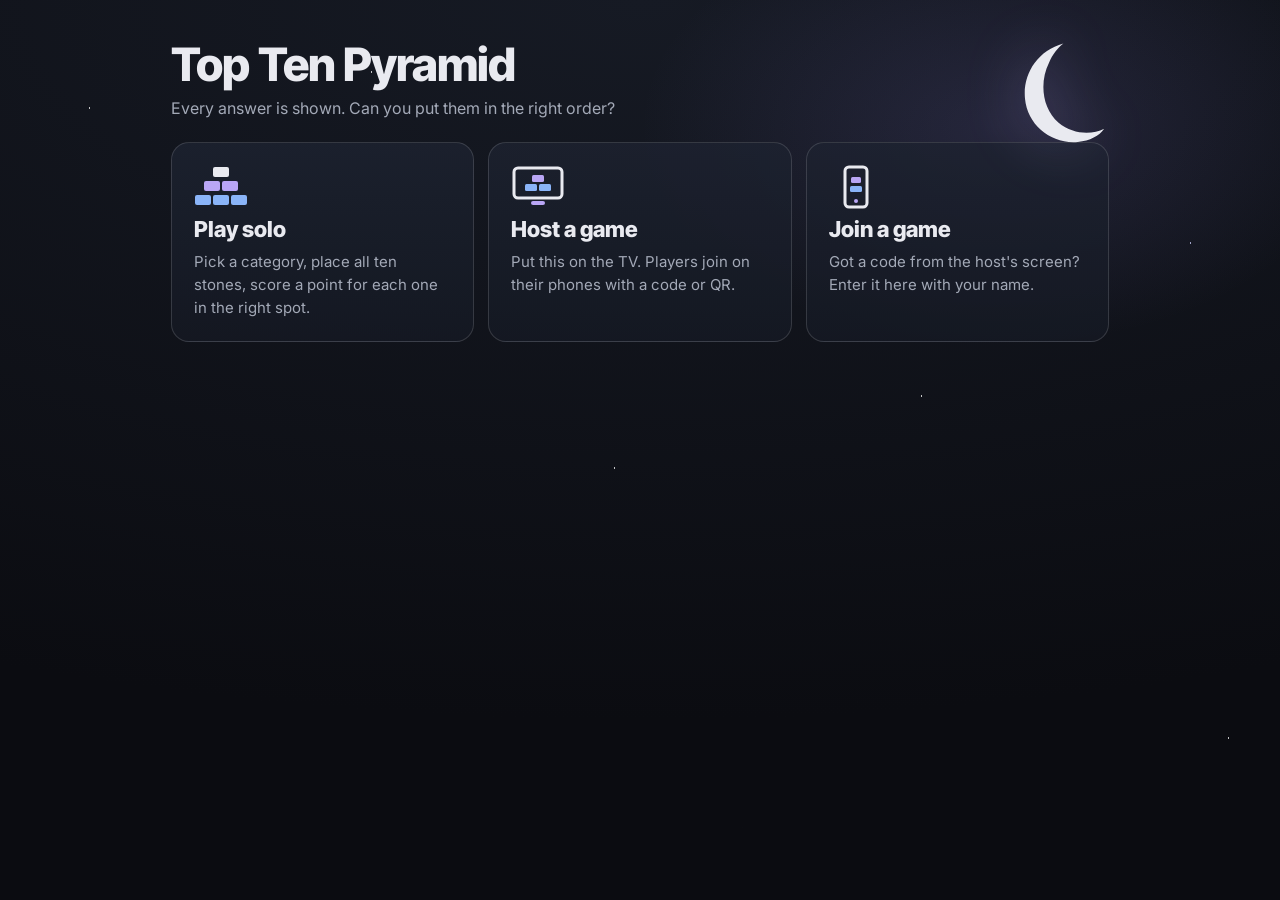
==== index.html @ 9e315e01 "Add Top Ten Pyramid: ranking party game with online game night Solo ranking mode with 60 categories," ====
<!DOCTYPE html>
<html lang="en">
<head>
<meta charset="utf-8">
<meta name="viewport" content="width=device-width, initial-scale=1">
<title>Top Ten Pyramid</title>
<link rel="preconnect" href="https://fonts.googleapis.com">
<link href="https://fonts.googleapis.com/css2?family=Inter+Tight:wght@700;800&family=Inter:wght@400;500;600;700&family=JetBrains+Mono:wght@500;700&display=swap" rel="stylesheet">
<style>
/*
VOICE: a late-night game show: quiet, confident, a little playful.
IDEA: a pyramid of moonstones under a starry midnight sky; every answer is shown, players set each stone in its ranked place.
PICTURE: the pyramid itself, 4-3-2-1 moon-white stones, rank 1 at the apex, with a soft moon glow behind.
COLOUR and TYPE: Midnight palette: near-black navy, moon white, lavender accent, blue/teal/green/peach; Inter Tight + Inter, JetBrains Mono for codes.
LAYOUT: home with three doors (solo, host, join); play screen is title, pyramid, tray, action bar; TV screen adds code, QR and leaderboard.
*/
:root{color-scheme:light dark;
--bg:#161a24;--bg2:#0b0c11;--panel:#151923;--panel2:#1d2230;
--ink:#e9eaf0;--muted:#a3a9b7;
--sand:#e3e5ec;--sandHi:#f5f6f9;--sandLo:#8e95a6;--stoneInk:#12141b;
--acc:#b9a6f5;--accHi:#cdbffa;--blue:#8ab4f8;--teal:#72d0cc;
--empty:rgba(255,255,255,.045);--edge:rgba(255,255,255,.14);
--coral:#f2a97e;--ok:#a6d9a0;--gold:#b9a6f5}
:root[data-theme=light]{color-scheme:light}:root[data-theme=dark]{color-scheme:dark}
*{box-sizing:border-box;min-width:0}
html{background:var(--bg2)}
body::before{content:"";position:fixed;inset:0;pointer-events:none;z-index:0;opacity:.75;background-image:radial-gradient(1.2px 1.2px at 7% 12%,#fff 50%,transparent 51%),radial-gradient(1px 1px at 18% 34%,#fff 50%,transparent 51%),radial-gradient(1.4px 1.4px at 29% 8%,#fff 50%,transparent 51%),radial-gradient(1px 1px at 41% 22%,#cfd3ff 50%,transparent 51%),radial-gradient(1.1px 1.1px at 55% 6%,#fff 50%,transparent 51%),radial-gradient(1px 1px at 63% 31%,#fff 50%,transparent 51%),radial-gradient(1.3px 1.3px at 72% 44%,#fff 50%,transparent 51%),radial-gradient(1px 1px at 86% 9%,#fff 50%,transparent 51%),radial-gradient(1.2px 1.2px at 93% 27%,#cfd3ff 50%,transparent 51%),radial-gradient(1px 1px at 12% 58%,#fff 50%,transparent 51%),radial-gradient(1px 1px at 34% 71%,#fff 50%,transparent 51%),radial-gradient(1.2px 1.2px at 48% 52%,#fff 50%,transparent 51%),radial-gradient(1px 1px at 67% 78%,#fff 50%,transparent 51%),radial-gradient(1px 1px at 81% 63%,#fff 50%,transparent 51%),radial-gradient(1.3px 1.3px at 96% 82%,#fff 50%,transparent 51%),radial-gradient(1px 1px at 4% 90%,#fff 50%,transparent 51%),radial-gradient(1px 1px at 24% 95%,#cfd3ff 50%,transparent 51%),radial-gradient(1px 1px at 58% 92%,#fff 50%,transparent 51%)}
.moon{position:absolute;top:-6px;right:0;width:clamp(70px,10vw,120px);height:auto;filter:drop-shadow(0 0 28px rgba(185,166,245,.35));pointer-events:none}
.top{position:relative}
.wrap{position:relative;z-index:1}
.top:has(#homeBtn:not(.hidden)) .moon{right:170px;width:clamp(56px,7vw,84px)}
@media(max-width:600px){.top:has(#homeBtn:not(.hidden)) .moon{display:none}.moon{width:56px}}
body{margin:0;background:radial-gradient(40% 35% at 78% 14%,rgba(120,110,190,.18),transparent 70%),radial-gradient(130% 80% at 50% 0%,var(--bg) 0%,var(--bg2) 100%) fixed;color:var(--ink);font:16px/1.55 Inter,system-ui,sans-serif;overflow-x:clip;min-height:100vh}
.wrap{max-width:1040px;margin:0 auto;padding:clamp(18px,3.5vw,40px) max(4vw,14px) 48px}
h1,h2,h3{font-family:"Inter Tight",Inter,sans-serif;font-weight:800;letter-spacing:-.02em;margin:0;text-wrap:balance;line-height:1.08}
h1{font-size:clamp(30px,5vw,46px)}
h2{font-size:clamp(22px,3.4vw,32px);color:var(--sandHi)}
h3{font-size:20px}
.top{display:flex;align-items:center;justify-content:space-between;gap:12px;flex-wrap:wrap;margin-bottom:18px}
.sub{color:var(--muted);margin:6px 0 0}
button,select,input{font:inherit;font-size:16px}
button{min-height:46px;padding:0 18px;border-radius:12px;border:0;cursor:pointer;font-weight:700;color:var(--ink)}
button:disabled{opacity:.45;cursor:not-allowed}
button:focus-visible,select:focus-visible,input:focus-visible{outline:3px solid var(--gold);outline-offset:2px}
.go{background:var(--acc);color:#15121f}.go:hover:not(:disabled){background:var(--accHi)}
.ghost{background:transparent;border:1px solid var(--edge)}.ghost:hover:not(:disabled){background:rgba(255,255,255,.08)}
.link{background:none;min-height:40px;padding:0 6px;color:var(--muted);text-decoration:underline}
select,input{min-height:46px;padding:0 14px;border-radius:12px;border:1px solid var(--edge);background:var(--panel);color:var(--ink);max-width:100%}
input::placeholder{color:var(--muted)}
label.f{display:flex;flex-direction:column;gap:5px;font-size:14px;color:var(--muted)}
.hidden{display:none!important}
.row{display:flex;flex-wrap:wrap;gap:10px;align-items:end}

/* home */
.doors{display:grid;grid-template-columns:repeat(3,minmax(0,1fr));gap:14px;margin-top:22px}
.door{background:linear-gradient(180deg,rgba(29,34,48,.85),rgba(21,25,35,.85));border:1px solid var(--edge);border-radius:18px;padding:22px;text-align:left;min-height:190px;display:flex;flex-direction:column;gap:8px;align-items:flex-start;color:var(--ink)}
.door:hover{border-color:var(--acc);box-shadow:0 0 0 1px var(--acc),0 10px 40px -12px rgba(185,166,245,.45)}
.door .ic{width:54px;height:44px}
.door b{font:800 22px/1.1 "Inter Tight",Inter,sans-serif;color:var(--ink)}
.door span{color:var(--muted);font-weight:400;font-size:15px}
.hero{display:flex;justify-content:center;margin:8px 0 0}
@media(max-width:760px){.doors{grid-template-columns:1fr}.door{min-height:0}}

/* picker */
.groups{display:flex;flex-wrap:wrap;gap:8px;margin:0 0 10px}
.groups button{min-height:42px;padding:0 15px;border-radius:99px;background:rgba(255,255,255,.07);border:1px solid var(--edge);font-weight:600}
.groups button[aria-pressed=true]{background:var(--acc);color:#15121f;border-color:var(--acc)}
.pick{display:flex;flex-wrap:wrap;gap:10px;align-items:end;margin-bottom:14px}
.pick select{flex:1 1 260px}

/* board */
.cat{text-align:center;margin:6px 0 2px}
.cat p{margin:4px 0 0;color:var(--muted);font-size:15px}
.pyr{display:flex;flex-direction:column;align-items:center;gap:8px;margin-top:16px;--w:min(180px,calc((100% - 24px)/4))}
.pyr .r{display:flex;gap:8px;justify-content:center;width:100%}
.slot{width:var(--w);min-height:80px;border-radius:7px;padding:16px 6px 7px;display:flex;flex-direction:column;justify-content:center;align-items:center;text-align:center;background:var(--empty);border:1.5px dashed var(--edge);position:relative;color:var(--ink);font-weight:700}
button.slot:disabled,.chip:disabled{opacity:1;cursor:default}
button.slot:hover:not(:disabled){border-color:var(--sand);background:rgba(255,255,255,.12)}
.slot .rk{position:absolute;top:5px;left:8px;font:800 13px/1 "Inter Tight",Inter,sans-serif;opacity:.65}
.slot .nm{font-size:15px;line-height:1.15;overflow-wrap:anywhere}
.slot .st{font-size:12.5px;font-weight:400;opacity:.85;margin-top:2px}
.slot .ans{font-size:12px;font-weight:600;margin-top:3px}
.slot.full{border:0;box-shadow:0 0 22px -6px rgba(200,205,255,.35);background:linear-gradient(180deg,var(--sandHi) 0 4px,var(--sand) 4px 84%,var(--sandLo) 84%);color:var(--stoneInk);box-shadow:0 5px 0 rgba(0,0,0,.25)}
.slot.sel,.chip.sel{outline:3px solid var(--gold);outline-offset:2px}
.slot.right{background:linear-gradient(180deg,#d6f0d2 0 4px,var(--ok) 4px 84%,#6a9e65 84%);color:#10230f}
.slot.wrong{background:linear-gradient(180deg,#f9d5c0 0 4px,var(--coral) 4px 84%,#bf7a52 84%);color:#2e1508}
.slot.wrong .nm{text-decoration:line-through;text-decoration-thickness:2px}
.slot.drop{animation:drop .35s ease-out}
@keyframes drop{0%{transform:translateY(-14px);opacity:.3}100%{transform:none;opacity:1}}
.ground{height:14px;width:min(780px,100%);margin:6px auto 0;border-radius:50%;background:radial-gradient(closest-side,rgba(0,0,0,.35),transparent)}
.tray{display:flex;flex-wrap:wrap;gap:8px;justify-content:center;margin:16px auto 0;max-width:820px;min-height:52px;padding:10px;border-radius:14px;background:rgba(21,25,35,.7);border:1px solid rgba(255,255,255,.05)}
.tray.empty::after{content:"All stones placed. Tap a stone to move it.";color:var(--muted);font-size:14px;align-self:center}
.chip{min-height:46px;padding:6px 14px;border-radius:10px;background:linear-gradient(180deg,var(--sandHi) 0 3px,var(--sand) 3px);color:var(--stoneInk);font-weight:700;box-shadow:0 3px 0 var(--sandLo),0 0 18px -8px rgba(200,205,255,.5)}
.chip:hover{filter:brightness(1.06)}
.hint{text-align:center;color:var(--muted);font-size:14px;margin:10px 0 0;min-height:21px}
.bar{display:flex;flex-wrap:wrap;gap:10px;justify-content:center;margin:16px auto 0}
.banner{margin:16px auto 0;max-width:640px;text-align:center;padding:16px;border-radius:14px;background:rgba(21,25,35,.85);border:1px solid rgba(255,255,255,.06)}
.banner .big{font:800 clamp(28px,5vw,44px)/1 "Inter Tight",Inter,sans-serif;color:var(--gold)}
.banner p{margin:6px 0 0;color:var(--muted)}

/* online */
.notice{max-width:640px;margin:14px auto;padding:14px 16px;border-radius:12px;background:rgba(255,107,74,.14);border:1px solid rgba(255,107,74,.4);font-size:15px}
.lobby{display:grid;grid-template-columns:minmax(0,1.1fr) minmax(0,1fr);gap:22px;align-items:start;margin-top:8px}
.codebox{background:rgba(21,25,35,.82);border:1px solid rgba(255,255,255,.06);border-radius:18px;padding:22px;text-align:center}
.codebox .lbl{color:var(--muted);font-size:15px}
.code{font:700 clamp(54px,9vw,96px)/1 "JetBrains Mono",ui-monospace,monospace;letter-spacing:.06em;color:var(--acc);margin:6px 0 10px}
.qr{display:inline-block;padding:12px;background:#fff;border-radius:14px;line-height:0}
.qr img,.qr canvas{width:min(220px,60vw)!important;height:auto!important}
.url{font-size:13px;color:var(--muted);overflow-wrap:anywhere;margin-top:10px}
.players{display:flex;flex-wrap:wrap;gap:8px;margin:10px 0}
.pl{padding:8px 14px;border-radius:99px;background:rgba(255,255,255,.1);font-weight:600}
.pl.done{background:var(--ok);color:#10230f}
.pl.done::after{content:" ✓"}
.panel{background:rgba(21,25,35,.82);border:1px solid rgba(255,255,255,.06);border-radius:16px;padding:18px}
.panel+.panel{margin-top:14px}
.board-lb{list-style:none;margin:8px 0 0;padding:0;counter-reset:lb}
.board-lb li{display:flex;justify-content:space-between;gap:10px;padding:9px 12px;border-radius:10px;background:rgba(255,255,255,.06);margin-bottom:6px;counter-increment:lb}
.board-lb li::before{content:counter(lb);font-family:"Inter Tight",Inter,sans-serif;font-weight:800;width:1.6em;color:var(--acc)}
.board-lb li .n{flex:1}
.board-lb li .s{font-weight:700;white-space:nowrap}
.board-lb li .s em{font-style:normal;color:var(--ok);font-weight:600;margin-left:6px}
.board-lb li.me{outline:2px solid var(--gold)}
.mini{display:flex;align-items:center;gap:14px;justify-content:center;flex-wrap:wrap;margin-bottom:8px;color:var(--muted)}
.mini b{color:var(--acc);font-family:"JetBrains Mono",ui-monospace,monospace;font-weight:700;font-size:21px;letter-spacing:.04em}
.timer{font-variant-numeric:tabular-nums;font:800 34px/1 "Inter Tight",Inter,sans-serif;color:var(--blue);text-align:center;margin-top:8px}
.timer.low{color:var(--coral)}
.answers{display:grid;grid-template-columns:repeat(auto-fit,minmax(170px,1fr));gap:10px;margin:16px auto 0;max-width:900px}
.answers div{padding:12px 14px;border-radius:10px;background:var(--sand);color:var(--stoneInk);font-weight:700;text-align:center;box-shadow:0 4px 0 var(--sandLo)}
.answers div.bad{background:var(--coral);box-shadow:0 4px 0 #bf7a52;text-decoration:line-through}
.ctrl{display:flex;flex-wrap:wrap;gap:10px;justify-content:center;margin-top:16px;padding-top:14px;border-top:1px solid var(--edge)}
.wait{text-align:center;padding:40px 10px}
.wait .big{font:800 clamp(26px,5vw,40px)/1.1 "Inter Tight",Inter,sans-serif;color:var(--sandHi)}
.wait p{color:var(--muted)}
@media(max-width:760px){.lobby{grid-template-columns:1fr}}
@media(max-width:600px){.slot{min-height:70px;padding:15px 3px 5px}.slot .nm{font-size:13px}.slot .st{display:none}.chip{font-size:15px;padding:6px 11px}.groups button{padding:0 12px;font-size:15px}}

/* avatars */
.avgrid{display:grid;grid-template-columns:repeat(5,minmax(0,1fr));gap:8px;margin-top:6px}
.avgrid button{min-height:0;padding:6px 2px 4px;border-radius:12px;background:rgba(255,255,255,.06);border:2px solid transparent;display:flex;flex-direction:column;align-items:center;gap:2px;font-size:12.5px;font-weight:600;color:var(--muted)}
.avgrid button svg{width:100%;max-width:62px;height:auto}
.avgrid button[aria-pressed=true]{border-color:var(--acc);background:rgba(185,166,245,.16);color:var(--ink)}
.pl{display:inline-flex;align-items:center;gap:6px}
.pl svg,.board-lb svg,.mini svg{width:30px;height:30px;flex:none}
.pl{padding:4px 14px 4px 5px}
.board-lb li{align-items:center}
.board-lb li .n{display:flex;align-items:center;gap:8px}
body.tv .pl svg,body.tv .board-lb svg{width:44px;height:44px}
/* character animations */
.av *{transform-box:fill-box;transform-origin:center}
.av .blink{animation:avBlink 4.2s infinite}
.av .bob{animation:avBob 2.6s ease-in-out infinite}
.av .breathe{animation:avBreathe 3.6s ease-in-out infinite;transform-origin:50% 100%}
.av .sway{animation:avSway 3.4s ease-in-out infinite;transform-origin:50% 100%}
.av .nod{animation:avNod 1.1s ease-in-out infinite}
.av .jitter{animation:avJitter .5s steps(2) infinite}
.av .swing{animation:avSwing 2.4s ease-in-out infinite;transform-origin:50% 100%}
.av .wobble{animation:avWobble 2.2s ease-in-out infinite}
.av .kick{animation:avKick 1.4s cubic-bezier(.3,0,.5,1) infinite}
.av .bounce{animation:avKick 1.1s cubic-bezier(.3,0,.5,1) infinite}
.av .thumb{animation:avThumb 2.6s ease-in-out infinite;transform-origin:50% 100%}
.av .sparkle{animation:avSparkle 2.2s ease-in-out infinite}
.av .zzz{animation:avZzz 3s ease-in-out infinite}
.av .led{animation:avLed 1.2s steps(2) infinite}
.av .ember{animation:avEmber 1.6s ease-in-out infinite}
.av .smoke{animation:avSmoke 3s ease-in infinite}
.av .smoke.s2{animation-delay:1.4s}
.av .bubble{animation:avBubble 3.2s ease-in-out infinite;transform-origin:50% 20%}
.av .pupils{animation:avShifty 2.4s ease-in-out infinite}
.av .sweat{animation:avSweat 1.8s ease-in infinite}
.av .glint{animation:avGlint 2.6s ease-in-out infinite}
.av .chain{animation:avChain 1.1s ease-in-out infinite;transform-origin:50% 0}
.av .swish{animation:avSwish 2.2s ease-in infinite}
@keyframes avBlink{0%,90%,100%{transform:scaleY(1)}94%{transform:scaleY(.12)}}
@keyframes avBob{0%,100%{transform:translateY(0)}50%{transform:translateY(-2.5px)}}
@keyframes avBreathe{0%,100%{transform:scale(1,1)}50%{transform:scale(1.03,.97)}}
@keyframes avSway{0%,100%{transform:rotate(-3deg)}50%{transform:rotate(3deg)}}
@keyframes avNod{0%,100%{transform:translateY(0)}40%{transform:translateY(2.4px)}}
@keyframes avJitter{0%{transform:translateX(-.6px)}100%{transform:translateX(.6px)}}
@keyframes avSwing{0%,100%{transform:rotate(-6deg)}50%{transform:rotate(6deg)}}
@keyframes avWobble{0%,100%{transform:rotate(-5deg)}50%{transform:rotate(5deg) translateY(-2px)}}
@keyframes avKick{0%,100%{transform:translateY(0)}50%{transform:translateY(-14px) rotate(180deg)}}
@keyframes avThumb{0%,70%,100%{transform:rotate(0)}80%{transform:rotate(-12deg)}90%{transform:rotate(6deg)}}
@keyframes avSparkle{0%,100%{opacity:0;transform:scale(.3)}50%{opacity:1;transform:scale(1)}}
@keyframes avZzz{0%{opacity:0;transform:translate(-4px,6px)}30%{opacity:1}100%{opacity:0;transform:translate(4px,-6px)}}
@keyframes avLed{0%{opacity:1}100%{opacity:.2}}
@keyframes avEmber{0%,100%{opacity:.75}50%{opacity:1;filter:brightness(1.3)}}
@keyframes avSmoke{0%{opacity:0;transform:translateY(4px)}25%{opacity:.9}100%{opacity:0;transform:translate(3px,-10px)}}
@keyframes avBubble{0%,15%{transform:scale(.25)}70%{transform:scale(1.15)}78%{transform:scale(1.2);opacity:1}82%,100%{transform:scale(.25);opacity:0}}
@keyframes avShifty{0%,20%{transform:translateX(0)}35%,55%{transform:translateX(2.4px)}70%,90%{transform:translateX(-2.4px)}100%{transform:translateX(0)}}
@keyframes avSweat{0%{opacity:0;transform:translateY(-2px)}20%{opacity:1}100%{opacity:0;transform:translateY(12px)}}
@keyframes avGlint{0%,60%,100%{opacity:0}75%{opacity:1}}
@keyframes avChain{0%,100%{transform:rotate(0)}40%{transform:rotate(3deg) translateY(1.5px)}}
@keyframes avSwish{0%{transform:translateY(-14px);opacity:0}25%{opacity:1}70%{transform:translateY(10px);opacity:1}100%{transform:translateY(16px);opacity:0}}
@media(prefers-reduced-motion:reduce){.av *{animation:none!important}}

/* game-night screens */
.card{display:inline-flex;flex-direction:column;align-items:center;justify-content:center;width:54px;height:76px;border-radius:8px;background:#fff;color:#1d130d;font:800 22px/1 "Inter Tight",Inter,sans-serif;box-shadow:0 3px 0 rgba(0,0,0,.3);margin:3px}
.card i{font-style:normal;font-size:20px;margin-top:4px}
.card.red{color:#d0566b}
.bj{display:flex;align-items:center;justify-content:center;gap:18px;flex-wrap:wrap;margin-top:14px}
.bjp{background:rgba(21,25,35,.85);border-radius:16px;padding:14px 16px;min-width:240px;text-align:center;border:2px solid transparent}
.bjp.win{border-color:var(--acc);background:rgba(185,166,245,.14)}
.bjn{display:flex;align-items:center;justify-content:center;gap:8px;font-size:18px}
.bjn svg{width:44px;height:44px}
.bjc{color:var(--muted);font-size:14px;margin:2px 0 8px}
.bjv{font:800 22px/1 "Inter Tight",Inter,sans-serif;color:var(--sandHi);margin-top:8px}
.bj.ph .bjp{min-width:0;flex:1 1 140px;padding:10px}
.bj.ph .card{width:42px;height:60px;font-size:17px}
.vs{font:800 22px/1 "Inter Tight",Inter,sans-serif;color:var(--acc)}
.big2{font-size:18px;color:var(--ink)}
.opts{display:grid;grid-template-columns:repeat(auto-fit,minmax(200px,1fr));gap:12px;margin:16px auto 0;max-width:1100px}
.opt{background:rgba(21,25,35,.85);border:1px solid rgba(255,255,255,.06);border-radius:16px;padding:16px}
.opt-g{color:var(--acc);font-size:13px;font-weight:700}
.opt-t{font:800 19px/1.15 "Inter Tight",Inter,sans-serif;margin:4px 0 10px;text-wrap:balance}
.opt-bar{height:10px;border-radius:99px;background:rgba(255,255,255,.1);overflow:hidden}
.opt-bar span{display:block;height:100%;background:linear-gradient(90deg,var(--acc),var(--blue));transition:width .4s}
.opt-v{display:flex;align-items:center;flex-wrap:wrap;gap:2px;margin-top:8px;min-height:34px}
.opt-v svg{width:30px;height:30px}
.opt-v b{margin-left:auto;font:800 22px/1 "Inter Tight",Inter,sans-serif;color:var(--sandHi)}
.vopts{display:grid;gap:10px;margin:14px auto 0;max-width:520px}
.vopt{min-height:58px;text-align:left;padding:10px 16px;border-radius:14px;background:rgba(255,255,255,.08);border:2px solid var(--edge);font-size:17px;display:flex;flex-direction:column;gap:2px;color:var(--ink)}
.vopt small{color:var(--acc);font-size:12.5px;font-weight:700}
.vopt[aria-pressed=true]{background:var(--acc);color:#15121f;border-color:var(--acc)}
.vopt[aria-pressed=true] small{color:var(--stoneInk)}
.vopt.mine{opacity:.6;font-weight:600}
.wheelwrap{display:flex;justify-content:center;margin-top:10px}
.wheel{width:min(420px,80vw);height:auto;overflow:visible}
#wheelRot{transform-origin:0 0;transform-box:view-box}
body.tv .wheel{width:min(560px,60vh)}
.intro{text-align:center;padding:36px 16px;border-radius:20px;background:color-mix(in srgb,var(--c) 16%,rgba(21,25,35,.9));box-shadow:0 0 60px -20px var(--c);border:2px solid var(--c);max-width:820px;margin:10px auto}
.intro .lbl{color:var(--ink);opacity:.8;font-weight:700}
.intro h2{font-size:clamp(30px,5vw,56px);margin:8px 0;color:#fff}
.intro p{font-size:18px;max-width:560px;margin:0 auto}
.winner{display:flex;align-items:center;gap:14px;justify-content:center;margin:18px auto 0;max-width:620px;padding:14px 18px;border-radius:16px;background:rgba(185,166,245,.14);border:2px solid var(--acc);font-size:20px}
.winner svg{width:64px;height:64px}
.winner span{font:800 30px/1 "Inter Tight",Inter,sans-serif;color:var(--ok)}
.winner.none{border-color:var(--edge);background:rgba(21,25,35,.85);color:var(--muted)}
.scenes{display:grid;grid-template-columns:repeat(2,minmax(0,1fr));gap:16px;margin-top:14px}
.scenes.ph{grid-template-columns:1fr;gap:10px}
.scene{width:100%;height:auto;display:block}
.bigq{text-align:center;font:800 clamp(24px,4vw,44px)/1.15 "Inter Tight",Inter,sans-serif;margin:16px 0 6px;text-wrap:balance}
.bigq span{color:var(--acc)}
.bigq.sm{font-size:clamp(20px,3vw,30px)}
.fivebox{display:grid;gap:10px;max-width:420px;margin:12px auto 0}
.fivebox input{font-size:20px;min-height:54px}
textarea{width:100%;font:inherit;font-size:17px;padding:12px 14px;border-radius:12px;border:1px solid var(--edge);background:var(--panel);color:var(--ink);resize:vertical}
.entries{list-style:none;padding:0;margin:14px auto 0;max-width:900px;display:grid;gap:10px;counter-reset:en}
.entries li{counter-increment:en;display:flex;gap:12px;align-items:center;padding:14px 16px;border-radius:14px;background:rgba(21,25,35,.85);font-size:20px}
.entries li::before{content:counter(en);font:800 20px/1 "Inter Tight",Inter,sans-serif;color:var(--acc)}
.entries li span{flex:1}
.entries li b{color:var(--ok);white-space:nowrap}
.entries li.win{outline:3px solid var(--gold)}
.emoji{text-align:center;font-size:clamp(64px,12vw,140px);line-height:1.1;margin:10px 0}
.hints{display:flex;flex-wrap:wrap;gap:10px;justify-content:center}
.hints span{padding:8px 14px;border-radius:99px;background:rgba(138,180,248,.16);color:var(--blue);font-weight:700}
.memgrid{display:grid;grid-template-columns:repeat(5,minmax(0,1fr));gap:12px;max-width:760px;margin:14px auto 0}
.memgrid div{aspect-ratio:1;display:grid;place-items:center;font-size:clamp(34px,6vw,70px);background:var(--panel2);border:1px solid rgba(255,255,255,.08);border-radius:16px}
.tags{display:flex;flex-wrap:wrap;gap:6px;justify-content:center;margin:12px 0}
.tags span{padding:6px 12px;border-radius:99px;background:var(--acc);color:var(--stoneInk);font-weight:700}
.who{display:grid;grid-template-columns:minmax(0,220px) minmax(0,1fr);gap:20px;align-items:start;max-width:980px;margin:14px auto 0}
.mystery{aspect-ratio:3/4;border-radius:18px;background:radial-gradient(60% 50% at 50% 40%,rgba(185,166,245,.35),transparent 70%),repeating-linear-gradient(45deg,#1d2230 0 14px,#232838 14px 28px);border:1px solid rgba(255,255,255,.08);display:grid;place-items:center;font:800 96px/1 "Inter Tight",Inter,sans-serif;color:var(--acc);text-align:center;padding:10px}
.mystery b{font-size:26px;line-height:1.15}
.clues{margin:0;padding:0;list-style:none;display:grid;gap:8px}
.clues li{padding:12px 16px;border-radius:12px;background:rgba(21,25,35,.85);color:var(--muted);font-size:18px}
.clues li.on{background:var(--sand);color:var(--stoneInk);font-weight:600}
.clues.ph li{font-size:15px;padding:9px 12px}
@media(max-width:700px){.who{grid-template-columns:1fr}.mystery{aspect-ratio:auto;height:120px}}
.hl{display:flex;gap:16px;align-items:center;justify-content:center;flex-wrap:wrap;margin-top:12px}
.hlc{flex:1 1 220px;max-width:340px;background:var(--sand);color:var(--stoneInk);border-radius:18px;padding:20px;text-align:center;box-shadow:0 5px 0 var(--sandLo)}
.hlc b{display:block;font:800 22px/1.15 "Inter Tight",Inter,sans-serif}
.hlc span{display:block;margin-top:8px;font-size:20px;font-weight:700;color:#6b4fd6}
.hl.ph .hlc{padding:12px;flex-basis:130px}
.hl.ph .hlc b{font-size:16px}
.hl.ph .hlc span{font-size:15px}
.hlbtn{flex:1 1 140px;min-height:64px;font-size:20px;border-radius:14px;background:rgba(255,255,255,.1);border:2px solid var(--edge)}
.hlbtn[aria-pressed=true]{background:var(--acc);color:#15121f}
.pl.outp{opacity:.45;text-decoration:line-through}
.podium{display:flex;justify-content:center;align-items:flex-end;gap:14px;margin-top:16px}
.pod{display:flex;flex-direction:column;align-items:center;gap:4px;width:min(200px,30vw)}
.pod svg{width:80px;height:80px}
.pod b{font-size:18px}
.pod span{color:var(--muted)}
.pod .step{width:100%;display:grid;place-items:center;font:800 34px/1 "Inter Tight",Inter,sans-serif;color:var(--stoneInk);background:linear-gradient(180deg,var(--sandHi) 0 5px,var(--sand) 5px);border-radius:10px 10px 0 0}
.pod.p1 .step{height:150px}.pod.p2 .step{height:110px}.pod.p3 .step{height:80px}
body.tv .bigq{font-size:clamp(36px,4.4vw,64px)}
body.tv .entries li,body.tv .clues li{font-size:24px}
.review{max-width:980px;margin:14px auto 0;background:rgba(21,25,35,.88);border:1px solid rgba(185,166,245,.35);border-radius:18px;padding:18px}
.rvlist{list-style:none;margin:12px 0 0;padding:0;display:grid;gap:8px}
.rvlist li{display:flex;align-items:center;gap:12px;flex-wrap:wrap;padding:10px 12px;border-radius:12px;background:rgba(255,255,255,.04)}
.rvlist .n{display:flex;align-items:center;gap:8px;min-width:130px}
.rvlist .n svg{width:34px;height:34px}
.rvlist q{flex:1;font-size:18px;quotes:"“" "”"}
.rvans{display:flex;flex-wrap:wrap;gap:6px;flex:1}
.rvchip{min-height:40px;padding:0 12px;border-radius:99px;background:rgba(242,169,126,.16);border:1px solid rgba(242,169,126,.5);color:var(--coral);font-weight:600}
.rvchip.ok{background:rgba(166,217,160,.16);border-color:rgba(166,217,160,.6);color:var(--ok)}
.rvn{font:800 22px/1 "Inter Tight",Inter,sans-serif;color:var(--acc);min-width:1.5em;text-align:right}

/* TV mode: bigger everything, controls tucked away */
body.tv .wrap{max-width:1600px}
body.tv{font-size:19px}
body.tv h2{font-size:clamp(30px,3.6vw,52px)}
body.tv .pyr{--w:min(260px,calc((100% - 24px)/4))}
body.tv .slot{min-height:104px}
body.tv .slot .nm{font-size:clamp(16px,1.6vw,24px)}
body.tv .slot .st{font-size:15px}
body.tv .answers div{font-size:clamp(17px,1.5vw,24px);padding:16px}
body.tv .top .homebtn{display:none}
body.tv .timer{font-variant-numeric:tabular-nums;font-size:56px}
@media(prefers-reduced-motion:reduce){.slot.drop{animation:none}}
</style>
</head>
<body>
<div class="wrap">
  <div class="top">
    <div>
      <h1>Top Ten Pyramid</h1>
      <p class="sub" id="tagline">Every answer is shown. Can you put them in the right order?</p>
    </div>
    <svg class="moon" viewBox="0 0 100 100" aria-hidden="true"><path d="M62 8 C40 14 28 34 30 54 C32 76 52 92 74 90 C84 89 92 85 96 79 C86 84 70 84 58 74 C44 62 42 40 50 24 C53 17 57 12 62 8Z" fill="#e9eaf0"/></svg>
    <button class="ghost homebtn hidden" type="button" id="homeBtn" style="position:relative;z-index:1">Back to menu</button>
  </div>

  <!-- HOME -->
  <section id="vHome">
    <div class="doors">
      <button class="door" type="button" data-go="solo">
        <svg class="ic" viewBox="0 0 54 44" aria-hidden="true"><rect x="19" y="2" width="16" height="10" rx="2" fill="#e9eaf0"/><rect x="10" y="16" width="16" height="10" rx="2" fill="#b9a6f5"/><rect x="28" y="16" width="16" height="10" rx="2" fill="#b9a6f5"/><rect x="1" y="30" width="16" height="10" rx="2" fill="#8ab4f8"/><rect x="19" y="30" width="16" height="10" rx="2" fill="#8ab4f8"/><rect x="37" y="30" width="16" height="10" rx="2" fill="#8ab4f8"/></svg>
        <b>Play solo</b><span>Pick a category, place all ten stones, score a point for each one in the right spot.</span>
      </button>
      <button class="door" type="button" data-go="host">
        <svg class="ic" viewBox="0 0 54 44" aria-hidden="true"><rect x="3" y="3" width="48" height="30" rx="4" fill="none" stroke="#e9eaf0" stroke-width="3"/><rect x="20" y="36" width="14" height="4" rx="2" fill="#b9a6f5"/><rect x="21" y="10" width="12" height="7" rx="1.5" fill="#b9a6f5"/><rect x="14" y="19" width="12" height="7" rx="1.5" fill="#8ab4f8"/><rect x="28" y="19" width="12" height="7" rx="1.5" fill="#8ab4f8"/></svg>
        <b>Host a game</b><span>Put this on the TV. Players join on their phones with a code or QR.</span>
      </button>
      <button class="door" type="button" data-go="join">
        <svg class="ic" viewBox="0 0 54 44" aria-hidden="true"><rect x="16" y="2" width="22" height="40" rx="4" fill="none" stroke="#e9eaf0" stroke-width="3"/><rect x="22" y="12" width="10" height="6" rx="1.5" fill="#b9a6f5"/><rect x="21" y="21" width="12" height="6" rx="1.5" fill="#8ab4f8"/><circle cx="27" cy="36" r="2" fill="#b9a6f5"/></svg>
        <b>Join a game</b><span>Got a code from the host's screen? Enter it here with your name.</span>
      </button>
    </div>
  </section>

  <!-- SOLO -->
  <section id="vSolo" class="hidden">
    <nav class="groups" id="sGroups" aria-label="Themes"></nav>
    <div class="pick">
      <select id="sCat" aria-label="Category"></select>
      <button class="ghost" type="button" id="sRandom">Random category</button>
    </div>
    <div id="sBoard"></div>
    <div class="bar">
      <button class="go" type="button" id="sCheck" disabled>Check my pyramid</button>
      <button class="ghost" type="button" id="sClear">Clear</button>
    </div>
    <div class="banner hidden" id="sResult">
      <div class="big" id="sScore"></div>
      <p id="sMsg"></p>
      <div class="bar"><button class="go" type="button" id="sAgain">Play again</button><button class="ghost" type="button" id="sNext">Next category</button></div>
    </div>
  </section>

  <!-- HOST -->
  <section id="vHost" class="hidden">
    <div class="notice hidden" id="hNotice"></div>
    <div id="hLobby" class="lobby">
      <div class="codebox">
        <div class="lbl">Join on your phone with code</div>
        <div class="code" id="hCode">····</div>
        <div class="qr" id="hQr"></div>
        <div class="url" id="hUrl"></div>
      </div>
      <div>
        <div class="panel">
          <h3>Players <span id="hCount" style="color:var(--muted);font-family:Inter;font-size:16px"></span></h3>
          <div class="players" id="hPlayers"></div>
          <p class="sub" id="hNoPlayers">Waiting for players to join…</p>
        </div>
        <div class="panel hidden" id="hLbPanel"><h3 id="hLbTitle">Leaderboard</h3><ol class="board-lb" id="hLb"></ol></div>
        <div class="panel" id="hHow"><h3>How a game works</h3><p class="sub" style="margin:6px 0 0">6 rounds. Before each round everyone votes for a category; a tie goes to a blackjack showdown. Rank the pyramid for a point per correct stone. At half-time the wheel picks a mini-game worth 5 points.</p></div>
      </div>
    </div>
    <div id="hStage" class="hidden">
      <div class="mini">Join with code <b id="hCode2"></b><span id="hRound"></span></div>
      <div class="cat"><h2 id="hTitle"></h2><p id="hNote"></p></div>
      <div class="timer hidden" id="hTimer"></div>
      <div id="hBoard"></div>
      <div class="answers" id="hAnswers"></div>
      <div class="panel" style="margin-top:16px"><h3 id="hStatusH">Players</h3><div class="players" id="hDone"></div><ol class="board-lb hidden" id="hRoundLb"></ol></div>
    </div>
    <div id="hX" class="hidden"></div>
    <div class="ctrl">
      <label class="f" id="hDurWrap" style="flex-direction:row;align-items:center;gap:8px">Ranking timer
        <select id="hDur" aria-label="Ranking timer"><option value="0">No timer</option><option value="45">45 seconds</option><option value="60" selected>60 seconds</option><option value="90">90 seconds</option><option value="120">2 minutes</option></select>
      </label>
      <button class="go" type="button" id="hStart">Start game</button>
      <button class="go hidden" type="button" id="hReveal">Reveal answers</button>
      <button class="go hidden" type="button" id="hNext">Next</button>
      <button class="go hidden" type="button" id="hSpin">Spin the wheel</button>
      <button class="ghost" type="button" id="hTv">TV mode</button>
      <button class="ghost hidden" type="button" id="hEnd">End game</button>
      <button class="ghost" type="button" id="hNew">New game code</button>
    </div>
  </section>

  <!-- JOIN / PLAYER -->
  <section id="vJoin" class="hidden">
    <div class="notice hidden" id="jNotice"></div>
    <form id="jForm" class="panel" style="max-width:460px;margin:10px auto">
      <h3 style="margin-bottom:12px">Join a game</h3>
      <label class="f">Game code<input id="jCode" maxlength="4" autocomplete="off" autocapitalize="characters" spellcheck="false" placeholder="ABCD" style="text-transform:uppercase;letter-spacing:.2em;font-weight:700"></label>
      <div class="f" style="margin-top:12px">Pick your character<div class="avgrid" id="jAv" role="group" aria-label="Pick your character"></div></div>
      <label class="f" style="margin-top:12px">Your nickname<input id="jName" maxlength="16" autocomplete="nickname" placeholder="e.g. Sam"></label>
      <button class="go" type="submit" style="width:100%;margin-top:14px">Join</button>
      <p class="hint" id="jErr"></p>
    </form>
    <div id="jPlay" class="hidden">
      <div class="mini"><span id="jMeAv"></span><span id="jWho"></span><span>Code <b id="jCodeShow"></b></span><span id="jTotal"></span></div>
      <div id="jWait" class="wait"><div class="big" id="jWaitBig">You're in!</div><p id="jWaitMsg">Watch the TV. The game starts when the host is ready.</p><ol class="board-lb" id="jLb" style="max-width:460px;margin:0 auto;text-align:left"></ol></div>
      <div id="jRound" class="hidden">
        <div class="timer hidden" id="jTimer"></div>
        <div id="jBoard"></div>
        <div class="bar"><button class="go" type="button" id="jLock" disabled>Lock in</button><button class="ghost" type="button" id="jClear">Clear</button></div>
        <div class="banner hidden" id="jResult"><div class="big" id="jScore"></div><p id="jMsg"></p></div>
      </div>
      <div id="jX" class="hidden"></div>
    </div>
  </section>
</div>

<script>
/* QR encoder: qrcode-terminal vendor build of Kazuhiko Arase's QRCode for JavaScript (MIT / Apache-2.0) */
const QRLIB=(()=>{const defs={'QR8bitByte':function(module,exports,require){
var QRMode = require('./QRMode');

function QR8bitByte(data) {
	this.mode = QRMode.MODE_8BIT_BYTE;
	this.data = data;
}

QR8bitByte.prototype = {

	getLength : function() {
		return this.data.length;
	},
	
	write : function(buffer) {
		for (var i = 0; i < this.data.length; i++) {
			// not JIS ...
			buffer.put(this.data.charCodeAt(i), 8);
		}
	}
};

module.exports = QR8bitByte;

},
'QRBitBuffer':function(module,exports,require){
function QRBitBuffer() {
	this.buffer = [];
	this.length = 0;
}

QRBitBuffer.prototype = {

	get : function(index) {
		var bufIndex = Math.floor(index / 8);
		return ( (this.buffer[bufIndex] >>> (7 - index % 8) ) & 1) == 1;
	},
	
	put : function(num, length) {
		for (var i = 0; i < length; i++) {
			this.putBit( ( (num >>> (length - i - 1) ) & 1) == 1);
		}
	},
	
	getLengthInBits : function() {
		return this.length;
	},
	
	putBit : function(bit) {
	
		var bufIndex = Math.floor(this.length / 8);
		if (this.buffer.length <= bufIndex) {
			this.buffer.push(0);
		}
	
		if (bit) {
			this.buffer[bufIndex] |= (0x80 >>> (this.length % 8) );
		}
	
		this.length++;
	}
};

module.exports = QRBitBuffer;

},
'QRErrorCorrectLevel':function(module,exports,require){
module.exports = {
	L : 1,
	M : 0,
	Q : 3,
	H : 2
};


},
'QRMaskPattern':function(module,exports,require){
module.exports = {
	PATTERN000 : 0,
	PATTERN001 : 1,
	PATTERN010 : 2,
	PATTERN011 : 3,
	PATTERN100 : 4,
	PATTERN101 : 5,
	PATTERN110 : 6,
	PATTERN111 : 7
};

},
'QRMath':function(module,exports,require){
var QRMath = {

	glog : function(n) {
	
		if (n < 1) {
			throw new Error("glog(" + n + ")");
		}
		
		return QRMath.LOG_TABLE[n];
	},
	
	gexp : function(n) {
	
		while (n < 0) {
			n += 255;
		}
	
		while (n >= 256) {
			n -= 255;
		}
	
		return QRMath.EXP_TABLE[n];
	},
	
	EXP_TABLE : new Array(256),
	
	LOG_TABLE : new Array(256)

};
	
for (var i = 0; i < 8; i++) {
	QRMath.EXP_TABLE[i] = 1 << i;
}
for (var i = 8; i < 256; i++) {
	QRMath.EXP_TABLE[i] = QRMath.EXP_TABLE[i - 4]
		^ QRMath.EXP_TABLE[i - 5]
		^ QRMath.EXP_TABLE[i - 6]
		^ QRMath.EXP_TABLE[i - 8];
}
for (var i = 0; i < 255; i++) {
	QRMath.LOG_TABLE[QRMath.EXP_TABLE[i] ] = i;
}

module.exports = QRMath;

},
'QRMode':function(module,exports,require){
module.exports = {
    MODE_NUMBER :       1 << 0,
    MODE_ALPHA_NUM :    1 << 1,
    MODE_8BIT_BYTE :    1 << 2,
    MODE_KANJI :        1 << 3
};

},
'QRPolynomial':function(module,exports,require){
var QRMath = require('./QRMath');

function QRPolynomial(num, shift) {
	if (num.length === undefined) {
		throw new Error(num.length + "/" + shift);
	}

	var offset = 0;

	while (offset < num.length && num[offset] === 0) {
		offset++;
	}

	this.num = new Array(num.length - offset + shift);
	for (var i = 0; i < num.length - offset; i++) {
		this.num[i] = num[i + offset];
	}
}

QRPolynomial.prototype = {

	get : function(index) {
		return this.num[index];
	},
	
	getLength : function() {
		return this.num.length;
	},
	
	multiply : function(e) {
	
		var num = new Array(this.getLength() + e.getLength() - 1);
	
		for (var i = 0; i < this.getLength(); i++) {
			for (var j = 0; j < e.getLength(); j++) {
				num[i + j] ^= QRMath.gexp(QRMath.glog(this.get(i) ) + QRMath.glog(e.get(j) ) );
			}
		}
	
		return new QRPolynomial(num, 0);
	},
	
	mod : function(e) {
	
		if (this.getLength() - e.getLength() < 0) {
			return this;
		}
	
		var ratio = QRMath.glog(this.get(0) ) - QRMath.glog(e.get(0) );
	
		var num = new Array(this.getLength() );
		
		for (var i = 0; i < this.getLength(); i++) {
			num[i] = this.get(i);
		}
		
		for (var x = 0; x < e.getLength(); x++) {
			num[x] ^= QRMath.gexp(QRMath.glog(e.get(x) ) + ratio);
		}
	
		// recursive call
		return new QRPolynomial(num, 0).mod(e);
	}
};

module.exports = QRPolynomial;

},
'QRRSBlock':function(module,exports,require){
var QRErrorCorrectLevel = require('./QRErrorCorrectLevel');

function QRRSBlock(totalCount, dataCount) {
	this.totalCount = totalCount;
	this.dataCount  = dataCount;
}

QRRSBlock.RS_BLOCK_TABLE = [

	// L
	// M
	// Q
	// H

	// 1
	[1, 26, 19],
	[1, 26, 16],
	[1, 26, 13],
	[1, 26, 9],
	
	// 2
	[1, 44, 34],
	[1, 44, 28],
	[1, 44, 22],
	[1, 44, 16],

	// 3
	[1, 70, 55],
	[1, 70, 44],
	[2, 35, 17],
	[2, 35, 13],

	// 4		
	[1, 100, 80],
	[2, 50, 32],
	[2, 50, 24],
	[4, 25, 9],
	
	// 5
	[1, 134, 108],
	[2, 67, 43],
	[2, 33, 15, 2, 34, 16],
	[2, 33, 11, 2, 34, 12],
	
	// 6
	[2, 86, 68],
	[4, 43, 27],
	[4, 43, 19],
	[4, 43, 15],
	
	// 7		
	[2, 98, 78],
	[4, 49, 31],
	[2, 32, 14, 4, 33, 15],
	[4, 39, 13, 1, 40, 14],
	
	// 8
	[2, 121, 97],
	[2, 60, 38, 2, 61, 39],
	[4, 40, 18, 2, 41, 19],
	[4, 40, 14, 2, 41, 15],
	
	// 9
	[2, 146, 116],
	[3, 58, 36, 2, 59, 37],
	[4, 36, 16, 4, 37, 17],
	[4, 36, 12, 4, 37, 13],
	
	// 10		
	[2, 86, 68, 2, 87, 69],
	[4, 69, 43, 1, 70, 44],
	[6, 43, 19, 2, 44, 20],
	[6, 43, 15, 2, 44, 16],

	// 11
	[4, 101, 81],
	[1, 80, 50, 4, 81, 51],
	[4, 50, 22, 4, 51, 23],
	[3, 36, 12, 8, 37, 13],

	// 12
	[2, 116, 92, 2, 117, 93],
	[6, 58, 36, 2, 59, 37],
	[4, 46, 20, 6, 47, 21],
	[7, 42, 14, 4, 43, 15],

	// 13
	[4, 133, 107],
	[8, 59, 37, 1, 60, 38],
	[8, 44, 20, 4, 45, 21],
	[12, 33, 11, 4, 34, 12],

	// 14
	[3, 145, 115, 1, 146, 116],
	[4, 64, 40, 5, 65, 41],
	[11, 36, 16, 5, 37, 17],
	[11, 36, 12, 5, 37, 13],

	// 15
	[5, 109, 87, 1, 110, 88],
	[5, 65, 41, 5, 66, 42],
	[5, 54, 24, 7, 55, 25],
	[11, 36, 12],

	// 16
	[5, 122, 98, 1, 123, 99],
	[7, 73, 45, 3, 74, 46],
	[15, 43, 19, 2, 44, 20],
	[3, 45, 15, 13, 46, 16],

	// 17
	[1, 135, 107, 5, 136, 108],
	[10, 74, 46, 1, 75, 47],
	[1, 50, 22, 15, 51, 23],
	[2, 42, 14, 17, 43, 15],

	// 18
	[5, 150, 120, 1, 151, 121],
	[9, 69, 43, 4, 70, 44],
	[17, 50, 22, 1, 51, 23],
	[2, 42, 14, 19, 43, 15],

	// 19
	[3, 141, 113, 4, 142, 114],
	[3, 70, 44, 11, 71, 45],
	[17, 47, 21, 4, 48, 22],
	[9, 39, 13, 16, 40, 14],

	// 20
	[3, 135, 107, 5, 136, 108],
	[3, 67, 41, 13, 68, 42],
	[15, 54, 24, 5, 55, 25],
	[15, 43, 15, 10, 44, 16],

	// 21
	[4, 144, 116, 4, 145, 117],
	[17, 68, 42],
	[17, 50, 22, 6, 51, 23],
	[19, 46, 16, 6, 47, 17],

	// 22
	[2, 139, 111, 7, 140, 112],
	[17, 74, 46],
	[7, 54, 24, 16, 55, 25],
	[34, 37, 13],

	// 23
	[4, 151, 121, 5, 152, 122],
	[4, 75, 47, 14, 76, 48],
	[11, 54, 24, 14, 55, 25],
	[16, 45, 15, 14, 46, 16],

	// 24
	[6, 147, 117, 4, 148, 118],
	[6, 73, 45, 14, 74, 46],
	[11, 54, 24, 16, 55, 25],
	[30, 46, 16, 2, 47, 17],

	// 25
	[8, 132, 106, 4, 133, 107],
	[8, 75, 47, 13, 76, 48],
	[7, 54, 24, 22, 55, 25],
	[22, 45, 15, 13, 46, 16],

	// 26
	[10, 142, 114, 2, 143, 115],
	[19, 74, 46, 4, 75, 47],
	[28, 50, 22, 6, 51, 23],
	[33, 46, 16, 4, 47, 17],

	// 27
	[8, 152, 122, 4, 153, 123],
	[22, 73, 45, 3, 74, 46],
	[8, 53, 23, 26, 54, 24],
	[12, 45, 15, 28, 46, 16],

	// 28
	[3, 147, 117, 10, 148, 118],
	[3, 73, 45, 23, 74, 46],
	[4, 54, 24, 31, 55, 25],
	[11, 45, 15, 31, 46, 16],

	// 29
	[7, 146, 116, 7, 147, 117],
	[21, 73, 45, 7, 74, 46],
	[1, 53, 23, 37, 54, 24],
	[19, 45, 15, 26, 46, 16],

	// 30
	[5, 145, 115, 10, 146, 116],
	[19, 75, 47, 10, 76, 48],
	[15, 54, 24, 25, 55, 25],
	[23, 45, 15, 25, 46, 16],

	// 31
	[13, 145, 115, 3, 146, 116],
	[2, 74, 46, 29, 75, 47],
	[42, 54, 24, 1, 55, 25],
	[23, 45, 15, 28, 46, 16],

	// 32
	[17, 145, 115],
	[10, 74, 46, 23, 75, 47],
	[10, 54, 24, 35, 55, 25],
	[19, 45, 15, 35, 46, 16],

	// 33
	[17, 145, 115, 1, 146, 116],
	[14, 74, 46, 21, 75, 47],
	[29, 54, 24, 19, 55, 25],
	[11, 45, 15, 46, 46, 16],

	// 34
	[13, 145, 115, 6, 146, 116],
	[14, 74, 46, 23, 75, 47],
	[44, 54, 24, 7, 55, 25],
	[59, 46, 16, 1, 47, 17],

	// 35
	[12, 151, 121, 7, 152, 122],
	[12, 75, 47, 26, 76, 48],
	[39, 54, 24, 14, 55, 25],
	[22, 45, 15, 41, 46, 16],

	// 36
	[6, 151, 121, 14, 152, 122],
	[6, 75, 47, 34, 76, 48],
	[46, 54, 24, 10, 55, 25],
	[2, 45, 15, 64, 46, 16],

	// 37
	[17, 152, 122, 4, 153, 123],
	[29, 74, 46, 14, 75, 47],
	[49, 54, 24, 10, 55, 25],
	[24, 45, 15, 46, 46, 16],

	// 38
	[4, 152, 122, 18, 153, 123],
	[13, 74, 46, 32, 75, 47],
	[48, 54, 24, 14, 55, 25],
	[42, 45, 15, 32, 46, 16],

	// 39
	[20, 147, 117, 4, 148, 118],
	[40, 75, 47, 7, 76, 48],
	[43, 54, 24, 22, 55, 25],
	[10, 45, 15, 67, 46, 16],

	// 40
	[19, 148, 118, 6, 149, 119],
	[18, 75, 47, 31, 76, 48],
	[34, 54, 24, 34, 55, 25],
	[20, 45, 15, 61, 46, 16]
];

QRRSBlock.getRSBlocks = function(typeNumber, errorCorrectLevel) {
	
	var rsBlock = QRRSBlock.getRsBlockTable(typeNumber, errorCorrectLevel);
	
	if (rsBlock === undefined) {
		throw new Error("bad rs block @ typeNumber:" + typeNumber + "/errorCorrectLevel:" + errorCorrectLevel);
	}

	var length = rsBlock.length / 3;
	
	var list = [];
	
	for (var i = 0; i < length; i++) {

		var count = rsBlock[i * 3 + 0];
		var totalCount = rsBlock[i * 3 + 1];
		var dataCount  = rsBlock[i * 3 + 2];

		for (var j = 0; j < count; j++) {
			list.push(new QRRSBlock(totalCount, dataCount) );	
		}
	}
	
	return list;
};

QRRSBlock.getRsBlockTable = function(typeNumber, errorCorrectLevel) {

	switch(errorCorrectLevel) {
	case QRErrorCorrectLevel.L :
		return QRRSBlock.RS_BLOCK_TABLE[(typeNumber - 1) * 4 + 0];
	case QRErrorCorrectLevel.M :
		return QRRSBlock.RS_BLOCK_TABLE[(typeNumber - 1) * 4 + 1];
	case QRErrorCorrectLevel.Q :
		return QRRSBlock.RS_BLOCK_TABLE[(typeNumber - 1) * 4 + 2];
	case QRErrorCorrectLevel.H :
		return QRRSBlock.RS_BLOCK_TABLE[(typeNumber - 1) * 4 + 3];
	default :
		return undefined;
	}
};

module.exports = QRRSBlock;

},
'QRUtil':function(module,exports,require){
var QRMode = require('./QRMode');
var QRPolynomial = require('./QRPolynomial');
var QRMath = require('./QRMath');
var QRMaskPattern = require('./QRMaskPattern');

var QRUtil = {

    PATTERN_POSITION_TABLE : [
        [],
        [6, 18],
        [6, 22],
        [6, 26],
        [6, 30],
        [6, 34],
        [6, 22, 38],
        [6, 24, 42],
        [6, 26, 46],
        [6, 28, 50],
        [6, 30, 54],        
        [6, 32, 58],
        [6, 34, 62],
        [6, 26, 46, 66],
        [6, 26, 48, 70],
        [6, 26, 50, 74],
        [6, 30, 54, 78],
        [6, 30, 56, 82],
        [6, 30, 58, 86],
        [6, 34, 62, 90],
        [6, 28, 50, 72, 94],
        [6, 26, 50, 74, 98],
        [6, 30, 54, 78, 102],
        [6, 28, 54, 80, 106],
        [6, 32, 58, 84, 110],
        [6, 30, 58, 86, 114],
        [6, 34, 62, 90, 118],
        [6, 26, 50, 74, 98, 122],
        [6, 30, 54, 78, 102, 126],
        [6, 26, 52, 78, 104, 130],
        [6, 30, 56, 82, 108, 134],
        [6, 34, 60, 86, 112, 138],
        [6, 30, 58, 86, 114, 142],
        [6, 34, 62, 90, 118, 146],
        [6, 30, 54, 78, 102, 126, 150],
        [6, 24, 50, 76, 102, 128, 154],
        [6, 28, 54, 80, 106, 132, 158],
        [6, 32, 58, 84, 110, 136, 162],
        [6, 26, 54, 82, 110, 138, 166],
        [6, 30, 58, 86, 114, 142, 170]
    ],

    G15 : (1 << 10) | (1 << 8) | (1 << 5) | (1 << 4) | (1 << 2) | (1 << 1) | (1 << 0),
    G18 : (1 << 12) | (1 << 11) | (1 << 10) | (1 << 9) | (1 << 8) | (1 << 5) | (1 << 2) | (1 << 0),
    G15_MASK : (1 << 14) | (1 << 12) | (1 << 10)    | (1 << 4) | (1 << 1),

    getBCHTypeInfo : function(data) {
        var d = data << 10;
        while (QRUtil.getBCHDigit(d) - QRUtil.getBCHDigit(QRUtil.G15) >= 0) {
            d ^= (QRUtil.G15 << (QRUtil.getBCHDigit(d) - QRUtil.getBCHDigit(QRUtil.G15) ) );    
        }
        return ( (data << 10) | d) ^ QRUtil.G15_MASK;
    },

    getBCHTypeNumber : function(data) {
        var d = data << 12;
        while (QRUtil.getBCHDigit(d) - QRUtil.getBCHDigit(QRUtil.G18) >= 0) {
            d ^= (QRUtil.G18 << (QRUtil.getBCHDigit(d) - QRUtil.getBCHDigit(QRUtil.G18) ) );    
        }
        return (data << 12) | d;
    },

    getBCHDigit : function(data) {

        var digit = 0;

        while (data !== 0) {
            digit++;
            data >>>= 1;
        }

        return digit;
    },

    getPatternPosition : function(typeNumber) {
        return QRUtil.PATTERN_POSITION_TABLE[typeNumber - 1];
    },

    getMask : function(maskPattern, i, j) {
        
        switch (maskPattern) {
            
        case QRMaskPattern.PATTERN000 : return (i + j) % 2 === 0;
        case QRMaskPattern.PATTERN001 : return i % 2 === 0;
        case QRMaskPattern.PATTERN010 : return j % 3 === 0;
        case QRMaskPattern.PATTERN011 : return (i + j) % 3 === 0;
        case QRMaskPattern.PATTERN100 : return (Math.floor(i / 2) + Math.floor(j / 3) ) % 2 === 0;
        case QRMaskPattern.PATTERN101 : return (i * j) % 2 + (i * j) % 3 === 0;
        case QRMaskPattern.PATTERN110 : return ( (i * j) % 2 + (i * j) % 3) % 2 === 0;
        case QRMaskPattern.PATTERN111 : return ( (i * j) % 3 + (i + j) % 2) % 2 === 0;

        default :
            throw new Error("bad maskPattern:" + maskPattern);
        }
    },

    getErrorCorrectPolynomial : function(errorCorrectLength) {

        var a = new QRPolynomial([1], 0);

        for (var i = 0; i < errorCorrectLength; i++) {
            a = a.multiply(new QRPolynomial([1, QRMath.gexp(i)], 0) );
        }

        return a;
    },

    getLengthInBits : function(mode, type) {

        if (1 <= type && type < 10) {

            // 1 - 9

            switch(mode) {
            case QRMode.MODE_NUMBER     : return 10;
            case QRMode.MODE_ALPHA_NUM  : return 9;
            case QRMode.MODE_8BIT_BYTE  : return 8;
            case QRMode.MODE_KANJI      : return 8;
            default :
                throw new Error("mode:" + mode);
            }

        } else if (type < 27) {

            // 10 - 26

            switch(mode) {
            case QRMode.MODE_NUMBER     : return 12;
            case QRMode.MODE_ALPHA_NUM  : return 11;
            case QRMode.MODE_8BIT_BYTE  : return 16;
            case QRMode.MODE_KANJI      : return 10;
            default :
                throw new Error("mode:" + mode);
            }

        } else if (type < 41) {

            // 27 - 40

            switch(mode) {
            case QRMode.MODE_NUMBER     : return 14;
            case QRMode.MODE_ALPHA_NUM  : return 13;
            case QRMode.MODE_8BIT_BYTE  : return 16;
            case QRMode.MODE_KANJI      : return 12;
            default :
                throw new Error("mode:" + mode);
            }

        } else {
            throw new Error("type:" + type);
        }
    },

    getLostPoint : function(qrCode) {
        
        var moduleCount = qrCode.getModuleCount();
        var lostPoint = 0;
        var row = 0; 
        var col = 0;

        
        // LEVEL1
        
        for (row = 0; row < moduleCount; row++) {

            for (col = 0; col < moduleCount; col++) {

                var sameCount = 0;
                var dark = qrCode.isDark(row, col);

                for (var r = -1; r <= 1; r++) {

                    if (row + r < 0 || moduleCount <= row + r) {
                        continue;
                    }

                    for (var c = -1; c <= 1; c++) {

                        if (col + c < 0 || moduleCount <= col + c) {
                            continue;
                        }

                        if (r === 0 && c === 0) {
                            continue;
                        }

                        if (dark === qrCode.isDark(row + r, col + c) ) {
                            sameCount++;
                        }
                    }
                }

                if (sameCount > 5) {
                    lostPoint += (3 + sameCount - 5);
                }
            }
        }

        // LEVEL2

        for (row = 0; row < moduleCount - 1; row++) {
            for (col = 0; col < moduleCount - 1; col++) {
                var count = 0;
                if (qrCode.isDark(row,     col    ) ) count++;
                if (qrCode.isDark(row + 1, col    ) ) count++;
                if (qrCode.isDark(row,     col + 1) ) count++;
                if (qrCode.isDark(row + 1, col + 1) ) count++;
                if (count === 0 || count === 4) {
                    lostPoint += 3;
                }
            }
        }

        // LEVEL3

        for (row = 0; row < moduleCount; row++) {
            for (col = 0; col < moduleCount - 6; col++) {
                if (qrCode.isDark(row, col) && 
                        !qrCode.isDark(row, col + 1) && 
                         qrCode.isDark(row, col + 2) && 
                         qrCode.isDark(row, col + 3) && 
                         qrCode.isDark(row, col + 4) && 
                        !qrCode.isDark(row, col + 5) && 
                         qrCode.isDark(row, col + 6) ) {
                    lostPoint += 40;
                }
            }
        }

        for (col = 0; col < moduleCount; col++) {
            for (row = 0; row < moduleCount - 6; row++) {
                if (qrCode.isDark(row, col) &&
                        !qrCode.isDark(row + 1, col) &&
                         qrCode.isDark(row + 2, col) &&
                         qrCode.isDark(row + 3, col) &&
                         qrCode.isDark(row + 4, col) &&
                        !qrCode.isDark(row + 5, col) &&
                         qrCode.isDark(row + 6, col) ) {
                    lostPoint += 40;
                }
            }
        }

        // LEVEL4
        
        var darkCount = 0;

        for (col = 0; col < moduleCount; col++) {
            for (row = 0; row < moduleCount; row++) {
                if (qrCode.isDark(row, col) ) {
                    darkCount++;
                }
            }
        }
        
        var ratio = Math.abs(100 * darkCount / moduleCount / moduleCount - 50) / 5;
        lostPoint += ratio * 10;

        return lostPoint;       
    }

};

module.exports = QRUtil;

},
'index':function(module,exports,require){
//---------------------------------------------------------------------
// QRCode for JavaScript
//
// Copyright (c) 2009 Kazuhiko Arase
//
// URL: http://www.d-project.com/
//
// Licensed under the MIT license:
//   http://www.opensource.org/licenses/mit-license.php
//
// The word "QR Code" is registered trademark of 
// DENSO WAVE INCORPORATED
//   http://www.denso-wave.com/qrcode/faqpatent-e.html
//
//---------------------------------------------------------------------
// Modified to work in node for this project (and some refactoring)
//---------------------------------------------------------------------

var QR8bitByte = require('./QR8bitByte');
var QRUtil = require('./QRUtil');
var QRPolynomial = require('./QRPolynomial');
var QRRSBlock = require('./QRRSBlock');
var QRBitBuffer = require('./QRBitBuffer');

function QRCode(typeNumber, errorCorrectLevel) {
	this.typeNumber = typeNumber;
	this.errorCorrectLevel = errorCorrectLevel;
	this.modules = null;
	this.moduleCount = 0;
	this.dataCache = null;
	this.dataList = [];
}

QRCode.prototype = {
	
	addData : function(data) {
		var newData = new QR8bitByte(data);
		this.dataList.push(newData);
		this.dataCache = null;
	},
	
	isDark : function(row, col) {
		if (row < 0 || this.moduleCount <= row || col < 0 || this.moduleCount <= col) {
			throw new Error(row + "," + col);
		}
		return this.modules[row][col];
	},

	getModuleCount : function() {
		return this.moduleCount;
	},
	
	make : function() {
		// Calculate automatically typeNumber if provided is < 1
		if (this.typeNumber < 1 ){
			var typeNumber = 1;
			for (typeNumber = 1; typeNumber < 40; typeNumber++) {
				var rsBlocks = QRRSBlock.getRSBlocks(typeNumber, this.errorCorrectLevel);

				var buffer = new QRBitBuffer();
				var totalDataCount = 0;
				for (var i = 0; i < rsBlocks.length; i++) {
					totalDataCount += rsBlocks[i].dataCount;
				}

				for (var x = 0; x < this.dataList.length; x++) {
					var data = this.dataList[x];
					buffer.put(data.mode, 4);
					buffer.put(data.getLength(), QRUtil.getLengthInBits(data.mode, typeNumber) );
					data.write(buffer);
				}
				if (buffer.getLengthInBits() <= totalDataCount * 8)
					break;
			}
			this.typeNumber = typeNumber;
		}
		this.makeImpl(false, this.getBestMaskPattern() );
	},
	
	makeImpl : function(test, maskPattern) {
		
		this.moduleCount = this.typeNumber * 4 + 17;
		this.modules = new Array(this.moduleCount);
		
		for (var row = 0; row < this.moduleCount; row++) {
			
			this.modules[row] = new Array(this.moduleCount);
			
			for (var col = 0; col < this.moduleCount; col++) {
				this.modules[row][col] = null;//(col + row) % 3;
			}
		}
	
		this.setupPositionProbePattern(0, 0);
		this.setupPositionProbePattern(this.moduleCount - 7, 0);
		this.setupPositionProbePattern(0, this.moduleCount - 7);
		this.setupPositionAdjustPattern();
		this.setupTimingPattern();
		this.setupTypeInfo(test, maskPattern);
		
		if (this.typeNumber >= 7) {
			this.setupTypeNumber(test);
		}
	
		if (this.dataCache === null) {
			this.dataCache = QRCode.createData(this.typeNumber, this.errorCorrectLevel, this.dataList);
		}
	
		this.mapData(this.dataCache, maskPattern);
	},

	setupPositionProbePattern : function(row, col)  {
		
		for (var r = -1; r <= 7; r++) {
			
			if (row + r <= -1 || this.moduleCount <= row + r) continue;
			
			for (var c = -1; c <= 7; c++) {
				
				if (col + c <= -1 || this.moduleCount <= col + c) continue;
				
				if ( (0 <= r && r <= 6 && (c === 0 || c === 6) ) || 
                     (0 <= c && c <= 6 && (r === 0 || r === 6) ) || 
                     (2 <= r && r <= 4 && 2 <= c && c <= 4) ) {
					this.modules[row + r][col + c] = true;
				} else {
					this.modules[row + r][col + c] = false;
				}
			}		
		}		
	},
	
	getBestMaskPattern : function() {
	
		var minLostPoint = 0;
		var pattern = 0;
	
		for (var i = 0; i < 8; i++) {
			
			this.makeImpl(true, i);
	
			var lostPoint = QRUtil.getLostPoint(this);
	
			if (i === 0 || minLostPoint >  lostPoint) {
				minLostPoint = lostPoint;
				pattern = i;
			}
		}
	
		return pattern;
	},
	
	createMovieClip : function(target_mc, instance_name, depth) {
	
		var qr_mc = target_mc.createEmptyMovieClip(instance_name, depth);
		var cs = 1;
	
		this.make();

		for (var row = 0; row < this.modules.length; row++) {
			
			var y = row * cs;
			
			for (var col = 0; col < this.modules[row].length; col++) {
	
				var x = col * cs;
				var dark = this.modules[row][col];
			
				if (dark) {
					qr_mc.beginFill(0, 100);
					qr_mc.moveTo(x, y);
					qr_mc.lineTo(x + cs, y);
					qr_mc.lineTo(x + cs, y + cs);
					qr_mc.lineTo(x, y + cs);
					qr_mc.endFill();
				}
			}
		}
		
		return qr_mc;
	},

	setupTimingPattern : function() {
		
		for (var r = 8; r < this.moduleCount - 8; r++) {
			if (this.modules[r][6] !== null) {
				continue;
			}
			this.modules[r][6] = (r % 2 === 0);
		}
	
		for (var c = 8; c < this.moduleCount - 8; c++) {
			if (this.modules[6][c] !== null) {
				continue;
			}
			this.modules[6][c] = (c % 2 === 0);
		}
	},
	
	setupPositionAdjustPattern : function() {
	
		var pos = QRUtil.getPatternPosition(this.typeNumber);
		
		for (var i = 0; i < pos.length; i++) {
		
			for (var j = 0; j < pos.length; j++) {
			
				var row = pos[i];
				var col = pos[j];
				
				if (this.modules[row][col] !== null) {
					continue;
				}
				
				for (var r = -2; r <= 2; r++) {
				
					for (var c = -2; c <= 2; c++) {
					
						if (Math.abs(r) === 2 || 
                            Math.abs(c) === 2 ||
                            (r === 0 && c === 0) ) {
							this.modules[row + r][col + c] = true;
						} else {
							this.modules[row + r][col + c] = false;
						}
					}
				}
			}
		}
	},
	
	setupTypeNumber : function(test) {
	
		var bits = QRUtil.getBCHTypeNumber(this.typeNumber);
        var mod;
	
		for (var i = 0; i < 18; i++) {
			mod = (!test && ( (bits >> i) & 1) === 1);
			this.modules[Math.floor(i / 3)][i % 3 + this.moduleCount - 8 - 3] = mod;
		}
	
		for (var x = 0; x < 18; x++) {
			mod = (!test && ( (bits >> x) & 1) === 1);
			this.modules[x % 3 + this.moduleCount - 8 - 3][Math.floor(x / 3)] = mod;
		}
	},
	
	setupTypeInfo : function(test, maskPattern) {
	
		var data = (this.errorCorrectLevel << 3) | maskPattern;
		var bits = QRUtil.getBCHTypeInfo(data);
        var mod;
	
		// vertical		
		for (var v = 0; v < 15; v++) {
	
			mod = (!test && ( (bits >> v) & 1) === 1);
	
			if (v < 6) {
				this.modules[v][8] = mod;
			} else if (v < 8) {
				this.modules[v + 1][8] = mod;
			} else {
				this.modules[this.moduleCount - 15 + v][8] = mod;
			}
		}
	
		// horizontal
		for (var h = 0; h < 15; h++) {
	
			mod = (!test && ( (bits >> h) & 1) === 1);
			
			if (h < 8) {
				this.modules[8][this.moduleCount - h - 1] = mod;
			} else if (h < 9) {
				this.modules[8][15 - h - 1 + 1] = mod;
			} else {
				this.modules[8][15 - h - 1] = mod;
			}
		}
	
		// fixed module
		this.modules[this.moduleCount - 8][8] = (!test);
	
	},
	
	mapData : function(data, maskPattern) {
		
		var inc = -1;
		var row = this.moduleCount - 1;
		var bitIndex = 7;
		var byteIndex = 0;
		
		for (var col = this.moduleCount - 1; col > 0; col -= 2) {
	
			if (col === 6) col--;
	
			while (true) {
	
				for (var c = 0; c < 2; c++) {
					
					if (this.modules[row][col - c] === null) {
						
						var dark = false;
	
						if (byteIndex < data.length) {
							dark = ( ( (data[byteIndex] >>> bitIndex) & 1) === 1);
						}
	
						var mask = QRUtil.getMask(maskPattern, row, col - c);
	
						if (mask) {
							dark = !dark;
						}
						
						this.modules[row][col - c] = dark;
						bitIndex--;
	
						if (bitIndex === -1) {
							byteIndex++;
							bitIndex = 7;
						}
					}
				}
								
				row += inc;
	
				if (row < 0 || this.moduleCount <= row) {
					row -= inc;
					inc = -inc;
					break;
				}
			}
		}
		
	}

};

QRCode.PAD0 = 0xEC;
QRCode.PAD1 = 0x11;

QRCode.createData = function(typeNumber, errorCorrectLevel, dataList) {
	
	var rsBlocks = QRRSBlock.getRSBlocks(typeNumber, errorCorrectLevel);
	
	var buffer = new QRBitBuffer();
	
	for (var i = 0; i < dataList.length; i++) {
		var data = dataList[i];
		buffer.put(data.mode, 4);
		buffer.put(data.getLength(), QRUtil.getLengthInBits(data.mode, typeNumber) );
		data.write(buffer);
	}

	// calc num max data.
	var totalDataCount = 0;
	for (var x = 0; x < rsBlocks.length; x++) {
		totalDataCount += rsBlocks[x].dataCount;
	}

	if (buffer.getLengthInBits() > totalDataCount * 8) {
		throw new Error("code length overflow. (" + 
            buffer.getLengthInBits() + 
            ">" +  
            totalDataCount * 8 + 
            ")");
	}

	// end code
	if (buffer.getLengthInBits() + 4 <= totalDataCount * 8) {
		buffer.put(0, 4);
	}

	// padding
	while (buffer.getLengthInBits() % 8 !== 0) {
		buffer.putBit(false);
	}

	// padding
	while (true) {
		
		if (buffer.getLengthInBits() >= totalDataCount * 8) {
			break;
		}
		buffer.put(QRCode.PAD0, 8);
		
		if (buffer.getLengthInBits() >= totalDataCount * 8) {
			break;
		}
		buffer.put(QRCode.PAD1, 8);
	}

	return QRCode.createBytes(buffer, rsBlocks);
};

QRCode.createBytes = function(buffer, rsBlocks) {

	var offset = 0;
	
	var maxDcCount = 0;
	var maxEcCount = 0;
	
	var dcdata = new Array(rsBlocks.length);
	var ecdata = new Array(rsBlocks.length);
	
	for (var r = 0; r < rsBlocks.length; r++) {

		var dcCount = rsBlocks[r].dataCount;
		var ecCount = rsBlocks[r].totalCount - dcCount;

		maxDcCount = Math.max(maxDcCount, dcCount);
		maxEcCount = Math.max(maxEcCount, ecCount);
		
		dcdata[r] = new Array(dcCount);
		
		for (var i = 0; i < dcdata[r].length; i++) {
			dcdata[r][i] = 0xff & buffer.buffer[i + offset];
		}
		offset += dcCount;
		
		var rsPoly = QRUtil.getErrorCorrectPolynomial(ecCount);
		var rawPoly = new QRPolynomial(dcdata[r], rsPoly.getLength() - 1);

		var modPoly = rawPoly.mod(rsPoly);
		ecdata[r] = new Array(rsPoly.getLength() - 1);
		for (var x = 0; x < ecdata[r].length; x++) {
            var modIndex = x + modPoly.getLength() - ecdata[r].length;
			ecdata[r][x] = (modIndex >= 0)? modPoly.get(modIndex) : 0;
		}

	}
	
	var totalCodeCount = 0;
	for (var y = 0; y < rsBlocks.length; y++) {
		totalCodeCount += rsBlocks[y].totalCount;
	}

	var data = new Array(totalCodeCount);
	var index = 0;

	for (var z = 0; z < maxDcCount; z++) {
		for (var s = 0; s < rsBlocks.length; s++) {
			if (z < dcdata[s].length) {
				data[index++] = dcdata[s][z];
			}
		}
	}

	for (var xx = 0; xx < maxEcCount; xx++) {
		for (var t = 0; t < rsBlocks.length; t++) {
			if (xx < ecdata[t].length) {
				data[index++] = ecdata[t][xx];
			}
		}
	}

	return data;

};

module.exports = QRCode;

}};const cache={};function req(p){const n=p.replace('./','').replace(/\.js$/,'')||'index';const k=n===''?'index':n;if(cache[k])return cache[k].exports;const m={exports:{}};cache[k]=m;defs[k](m,m.exports,req);return m.exports}return {QRCode:req('./index'),ECL:req('./QRErrorCorrectLevel')}})();

</script>
<script>
{
// Each item: [display name, stat, ...aliases]
// Category flags: people (surname alone counts), ties (equal stats share a rank), exact (no typo matching)
const GROUPS = [
{id:'geo', name:'Geography', cats:[
  {id:'area', t:'Largest countries by area', n:'Total area, including inland water.', items:[
    ['Russia','17.1m km²','russian federation'],['Canada','10.0m km²'],
    ['United States','9.8m km²','usa','us','america','united states of america'],['China','9.6m km²','prc'],
    ['Brazil','8.5m km²'],['Australia','7.7m km²'],['India','3.3m km²'],['Argentina','2.8m km²'],
    ['Kazakhstan','2.7m km²'],['Algeria','2.4m km²']]},
  {id:'pop', t:'Most populous countries', n:'UN estimates for 2026.', items:[
    ['India','1.48bn'],['China','1.41bn','prc'],['United States','349m','usa','us','america'],
    ['Indonesia','288m'],['Pakistan','259m'],['Nigeria','242m'],['Brazil','214m'],
    ['Bangladesh','178m'],['Russia','143m','russian federation'],['Ethiopia','139m']]},
  {id:'mtn', t:'Tallest mountains on Earth', n:'Height above sea level.', items:[
    ['Everest','8,849 m','mount everest','qomolangma','sagarmatha'],['K2','8,611 m','godwin austen','mount godwin austen'],
    ['Kangchenjunga','8,586 m','kanchenjunga'],['Lhotse','8,516 m'],['Makalu','8,485 m'],['Cho Oyu','8,188 m'],
    ['Dhaulagiri','8,167 m','dhaulagiri i'],['Manaslu','8,163 m'],['Nanga Parbat','8,126 m'],['Annapurna','8,091 m','annapurna i']]},
  {id:'river', t:'Longest rivers in the world', n:'Common reference lengths; Nile vs Amazon is still debated.', items:[
    ['Nile','6,650 km'],['Amazon','6,400 km'],['Yangtze','6,300 km','chang jiang'],
    ['Mississippi–Missouri','6,275 km','mississippi','missouri'],['Yenisei','5,539 km','yenisey'],
    ['Yellow River','5,464 km','yellow','huang he','huanghe'],['Ob–Irtysh','5,410 km','ob','irtysh'],
    ['Paraná','4,880 km','parana'],['Congo','4,700 km','zaire'],['Amur','4,444 km','heilong','heilongjiang']]},
  {id:'states', t:'Largest US states by area', n:'Total area, including water.', items:[
    ['Alaska','1.72m km²'],['Texas','696k km²'],['California','424k km²'],['Montana','381k km²'],
    ['New Mexico','315k km²'],['Arizona','295k km²'],['Nevada','286k km²'],['Colorado','270k km²'],
    ['Oregon','255k km²'],['Wyoming','253k km²']]},
  {id:'africa', t:'Largest countries in Africa', n:'Total area.', items:[
    ['Algeria','2.38m km²'],['DR Congo','2.34m km²','democratic republic of the congo','drc','congo','dr congo','zaire','democratic republic of congo'],
    ['Sudan','1.86m km²'],['Libya','1.76m km²'],['Chad','1.28m km²'],['Niger','1.27m km²'],
    ['Angola','1.25m km²'],['Mali','1.24m km²'],['South Africa','1.22m km²'],['Ethiopia','1.10m km²']]},
  {id:'islands', t:'Largest islands in the world', n:'Australia counts as a continent, not an island.', items:[
    ['Greenland','2.13m km²'],['New Guinea','786k km²','papua','papua new guinea'],['Borneo','743k km²'],
    ['Madagascar','587k km²'],['Baffin Island','507k km²','baffin'],['Sumatra','473k km²','sumatera'],
    ['Honshu','227k km²'],['Victoria Island','217k km²','victoria'],['Great Britain','209k km²','britain'],
    ['Ellesmere Island','196k km²','ellesmere']]},
  {id:'lakes', t:'Largest lakes by area', n:'Surface area; Michigan and Huron counted separately.', items:[
    ['Caspian Sea','371k km²','caspian'],['Lake Superior','82.1k km²'],['Lake Victoria','59.9k km²'],
    ['Lake Huron','59.6k km²'],['Lake Michigan','58.0k km²'],['Lake Tanganyika','32.6k km²'],
    ['Lake Baikal','31.5k km²'],['Great Bear Lake','31.0k km²','great bear'],['Lake Malawi','29.5k km²','lake nyasa','nyasa'],
    ['Great Slave Lake','27.0k km²','great slave']]},
  {id:'eu', t:'Largest EU countries by area', n:'France means metropolitan France only.', items:[
    ['France','552k km²'],['Spain','506k km²'],['Sweden','450k km²'],['Germany','358k km²'],
    ['Finland','338k km²'],['Poland','313k km²'],['Italy','302k km²'],['Romania','238k km²'],
    ['Greece','132k km²'],['Bulgaria','111k km²']]},
  {id:'samerica', t:'Largest countries in South America', n:'Total area.', items:[
    ['Brazil','8.52m km²'],['Argentina','2.78m km²'],['Peru','1.29m km²'],['Colombia','1.14m km²'],
    ['Bolivia','1.10m km²'],['Venezuela','916k km²'],['Chile','756k km²'],['Paraguay','407k km²'],
    ['Ecuador','284k km²'],['Guyana','215k km²']]}
]},
{id:'sport', name:'Sport', cats:[
  {id:'pl', t:'Premier League all-time top scorers', n:'Most Premier League goals, as of the 2026–27 season.', people:true, items:[
    ['Alan Shearer','260 goals'],['Harry Kane','213 goals'],['Wayne Rooney','208 goals'],
    ['Mohamed Salah','192 goals','mo salah'],['Andy Cole','187 goals','andrew cole'],['Sergio Agüero','184 goals','kun aguero'],
    ['Frank Lampard','177 goals'],['Thierry Henry','175 goals'],['Robbie Fowler','163 goals'],['Jermain Defoe','162 goals']]},
  {id:'plapps', t:'Most Premier League appearances', n:'Milner retired in 2026 as the record holder.', people:true, items:[
    ['James Milner','658 apps'],['Gareth Barry','653 apps'],['Ryan Giggs','632 apps'],['Frank Lampard','609 apps'],
    ['David James','572 apps'],['Gary Speed','535 apps'],['Emile Heskey','516 apps'],['Mark Schwarzer','514 apps'],
    ['Jamie Carragher','508 apps'],['Phil Neville','505 apps']]},
  {id:'plast', t:'Premier League all-time assists', n:'Most Premier League assists, as of the 2026–27 season.', people:true, ties:true, items:[
    ['Ryan Giggs','162'],['Kevin De Bruyne','119','de bruyne','kdb'],['Cesc Fàbregas','111','fabregas'],
    ['Wayne Rooney','103'],['Frank Lampard','102'],['Dennis Bergkamp','94'],['Mohamed Salah','94','mo salah'],
    ['David Silva','93'],['Steven Gerrard','92'],['James Milner','90']]},
  {id:'wc', t:'Men\'s World Cup all-time top scorers', n:'After the 2026 World Cup. Tied players share a rank.', people:true, ties:true, items:[
    ['Kylian Mbappé','22 goals','mbappe'],['Lionel Messi','21 goals'],['Miroslav Klose','16 goals'],
    ['Ronaldo','15 goals','ronaldo nazario','r9','ronaldo brazil'],['Gerd Müller','14 goals','muller','gerd muller'],
    ['Harry Kane','14 goals'],['Just Fontaine','13 goals'],['Pelé','12 goals','pele'],
    ['Sándor Kocsis','11 goals','kocsis','sandor kocsis'],['Jürgen Klinsmann','11 goals','klinsmann','jurgen klinsmann']]},
  {id:'engcaps', t:'Most-capped England men\'s players', n:'Kane broke Shilton\'s record in November 2026.', people:true, ties:true, items:[
    ['Harry Kane','126+ caps'],['Peter Shilton','125 caps'],['Wayne Rooney','120 caps'],['David Beckham','115 caps'],
    ['Steven Gerrard','114 caps'],['Bobby Moore','108 caps'],['Ashley Cole','107 caps','cole'],
    ['Bobby Charlton','106 caps','charlton'],['Frank Lampard','106 caps'],['Billy Wright','105 caps']]},
  {id:'enggoals', t:'England men\'s all-time top scorers', n:'Kane is still adding to his total.', people:true, ties:true, items:[
    ['Harry Kane','91+ goals'],['Wayne Rooney','53 goals'],['Bobby Charlton','49 goals'],['Gary Lineker','48 goals'],
    ['Jimmy Greaves','44 goals'],['Michael Owen','40 goals'],['Tom Finney','30 goals'],['Nat Lofthouse','30 goals'],
    ['Alan Shearer','30 goals'],['Vivian Woodward','29 goals']]},
  {id:'bdor', t:'Ballon d\'Or winners 2000–2009, in order', n:'Ten different winners in ten years.', people:true, items:[
    ['Luís Figo','2000','figo','luis figo'],['Michael Owen','2001'],['Ronaldo (Brazil)','2002','ronaldo','ronaldo nazario','r9'],
    ['Pavel Nedvěd','2003','nedved'],['Andriy Shevchenko','2004','shevchenko','andrei shevchenko'],
    ['Ronaldinho','2005'],['Fabio Cannavaro','2006','cannavaro'],['Kaká','2007','kaka'],
    ['Cristiano Ronaldo','2008','ronaldo','cr7'],['Lionel Messi','2009']]},
  {id:'wchosts', t:'First ten men\'s World Cup hosts, in order', n:'From 1930 onwards.', items:[
    ['Uruguay','1930'],['Italy','1934'],['France','1938'],['Brazil','1950'],['Switzerland','1954'],
    ['Sweden','1958'],['Chile','1962'],['England','1966'],['Mexico','1970'],['West Germany','1974','germany']]},
  {id:'nba', t:'NBA all-time leading scorers', n:'Regular-season points; + means still playing.', people:true, items:[
    ['LeBron James','43.6k+ pts','lebron'],['Kareem Abdul-Jabbar','38,387 pts','kareem','abdul jabbar','jabbar'],
    ['Karl Malone','36,928 pts'],['Kobe Bryant','33,643 pts','kobe'],['Kevin Durant','32.9k+ pts','kd'],
    ['Michael Jordan','32,292 pts','mj'],['Dirk Nowitzki','31,560 pts','dirk'],['Wilt Chamberlain','31,419 pts','wilt'],
    ['James Harden','29.6k+ pts'],['Shaquille O\'Neal','28,596 pts','shaq','oneal','o neal','shaquille oneal']]},
  {id:'paris', t:'Paris 2024 Olympics medal table', n:'Official order: golds first, then silvers.', items:[
    ['United States','40 gold','usa','us','america','team usa'],['China','40 gold'],['Japan','20 gold'],
    ['Australia','18 gold'],['France','16 gold'],['Netherlands','15 gold','holland'],
    ['Great Britain','14 gold','gb','team gb','uk','united kingdom','britain'],['South Korea','13 gold','korea'],
    ['Italy','12 gold'],['Germany','12 gold']]}
]},
{id:'music', name:'Music', cats:[
  {id:'spart', t:'Spotify\'s most-streamed artists ever', n:'Spotify\'s own all-time list, April 2026.', items:[
    ['Taylor Swift','','taylor','swift'],['Bad Bunny',''],['Drake',''],['The Weeknd','','weeknd'],
    ['Ariana Grande','','ariana'],['Ed Sheeran','','sheeran'],['Justin Bieber','','bieber'],
    ['Billie Eilish','','billie','eilish'],['Eminem','','slim shady'],['Kanye West','','kanye','ye']]},
  {id:'spsongs', t:'Spotify\'s most-streamed songs ever', n:'Spotify\'s own all-time list, April 2026.', items:[
    ['Blinding Lights','The Weeknd'],['Shape of You','Ed Sheeran'],['Sweater Weather','The Neighbourhood'],
    ['Starboy','The Weeknd ft. Daft Punk'],['As It Was','Harry Styles'],['Someone You Loved','Lewis Capaldi'],
    ['Sunflower','Post Malone & Swae Lee'],['One Dance','Drake ft. Wizkid & Kyla'],['Perfect','Ed Sheeran'],
    ['Stay','The Kid LAROI & Justin Bieber']]},
  {id:'taylor', t:'Taylor Swift\'s first ten albums, in order', n:'Studio albums, original releases.', items:[
    ['Taylor Swift','2006','debut','self titled'],['Fearless','2008'],['Speak Now','2010'],['Red','2012'],
    ['1989','2014'],['Reputation','2017'],['Lover','2019'],['Folklore','2020'],['Evermore','2020'],['Midnights','2022']]},
  {id:'em', t:'Eminem\'s first ten albums, in order', n:'Solo studio albums.', items:[
    ['Infinite','1996'],['The Slim Shady LP','1999','slim shady lp','slim shady'],
    ['The Marshall Mathers LP','2000','marshall mathers lp','marshall mathers','mmlp'],['The Eminem Show','2002','eminem show'],
    ['Encore','2004'],['Relapse','2009'],['Recovery','2010'],
    ['The Marshall Mathers LP 2','2013','marshall mathers lp 2','mmlp2','mmlp 2','marshall mathers 2'],
    ['Revival','2017'],['Kamikaze','2018']]},
  {id:'kanye', t:'Kanye West\'s first ten albums, in order', n:'Solo studio albums (no collaborations).', items:[
    ['The College Dropout','2004','college dropout'],['Late Registration','2005'],['Graduation','2007'],
    ['808s & Heartbreak','2008','808s','808s and heartbreak','808 and heartbreak'],
    ['My Beautiful Dark Twisted Fantasy','2010','mbdtf','dark twisted fantasy'],['Yeezus','2013'],
    ['The Life of Pablo','2016','life of pablo','tlop'],['Ye','2018'],['Jesus Is King','2019'],['Donda','2021']]},
  {id:'jayz', t:'Jay-Z\'s first ten albums, in order', n:'Solo studio albums.', items:[
    ['Reasonable Doubt','1996'],['In My Lifetime, Vol. 1','1997','in my lifetime','vol 1','volume 1','in my lifetime vol 1'],
    ['Vol. 2… Hard Knock Life','1998','vol 2','volume 2','hard knock life'],
    ['Vol. 3… Life and Times of S. Carter','1999','vol 3','volume 3','life and times of s carter'],
    ['The Dynasty: Roc La Familia','2000','dynasty','roc la familia'],['The Blueprint','2001','blueprint'],
    ['The Blueprint 2','2002','blueprint 2','the gift and the curse'],['The Black Album','2003','black album'],
    ['Kingdom Come','2006'],['American Gangster','2007']]},
  {id:'nas', t:'Nas\'s first ten albums, in order', n:'Studio albums.', items:[
    ['Illmatic','1994'],['It Was Written','1996'],['I Am…','1999','i am'],['Nastradamus','1999'],
    ['Stillmatic','2001'],['God\'s Son','2002'],['Street\'s Disciple','2004'],['Hip Hop Is Dead','2006'],
    ['Untitled','2008'],['Life Is Good','2012']]},
  {id:'coldplay', t:'Coldplay\'s ten albums, in order', n:'Studio albums.', items:[
    ['Parachutes','2000'],['A Rush of Blood to the Head','2002','rush of blood to the head','rush of blood'],
    ['X&Y','2005','xy','x and y','x y'],['Viva la Vida','2008','viva la vida or death and all his friends'],
    ['Mylo Xyloto','2011'],['Ghost Stories','2014'],['A Head Full of Dreams','2015','head full of dreams'],
    ['Everyday Life','2019'],['Music of the Spheres','2021'],['Moon Music','2024']]},
  {id:'madonna', t:'Madonna\'s first ten albums, in order', n:'Studio albums.', items:[
    ['Madonna','1983','debut','self titled'],['Like a Virgin','1984'],['True Blue','1986'],['Like a Prayer','1989'],
    ['Erotica','1992'],['Bedtime Stories','1994'],['Ray of Light','1998'],['Music','2000'],['American Life','2003'],
    ['Confessions on a Dance Floor','2005','confessions']]},
  {id:'beatles', t:'The Beatles\' first ten albums, in order', n:'UK studio albums (Magical Mystery Tour was an EP in the UK).', items:[
    ['Please Please Me','1963'],['With the Beatles','1963'],['A Hard Day\'s Night','1964','hard days night'],
    ['Beatles for Sale','1964'],['Help!','1965'],['Rubber Soul','1965'],['Revolver','1966'],
    ['Sgt. Pepper\'s Lonely Hearts Club Band','1967','sgt pepper','sgt peppers','sergeant pepper','sergeant peppers'],
    ['The White Album','1968','white album','the beatles'],['Yellow Submarine','1969']]}
]},
{id:'history', name:'History', cats:[
  {id:'potus1', t:'The first ten US presidents, in order', n:'Year each took office.', people:true, items:[
    ['George Washington','1789'],['John Adams','1797'],['Thomas Jefferson','1801'],['James Madison','1809'],
    ['James Monroe','1817'],['John Quincy Adams','1825','jqa','quincy adams'],['Andrew Jackson','1829'],
    ['Martin Van Buren','1837','van buren'],['William Henry Harrison','1841','harrison','william harrison'],['John Tyler','1841']]},
  {id:'potus2', t:'US presidents from Truman to Clinton', n:'In order, year each took office.', people:true, items:[
    ['Harry Truman','1945'],['Dwight Eisenhower','1953','ike'],['John F. Kennedy','1961','jfk','john kennedy'],
    ['Lyndon B. Johnson','1963','lbj','lyndon johnson'],['Richard Nixon','1969'],['Gerald Ford','1974'],
    ['Jimmy Carter','1977'],['Ronald Reagan','1981'],['George H. W. Bush','1989','george bush','bush senior','george hw bush'],
    ['Bill Clinton','1993']]},
  {id:'ukpm1', t:'UK prime ministers from Churchill (1940)', n:'In order of first taking office.', people:true, items:[
    ['Winston Churchill','1940'],['Clement Attlee','1945'],['Anthony Eden','1955'],['Harold Macmillan','1957'],
    ['Alec Douglas-Home','1963','douglas home','home'],['Harold Wilson','1964'],['Edward Heath','1970','ted heath'],
    ['James Callaghan','1976','jim callaghan'],['Margaret Thatcher','1979'],['John Major','1990']]},
  {id:'ukpm2', t:'The last ten UK prime ministers', n:'Earliest first, up to Andy Burnham (July 2026).', people:true, items:[
    ['John Major','1990'],['Tony Blair','1997'],['Gordon Brown','2007'],['David Cameron','2010'],
    ['Theresa May','2016'],['Boris Johnson','2019'],['Liz Truss','2022'],['Rishi Sunak','2022'],
    ['Keir Starmer','2024'],['Andy Burnham','2026']]},
  {id:'mon', t:'The last ten British monarchs', n:'Earliest first. Use numbers: George 3 or George III.', exact:true, items:[
    ['George III','1760','george 3','george the third','george third'],['George IV','1820','george 4','george the fourth','george fourth'],
    ['William IV','1830','william 4','william the fourth','william'],['Victoria','1837','queen victoria'],
    ['Edward VII','1901','edward 7','edward the seventh'],['George V','1910','george 5','george the fifth','george fifth'],
    ['Edward VIII','1936','edward 8','edward the eighth'],['George VI','1936','george 6','george the sixth','george sixth'],
    ['Elizabeth II','1952','elizabeth 2','elizabeth the second','queen elizabeth','elizabeth'],
    ['Charles III','2022','charles 3','charles the third','king charles','charles']]},
  {id:'moon', t:'The ten first people to walk on the Moon', n:'In order of their landings.', people:true, items:[
    ['Neil Armstrong','Apollo 11'],['Buzz Aldrin','Apollo 11'],['Pete Conrad','Apollo 12','charles conrad'],
    ['Alan Bean','Apollo 12'],['Alan Shepard','Apollo 14'],['Edgar Mitchell','Apollo 14'],
    ['David Scott','Apollo 15','dave scott'],['James Irwin','Apollo 15','jim irwin'],['John Young','Apollo 16'],
    ['Charlie Duke','Apollo 16','charles duke']]},
  {id:'space', t:'The first ten people in space', n:'In order, 1961–63.', people:true, items:[
    ['Yuri Gagarin','Vostok 1'],['Alan Shepard','Freedom 7'],['Gus Grissom','Liberty Bell 7','virgil grissom'],
    ['Gherman Titov','Vostok 2'],['John Glenn','Friendship 7'],['Scott Carpenter','Aurora 7'],
    ['Andriyan Nikolayev','Vostok 3','nikolaev'],['Pavel Popovich','Vostok 4'],['Wally Schirra','Sigma 7','walter schirra'],
    ['Gordon Cooper','Faith 7']]},
  {id:'states13', t:'The first ten US states', n:'In order of ratifying the Constitution.', items:[
    ['Delaware','Dec 1787'],['Pennsylvania','Dec 1787'],['New Jersey','Dec 1787'],['Georgia','Jan 1788'],
    ['Connecticut','Jan 1788'],['Massachusetts','Feb 1788'],['Maryland','Apr 1788'],['South Carolina','May 1788'],
    ['New Hampshire','Jun 1788'],['Virginia','Jun 1788']]},
  {id:'rome', t:'The first ten Roman emperors', n:'In order, with the year each took power.', people:true, items:[
    ['Augustus','27 BC','octavian'],['Tiberius','AD 14'],['Caligula','AD 37','gaius'],['Claudius','AD 41'],
    ['Nero','AD 54'],['Galba','AD 68'],['Otho','AD 69'],['Vitellius','AD 69'],['Vespasian','AD 69'],['Titus','AD 79']]},
  {id:'olyhosts', t:'First ten countries to host the Summer Olympics', n:'In order of first hosting.', items:[
    ['Greece','1896'],['France','1900'],['United States','1904','usa','us','america'],
    ['United Kingdom','1908','uk','great britain','britain','england'],['Sweden','1912'],['Belgium','1920'],
    ['Netherlands','1928','holland'],['Germany','1936'],['Finland','1952'],['Australia','1956']]}
]},
{id:'impossible', name:'Impossible', cats:[
  {id:'moons', t:'Biggest moons in the Solar System', n:'By diameter.', items:[
    ['Ganymede','5,268 km'],['Titan','5,150 km'],['Callisto','4,821 km'],['Io','3,643 km'],
    ['The Moon','3,475 km','moon','luna','earths moon','our moon'],['Europa','3,122 km'],['Triton','2,707 km'],
    ['Titania','1,578 km'],['Rhea','1,527 km'],['Oberon','1,523 km']]},
  {id:'universe', t:'Most abundant elements in the universe', n:'By mass. Chemical symbols work too.', items:[
    ['Hydrogen','~74%','h'],['Helium','~24%','he'],['Oxygen','~1%','o'],['Carbon','0.5%','c'],['Neon','0.13%','ne'],
    ['Iron','0.11%','fe'],['Nitrogen','0.10%','n'],['Silicon','0.07%','si'],['Magnesium','0.06%','mg'],['Sulfur','0.05%','s','sulphur']]},
  {id:'crust', t:'Most abundant elements in Earth\'s crust', n:'By mass. Chemical symbols work too.', items:[
    ['Oxygen','46.1%','o'],['Silicon','28.2%','si'],['Aluminium','8.2%','al','aluminum'],['Iron','5.6%','fe'],
    ['Calcium','4.2%','ca'],['Sodium','2.4%','na'],['Magnesium','2.3%','mg'],['Potassium','2.1%','k'],
    ['Titanium','0.57%','ti'],['Hydrogen','0.14%','h']]},
  {id:'el1120', t:'Elements 11 to 20 of the periodic table', n:'In order of atomic number. Symbols work too.', items:[
    ['Sodium','No. 11','na'],['Magnesium','No. 12','mg'],['Aluminium','No. 13','al','aluminum'],['Silicon','No. 14','si'],
    ['Phosphorus','No. 15','p'],['Sulfur','No. 16','s','sulphur'],['Chlorine','No. 17','cl'],['Argon','No. 18','ar'],
    ['Potassium','No. 19','k'],['Calcium','No. 20','ca']]},
  {id:'small', t:'Smallest countries in the world', n:'By area, smallest first.', items:[
    ['Vatican City','0.44 km²','vatican','holy see'],['Monaco','2.0 km²'],['Nauru','21 km²'],['Tuvalu','26 km²'],
    ['San Marino','61 km²'],['Liechtenstein','160 km²'],['Marshall Islands','181 km²','marshall'],
    ['Saint Kitts and Nevis','261 km²','st kitts','st kitts and nevis','saint kitts'],['Maldives','298 km²'],['Malta','316 km²']]},
  {id:'dense', t:'Densest chemical elements', n:'Measured densities; superheavy synthetic elements excluded.', items:[
    ['Osmium','22.59 g/cm³','os'],['Iridium','22.56 g/cm³','ir'],['Platinum','21.45 g/cm³','pt'],['Rhenium','21.02 g/cm³','re'],
    ['Neptunium','20.45 g/cm³','np'],['Plutonium','19.82 g/cm³','pu'],['Gold','19.30 g/cm³','au'],['Tungsten','19.25 g/cm³','w','wolfram'],
    ['Uranium','19.1 g/cm³','u'],['Tantalum','16.69 g/cm³','ta']]},
  {id:'stars', t:'Brightest stars in the night sky', n:'Apparent magnitude (lower is brighter); the Sun excluded.', items:[
    ['Sirius','−1.46','dog star'],['Canopus','−0.74'],['Alpha Centauri','−0.27','rigil kentaurus','rigil kent'],
    ['Arcturus','−0.05'],['Vega','0.03'],['Capella','0.08'],['Rigel','0.13'],['Procyon','0.34'],
    ['Achernar','0.46'],['Betelgeuse','~0.5','betelgeuze']]},
  {id:'solar', t:'Largest objects in the Solar System', n:'By diameter.', items:[
    ['The Sun','1.39m km','sun'],['Jupiter','139,820 km'],['Saturn','116,460 km'],['Uranus','50,724 km'],
    ['Neptune','49,244 km'],['Earth','12,742 km'],['Venus','12,104 km'],['Mars','6,779 km'],
    ['Ganymede','5,268 km'],['Titan','5,150 km']]},
  {id:'reigns', t:'Longest-reigning English & British monarchs', n:'Since 1066. Use numbers: Henry 8 or Henry VIII.', exact:true, items:[
    ['Elizabeth II','70 yrs','elizabeth 2','elizabeth the second','queen elizabeth'],['Victoria','63 yrs','queen victoria'],
    ['George III','59 yrs','george 3','george the third'],['Henry III','56 yrs','henry 3','henry the third'],
    ['Edward III','50 yrs','edward 3','edward the third'],['Elizabeth I','44 yrs','elizabeth 1','elizabeth the first'],
    ['Henry VI','~39 yrs','henry 6','henry the sixth'],['Henry VIII','37 yrs','henry 8','henry the eighth'],
    ['Edward I','34 yrs 7 mo','edward 1','edward the first','longshanks'],['Henry II','34 yrs 6 mo','henry 2','henry the second']]},
  {id:'greek', t:'The first ten letters of the Greek alphabet', n:'In order.', items:[
    ['Alpha','Α α'],['Beta','Β β'],['Gamma','Γ γ'],['Delta','Δ δ'],['Epsilon','Ε ε'],['Zeta','Ζ ζ'],
    ['Eta','Η η'],['Theta','Θ θ'],['Iota','Ι ι'],['Kappa','Κ κ']]}
]},
{id:'pop', name:'Film, TV & pop culture', cats:[
  {id:'mcu', t:'The first ten Marvel Cinematic Universe films', n:'In release order, 2008–14.', items:[
    ['Iron Man','2008'],['The Incredible Hulk','2008','incredible hulk','hulk'],['Iron Man 2','2010'],['Thor','2011'],
    ['Captain America: The First Avenger','2011','captain america','first avenger','the first avenger'],
    ['The Avengers','2012','avengers','avengers assemble'],['Iron Man 3','2013'],
    ['Thor: The Dark World','2013','dark world','thor 2','thor the dark world'],
    ['Captain America: The Winter Soldier','2014','winter soldier','captain america 2','the winter soldier'],
    ['Guardians of the Galaxy','2014','guardians']]},
  {id:'bond', t:'The first ten James Bond films', n:'Official Eon films, in release order.', items:[
    ['Dr. No','1962','doctor no'],['From Russia with Love','1963'],['Goldfinger','1964'],['Thunderball','1965'],
    ['You Only Live Twice','1967'],['On Her Majesty\'s Secret Service','1969','ohmss'],['Diamonds Are Forever','1971'],
    ['Live and Let Die','1973'],['The Man with the Golden Gun','1974','man with the golden gun','golden gun'],
    ['The Spy Who Loved Me','1977','spy who loved me']]},
  {id:'doctor', t:'The first ten Doctor Who actors', n:'The Doctors, in order.', people:true, items:[
    ['William Hartnell','1st Doctor'],['Patrick Troughton','2nd Doctor'],['Jon Pertwee','3rd Doctor'],
    ['Tom Baker','4th Doctor'],['Peter Davison','5th Doctor'],['Colin Baker','6th Doctor'],
    ['Sylvester McCoy','7th Doctor'],['Paul McGann','8th Doctor'],['Christopher Eccleston','9th Doctor'],
    ['David Tennant','10th Doctor']]},
  {id:'pixar', t:'The first ten Pixar films', n:'In release order.', items:[
    ['Toy Story','1995'],['A Bug\'s Life','1998','bugs life'],['Toy Story 2','1999'],['Monsters, Inc.','2001','monsters inc'],
    ['Finding Nemo','2003'],['The Incredibles','2004','incredibles'],['Cars','2006'],['Ratatouille','2007'],
    ['WALL-E','2008','walle'],['Up','2009']]},
  {id:'starwars', t:'The first ten Star Wars films', n:'Live-action cinema releases, in order.', items:[
    ['A New Hope','1977','star wars','new hope','episode iv','episode 4'],['The Empire Strikes Back','1980','empire strikes back','empire'],
    ['Return of the Jedi','1983'],['The Phantom Menace','1999','phantom menace'],['Attack of the Clones','2002'],
    ['Revenge of the Sith','2005'],['The Force Awakens','2015','force awakens'],['Rogue One','2016'],
    ['The Last Jedi','2017','last jedi'],['Solo','2018','solo a star wars story']]},
  {id:'disney', t:'The first ten Disney animated classics', n:'Walt Disney Animation, in release order. A tough one.', items:[
    ['Snow White and the Seven Dwarfs','1937','snow white'],['Pinocchio','1940'],['Fantasia','1940'],['Dumbo','1941'],
    ['Bambi','1942'],['Saludos Amigos','1942'],['The Three Caballeros','1944','three caballeros'],
    ['Make Mine Music','1946'],['Fun and Fancy Free','1947'],['Melody Time','1948']]},
  {id:'celeb', t:'The first ten I\'m a Celebrity winners', n:'In order, 2002–10.', people:true, items:[
    ['Tony Blackburn','2002'],['Phil Tufnell','2003'],['Kerry Katona','2004','kerry mcfadden'],['Joe Pasquale','2004'],
    ['Carol Thatcher','2005'],['Matt Willis','2006'],['Christopher Biggins','2007','biggins'],['Joe Swash','2008'],
    ['Gino D\'Acampo','2009','dacampo','gino'],['Stacey Solomon','2010']]},
  {id:'strictly', t:'The first ten Strictly Come Dancing winners', n:'Series 1–10 (with their professional partners).', people:true, items:[
    ['Natasha Kaplinsky','Series 1'],['Jill Halfpenny','Series 2'],['Darren Gough','Series 3'],['Mark Ramprakash','Series 4'],
    ['Alesha Dixon','Series 5'],['Tom Chambers','Series 6'],['Chris Hollins','Series 7'],['Kara Tointon','Series 8'],
    ['Harry Judd','Series 9'],['Louis Smith','Series 10']]},
  {id:'xfactor', t:'The first ten X Factor (UK) winners', n:'In order, 2004–13.', people:true, items:[
    ['Steve Brookstein','2004'],['Shayne Ward','2005'],['Leona Lewis','2006'],['Leon Jackson','2007'],
    ['Alexandra Burke','2008'],['Joe McElderry','2009'],['Matt Cardle','2010'],['Little Mix','2011'],
    ['James Arthur','2012'],['Sam Bailey','2013']]},
  {id:'pokemon', t:'The first ten Pokémon in the Pokédex', n:'National Pokédex #001–#010.', items:[
    ['Bulbasaur','#001'],['Ivysaur','#002'],['Venusaur','#003'],['Charmander','#004'],['Charmeleon','#005'],
    ['Charizard','#006'],['Squirtle','#007'],['Wartortle','#008'],['Blastoise','#009'],['Caterpie','#010']]}
]}
];

/* Ten original cartoon characters: warm outlines, flat fills with darker shading, friendly faces, small looping animations (CSS in the page). */
const AVATARS = [
  {id:'footballer', name:'Footballer'},
  {id:'politician', name:'Politician'},
  {id:'couch',      name:'Couch Potato'},
  {id:'spliff',     name:'Spliff'},
  {id:'gum',        name:'Gum'},
  {id:'bag',        name:'The Bag'},
  {id:'padel',      name:'Padel'},
  {id:'rapper',     name:'Rapper'},
  {id:'hoop',       name:'Hoop'},
  {id:'rugby',      name:'Rugby Ball'}
];
function shade(hex, f){
  const n=parseInt(hex.slice(1),16); let r=n>>16,g=n>>8&255,b=n&255;
  const m=v=>Math.max(0,Math.min(255,Math.round(f<1?v*f:v+(255-v)*(f-1))));
  return '#'+[m(r),m(g),m(b)].map(v=>v.toString(16).padStart(2,'0')).join('');
}
function avatarSVG(id, size){
  const L='#6b3a1f', K='#24160e';
  const st=`stroke="${L}" stroke-width="1.6" stroke-linejoin="round" stroke-linecap="round"`;
  const d=(Math.abs([...id].reduce((a,c)=>a*31+c.charCodeAt(0),7))%17)/10; // per-character animation offset
  // ---- friendly face kit ----
  const eye=(cx,cy,s=1)=>`<g class="blink" style="animation-delay:${d}s"><ellipse cx="${cx}" cy="${cy}" rx="${4.3*s}" ry="${5.4*s}" fill="${K}"/><circle cx="${cx+1.3*s}" cy="${cy-1.9*s}" r="${1.7*s}" fill="#fff"/><circle cx="${cx-1.4*s}" cy="${cy+1.9*s}" r="${.8*s}" fill="#fff" opacity=".8"/></g>`;
  const happy=(cx,cy,s=1)=>`<path d="M${cx-4.5*s} ${cy+1.5*s} q${4.5*s} -${6*s} ${9*s} 0" fill="none" stroke="${K}" stroke-width="${2.6*s}" stroke-linecap="round"/>`;
  const wink=(cx,cy,s=1)=>`<path d="M${cx-4.5*s} ${cy} q${4.5*s} ${3.5*s} ${9*s} 0" fill="none" stroke="${K}" stroke-width="${2.6*s}" stroke-linecap="round"/>`;
  const lidded=(cx,cy,s,lid,white='#f4f6f7',iris=K)=>`<g><ellipse cx="${cx}" cy="${cy}" rx="${5.6*s}" ry="${5*s}" fill="${white}" stroke="${K}" stroke-width="1.6"/><circle cx="${cx+.6}" cy="${cy+1.4*s}" r="${2.6*s}" fill="${iris}"/><circle cx="${cx+1.3}" cy="${cy+.6*s}" r="${.8*s}" fill="#fff"/><path d="M${cx-6.2*s} ${cy+.4*s} A${6.2*s} ${5.6*s} 0 0 1 ${cx+6.2*s} ${cy+.4*s} Z" fill="${lid}" stroke="${K}" stroke-width="1.6"/></g>`;
  const smile=(cx,cy,w=12)=>`<path d="M${cx-w/2} ${cy} q${w/2} ${w*.42} ${w} 0" fill="none" stroke="${K}" stroke-width="2.4" stroke-linecap="round"/>`;
  const smirk=(cx,cy,w=12)=>`<path d="M${cx-w/2} ${cy+1} q${w*.55} ${w*.3} ${w} -${w*.25}" fill="none" stroke="${K}" stroke-width="2.4" stroke-linecap="round"/><path d="M${cx+w/2-1} ${cy-w*.25-1} l2.5 -1" stroke="${K}" stroke-width="2" stroke-linecap="round"/>`;
  const openD=(cx,cy,w=12)=>`<path d="M${cx-w/2} ${cy} h${w} q0 ${w*.6} -${w/2} ${w*.6} q-${w/2} 0 -${w/2} -${w*.6}Z" fill="#7a2620" stroke="${K}" stroke-width="1.6" stroke-linejoin="round"/><path d="M${cx-w*.28} ${cy+w*.45} q${w*.28} -${w*.28} ${w*.56} 0 q-${w*.1} ${w*.15} -${w*.28} ${w*.15} q-${w*.18} 0 -${w*.28} -${w*.15}Z" fill="#f08b8b"/>`;
  const tongue=(cx,cy,w=12)=>`<path d="M${cx-w/2} ${cy} q${w/2} ${w*.35} ${w} 0" fill="none" stroke="${K}" stroke-width="2.4" stroke-linecap="round"/><path d="M${cx+w*.05} ${cy+w*.16} q0 ${w*.5} ${w*.3} ${w*.5} q${w*.3} 0 ${w*.28} -${w*.55}" fill="#f08b8b" stroke="${K}" stroke-width="1.4"/>`;
  const brow=(x,y,tilt=0,w=9)=>`<path d="M${x-w/2} ${y+tilt} q${w/2} -3.5 ${w} ${-tilt}" fill="none" stroke="${K}" stroke-width="2.6" stroke-linecap="round"/>`;
  const blush=(x1,x2,y)=>`<ellipse cx="${x1}" cy="${y}" rx="4.2" ry="2.4" fill="#ff8f80" opacity=".55"/><ellipse cx="${x2}" cy="${y}" rx="4.2" ry="2.4" fill="#ff8f80" opacity=".55"/>`;
  const shadow=`<ellipse cx="50" cy="96" rx="30" ry="3.5" fill="#000" opacity=".22"/>`;
  const head=(skin)=>{const sD=shade(skin,.86);return `<ellipse cx="23" cy="55" rx="6" ry="8" fill="${skin}" ${st}/><ellipse cx="77" cy="55" rx="6" ry="8" fill="${skin}" ${st}/><path d="M25 48 C25 30 36 22 50 22 C64 22 75 30 75 48 C75 67 64 79 50 79 C36 79 25 67 25 48Z" fill="${skin}" ${st}/><path d="M64 31 C71 39 73 50 71 60 C69 69 64 74 58 77 C65 68 68 58 67 48 C66 41 65 36 64 31Z" fill="${sD}" opacity=".5"/><path d="M49 57 q-2.5 3.5 0 5 q2 .8 3.5 0" fill="none" stroke="${shade(skin,.68)}" stroke-width="1.5" stroke-linecap="round"/>`;};
  let g='';
  switch(id){
    case 'footballer': {
      const s='#e8b48c';
      g = shadow + `<g class="bob"><path d="M22 100 C24 86 36 80 50 80 C64 80 76 86 78 100Z" fill="#e2453a" ${st}/><path d="M41 81 L50 91 L59 81" fill="#fff" ${st}/><path d="M32 85 v15 M68 85 v15" stroke="#fff" stroke-width="3"/><text x="50" y="99" text-anchor="middle" font-family="Inter Tight,Inter,sans-serif" font-weight="800" font-size="8" fill="#fff">10</text>`
        + head(s)
        + `<path d="M26 44 C22 26 36 15 54 15 C70 16 80 27 76 44 C71 35 63 31 53 32 C45 33 41 29 39 24 C35 31 31 38 26 44Z" fill="#3a2316" ${st}/><path d="M52 15 C58 8 68 8 72 12 C66 12 62 14 60 18Z" fill="#3a2316" ${st}/><path d="M39 24 C44 30 50 30 58 27" fill="none" stroke="#21140c" stroke-width="1.6"/>`
        + brow(40,42,-1) + brow(60,41,1) + eye(40,51) + wink(60,52) + smirk(50,66,13) + blush(36,65,61) + `</g>`
        + `<g class="kick"><circle cx="85" cy="74" r="9" fill="#fff" ${st}/><path d="M85 68 l4.4 3.2 -1.7 5 h-5.4 l-1.7 -5Z" fill="${K}"/></g>`;
      break; }
    case 'politician': {
      const s='#f1c6a3';
      g = shadow + `<g class="bob"><path d="M18 100 C20 86 34 80 50 80 C66 80 80 86 82 100Z" fill="#2c3e66" ${st}/><path d="M42 80 L50 89 L58 80Z" fill="#fff" ${st}/><path d="M48 85 h4 l2.4 15 h-8.8Z" fill="#c8302b" ${st}/><path d="M42 80 L37 100 M58 80 L63 100" stroke="#1d2a47" stroke-width="2"/>`
        + head(s)
        + `<path d="M26 45 C22 27 35 17 50 17 C67 17 79 27 75 45 C74 37 70 31 64 29 C54 31 40 31 34 27 C30 31 27 37 26 45Z" fill="#b5babe" ${st}/><path d="M34 27 C44 31 54 31 64 29" fill="none" stroke="#8a9095" stroke-width="1.6"/><path d="M40 21 L37 30" stroke="#8a9095" stroke-width="1.6"/>`
        + brow(40,40,-2,10) + brow(60,43,0,9) + eye(40,51) + eye(60,51)
        + `<path d="M40 64 q10 7 20 0 q-2 6 -10 6 q-8 0 -10 -6Z" fill="#fff" stroke="${K}" stroke-width="1.6" stroke-linejoin="round"/><path d="M45 65.6 v3.6 M50 66.2 v3.8 M55 65.6 v3.6" stroke="#cfd5d9" stroke-width="1"/>`
        + `<circle cx="30" cy="89" r="5.5" fill="#2f7ad1" ${st}/><circle cx="30" cy="89" r="2.4" fill="#fff"/></g>`
        + `<g class="thumb"><rect x="72" y="80" width="13" height="12" rx="4" fill="${s}" ${st}/><rect x="75" y="70" width="5.5" height="13" rx="2.75" fill="${s}" ${st}/><path d="M68 92 h20 v8 h-20Z" fill="#2c3e66" ${st}/></g>`
        + `<path class="sparkle" d="M84 44 l1.5 4 4 1.5 -4 1.5 -1.5 4 -1.5 -4 -4 -1.5 4 -1.5Z" fill="#fff"/>`;
      break; }
    case 'couch': {
      g = shadow + `<rect x="6" y="58" width="88" height="30" rx="8" fill="#c8453b" ${st}/><rect x="4" y="50" width="16" height="40" rx="7" fill="#d9574c" ${st}/><rect x="80" y="50" width="16" height="40" rx="7" fill="#d9574c" ${st}/><rect x="12" y="88" width="6" height="7" fill="#6b3a1f"/><rect x="82" y="88" width="6" height="7" fill="#6b3a1f"/>`
        + `<g class="breathe"><path d="M24 66 C18 44 30 24 52 24 C72 24 82 40 78 60 C76 76 62 82 48 82 C34 82 26 76 24 66Z" fill="#c99659" ${st}/><path d="M66 32 C76 42 78 56 72 70 C68 76 62 79 56 80 C66 70 70 56 66 32Z" fill="#a8783f" opacity=".6"/>`
        + `<g fill="#9a6a34"><circle cx="34" cy="38" r="1.8"/><circle cx="64" cy="36" r="1.5"/><circle cx="30" cy="62" r="1.6"/><circle cx="68" cy="66" r="1.8"/></g>`
        + `<path d="M36 50 q5 3 10 0 M55 50 q5 3 10 0" fill="none" stroke="${K}" stroke-width="2.6" stroke-linecap="round"/>` + smile(51,60,12) + blush(37,65,58) + `</g>`
        + `<path d="M28 66 q-4 6 -6 10" fill="none" stroke="${L}" stroke-width="2.4" stroke-linecap="round"/><rect x="14" y="70" width="12" height="15" rx="2" fill="#f2b632" ${st}/><path d="M16 70 l2 -4 3 3 2 -4 2 4" fill="#f7d36b" ${st}/>`
        + `<path d="M72 68 l10 -8" stroke="${L}" stroke-width="2.4" stroke-linecap="round"/><rect x="79" y="53" width="7" height="14" rx="2" transform="rotate(-35 82 60)" fill="#333" ${st}/><circle class="led" cx="82.5" cy="57" r="1.3" fill="#ff5d5d"/>`
        + `<g class="zzz"><text x="70" y="22" font-family="Inter Tight,Inter,sans-serif" font-weight="800" font-size="9" fill="#cfe3e0">z</text><text x="78" y="13" font-family="Inter Tight,Inter,sans-serif" font-weight="800" font-size="12" fill="#cfe3e0">Z</text></g>`;
      break; }
    case 'spliff': {
      g = shadow + `<g class="sway"><path d="M26 36 L74 36 L62 90 L38 90Z" fill="#f6f1e6" ${st}/><path d="M66 42 L58 88" stroke="#ddd5c4" stroke-width="2.4"/><path d="M39.5 80 L60.5 80 L59 90 L41 90Z" fill="#d9b98a" ${st}/><path d="M42 83.5 h16 M42 87 h16" stroke="#b9945f" stroke-width="1.3"/>`
        + `<path d="M26 36 Q50 28 74 36 L73 41 Q50 34 27 41Z" fill="#555" ${st}/><g class="ember"><path d="M33 34 q6 -4 11 -1 q6 -3 11 0 q6 -3 11 1" fill="none" stroke="#ff7a2e" stroke-width="3"/><circle cx="44" cy="31" r="2.2" fill="#ffcf4d"/><circle cx="58" cy="31.5" r="1.8" fill="#ffcf4d"/></g>`
        + lidded(41,55,1.2,'#ece5d6','#ff6f66','#8f1d17') + lidded(59,55,1.2,'#ece5d6','#ff6f66','#8f1d17')
        + `<path d="M36.5 57 l3 -1 M41 59 l1.5 2 M57.5 59 l-1 2 M62 56.5 l3 1" stroke="#b8241c" stroke-width="1.2" stroke-linecap="round"/>`
        + smirk(50,67,12) + blush(35,65,64) + `</g>`
        + `<g class="smoke"><path d="M48 26 C40 18 56 14 48 7" fill="none" stroke="#d6e4e2" stroke-width="3" stroke-linecap="round"/></g><g class="smoke s2"><path d="M60 24 C67 19 62 12 69 9" fill="none" stroke="#d6e4e2" stroke-width="2.4" stroke-linecap="round"/></g>`;
      break; }
    case 'gum': {
      g = shadow + `<g class="bob"><rect x="34" y="12" width="9" height="22" rx="1.5" fill="#d6dde2" ${st}/><rect x="45" y="8" width="9" height="26" rx="1.5" fill="#e9eef1" ${st}/><rect x="56" y="14" width="9" height="20" rx="1.5" fill="#d6dde2" ${st}/>`
        + `<rect x="24" y="26" width="52" height="66" rx="7" fill="#4fc79a" ${st}/><rect x="24" y="26" width="52" height="12" rx="7" fill="#3aa880" ${st}/><path d="M24 80 h52" stroke="#3aa880" stroke-width="10"/><text x="50" y="88" text-anchor="middle" font-family="Inter Tight,Inter,sans-serif" font-weight="800" font-size="9" fill="#e9fff6">MINT</text><path d="M68 44 C72 52 72 62 68 72" stroke="#86e0be" stroke-width="2.4" fill="none" stroke-linecap="round"/>`
        + brow(39,44,1) + brow(61,44,-1) + happy(39,52) + happy(61,52) + blush(33,67,60)
        + `<circle cx="50" cy="65" r="2.6" fill="#7a2620"/></g>`
        + `<g class="bubble"><circle cx="50" cy="67" r="9" fill="#ff9ac2" ${st}/><path d="M45 63 q3 -3 6 -2" fill="none" stroke="#fff" stroke-width="1.6" stroke-linecap="round"/></g>`;
      break; }
    case 'bag': {
      g = shadow + `<g class="jitter"><path d="M24 22 H76 V84 Q76 92 68 92 H32 Q24 92 24 84Z" fill="#e3f1f6" fill-opacity=".55" ${st}/><path d="M24 22 H76 V30 H24Z" fill="#fff" ${st}/><path d="M24 26 H76" stroke="#d9453c" stroke-width="2"/><path d="M24 29 H76" stroke="#2f7ad1" stroke-width="1.6"/>`
        + `<path d="M28 88 C30 70 40 64 50 64 C62 64 70 70 72 88 Q70 90 66 90 H34 Q30 90 28 88Z" fill="#fbfbfb" stroke="#cfd8dc" stroke-width="1.4"/><path d="M38 74 q4 -3 8 0 M54 76 q4 -3 8 0" stroke="#e1e7ea" stroke-width="1.4" fill="none"/>`
        + `<path d="M66 36 C70 44 70 54 68 60" stroke="#fff" stroke-width="3" fill="none" stroke-linecap="round" opacity=".9"/>`
        + brow(41,38,2) + brow(59,38,-2)
        + `<ellipse cx="41" cy="46" rx="5.6" ry="5" fill="#f4f6f7" stroke="${K}" stroke-width="1.6"/><ellipse cx="59" cy="46" rx="5.6" ry="5" fill="#f4f6f7" stroke="${K}" stroke-width="1.6"/><g class="pupils"><circle cx="41" cy="46.5" r="2.6" fill="${K}"/><circle cx="59" cy="46.5" r="2.6" fill="${K}"/></g>`
        + `<path d="M43 57 q2 -2 4 0 t4 0 t4 0" fill="none" stroke="${K}" stroke-width="2" stroke-linecap="round"/></g>`
        + `<path class="sweat" d="M31 36 q-5 7 -1.6 10.4 q3.4 2 4.4 -2.6 q0 -3.6 -2.8 -7.8Z" fill="#7fd0ff" ${st}/>`;
      break; }
    case 'padel': {
      g = shadow + `<g class="swing"><rect x="44" y="76" width="12" height="20" rx="4" fill="#2b2b33" ${st}/><path d="M44 82 h12 M44 88 h12" stroke="#4a4a55" stroke-width="1.6"/><path d="M40 70 L46 78 H54 L60 70Z" fill="#2f7ad1" ${st}/>`
        + `<ellipse cx="50" cy="42" rx="30" ry="34" fill="#2f7ad1" ${st}/><ellipse cx="50" cy="42" rx="25" ry="29" fill="#4a93e6"/><path d="M28 30 C30 20 38 12 48 10" fill="none" stroke="#9cc8f5" stroke-width="2.6" stroke-linecap="round"/>`
        + `<g fill="#2565ad">${[[38,22],[50,19],[62,22],[31,33],[69,33],[31,48],[69,48],[36,60],[64,60],[44,67],[56,67]].map(([x,y])=>`<circle cx="${x}" cy="${y}" r="2"/>`).join('')}</g>`
        + brow(40,35,2) + brow(60,35,-2) + eye(40,43) + eye(60,43) + openD(50,51,12) + blush(34,66,50) + `</g>`
        + `<g class="bounce"><circle cx="84" cy="80" r="8" fill="#d8f04a" ${st}/><path d="M78 76 q6 4 0 9 M90 76 q-6 4 0 9" fill="none" stroke="#fff" stroke-width="1.6"/></g>`;
      break; }
    case 'rapper': {
      const s='#9b6544';
      g = shadow + `<g class="nod"><path d="M22 100 C24 86 36 80 50 80 C64 80 76 86 78 100Z" fill="#1f1f26" ${st}/>`
        + head(s)
        + `<path d="M23 43 C22 25 34 15 50 15 C66 15 78 25 77 43Z" fill="#e2453a" ${st}/><rect x="21" y="37" width="58" height="10" rx="4" fill="#c8302b" ${st}/><path d="M28 39.5 v5 M34 39.5 v5 M40 39.5 v5 M46 39.5 v5 M52 39.5 v5 M58 39.5 v5 M64 39.5 v5 M70 39.5 v5" stroke="#a82621" stroke-width="1.4"/><circle cx="50" cy="14" r="4" fill="#e2453a" ${st}/>`
        + `<path d="M27 52 H73" stroke="${K}" stroke-width="2.4"/><path d="M29 49 h18 v6 q0 6 -9 6 q-9 0 -9 -6Z" fill="#111" ${st}/><path d="M53 49 h18 v6 q0 6 -9 6 q-9 0 -9 -6Z" fill="#111" ${st}/>`
        + `<g class="glint"><path d="M33 51 l5 -1.5 M57 51 l5 -1.5" stroke="#9fdcff" stroke-width="2" stroke-linecap="round"/></g>`
        + smirk(50,67,12) + `</g>`
        + `<g class="chain"><path d="M34 82 Q50 100 66 82" fill="none" stroke="#f2b632" stroke-width="3.4"/><path d="M34 82 Q50 100 66 82" fill="none" stroke="#c98a12" stroke-width="1" stroke-dasharray="2 2"/><circle cx="50" cy="92" r="6" fill="#f2b632" ${st}/><text x="50" y="95" text-anchor="middle" font-family="Inter Tight,Inter,sans-serif" font-weight="800" font-size="7" fill="#7a5208">$</text></g>`
        + `<path class="sparkle" d="M60 88 l1.2 3 3 1.2 -3 1.2 -1.2 3 -1.2 -3 -3 -1.2 3 -1.2Z" fill="#fff"/>`;
      break; }
    case 'hoop': {
      g = shadow + `<rect x="46" y="74" width="8" height="22" fill="#8e9ba5" ${st}/>`
        + `<g class="bob"><rect x="14" y="12" width="72" height="50" rx="5" fill="#f4f6f7" ${st}/><rect x="36" y="36" width="28" height="18" fill="none" stroke="#e2453a" stroke-width="2.6"/>`
        + brow(38,22,1) + brow(62,22,-1) + eye(38,30) + eye(62,30) + openD(50,40,10) + blush(30,70,38) + `</g>`
        + `<g class="swish"><circle cx="50" cy="58" r="8" fill="#f07a1e" ${st}/><path d="M42 58 h16 M50 50 v16" fill="none" stroke="${L}" stroke-width="1.1"/></g>`
        + `<ellipse cx="50" cy="60" rx="16" ry="4" fill="none" stroke="#f07a1e" stroke-width="3.4"/><path d="M35 61 L40 78 L46 62 L50 79 L54 62 L60 78 L65 61 M38 70 h24 M40 76 h20" fill="none" stroke="#fff" stroke-width="1.4"/>`;
      break; }
    case 'rugby': {
      g = shadow + `<g class="wobble"><g transform="rotate(-18 50 52)"><ellipse cx="50" cy="52" rx="36" ry="25" fill="#a0612d" ${st}/><path d="M26 34 C34 30 44 30 50 30 C40 40 38 64 50 74 C40 74 32 72 26 68" fill="#b9753d" opacity=".55"/><path d="M22 46 C24 41 26 39 28 37 M78 58 C76 63 74 65 72 67" stroke="#fff" stroke-width="5" fill="none" stroke-linecap="round"/><path d="M38 28 h24" stroke="#fff" stroke-width="2.6" stroke-linecap="round"/><path d="M42 24 v8 M48 24 v8 M54 24 v8 M60 24 v8" stroke="#fff" stroke-width="2" stroke-linecap="round"/></g>`
        + brow(38,49,1) + brow(57,48,-1) + eye(38,57) + wink(57,58) + tongue(47,66,12) + blush(31,64,64) + `</g>`;
      break; }
  }
  const px = size ? ` width="${size}" height="${size}"` : '';
  return `<svg viewBox="0 0 100 100"${px} aria-hidden="true" class="av av-${id}">${g}</svg>`;
}

const ART_URL = 'https://claude.ai/artifact/VBgkotb1UX47rB9Yz9ZrPe';
const CATS = GROUPS.flatMap(g=>g.cats.map(c=>Object.assign(c,{group:g.id})));
const byId = id => CATS.find(c=>c.id===id);
const $ = id => document.getElementById(id);
const esc = s => String(s).replace(/[&<>"]/g,c=>({'&':'&amp;','<':'&lt;','>':'&gt;','"':'&quot;'}[c]));
const store = (k,v) => { try { if (v===undefined) return localStorage.getItem(k); localStorage.setItem(k,v) } catch(e) { return null } };
const shuffle = a => { a=a.slice(); for(let i=a.length-1;i>0;i--){const j=Math.floor(Math.random()*(i+1));[a[i],a[j]]=[a[j],a[i]]} return a };
const cleanName = s => String(s||'').replace(/[\u0000-\u001f\u007f-\u009f​-‏‪-‮⁠-⁯]/g,'').trim().slice(0,16);

const avOk = id => AVATARS.some(a=>a.id===id) ? id : AVATARS[0].id;
let myAv = avOk(store('pyr-av') || AVATARS[Math.floor(Math.random()*AVATARS.length)].id);
function drawAvPicker(){
  $('jAv').innerHTML = AVATARS.map(a=>`<button type="button" data-av="${a.id}" aria-pressed="${a.id===myAv}" aria-label="${esc(a.name)}">${avatarSVG(a.id)}</button>`).join('');
}
$('jAv').addEventListener('click',e=>{const b=e.target.closest('[data-av]'); if(!b) return; myAv=avOk(b.dataset.av); store('pyr-av',myAv); drawAvPicker();});
const chip = (name, av, cls='') => `<span class="pl ${cls}">${avatarSVG(avOk(av))}${esc(name)}</span>`;
const lbRow = (s, extra='', cls='') => `<li class="${cls}"><span class="n">${avatarSVG(avOk(s[3]))}${esc(cleanName(s[0]))}</span><span class="s">${+s[1]||0}${extra}</span></li>`;

function ranksOf(c){
  return c.items.map((it,i)=>{
    if (!c.ties) return String(i+1);
    const first=c.items.findIndex(o=>o[1]===it[1]);
    return (c.items.filter(o=>o[1]===it[1]).length>1?'=':'')+(first+1);
  });
}
// a stone is right if it sits in a slot with the same rank (so tied answers can swap)
function scoreOf(c, placed){
  const r=ranksOf(c); let n=0;
  for (let s=0;s<10;s++){ const it=placed[s]; if (it>=0 && r[it]===r[s]) n++; }
  return n;
}

/* ---------- board: shared by solo, player and TV ---------- */
// play: {cat, order, placed[slot]=item|-1, sel:item|null, locked, revealed}
function newPlay(cat, order){ return {cat, order: order||shuffle([...Array(10).keys()]), placed:Array(10).fill(-1), sel:null, locked:false, revealed:false, last:-1}; }

function boardHTML(p, opts={}){
  const c=p.cat, r=ranksOf(c), rows=[[0],[1,2],[3,4,5],[6,7,8,9]];
  const showAll=opts.showAnswers; // TV reveal: correct answers in place
  const pyr = rows.map(row=>'<div class="r">'+row.map(s=>{
    let it = showAll ? s : p.placed[s];
    let cls='slot', inner=`<span class="rk">${r[s]}</span>`;
    if (it>=0){
      cls+=' full';
      if (p.revealed && !showAll){ cls += r[it]===r[s] ? ' right' : ' wrong'; }
      if (s===p.last) cls+=' drop';
      inner += `<div class="nm">${esc(c.items[it][0])}</div>`;
      if (showAll || (p.revealed && r[it]===r[s])) { if (c.items[it][1]) inner += `<div class="st">${esc(c.items[it][1])}</div>`; }
      if (p.revealed && !showAll && r[it]!==r[s]) inner += `<div class="ans">Answer: ${esc(c.items[s][0])}</div>`;
    } else if (p.revealed){
      cls+=' wrong'; inner += `<div class="ans">Answer: ${esc(c.items[s][0])}</div>`;
    }
    if (p.sel!==null && p.placed[s]===p.sel) cls+=' sel';
    const tag = opts.static ? 'div' : 'button';
    const dis = (p.locked||p.revealed) && !opts.static ? ' disabled' : '';
    return `<${tag} class="${cls}" ${opts.static?'':`type="button" data-slot="${s}"`}${dis} aria-label="Rank ${r[s]}${it>=0?': '+esc(c.items[it][0]):', empty'}">${inner}</${tag}>`;
  }).join('')+'</div>').join('');
  let tray='';
  if (!opts.static){
    const left=p.order.filter(i=>!p.placed.includes(i));
    tray = `<div class="tray${left.length?'':' empty'}" data-tray="1">${left.map(i=>`<button type="button" class="chip${p.sel===i?' sel':''}" data-item="${i}"${p.locked||p.revealed?' disabled':''}>${esc(c.items[i][0])}</button>`).join('')}</div>`;
  }
  const hint = opts.static ? '' : `<p class="hint">${p.revealed?'':p.locked?'Locked in. Waiting for the reveal…':p.sel!==null?'Now tap a spot on the pyramid (or the tray to take it back).':'Tap a stone, then tap where it goes. Number 1 is the peak.'}</p>`;
  return `<div class="cat"><h2>${esc(c.t)}</h2><p>${esc(c.n)}</p></div><div class="pyr">${pyr}</div><div class="ground"></div>${tray}${hint}`;
}

function boardClick(p, e, onChange){
  if (p.locked || p.revealed) return;
  const slotEl=e.target.closest('[data-slot]'), chipEl=e.target.closest('[data-item]'), trayEl=e.target.closest('[data-tray]');
  p.last=-1;
  if (chipEl){ const it=+chipEl.dataset.item; p.sel = p.sel===it ? null : it; }
  else if (slotEl){
    const s=+slotEl.dataset.slot, cur=p.placed[s];
    if (p.sel!==null){
      const from=p.placed.indexOf(p.sel);
      if (from>=0) p.placed[from]=cur; // swap if moving between slots
      p.placed[s]=p.sel; p.sel=null; p.last=s;
    } else if (cur>=0) p.sel=cur;
  } else if (trayEl && p.sel!==null){
    const from=p.placed.indexOf(p.sel); if (from>=0) p.placed[from]=-1; p.sel=null;
  } else return;
  onChange();
}

/* ---------- category picker (solo + host) ---------- */
function picker(groupsEl, selEl, getId, setId){
  const draw=()=>{
    const cur=byId(getId()); const g=GROUPS.find(x=>x.id===cur.group);
    groupsEl.innerHTML=GROUPS.map(x=>`<button type="button" data-g="${x.id}" aria-pressed="${x.id===g.id}">${esc(x.name)}</button>`).join('');
    selEl.innerHTML=g.cats.map(c=>`<option value="${c.id}">${esc(c.t)}</option>`).join('');
    selEl.value=cur.id;
  };
  groupsEl.addEventListener('click',e=>{const b=e.target.closest('[data-g]');if(!b)return;const g=GROUPS.find(x=>x.id===b.dataset.g);if(g){setId(g.cats[0].id);draw()}});
  selEl.addEventListener('change',()=>{setId(selEl.value);draw()});
  return draw;
}
const randomCat = (not) => { let c; do{c=CATS[Math.floor(Math.random()*CATS.length)]}while(c.id===not); return c.id; };

/* ---------- views ---------- */
let view='home';
function show(v){
  view=v;
  for (const [k,id] of [['home','vHome'],['solo','vSolo'],['host','vHost'],['join','vJoin']]) $(id).classList.toggle('hidden',k!==v);
  $('homeBtn').classList.toggle('hidden',v==='home');
  $('tagline').textContent = v==='host' ? 'Host screen: put this on the TV.' : v==='join' ? 'Game night on your phone.' : 'Every answer is shown. Can you put them in the right order?';
}
document.querySelectorAll('[data-go]').forEach(b=>b.addEventListener('click',()=>{
  const g=b.dataset.go; if(g==='solo') startSolo(store('pyr-cat')||'pl'); if(g==='host') startHost(); if(g==='join') openJoin('');
}));
$('homeBtn').addEventListener('click',()=>{ leaveOnline(); document.body.classList.remove('tv'); try{ if(document.fullscreenElement) document.exitFullscreen() }catch(e){} show('home'); try{history.replaceState(null,'',location.pathname+location.search)}catch(e){} });

/* ---------- SOLO ---------- */
let solo=null, soloCat='pl';
const drawSoloPicker = picker($('sGroups'), $('sCat'), ()=>soloCat, id=>{ startSolo(id) });
function startSolo(id){
  soloCat = byId(id) ? id : 'pl'; store('pyr-cat',soloCat);
  solo=newPlay(byId(soloCat)); show('solo'); drawSoloPicker(); renderSolo();
  $('sResult').classList.add('hidden');
}
function renderSolo(){
  $('sBoard').innerHTML=boardHTML(solo);
  const full=!solo.placed.includes(-1);
  $('sCheck').disabled=!full||solo.revealed; $('sClear').disabled=solo.revealed;
}
$('sBoard').addEventListener('click',e=>boardClick(solo,e,renderSolo));
$('sClear').addEventListener('click',()=>{ solo.placed.fill(-1); solo.sel=null; renderSolo(); });
$('sCheck').addEventListener('click',()=>{
  solo.revealed=true; solo.sel=null; solo.last=-1; renderSolo();
  const n=scoreOf(solo.cat,solo.placed);
  const best=+store('pyr-best-'+solo.cat.id)||0; if(n>best) store('pyr-best-'+solo.cat.id,n);
  $('sScore').textContent=`${n} / 10`;
  $('sMsg').textContent=(n===10?'Perfect pyramid!':n>=7?'Brilliant ranking.':n>=4?'Solid effort.':'The stars weren\'t aligned this time.')+(n>best&&best?' New personal best!':best&&n<=best?` Your best here: ${best}/10.`:'');
  $('sResult').classList.remove('hidden');
});
$('sAgain').addEventListener('click',()=>startSolo(soloCat));
$('sNext').addEventListener('click',()=>{ const g=GROUPS.find(x=>x.id===byId(soloCat).group); const i=g.cats.findIndex(c=>c.id===soloCat); startSolo(g.cats[(i+1)%g.cats.length].id); });
$('sRandom').addEventListener('click',()=>startSolo(randomCat(soloCat)));

/* ---------- half-time mini-game content ---------- */
const MG_LIST = [
  {id:'spot',   name:'Spot the Difference', color:'#b9a6f5', rule:'Two pictures on the TV. Tap the 3 changes on your phone. First to find all 3 wins.'},
  {id:'five',   name:'5-Second Challenge',  color:'#e6d27a', rule:'Name 3 things in 5 seconds. Most correct wins; fastest breaks a tie.'},
  {id:'finish', name:'Finish the Sentence', color:'#72d0cc', rule:'Finish the sentence anonymously, then vote for the funniest. Most votes wins.'},
  {id:'song',   name:'Guess the Song',      color:'#8ab4f8', rule:'Emoji clues for a song title. Type the song and the artist. First correct wins.'},
  {id:'memory', name:'The Memory Test',     color:'#a6d9a0', rule:'15 objects on the TV for 10 seconds. Then type as many as you remember.'},
  {id:'who',    name:'Who Am I?',           color:'#f2a97e', rule:'Clues appear one by one, hardest first. First correct guess wins.'},
  {id:'hl',     name:'Higher or Lower',     color:'#f28fb1', rule:'Is the next number higher or lower? One wrong answer and you\'re out. Last one standing wins.'}
];

const L_COUNTRIES = ['Afghanistan','Albania','Algeria','Andorra','Angola','Antigua and Barbuda|antigua','Argentina','Armenia','Australia','Austria','Azerbaijan','Bahamas','Bahrain','Bangladesh','Barbados','Belarus','Belgium','Belize','Benin','Bhutan','Bolivia','Bosnia and Herzegovina|bosnia','Botswana','Brazil','Brunei','Bulgaria','Burkina Faso','Burundi','Cambodia','Cameroon','Canada','Cape Verde|cabo verde','Central African Republic|car','Chad','Chile','China','Colombia','Comoros','Congo|republic of the congo','DR Congo|drc|democratic republic of the congo','Costa Rica','Croatia','Cuba','Cyprus','Czechia|czech republic','Denmark','Djibouti','Dominica','Dominican Republic','East Timor|timor leste','Ecuador','Egypt','El Salvador','Equatorial Guinea','Eritrea','Estonia','Eswatini|swaziland','Ethiopia','Fiji','Finland','France','Gabon','Gambia','Georgia','Germany','Ghana','Greece','Grenada','Guatemala','Guinea','Guinea-Bissau','Guyana','Haiti','Honduras','Hungary','Iceland','India','Indonesia','Iran','Iraq','Ireland|republic of ireland|eire','Israel','Italy','Ivory Coast|cote divoire','Jamaica','Japan','Jordan','Kazakhstan','Kenya','Kiribati','Kosovo','Kuwait','Kyrgyzstan','Laos','Latvia','Lebanon','Lesotho','Liberia','Libya','Liechtenstein','Lithuania','Luxembourg','Madagascar','Malawi','Malaysia','Maldives','Mali','Malta','Marshall Islands','Mauritania','Mauritius','Mexico','Micronesia','Moldova','Monaco','Mongolia','Montenegro','Morocco','Mozambique','Myanmar|burma','Namibia','Nauru','Nepal','Netherlands|holland','New Zealand','Nicaragua','Niger','Nigeria','North Korea','North Macedonia|macedonia','Norway','Oman','Pakistan','Palau','Palestine','Panama','Papua New Guinea','Paraguay','Peru','Philippines','Poland','Portugal','Qatar','Romania','Russia','Rwanda','Saint Kitts and Nevis|st kitts','Saint Lucia|st lucia','Saint Vincent and the Grenadines|st vincent','Samoa','San Marino','Sao Tome and Principe','Saudi Arabia','Senegal','Serbia','Seychelles','Sierra Leone','Singapore','Slovakia','Slovenia','Solomon Islands','Somalia','South Africa','South Korea|korea','South Sudan','Spain','Sri Lanka','Sudan','Suriname','Sweden','Switzerland','Syria','Taiwan','Tajikistan','Tanzania','Thailand','Togo','Tonga','Trinidad and Tobago|trinidad','Tunisia','Turkey|turkiye','Turkmenistan','Tuvalu','Uganda','Ukraine','United Arab Emirates|uae','United Kingdom|uk|great britain|britain','United States|usa|us|america','Uruguay','Uzbekistan','Vanuatu','Vatican City|vatican','Venezuela','Vietnam','Yemen','Zambia','Zimbabwe','England','Scotland','Wales','Northern Ireland'];
const L_STATES = ['Alabama','Alaska','Arizona','Arkansas','California','Colorado','Connecticut','Delaware','Florida','Georgia','Hawaii','Idaho','Illinois','Indiana','Iowa','Kansas','Kentucky','Louisiana','Maine','Maryland','Massachusetts','Michigan','Minnesota','Mississippi','Missouri','Montana','Nebraska','Nevada','New Hampshire','New Jersey','New Mexico','New York','North Carolina','North Dakota','Ohio','Oklahoma','Oregon','Pennsylvania','Rhode Island','South Carolina','South Dakota','Tennessee','Texas','Utah','Vermont','Virginia','Washington','West Virginia','Wisconsin','Wyoming'];
const L_FRUITS = ['Apple','Apricot','Avocado','Banana','Blackberry','Blackcurrant','Blueberry','Cantaloupe','Cherry','Clementine','Coconut','Cranberry','Date','Dragon fruit|dragonfruit','Durian','Fig','Gooseberry','Grape','Grapefruit','Guava','Honeydew','Jackfruit','Kiwi|kiwi fruit','Kumquat','Lemon','Lime','Lychee','Mandarin','Mango','Melon','Nectarine','Olive','Orange','Papaya','Passion fruit','Peach','Pear','Persimmon','Pineapple','Plum','Pomegranate','Quince','Raspberry','Redcurrant','Satsuma','Star fruit','Strawberry','Tangerine','Tomato','Watermelon'];
const L_ANIMALS = ['Aardvark','Alligator','Alpaca','Ant','Anteater','Antelope','Armadillo','Badger','Bat','Bear','Beaver','Bee','Beetle','Bison','Buffalo','Butterfly','Camel','Cat','Caterpillar','Cheetah','Chicken','Chimpanzee','Chipmunk','Cobra','Cow','Crab','Crocodile','Crow','Deer','Dog','Dolphin','Donkey','Dove','Duck','Eagle','Eel','Elephant','Elk','Emu','Falcon','Ferret','Flamingo','Fly','Fox','Frog','Gazelle','Gecko','Gerbil','Giraffe','Goat','Goldfish','Goose','Gorilla','Grasshopper','Guinea pig','Hamster','Hare','Hawk','Hedgehog','Heron','Hippo|hippopotamus','Horse','Hyena','Iguana','Jaguar','Jellyfish','Kangaroo','Koala','Komodo dragon','Ladybird|ladybug','Lemur','Leopard','Lion','Lizard','Llama','Lobster','Lynx','Meerkat','Mole','Monkey','Moose','Mosquito','Mouse','Octopus','Orangutan','Ostrich','Otter','Owl','Ox','Panda','Panther','Parrot','Peacock','Pelican','Penguin','Pig','Pigeon','Platypus','Polar bear','Porcupine','Puma','Rabbit','Raccoon','Rat','Raven','Reindeer','Rhino|rhinoceros','Robin','Salmon','Scorpion','Seal','Shark','Sheep','Shrimp|prawn','Skunk','Sloth','Slug','Snail','Snake','Sparrow','Spider','Squid','Squirrel','Starfish','Stingray','Swan','Tiger','Toad','Tortoise','Toucan','Turkey','Turtle','Vulture','Walrus','Wasp','Weasel','Whale','Wolf','Wombat','Woodpecker','Worm','Yak','Zebra'];
const L_COLOURS = ['Red','Orange','Yellow','Green','Blue','Purple','Pink','Brown','Black','White','Grey|gray','Silver','Gold','Beige','Turquoise','Teal','Navy','Maroon','Burgundy','Lilac','Lavender','Violet','Indigo','Magenta','Cyan','Crimson','Scarlet','Olive','Lime','Mint','Peach','Coral','Cream','Ivory','Khaki','Mustard','Amber','Bronze','Charcoal','Aqua','Tan','Plum','Ruby','Emerald','Sapphire'];
const L_CHOC = ['Mars','Snickers','Twix','Bounty','Milky Way','Galaxy','Dairy Milk|cadbury dairy milk','Wispa','Twirl','Flake','Crunchie','Double Decker','Boost','Picnic','Fudge','Curly Wurly','Toblerone','KitKat|kit kat','Yorkie','Aero','Lion','Toffee Crisp','Drifter','Turkish Delight|frys turkish delight','Caramac','Topic','Star Bar','Freddo','Time Out','Maltesers','Ripple','Caramel|cadbury caramel','Marathon','Milkybar','Hersheys|hershey','Reeses|reeses cups','Butterfinger','Baby Ruth','Three Musketeers|3 musketeers','Kinder Bueno|bueno','Daim|dime','Munchies','Rolo','Buttons','Lindt','Ferrero Rocher','Fruit and Nut','Whole Nut','Chomp','Oreo bar','Milka','Ritter Sport','Tony\'s Chocolonely|tonys','Penguin','Club','Breakaway','Blue Riband','Fry\'s Chocolate Cream|chocolate cream','Revels','Minstrels','Smarties','Galaxy Caramel'];
const L_CARS = ['Alfa Romeo','Aston Martin','Audi','Bentley','BMW','Bugatti','Buick','BYD','Cadillac','Chevrolet|chevy','Chrysler','Citroen','Cupra','Dacia','Dodge','Ferrari','Fiat','Ford','Genesis','GMC','Honda','Hyundai','Infiniti','Jaguar','Jeep','Kia','Lada','Lamborghini','Land Rover|range rover','Lexus','Lincoln','Lotus','Maserati','Mazda','McLaren','Mercedes|mercedes benz','MG','Mini','Mitsubishi','Nissan','Opel','Pagani','Peugeot','Polestar','Porsche','Renault','Rolls-Royce|rolls royce','Saab','Seat','Skoda','Smart','Subaru','Suzuki','Tesla','Toyota','Vauxhall','Volkswagen|vw','Volvo','Rivian','Koenigsegg'];
const L_SPORTS = ['Football|soccer','Rugby','Cricket','Tennis','Golf','Basketball','Baseball','Hockey|ice hockey|field hockey','Boxing','Swimming','Athletics','Cycling','Rowing','Sailing','Snooker','Darts','Badminton','Squash','Padel','Table tennis|ping pong','Volleyball','Netball','Handball','Gymnastics','Judo','Karate','Taekwondo','Fencing','Archery','Wrestling','Skiing','Snowboarding','Surfing','Skateboarding','Climbing|rock climbing','Triathlon','Marathon','Polo','Water polo','Lacrosse','Bowling','Curling','Bobsleigh','Diving','Equestrian|horse riding','Horse racing','Formula 1|f1|motor racing','American football|nfl','Softball','Weightlifting','Canoeing','Kayaking','MMA','Rounders','Hurling','Gaelic football','Pickleball','Kabaddi','Ultimate frisbee|frisbee','Sumo'];
const L_CLUBS = ['Arsenal','Aston Villa|villa','Barnsley','Birmingham City|birmingham','Blackburn Rovers|blackburn','Blackpool','Bolton Wanderers|bolton','Bournemouth|afc bournemouth','Bradford City|bradford','Brentford','Brighton|brighton and hove albion','Burnley','Cardiff City|cardiff','Charlton Athletic|charlton','Chelsea','Coventry City|coventry','Crystal Palace|palace','Derby County|derby','Everton','Fulham','Huddersfield Town|huddersfield','Hull City|hull','Ipswich Town|ipswich','Leeds United|leeds','Leicester City|leicester','Liverpool','Luton Town|luton','Manchester City|man city','Manchester United|man utd|man united','Middlesbrough|boro','Newcastle United|newcastle','Norwich City|norwich','Nottingham Forest|forest','Oldham Athletic|oldham','Portsmouth','Queens Park Rangers|qpr','Reading','Sheffield United','Sheffield Wednesday','Southampton','Stoke City|stoke','Sunderland','Swansea City|swansea','Swindon Town|swindon','Tottenham Hotspur|tottenham|spurs','Watford','West Bromwich Albion|west brom','West Ham United|west ham','Wigan Athletic|wigan','Wimbledon','Wolverhampton Wanderers|wolves'];
const L_VEG = ['Artichoke','Asparagus','Aubergine|eggplant','Beetroot|beet','Broccoli','Brussels sprout|sprouts','Butternut squash|squash','Cabbage','Carrot','Cauliflower','Celery','Courgette|zucchini','Cucumber','Garlic','Green bean|green beans','Kale','Leek','Lettuce','Mushroom','Okra','Onion','Parsnip','Pea|peas','Pepper|bell pepper','Potato','Pumpkin','Radish','Spinach','Spring onion','Swede','Sweet potato','Sweetcorn|corn','Turnip','Watercress','Yam','Chilli|chili','Shallot','Fennel','Pak choi|bok choy','Rocket|arugula'];
const FIVE_PROMPTS = [
  {p:'3 countries', l:L_COUNTRIES}, {p:'3 US states', l:L_STATES}, {p:'3 fruits', l:L_FRUITS},
  {p:'3 animals', l:L_ANIMALS}, {p:'3 colours', l:L_COLOURS}, {p:'3 chocolate bars', l:L_CHOC},
  {p:'3 car brands', l:L_CARS}, {p:'3 sports', l:L_SPORTS}, {p:'3 Premier League clubs (ever)', l:L_CLUBS},
  {p:'3 vegetables', l:L_VEG}
];
const FINISH_PROMPTS = [
  'The worst thing to hear your pilot say is…','My secret talent is…','Nobody warns you that being an adult is mostly…',
  'The real reason the dinosaurs died out was…','I would never date someone who…','The worst possible name for a pub is…',
  'My autobiography would be called…','The government is secretly hiding…','You know it\'s a bad party when…',
  'The worst thing to find in your coat pocket is…','The first thing I\'d buy with a million quid is…','Never trust anyone who…',
  'The new Olympic sport should be…','If my dog could talk, the first thing it would say is…','The worst superpower to have would be…',
  'A rejected crisp flavour:','The real reason I was late today:','The worst thing to shout at a funeral is…'
];
// Guess the Song: emoji clues for the TITLE plus spoken hints, never lyrics
const SONGS = [
  {e:'☂️', t:['umbrella'], a:['rihanna'], y:'2007 · Pop/R&B', i:'R', w:1},
  {e:'🎆', t:['firework'], a:['katy perry'], y:'2010 · Pop', i:'K. P.', w:1},
  {e:'🔷 + 🫵', t:['shape of you'], a:['ed sheeran','sheeran'], y:'2017 · Pop', i:'E. S.', w:3},
  {e:'📞🔥💎', t:['hotline bling'], a:['drake'], y:'2015 · Hip hop', i:'D', w:2},
  {e:'🥇⛏️', t:['gold digger'], a:['kanye west','kanye','ye'], y:'2005 · Hip hop', i:'K. W.', w:2},
  {e:'🏙️🗽 + 🧠', t:['empire state of mind'], a:['jay z','jayz','jay-z','jay z and alicia keys','alicia keys'], y:'2009 · Hip hop', i:'J-Z', w:4},
  {e:'🙈💡', t:['blinding lights'], a:['the weeknd','weeknd'], y:'2019 · Synth-pop', i:'T. W.', w:2},
  {e:'🎳 + 🌊', t:['rolling in the deep'], a:['adele'], y:'2010 · Soul/pop', i:'A', w:4},
  {e:'🟨', t:['yellow'], a:['coldplay'], y:'2000 · Rock', i:'C', w:1},
  {e:'🧟🎬😱', t:['thriller'], a:['michael jackson','mj'], y:'1982 · Pop', i:'M. J.', w:1},
  {e:'😈👨', t:['bad guy'], a:['billie eilish','billie'], y:'2019 · Pop', i:'B. E.', w:2},
  {e:'👋😃❗', t:['hey ya','hey ya!'], a:['outkast'], y:'2003 · Hip hop/funk', i:'O', w:2},
  {e:'🤔🧱', t:['wonderwall'], a:['oasis'], y:'1995 · Britpop', i:'O', w:1},
  {e:'1️⃣👩👩👩', t:['single ladies','single ladies put a ring on it'], a:['beyonce'], y:'2008 · R&B', i:'B', w:2},
  {e:'🫨📴', t:['shake it off'], a:['taylor swift','taylor'], y:'2014 · Pop', i:'T. S.', w:3},
  {e:'⬆️🏙️🕺', t:['uptown funk'], a:['mark ronson','bruno mars','mark ronson and bruno mars'], y:'2014 · Funk-pop', i:'M. R. ft. B. M.', w:2},
  {e:'🍬 + 👩 (Caroline)', t:['sweet caroline'], a:['neil diamond'], y:'1969 · Pop', i:'N. D.', w:2},
  {e:'🤪❤️', t:['crazy in love'], a:['beyonce'], y:'2003 · R&B', i:'B', w:3},
  {e:'🎩☀️ + ⬅️', t:['mr brightside','mister brightside'], a:['the killers','killers'], y:'2003 · Indie rock', i:'T. K.', w:2},
  {e:'💪💪💪', t:['stronger'], a:['kanye west','kanye','ye'], y:'2007 · Hip hop', i:'K. W.', w:1},
  {e:'🚫🛑🙅 + 🫵', t:['dont stop me now','don\'t stop me now'], a:['queen'], y:'1979 · Rock', i:'Q', w:4},
  {e:'🔥🏠⬇️', t:['bring the house down','burn the house down'], a:['ajr'], y:'2018 · Pop', i:'AJR', w:4, skip:true},
  {e:'🌧️☔ + 💜', t:['purple rain'], a:['prince'], y:'1984 · Rock/funk', i:'P', w:2},
  {e:'🏃🔫 hmm', skip:true},
  {e:'👀🐯', t:['eye of the tiger'], a:['survivor'], y:'1982 · Rock', i:'S', w:4},
  {e:'🌍🧑‍🤝‍🧑 ❌ 🚧', skip:true},
  {e:'🍑🥀', skip:true},
  {e:'🧊🧊👶', t:['ice ice baby'], a:['vanilla ice'], y:'1990 · Hip hop', i:'V. I.', w:3},
  {e:'💃👑', t:['dancing queen'], a:['abba'], y:'1976 · Pop', i:'A', w:2}
].filter(s=>!s.skip);
const MEMORY_ITEMS = [
  ['🍎','apple'],['🍌','banana'],['🚗','car'],['⚽','football|ball|soccer ball'],['🎸','guitar'],['🔑','key'],['☂️','umbrella'],
  ['🕶️','sunglasses|glasses|shades'],['🎩','hat|top hat'],['🐶','dog|puppy'],['🐱','cat|kitten'],['🐸','frog'],['🦆','duck'],
  ['🍕','pizza'],['🍔','burger|hamburger'],['🍩','doughnut|donut'],['🎂','cake|birthday cake'],['⏰','clock|alarm clock|alarm'],
  ['📱','phone|mobile|smartphone'],['💡','lightbulb|light bulb|bulb'],['🚲','bike|bicycle'],['✈️','plane|aeroplane|airplane'],
  ['🚀','rocket'],['🌵','cactus'],['🌻','sunflower|flower'],['🔥','fire|flame'],['⭐','star'],['🌙','moon'],['🎈','balloon'],
  ['🎁','present|gift'],['📚','books|book'],['✂️','scissors'],['🔨','hammer'],['🧲','magnet'],['🪑','chair'],['🧀','cheese'],
  ['🥕','carrot'],['🍇','grapes|grape'],['🐝','bee'],['🦋','butterfly'],['🐙','octopus'],['🦈','shark'],['🐘','elephant'],
  ['🦒','giraffe'],['👑','crown'],['💎','diamond|gem'],['🎲','dice|die'],['🧦','socks|sock'],['👟','trainer|trainers|shoe|sneaker'],['🍦','ice cream|icecream']
];
// Who Am I: five clues, hardest first
const WHO = [
  {n:'Usain Bolt', a:['usain bolt','bolt'], c:['I was born in Jamaica in 1986.','I won gold at three different Olympic Games.','My celebration points to the sky.','I hold the 100m world record: 9.58 seconds.','My surname is another word for a flash of lightning.']},
  {n:'Taylor Swift', a:['taylor swift','taylor','swift'], c:['I was born in Pennsylvania in 1989.','I started out as a country singer in Nashville.','One of my albums is named after the year I was born.','My Eras Tour is the highest-grossing tour ever.','My fans call themselves Swifties.']},
  {n:'Albert Einstein', a:['albert einstein','einstein'], c:['I was born in Germany in 1879.','I once worked in a patent office in Switzerland.','I won the 1921 Nobel Prize in Physics.','I came up with the theory of relativity.','E = mc² is my most famous equation.']},
  {n:'Queen Elizabeth II', a:['queen elizabeth','elizabeth ii','queen elizabeth ii','the queen','elizabeth','queen elizabeth 2'], c:['I was born in London in 1926.','I trained as a mechanic in the Second World War.','I was very fond of corgis.','I reigned for 70 years.','My son became King Charles III.']},
  {n:'William Shakespeare', a:['william shakespeare','shakespeare'], c:['I was born in Stratford-upon-Avon.','I married a woman called Anne Hathaway.','My plays were staged at the Globe Theatre.','I wrote Hamlet and Macbeth.','I wrote Romeo and Juliet.']},
  {n:'Lionel Messi', a:['lionel messi','messi','leo messi'], c:['I was born in Rosario in 1987.','I moved to Barcelona when I was 13.','I won the World Cup in 2022.','I have won a record eight Ballon d\'Or awards.','I captained Argentina and wear the number 10.']},
  {n:'Homer Simpson', a:['homer simpson','homer'], c:['I work at a nuclear power plant.','I live in a town called Springfield.','My favourite beer is Duff.','I\'m famous for saying "D\'oh!"','My son is Bart and my wife is Marge.']},
  {n:'Harry Potter', a:['harry potter','harry'], c:['I grew up in a cupboard under the stairs.','I play Seeker for my house team.','I have a lightning-bolt scar.','My best friends are Ron and Hermione.','I\'m known as the Boy Who Lived.']},
  {n:'Mario', a:['mario','super mario','mario mario'], c:['I first appeared in an arcade game in 1981.','I\'m a plumber by trade.','My brother is Luigi.','I wear a red cap with an M on it.','I keep rescuing Princess Peach.']},
  {n:'David Beckham', a:['david beckham','beckham','becks'], c:['I was born in Leytonstone in 1975.','I scored from the halfway line against Wimbledon in 1996.','I married a former Spice Girl.','I played for Man Utd, Real Madrid, LA Galaxy, Milan and PSG.','I wore the number 7 for England.']},
  {n:'Beyoncé', a:['beyonce','queen bey'], c:['I was born in Houston, Texas, in 1981.','I first found fame in Destiny\'s Child.','I\'m married to Jay-Z.','I\'ve won more Grammys than anyone in history.','My fans are called the BeyHive.']},
  {n:'Shrek', a:['shrek'], c:['I live alone in a swamp.','My best friend is a talking donkey.','I married Princess Fiona.','I say ogres are like onions.','I\'m a big green ogre.']},
  {n:'Gordon Ramsay', a:['gordon ramsay','ramsay'], c:['I was born in Johnstone, Scotland, in 1966.','I played youth football for Rangers.','My restaurants have earned many Michelin stars.','I host Hell\'s Kitchen.','I\'m a famously sweary TV chef.']},
  {n:'Michael Jackson', a:['michael jackson','mj','jackson'], c:['I was born in Gary, Indiana, in 1958.','I started out singing with my brothers.','I released the best-selling album of all time.','I made the moonwalk famous.','I\'m known as the King of Pop.']}
];

/* ---------- ONLINE: shared helpers ---------- */
let roomNS=null, roomTried=false, live=null;
async function getRoom(){
  if (roomNS || roomTried) return roomNS;
  roomTried=true;
  try { roomNS = window.claude && window.claude.use ? await window.claude.use('room') : null; } catch(e){ roomNS=null; }
  return roomNS;
}
const OFFLINE_MSG = 'Online play only works when this page is open on claude.ai, signed in, by people it has been shared with. Solo play works anywhere.';
const CODE_CHARS='ABCDEFGHJKMNPQRSTUVWXYZ';
const newCode = () => Array.from({length:4},()=>CODE_CHARS[Math.floor(Math.random()*CODE_CHARS.length)]).join('');
const roomName = code => 'pyr-'+code.toLowerCase();
const joinUrl = code => ART_URL+'#join-'+code.toLowerCase();
const TOTAL_ROUNDS=6, HALF_AFTER=3, MG_POINTS=5;
const now = () => Date.now();
const rint = n => Math.floor(Math.random()*n);
const pickR = a => a[rint(a.length)];
function mulberry(a){ return ()=>{ a|=0; a=a+0x6D2B79F5|0; let t=Math.imul(a^a>>>15,1|a); t=t+Math.imul(t^t>>>7,61|t)^t; return ((t^t>>>14)>>>0)/4294967296; }; }
function seededShuffle(arr, rnd){ const a=arr.slice(); for(let i=a.length-1;i>0;i--){const j=Math.floor(rnd()*(i+1));[a[i],a[j]]=[a[j],a[i]]} return a; }
const normA = s => String(s||'').normalize('NFD').replace(/[̀-ͯ]/g,'').toLowerCase().replace(/&/g,' and ').replace(/[’'`.!?,]/g,'').replace(/[–—\-]/g,' ').replace(/[^a-z0-9 ]/g,' ').replace(/\s+/g,' ').trim().replace(/^(the|a|an) /,'');
function lev(a,b){const m=a.length,n=b.length;if(!m)return n;if(!n)return m;let p=[...Array(n+1).keys()];for(let i=1;i<=m;i++){const c=[i];for(let j=1;j<=n;j++)c[j]=Math.min(p[j]+1,c[j-1]+1,p[j-1]+(a[i-1]===b[j-1]?0:1));p=c}return p[n]}
// does `ans` match one of `keys` (already normalised)? small typos allowed on longer words
function fuzzyHit(ans, keys){
  const q=normA(ans); if(!q) return false;
  for (const k of keys){ if (k===q) return true; if (k.length>=5 && q.length>=4 && lev(q,k)<=(k.length>=9?2:1)) return true; }
  return false;
}
// list entries are 'Name|alias|alias'; returns entry index or -1
function listHit(list, ans){
  const q=normA(ans); if(!q) return -1;
  for (let i=0;i<list.length;i++){ if (fuzzyHit(q, list[i].split('|').map(normA))) return i; }
  return -1;
}
const cleanText = (s,n=80) => String(s||'').replace(/[\u0000-\u001f\u007f-\u009f​-‏‪-‮⁠-⁯]/g,' ').replace(/\s+/g,' ').trim().slice(0,n);
const fmtLeft = ms => Math.max(0,Math.ceil(ms/1000));

/* ----- spot the difference scenes (same seed draws the same pictures everywhere) ----- */
const SPOT_COLS=['#9b84f0','#5f95ee','#3fb7b2','#7cc474','#ee9462','#e9709b'];
const SPOT_SHAPES=['circle','square','tri','star','heart','diamond'];
function spotScene(seed){
  const rnd=mulberry(seed), cells=[];
  const empty=new Set(seededShuffle([...Array(15).keys()],rnd).slice(0,3));
  for(let i=0;i<15;i++) cells.push(empty.has(i)?null:{s:SPOT_SHAPES[Math.floor(rnd()*6)],c:SPOT_COLS[Math.floor(rnd()*6)],r:Math.floor(rnd()*4)*15});
  const filled=[...Array(15).keys()].filter(i=>cells[i]);
  const diffs=seededShuffle(filled,rnd).slice(0,3);
  const changed=cells.map(c=>c&&{...c});
  diffs.forEach((i,k)=>{
    const c=changed[i];
    if(k===0){ c.c=SPOT_COLS[(SPOT_COLS.indexOf(c.c)+1+Math.floor(rnd()*4))%6]; }
    else if(k===1){ c.s=SPOT_SHAPES[(SPOT_SHAPES.indexOf(c.s)+1+Math.floor(rnd()*4))%6]; }
    else changed[i]=null;
  });
  return {base:cells, changed, diffs};
}
function shapeSVG(o,x,y){
  if(!o) return '';
  const S='stroke="#232836" stroke-width="2" stroke-linejoin="round"';
  const t=`transform="translate(${x} ${y}) rotate(${o.r})"`;
  const p={circle:`<circle r="15" fill="${o.c}" ${S}/>`,square:`<rect x="-13" y="-13" width="26" height="26" rx="3" fill="${o.c}" ${S}/>`,tri:`<path d="M0 -16 L15 12 L-15 12Z" fill="${o.c}" ${S}/>`,
    star:`<path d="M0 -17 L5 -6 L16 -5 L8 3 L10 15 L0 9 L-10 15 L-8 3 L-16 -5 L-5 -6Z" fill="${o.c}" ${S}/>`,heart:`<path d="M0 14 C-18 2 -16 -14 -6 -14 C-2 -14 0 -10 0 -8 C0 -10 2 -14 6 -14 C16 -14 18 2 0 14Z" fill="${o.c}" ${S}/>`,
    diamond:`<path d="M0 -17 L13 0 L0 17 L-13 0Z" fill="${o.c}" ${S}/>`}[o.s];
  return `<g ${t}>${p}</g>`;
}
function sceneSVG(cells, opts={}){
  let g=`<rect x="1" y="1" width="248" height="148" rx="10" fill="#e9eaf0" stroke="#2a3040" stroke-width="2"/>`;
  cells.forEach((o,i)=>{ const x=25+(i%5)*50, y=25+Math.floor(i/5)*50; g+=shapeSVG(o,x,y);
    if(opts.found && opts.found.includes(i)) g+=`<circle cx="${x}" cy="${y}" r="21" fill="none" stroke="#2f8f57" stroke-width="3.5"/>`;
    if(opts.tap) g+=`<rect data-cell="${i}" x="${x-25}" y="${y-25}" width="50" height="50" fill="transparent" style="cursor:pointer"/>`; });
  return `<svg viewBox="0 0 250 150" class="scene" role="img" aria-label="${opts.label||'Picture'}">${g}</svg>`;
}
/* ----- blackjack ----- */
const RANKS=['A','2','3','4','5','6','7','8','9','10','J','Q','K'], SUITS=['♠','♥','♦','♣'];
const freshDeck = () => shuffle(RANKS.flatMap(r=>SUITS.map(s=>r+s)));
function bjVal(h){ let v=0,a=0; for(const c of h){ const r=c.slice(0,-1); if(r==='A'){a++;v+=11} else v+= (['J','Q','K'].includes(r)?10:+r); } while(v>21&&a){v-=10;a--} return v; }
const cardHTML = c => { const red=/[♥♦]/.test(c); return `<span class="card${red?' red':''}">${esc(c.slice(0,-1))}<i>${c.slice(-1)}</i></span>`; };
/* ----- higher or lower: numbers from the category data ----- */
function statNum(s){
  const m=String(s).replace(/,/g,'').match(/(-?\d+(?:\.\d+)?)(bn|m|k)?/i); if(!m) return null;
  let v=parseFloat(m[1]); const u=(m[2]||'').toLowerCase();
  if(u==='bn')v*=1e9; else if(u==='m')v*=1e6; else if(u==='k')v*=1e3;
  return v;
}
const HL_CATS=['area','pop','mtn','river','states','africa','islands','lakes','eu','samerica','small','moons','pl','plapps','nba','solar'];
function hlChain(rnd, not){
  const ids=HL_CATS.filter(x=>x!==not); const c=byId(ids[Math.floor(rnd()*ids.length)]);
  let order=seededShuffle([...Array(10).keys()],rnd);
  const out=[order[0]];
  for(const i of order.slice(1)){ if(statNum(c.items[i][1])!==statNum(c.items[out[out.length-1]][1])) out.push(i); }
  return {c:c.id, ch:out};
}
const hlVal = (cid,i) => statNum(byId(cid).items[i][1]);
const HL_Q = {area:'area',pop:'population',mtn:'height',river:'length',states:'area',africa:'area',islands:'area',lakes:'area',eu:'area',samerica:'area',small:'area',moons:'diameter',pl:'Premier League goals',plapps:'Premier League appearances',nba:'NBA points',solar:'diameter'};

function leaveOnline(){
  if (hostTimer) { clearInterval(hostTimer); hostTimer=null; }
  if (playTick) { clearInterval(playTick); playTick=null; }
  if (live){ try{ live.leave() }catch(e){} live=null; }
  G=null; me=null;
}

/* =================== HOST =================== */
let G=null, hostTimer=null, qrFor='';
let FORCE_MG=null; // test hook
window.__pyrForceGame = g => { FORCE_MG=g; };
// test helpers for the host screen only: jump to half-time, read the current mini-game's answers
window.__pyrTest = {
  half: () => { if (G) { G.round=HALF_AFTER; goHalf(); } },
  review: () => G && G.L.mg ? JSON.parse(JSON.stringify({rev:G.L.mg.rev||null, rv:G.L.mg.rv||null})) : null,
  state: () => G ? JSON.parse(JSON.stringify({phase:G.phase, round:G.round, scores:G.scores, vote:G.vote, tb:G.tb, mg:G.mg})) : null,
  cheat: () => { if(!G||!G.mg) return null; const m=G.mg;
    if (m.g==='spot') return spotScene(m.seed).diffs;
    if (m.g==='five') return FIVE_PROMPTS[m.q].l.slice(0,3).map(x=>x.split('|')[0]);
    if (m.g==='song') return [SONGS[m.q].t[0], SONGS[m.q].a[0]];
    if (m.g==='memory') return memItems(m.seed).map(i=>MEMORY_ITEMS[i][1].split('|')[0]);
    if (m.g==='who') return WHO[m.q].a[0];
    if (m.g==='hl' && m.ch) return hlVal(m.c,m.ch[m.s+1])>hlVal(m.c,m.ch[m.s])?'h':'l';
    return null; }
};

function newGame(code){ return {code, phase:'lobby', round:0, cat:null, order:[], dur:60, scores:[], used:[], vote:null, tb:null, mg:null, mgId:0, dl:0, seq:0, players:[], L:{}}; }
async function startHost(forceNew){
  leaveOnline(); show('host');
  $('hNotice').classList.add('hidden');
  let saved=null; try{ saved=JSON.parse(store('pyr-host')||'null') }catch(e){}
  G = (!forceNew && saved && now()-saved.at<6*3600e3 && saved.s && saved.s.code) ? Object.assign(newGame(saved.s.code), {scores:saved.s.scores||[], round:saved.s.round||0, used:saved.s.used||[], phase: saved.s.round? 'lobby':'lobby', resumed:!!saved.s.round}) : newGame(newCode());
  renderHost();
  hostTimer=setInterval(()=>{ if(G){ hostStep(); renderHostDynamic(); } },250);
  const R = await getRoom();
  if (!R){ $('hNotice').textContent=OFFLINE_MSG; $('hNotice').classList.remove('hidden'); return; }
  try { live = await R.join(roomName(G.code)); }
  catch(e){ $('hNotice').textContent='Could not open the game room ('+(e&&e.code||'error')+'). Try New game code.'; $('hNotice').classList.remove('hidden'); return; }
  live.onPeers(ch=>{ if(!G) return;
    const map=new Map();
    for (const p of ch.peers){ const pr=p.presence;
      if (p.sameTab || !pr || pr.role!=='player' || pr.code!==G.code || typeof pr.name!=='string') continue;
      const name=cleanName(pr.name)||'Player', key=name.toLowerCase();
      const prev=map.get(key); if (!prev || p.updatedAt>prev.at) map.set(key,{name,key,av:avOk(pr.av),p:pr,at:p.updatedAt});
    }
    G.players=[...map.values()];
    hostStep(); renderHost();
  });
  pub();
}
function pub(){
  if (!G) return;
  G.seq++;
  const P={role:'host',code:G.code,phase:G.phase,round:G.round,total:TOTAL_ROUNDS,cat:G.cat,order:G.order,dur:G.dur,scores:G.scores.slice(0,30),
    tl:G.dl?Math.max(0,G.dl-now()):0, seq:G.seq,
    vote:G.phase==='vote'?G.vote:null, tb:G.phase==='tb'?G.tb:null, mg:(G.phase==='mg')?G.mg:null};
  store('pyr-host',JSON.stringify({at:now(),s:{code:G.code,scores:G.scores,round:G.round,used:G.used}}));
  if (live) live.presence(P).catch(()=>{});
  renderHost();
}
const findP = name => G.players.find(p=>p.key===String(name).toLowerCase());
function scoreRow(name){
  const key=name.toLowerCase(); let row=G.scores.find(s=>s[0].toLowerCase()===key);
  if(!row){ const p=findP(name); row=[name,0,0,p?p.av:AVATARS[0].id]; G.scores.push(row); }
  return row;
}
const mgOf = p => (p.p.mg && p.p.mg.id===G.mg.id) ? p.p.mg : null;

/* ----- phase changes ----- */
function goVote(){
  G.round++;
  const pool=shuffle(CATS.filter(c=>!G.used.includes(c.id))), opts=[], groups=new Set();
  for(const c of pool){ if(opts.length<4 && !groups.has(c.group)){ opts.push(c.id); groups.add(c.group); } }
  for(const c of pool){ if(opts.length<4 && !opts.includes(c.id)) opts.push(c.id); }
  G.vote={o:opts}; G.phase='vote'; G.dl=now()+25000; pub();
}
function votesNow(){
  const v={}; G.vote.o.forEach(c=>v[c]=[]);
  for(const p of G.players){ const x=p.p.vote; if(x && x.r===G.round && v[x.c]) v[x.c].push(p.name); }
  return v;
}
function resolveVote(){
  const v=votesNow(), max=Math.max(...G.vote.o.map(c=>v[c].length));
  if (max===0) return startRound(pickR(G.vote.o));
  const tied=G.vote.o.filter(c=>v[c].length===max);
  if (tied.length===1) return startRound(tied[0]);
  const [a,b]=shuffle(tied).slice(0,2), pa=pickR(v[a]), pb=pickR(v[b]);
  G.L.deck=freshDeck();
  G.tb={c:[a,b], p:[pa,pb], av:[findP(pa)?.av||AVATARS[0].id, findP(pb)?.av||AVATARS[0].id], h:[[],[]], s:['play','play'], w:-1, m:'', hand:1};
  dealTB();
  G.phase='tb'; pub();
}
function dealTB(){
  if (G.L.deck.length<12) G.L.deck=freshDeck();
  G.tb.h=[[G.L.deck.pop(),G.L.deck.pop()],[G.L.deck.pop(),G.L.deck.pop()]];
  G.tb.s=G.tb.h.map(h=>bjVal(h)===21?'stand':'play'); G.tb.w=-1;
  G.L.seen=G.tb.p.map(n=>{ const p=findP(n); return p&&p.p.bj&&p.p.bj.r===G.round ? p.p.bj.n : 0; });
  G.dl=now()+40000;
}
function startRound(cid){
  G.cat=cid; G.used.push(cid); G.order=shuffle([...Array(10).keys()]);
  G.phase='play'; G.dl=G.dur?now()+G.dur*1000:0; G.L.autoRev=0; pub();
}
function hostReveal(){
  if (!G || G.phase!=='play') return;
  const c=byId(G.cat), seen=new Set();
  for (const p of G.players){
    if (seen.has(p.key)) continue; seen.add(p.key);
    const pr=p.p;
    const placed=(pr.round===G.round && Array.isArray(pr.ans) && pr.ans.length===10) ? pr.ans.map(x=>Number.isInteger(x)&&x>=0&&x<10?x:-1) : Array(10).fill(-1);
    const n=scoreOf(c,placed), row=scoreRow(p.name);
    row[1]+=n; row[2]=n; row[3]=p.av;
  }
  for (const row of G.scores) if(!seen.has(row[0].toLowerCase())) row[2]=0;
  G.phase='reveal'; G.dl=0; pub();
}
function goHalf(){ G.phase='half'; G.mg=null; G.dl=now()+12000; pub(); }
function spinWheel(){
  if (!G || G.phase!=='half') return;
  const g = FORCE_MG && MG_LIST.some(m=>m.id===FORCE_MG) ? FORCE_MG : pickR(MG_LIST).id;
  G.mgId++; G.mg={id:G.mgId, g, st:'spin', turns:5+rint(3)}; G.phase='mg'; G.L.mgAt=now()+5600; G.dl=0; pub();
}
function goFinal(){ G.phase='final'; G.dl=0; pub(); }
function hostNext(){
  if (!G) return;
  if (G.phase==='lobby') { G.scores=[]; G.round=0; G.used=[]; return goVote(); }
  if (G.phase==='reveal') return G.round===HALF_AFTER ? goHalf() : G.round>=TOTAL_ROUNDS ? goFinal() : goVote();
  if (G.phase==='mg' && G.mg && G.mg.st==='done') return goVote();
}
function mgWin(name){
  if (!G.mg || G.mg.win || G.mg.st==='done') return;
  G.mg.win=name; G.mg.wav=findP(name)?.av||scoreRow(name)[3];
  scoreRow(name)[1]+=MG_POINTS;
  G.mg.st='done'; G.dl=0; pub();
}
function mgNoWinner(){ G.mg.win=''; G.mg.st='done'; G.dl=0; pub(); }
// a wrong guess that might still be right (typo, nickname, partial name): the host decides
function nearMiss(g, keys){
  const q=normA(g); if (q.length<3) return false;
  return keys.some(k=>{ if (lev(q,k)<=Math.max(3,Math.floor(k.length*.4))) return true;
    if (k.includes(q) || q.includes(k)) return true;
    const kw=k.split(' ').filter(w=>w.length>3); return kw.some(w=>q.split(' ').includes(w)); });
}
function finishRace(name, t){
  const L=G.L.mg, seen=new Set();
  const cand=L.log.filter(e=>e.near && e.t<t && e.name!==name).filter(e=>{ const k=e.name.toLowerCase(); if(seen.has(k)) return false; seen.add(k); return true; }).slice(0,8);
  if (!cand.length) return name ? mgWin(name) : mgNoWinner();
  L.rv={win:name, cand}; G.mg.st='review'; G.dl=0; pub();
}
// host taps in the review panel
function reviewToggle(pi, ii){ const r=G.L.mg&&G.L.mg.rev; if(!r||!r[pi]||!r[pi].items[ii]) return; r[pi].items[ii].ok=!r[pi].items[ii].ok; renderHost(); }
function reviewConfirm(){
  const m=G.mg, L=G.L.mg; if (!m || m.st!=='review') return;
  if (L.rv){ return L.rv.win ? mgWin(L.rv.win) : mgNoWinner(); }
  const res=L.rev.map(r=>({name:r.name,t:r.t,n:r.items.filter(i=>i.ok).length,items:r.items})).sort((a,b)=>b.n-a.n||a.t-b.t);
  m.res=res.slice(0,12).map(r=>[r.name,r.n]);
  if (m.g==='five' && res[0]) m.wa=res[0].items.slice(0,3).map(i=>[i.txt,i.ok]);
  return res[0]&&res[0].n>0 ? mgWin(res[0].name) : mgNoWinner();
}
function reviewAccept(i){ const L=G.L.mg; if(!L||!L.rv||!L.rv.cand[i]) return; mgWin(L.rv.cand[i].name); }
$('hX').addEventListener('click',e=>{
  if (!G || !G.mg || G.mg.st!=='review') return;
  const tg=e.target.closest('[data-rv]'); if (tg){ const [a,b]=tg.dataset.rv.split(':').map(Number); return reviewToggle(a,b); }
  const ac=e.target.closest('[data-rva]'); if (ac) return reviewAccept(+ac.dataset.rva);
  if (e.target.closest('[data-rvok]')) return reviewConfirm();
});

/* ----- mini-game set-up ----- */
function mgStart(){
  const m=G.mg, t=now(); G.L.mg={};
  if (m.g==='spot'){ m.seed=1+rint(1e9); G.L.mg.diffs=spotScene(m.seed).diffs; G.L.mg.prog={}; m.st='play'; G.dl=t+90000; }
  if (m.g==='five'){ m.q=rint(FIVE_PROMPTS.length); m.st='ready'; G.dl=t+3500; G.L.mg.ans={}; }
  if (m.g==='finish'){ m.q=rint(FINISH_PROMPTS.length); m.st='write'; G.dl=t+60000; }
  if (m.g==='song'){ m.q=rint(SONGS.length); m.st='play'; m.k=0; G.L.mg.t0=t; G.L.mg.seen={}; G.L.mg.log=[]; G.dl=t+60000; }
  if (m.g==='memory'){ m.seed=1+rint(1e9); m.st='show'; G.dl=t+10000; G.L.mg.sub={}; }
  if (m.g==='who'){ m.q=rint(WHO.length); m.st='play'; m.k=1; G.L.mg.t0=t; G.L.mg.seen={}; G.L.mg.log=[]; G.dl=t+5*8000+15000; }
  if (m.g==='hl'){ const rnd=Math.random; const c=hlChain(rnd); m.c=c.c; m.ch=c.ch; m.s=0; m.n=0; m.alive=G.players.map(p=>p.name).slice(0,20); m.st='ask'; m.out=[]; G.L.mg.ans={}; G.dl=t+10000;
    if(!m.alive.length) { mgNoWinner(); return; } }
  pub();
}
const memItems = seed => seededShuffle([...Array(MEMORY_ITEMS.length).keys()], mulberry(seed)).slice(0,15);

/* ----- the host's tick: timers, votes, actions ----- */
function hostStep(){
  if (!G) return;
  const t=now(), P=G.players;
  if (G.phase==='vote'){
    const v=votesNow(), n=G.vote.o.reduce((a,c)=>a+v[c].length,0);
    if ((P.length && n>=P.length) || t>G.dl) resolveVote();
  }
  else if (G.phase==='tb'){
    const tb=G.tb; let ch=false;
    if (tb.w===-1){
      tb.p.forEach((name,i)=>{
        if (tb.s[i]!=='play') return;
        const p=findP(name), a=p&&p.p.bj;
        if (a && a.r===G.round && a.n>G.L.seen[i]){ G.L.seen[i]=a.n;
          if (a.a==='hit'){ tb.h[i].push(G.L.deck.pop()); const v=bjVal(tb.h[i]); if(v>21) tb.s[i]='bust'; else if(v===21) tb.s[i]='stand'; }
          else tb.s[i]='stand';
          ch=true; }
      });
      if (t>G.dl){ tb.s=tb.s.map(s=>s==='play'?'stand':s); ch=true; }
      if (tb.s.every(s=>s!=='play')){
        const v=tb.h.map((h,i)=>tb.s[i]==='bust'?-1:bjVal(h));
        if (v[0]===v[1]){ tb.w=-2; tb.m= v[0]<0 ? 'Both bust! Dealing again…' : `Push on ${v[0]}! Dealing again…`; G.L.redeal=t+3000; }
        else { tb.w=v[0]>v[1]?0:1; tb.m=`${tb.p[tb.w]} wins the hand and picks the category`; G.dl=t+20000; }
        ch=true;
      }
    } else if (tb.w===-2){
      if (t>G.L.redeal){ tb.hand++; tb.m=''; dealTB(); ch=true; }
    } else {
      const p=findP(tb.p[tb.w]), k=p&&p.p.pick;
      if (k && k.r===G.round && tb.c.includes(k.c)) return startRound(k.c);
      if (t>G.dl) return startRound(tb.c[tb.w]);
    }
    if (ch) pub();
  }
  else if (G.phase==='play'){
    if (G.dur && t>G.dl) return hostReveal();
    const done=P.filter(p=>p.p.round===G.round && p.p.done).length;
    if (P.length && done===P.length){ if(!G.L.autoRev) G.L.autoRev=t+1500; else if (t>G.L.autoRev) hostReveal(); } else G.L.autoRev=0;
  }
  else if (G.phase==='half'){ if (t>G.dl) spinWheel(); }
  else if (G.phase==='mg') mgStep(t, P);
}
function mgStep(t, P){
  const m=G.mg, L=G.L.mg||{};
  if (m.st==='spin'){ if (t>G.L.mgAt){ m.st='intro'; G.dl=t+7000; pub(); } return; }
  if (m.st==='intro'){ if (t>G.dl) mgStart(); return; }
  if (m.st==='done') return;
  if (m.g==='spot'){
    let ch=false;
    for (const p of P){ const x=mgOf(p); if(!x || !Array.isArray(x.f)) continue;
      const f=[...new Set(x.f.filter(Number.isInteger))], found=f.filter(i=>L.diffs.includes(i)).length, wrong=f.length-found;
      if (wrong>8) continue;
      const pr=L.prog[p.key]||{n:0,t:0};
      if (found>pr.n){ L.prog[p.key]={n:found,t,name:p.name}; ch=true; }
      if (found>=3){ m.pr=Object.values(L.prog).map(x=>[x.name,x.n]); return mgWin(p.name); }
    }
    if (ch){ m.pr=Object.values(L.prog).map(x=>[x.name,x.n]); pub(); }
    if (t>G.dl){ const best=Object.values(L.prog).sort((a,b)=>b.n-a.n||a.t-b.t)[0]; return best&&best.n>0 ? mgWin(best.name) : mgNoWinner(); }
  }
  else if (m.g==='five'){
    if (m.st==='ready'){ if (t>G.dl){ m.st='play'; G.dl=t+5000; L.end=t+6200; pub(); } return; }
    if (m.st==='review') return;
    for (const p of P){ const x=mgOf(p); if(!x||!Array.isArray(x.a) || t>L.end) continue;
      const a=x.a.slice(0,3).map(s=>cleanText(s,30)), prev=L.ans[p.key];
      if (!prev || prev.a.join('|')!==a.join('|')) L.ans[p.key]={name:p.name,a,t};
    }
    if (m.st==='play' && t>G.dl){ m.st='grace'; }
    if (t>L.end){
      const list=FIVE_PROMPTS[m.q].l;
      L.rev=Object.values(L.ans).map(r=>{ const seen=new Set(); return {name:r.name,t:r.t,items:r.a.filter(Boolean).map(txt=>{ const i=listHit(list,txt), ok=i>=0&&!seen.has(i); if(i>=0) seen.add(i); return {txt,ok}; })}; }).filter(r=>r.items.length);
      if (!L.rev.length) return mgNoWinner();
      m.st='review'; G.dl=0; pub();
    }
  }
  else if (m.g==='finish'){
    if (m.st==='write'){
      const subs=P.map(p=>({p,x:mgOf(p)})).filter(o=>o.x && o.x.s && cleanText(o.x.t));
      if ((P.length && subs.length===P.length) || t>G.dl){
        const all=P.map(p=>({p,x:mgOf(p)})).filter(o=>o.x && cleanText(o.x.t));
        const ent=shuffle(all).slice(0,14);
        if (!ent.length) return mgNoWinner();
        if (ent.length===1){ m.a=[cleanText(ent[0].x.t)]; m.vc=[0]; return mgWin(ent[0].p.name); }
        m.a=ent.map(o=>cleanText(o.x.t)); L.own=ent.map(o=>o.p.key); L.names=ent.map(o=>o.p.name);
        m.st='vote'; G.dl=t+30000; pub();
      }
    } else if (m.st==='vote'){
      const vc=m.a.map(()=>0); let voters=0;
      for (const p of P){ const x=mgOf(p); if(!x || !Number.isInteger(x.v) || x.v<0 || x.v>=m.a.length) continue; if (L.own[x.v]===p.key) continue; vc[x.v]++; voters++; }
      const canVote=P.filter(p=>!(L.own.length===1 && L.own[0]===p.key)).length;
      if ((P.length && voters>=canVote) || t>G.dl){
        const max=Math.max(...vc); m.vc=vc;
        if (max===0) return mgNoWinner();
        const wi=vc.indexOf(max); m.wi=wi; return mgWin(L.names[wi]);
      }
    }
  }
  else if (m.g==='song'){
    const k=Math.min(3,Math.floor((t-L.t0)/15000)); if (k!==m.k){ m.k=k; pub(); }
    if (m.st==='review') return;
    const s=SONGS[m.q], tk=s.t.map(normA), ak=s.a.map(normA);
    for (const p of P){ const x=mgOf(p); if(!x || !x.n || x.n===L.seen[p.key]) continue; L.seen[p.key]=x.n;
      const gt=cleanText(x.t,60), ga=cleanText(x.a,60), okT=fuzzyHit(gt,tk), okA=fuzzyHit(ga,ak);
      L.log.push({name:p.name,txt:`${gt} by ${ga}`,t,near:(okT||nearMiss(gt,tk))&&(okA||nearMiss(ga,ak))});
      if (okT && okA) return finishRace(p.name,t); }
    if (t>G.dl) return finishRace(null,Infinity);
  }
  else if (m.g==='memory'){
    if (m.st==='show'){ if (t>G.dl){ m.st='type'; G.dl=t+45000; pub(); } return; }
    for (const p of P){ const x=mgOf(p); if (x && x.s && !L.sub[p.key]) L.sub[p.key]=t; }
    const subN=P.filter(p=>L.sub[p.key]).length;
    if (m.st==='review') return;
    if ((P.length && subN===P.length) || t>G.dl){
      const items=memItems(m.seed); L.rev=[];
      for (const p of P){ const x=mgOf(p); if(!x||!Array.isArray(x.w)) continue;
        const got=new Set();
        const its=x.w.slice(0,40).map(w=>cleanText(w,30)).filter(Boolean).map(txt=>{ const hit=items.find(i=>fuzzyHit(txt, MEMORY_ITEMS[i][1].split('|').map(normA))); const ok=hit!==undefined && !got.has(hit); if(hit!==undefined) got.add(hit); return {txt,ok}; });
        if (its.length) L.rev.push({name:p.name,t:L.sub[p.key]||Infinity,items:its}); }
      if (!L.rev.length) return mgNoWinner();
      m.st='review'; G.dl=0; pub();
    }
  }
  else if (m.g==='who'){
    const k=Math.min(5,1+Math.floor((t-L.t0)/8000)); if (k!==m.k){ m.k=k; pub(); }
    if (m.st==='review') return;
    const ak=WHO[m.q].a.map(normA);
    for (const p of P){ const x=mgOf(p); if(!x || !x.n || x.n===L.seen[p.key]) continue; L.seen[p.key]=x.n;
      const g=cleanText(x.g,60), ok=fuzzyHit(g,ak);
      L.log.push({name:p.name,txt:g,t,near:nearMiss(g,ak)});
      if (ok) return finishRace(p.name,t); }
    if (t>G.dl) return finishRace(null,Infinity);
  }
  else if (m.g==='hl'){
    if (m.st==='ask'){
      for (const p of P){ const x=mgOf(p); if (x && x.s===m.n && (x.p==='h'||x.p==='l') && m.alive.includes(p.name) && !L.ans[p.key]) L.ans[p.key]={p:x.p,t}; }
      const answered=m.alive.filter(n=>L.ans[n.toLowerCase()]).length;
      if (answered>=m.alive.length || t>G.dl){
        const a=hlVal(m.c,m.ch[m.s]), b=hlVal(m.c,m.ch[m.s+1]), right=b>a?'h':'l';
        const surv=m.alive.filter(n=>{ const x=L.ans[n.toLowerCase()]; return x && x.p===right; });
        m.right=right; m.out=m.alive.filter(n=>!surv.includes(n));
        L.prevAlive=m.alive.slice(); L.prevAns=Object.assign({},L.ans);
        m.alive=surv; m.st='show'; G.dl=t+3500; pub();
      }
    } else if (m.st==='show' && t>G.dl){
      if (m.alive.length===1) return mgWin(m.alive[0]);
      if (m.alive.length===0){
        const tried=L.prevAlive.filter(n=>L.prevAns[n.toLowerCase()]).sort((x,y)=>L.prevAns[x.toLowerCase()].t-L.prevAns[y.toLowerCase()].t);
        return (m.n>0 && L.prevAlive.length) ? mgWin(tried[0]||L.prevAlive[0]) : (tried[0] ? mgWin(tried[0]) : mgNoWinner());
      }
      if (m.n>=24){ return mgWin(pickR(m.alive)); }
      m.n++; m.s++;
      if (m.s+1>=m.ch.length){ const c=hlChain(Math.random, m.c); m.c=c.c; m.ch=c.ch; m.s=0; }
      L.ans={}; m.st='ask'; G.dl=t+10000; pub();
    }
  }
}

/* ----- host rendering ----- */
function drawQr(code){
  const el=$('hQr'); el.innerHTML=''; el.classList.remove('hidden');
  const url=joinUrl(code); $('hUrl').textContent=url;
  try{
    const q=new QRLIB.QRCode(-1,QRLIB.ECL.M); q.addData(url); q.make();
    const n=q.getModuleCount(), sc=8, b=2, W=(n+2*b)*sc;
    const cv=document.createElement('canvas'); cv.width=cv.height=W; const g=cv.getContext('2d');
    g.fillStyle='#fff'; g.fillRect(0,0,W,W); g.fillStyle='#0e1016';
    for(let r=0;r<n;r++) for(let c=0;c<n;c++) if(q.isDark(r,c)) g.fillRect((c+b)*sc,(r+b)*sc,sc,sc);
    cv.setAttribute('role','img'); cv.setAttribute('aria-label','QR code to join this game'); el.appendChild(cv);
  }catch(e){ el.classList.add('hidden'); }
}
const lbSorted = () => G.scores.slice().sort((a,b)=>b[1]-a[1]);
function wheelSVG(){
  const n=MG_LIST.length, R=150, seg=360/n;
  let g='';
  MG_LIST.forEach((m,i)=>{ const a0=(i*seg-90)*Math.PI/180, a1=((i+1)*seg-90)*Math.PI/180;
    g+=`<path d="M0 0 L${R*Math.cos(a0)} ${R*Math.sin(a0)} A${R} ${R} 0 0 1 ${R*Math.cos(a1)} ${R*Math.sin(a1)}Z" fill="${m.color}" stroke="#0e1016" stroke-width="3"/>`;
    const am=(i+.5)*seg; g+=`<text transform="rotate(${am}) translate(0 -${R*.6}) rotate(90)" text-anchor="middle" dominant-baseline="middle" font-family="Inter Tight,Inter,sans-serif" font-weight="800" font-size="12.5" fill="#12141b">${esc(m.name.replace('The ','').replace('Spot the Difference','Spot the Diff').replace('5-Second Challenge','5 Seconds').replace('Finish the Sentence','Finish It'))}</text>`; });
  return `<div class="wheelwrap"><svg viewBox="-160 -170 320 330" class="wheel"><g id="wheelRot">${g}<circle r="22" fill="#0e1016" stroke="#e9eaf0" stroke-width="3"/></g><path d="M-14 -168 L14 -168 L0 -140Z" fill="#e9eaf0" stroke="#0e1016" stroke-width="3"/></svg></div>`;
}
function renderHost(){
  if (!G) return;
  const code=G.code;
  $('hCode').textContent=code; $('hCode2').textContent=code;
  if (qrFor!==code){ drawQr(code); qrFor=code; }
  $('hCount').textContent = G.players.length ? `(${G.players.length})` : '';
  $('hPlayers').innerHTML=G.players.map(p=>chip(p.name,p.av)).join('');
  $('hNoPlayers').classList.toggle('hidden',G.players.length>0);
  const lb=lbSorted();
  $('hLb').innerHTML=lb.map(s=>lbRow(s)).join('');
  $('hLbPanel').classList.toggle('hidden',!lb.length);
  $('hLbTitle').textContent = G.phase==='final' ? 'Final standings' : 'Leaderboard';
  $('hHow').classList.toggle('hidden', G.phase!=='lobby');
  const ph=G.phase, rank = ph==='play'||ph==='reveal', x = !rank && ph!=='lobby';
  $('hLobby').classList.toggle('hidden', ph!=='lobby');
  $('hStage').classList.toggle('hidden', !rank);
  $('hX').classList.toggle('hidden', !x);
  $('hDurWrap').classList.toggle('hidden', ph!=='lobby');
  $('hStart').classList.toggle('hidden', ph!=='lobby' && ph!=='final'); $('hStart').textContent = ph==='final' ? 'Play again' : G.resumed ? 'Start a new game' : 'Start game';
  $('hReveal').classList.toggle('hidden', ph!=='play');
  const nextLabel = ph==='reveal' ? (G.round===HALF_AFTER ? 'Half-time' : G.round>=TOTAL_ROUNDS ? 'Final scores' : `Round ${G.round+1}`) : (ph==='mg'&&G.mg&&G.mg.st==='done') ? `Round ${G.round+1}` : '';
  $('hNext').classList.toggle('hidden', !nextLabel); $('hNext').textContent = nextLabel ? `Next: ${nextLabel}` : '';
  $('hSpin').classList.toggle('hidden', ph!=='half');
  $('hEnd').classList.toggle('hidden', ph==='lobby'||ph==='final');
  if (rank) renderRankStage(lb);
  if (x) renderX(lb);
  renderHostDynamic();
}
function renderRankStage(lb){
  const c=byId(G.cat);
  $('hRound').textContent=`Round ${G.round} of ${TOTAL_ROUNDS}`;
  const p={cat:c,order:G.order,placed:Array(10).fill(-1),sel:null,locked:true,revealed:false,last:-1};
  $('hBoard').innerHTML=boardHTML(p,{static:true,showAnswers:G.phase==='reveal'}).replace(/<div class="cat">[\s\S]*?<\/div>/,'');
  $('hTitle').textContent=c.t; $('hNote').textContent=c.n;
  $('hAnswers').innerHTML = G.phase==='play' ? G.order.map(i=>`<div>${esc(c.items[i][0])}</div>`).join('') : '';
  if (G.phase==='play'){
    const done=G.players.filter(p=>p.p.round===G.round && p.p.done);
    $('hStatusH').textContent=`Locked in: ${done.length} of ${G.players.length}`;
    $('hDone').innerHTML=G.players.map(p=>chip(p.name,p.av,p.p.round===G.round&&p.p.done?'done':'')).join('') || '<span class="sub">No players yet.</span>';
    $('hDone').classList.remove('hidden'); $('hRoundLb').classList.add('hidden');
  } else {
    $('hStatusH').textContent='Scores after this round';
    $('hDone').classList.add('hidden'); $('hRoundLb').classList.remove('hidden');
    $('hRoundLb').innerHTML=lb.map(s=>lbRow(s,`<em>+${s[2]}</em>`)).join('') || '<li><span class="n">No answers this round</span></li>';
  }
}
function tvHead(title, sub){ return `<div class="mini">Join with code <b>${esc(G.code)}</b><span>${G.round?`Round ${G.round} of ${TOTAL_ROUNDS}`:''}</span></div><div class="cat"><h2>${title}</h2>${sub?`<p>${sub}</p>`:''}</div><div class="timer hidden" id="xTimer"></div>`; }
function renderX(lb){
  const el=$('hX'), ph=G.phase, m=G.mg;
  // keep the wheel element alive while it spins
  const key = ph==='mg' && m && m.st==='spin' ? 'spin'+m.id : '';
  if (key && G.L.tvKey===key) return; G.L.tvKey=key;
  let h='';
  if (ph==='vote'){
    const v=votesNow(), total=G.players.length;
    h = tvHead(`Round ${G.round}: vote for the category`, `Vote on your phone. Most votes wins; a tie goes to blackjack.`)
      + `<div class="opts">${G.vote.o.map(cid=>{ const c=byId(cid), n=v[cid].length; return `<div class="opt"><div class="opt-g">${esc(GROUPS.find(g=>g.id===c.group).name)}</div><div class="opt-t">${esc(c.t)}</div><div class="opt-bar"><span style="width:${total?Math.round(n/total*100):0}%"></span></div><div class="opt-v">${v[cid].map(nm=>avatarSVG(findP(nm)?.av||AVATARS[0].id)).join('')}<b>${n}</b></div></div>`; }).join('')}</div>`
      + `<p class="hint">${G.players.filter(p=>p.p.vote&&p.p.vote.r===G.round).length} of ${total} voted</p>`;
  }
  else if (ph==='tb'){
    const tb=G.tb;
    h = tvHead('Tie! Blackjack decides', `${esc(byId(tb.c[0]).t)} vs ${esc(byId(tb.c[1]).t)}`)
      + `<div class="bj">${tb.p.map((nm,i)=>{ const v=bjVal(tb.h[i]); return `<div class="bjp${tb.w===i?' win':''}"><div class="bjn">${avatarSVG(tb.av[i])}<b>${esc(nm)}</b></div><div class="bjc">for ${esc(byId(tb.c[i]).t)}</div><div class="cards">${tb.h[i].map(cardHTML).join('')}</div><div class="bjv">${tb.s[i]==='bust'?'Bust!':v}${tb.s[i]==='stand'?' · stands':tb.s[i]==='play'?' · thinking…':''}</div></div>`; }).join('<div class="vs">VS</div>')}</div>`
      + `<p class="hint big2">${esc(tb.m||`Hand ${tb.hand}: closest to 21 without going bust wins.`)}</p>`;
  }
  else if (ph==='half'){
    h = tvHead('Half-time!', 'The wheel picks a mini-game. The winner gets 5 points.') + wheelSVG()
      + `<div class="panel" style="max-width:560px;margin:14px auto 0"><h3>Leaderboard</h3><ol class="board-lb">${lb.map(s=>lbRow(s)).join('')}</ol></div>`;
  }
  else if (ph==='mg') h = renderMgTV(m, lb);
  else if (ph==='final'){
    const top=lb.slice(0,3), order=[1,0,2].filter(i=>top[i]);
    h = `<div class="cat"><h2>Final standings</h2><p>Thanks for playing Top Ten Pyramid.</p></div><div class="podium">${order.map(i=>`<div class="pod p${i+1}">${avatarSVG(avOk(top[i][3]))}<b>${esc(cleanName(top[i][0]))}</b><span>${top[i][1]} pts</span><div class="step">${i+1}</div></div>`).join('')}</div>`
      + `<div class="panel" style="max-width:560px;margin:16px auto 0"><ol class="board-lb">${lb.map(s=>lbRow(s)).join('')}</ol></div>`;
  }
  el.innerHTML=h;
  if (key){ // start the spin on the freshly drawn wheel
    const n=MG_LIST.length, idx=MG_LIST.findIndex(x=>x.id===m.g), seg=360/n;
    const rot=m.turns*360 + (360 - (idx*seg + seg/2));
    const w=$('wheelRot'); if (w){ w.style.transform='rotate(0deg)'; requestAnimationFrame(()=>requestAnimationFrame(()=>{ w.style.transition='transform 5s cubic-bezier(.15,.7,.15,1)'; w.style.transform=`rotate(${rot}deg)`; })); }
  }
}
function winnerBanner(m){
  return m.win ? `<div class="winner">${avatarSVG(avOk(m.wav))}<div><b>${esc(m.win)}</b> wins ${esc(MG_LIST.find(x=>x.id===m.g).name)}!</div><span>+${MG_POINTS}</span></div>` : `<div class="winner none">No winner this time.</div>`;
}
function renderMgTV(m, lb){
  const info=MG_LIST.find(x=>x.id===m.g);
  if (m.st==='spin') return tvHead('Spinning…', 'Which mini-game will it be?') + wheelSVG();
  if (m.st==='intro') return `<div class="intro" style="--c:${info.color}"><div class="lbl">Half-time mini-game · winner gets ${MG_POINTS} points</div><h2>${esc(info.name)}</h2><p>${esc(info.rule)}</p><div class="timer" id="xTimer"></div></div>`;
  let h=tvHead(esc(info.name), '');
  if (m.st==='review') return h + reviewHTML(m);
  if (m.g==='spot'){
    const sc=spotScene(m.seed);
    h += `<div class="scenes">${sceneSVG(sc.base,{label:'Original'})}${sceneSVG(sc.changed,{label:'Changed',found:m.st==='done'?sc.diffs:[]})}</div>`
      + `<div class="players">${G.players.map(p=>{ const pr=(m.pr||[]).find(x=>x[0]===p.name); return chip(`${p.name} · ${pr?pr[1]:0}/3`,p.av); }).join('')}</div>`;
  }
  if (m.g==='five'){
    const q=FIVE_PROMPTS[m.q];
    h += m.st==='ready' ? `<div class="bigq">Get ready…</div><div class="bigq">Name <span>${esc(q.p)}</span></div>` : `<div class="bigq">Name <span>${esc(q.p)}</span></div>`;
    if (m.st==='done' && m.wa) h += `<div class="answers">${m.wa.map(([s,ok])=>`<div class="${ok?'':'bad'}">${esc(s||'—')}</div>`).join('')}</div>`;
    if (m.st==='done' && m.res) h += `<p class="hint">${m.res.map(r=>`${esc(r[0])}: ${r[1]}/3`).join(' · ')}</p>`;
  }
  if (m.g==='finish'){
    const q=FINISH_PROMPTS[m.q];
    h += `<div class="bigq">${esc(q)}</div>`;
    if (m.st==='write'){ const n=G.players.filter(p=>{const x=mgOf(p);return x&&x.s}).length; h+=`<p class="hint">Write your ending on your phone. ${n} of ${G.players.length} done.</p>`; }
    else h += `<ol class="entries">${(m.a||[]).map((s,i)=>`<li class="${m.st==='done'&&m.wi===i?'win':''}"><span>${esc(s)}</span>${m.st==='done'&&m.vc?`<b>${m.vc[i]} vote${m.vc[i]===1?'':'s'}</b>`:''}</li>`).join('')}</ol>${m.st==='vote'?'<p class="hint">Vote for the funniest on your phone (not your own).</p>':''}`;
  }
  if (m.g==='song'){
    const s=SONGS[m.q];
    h += `<div class="emoji">${esc(s.e)}</div><div class="hints">${m.k>=1?`<span>${esc(s.y)}</span>`:''}${m.k>=2?`<span>Artist: ${esc(s.i)}</span>`:''}${m.k>=3?`<span>${s.w} word${s.w>1?'s':''} in the title</span>`:''}</div>`;
    if (m.st==='done') h += `<p class="hint big2">It was <b>${esc(s.t[0].replace(/\b\w/g,c=>c.toUpperCase()))}</b> by ${esc(s.a[0].replace(/\b\w/g,c=>c.toUpperCase()))}</p>`;
    else h += `<p class="hint">Type the song and the artist on your phone. A new hint every 15 seconds.</p>`;
  }
  if (m.g==='memory'){
    const items=memItems(m.seed);
    if (m.st==='show' || m.st==='done') h += `<div class="memgrid">${items.map(i=>`<div>${MEMORY_ITEMS[i][0]}</div>`).join('')}</div>`;
    if (m.st==='type') h += `<div class="bigq">Gone! Type everything you remember.</div><p class="hint">${G.players.filter(p=>{const x=mgOf(p);return x&&x.s}).length} of ${G.players.length} finished</p>`;
    if (m.st==='done' && m.res) h += `<p class="hint">${m.res.map(r=>`${esc(r[0])}: ${r[1]}`).join(' · ')}</p>`;
  }
  if (m.g==='who'){
    const w=WHO[m.q];
    h += `<div class="who"><div class="mystery">${m.st==='done'?`<b>${esc(w.n)}</b>`:'?'}</div><ol class="clues">${w.c.map((c,i)=>`<li class="${i<m.k||m.st==='done'?'on':''}">${i<m.k||m.st==='done'?esc(c):'Clue '+(i+1)}</li>`).join('')}</ol></div>`;
  }
  if (m.g==='hl'){
    const c=byId(m.c), a=c.items[m.ch[m.s]], b=c.items[m.ch[m.s+1]], q=HL_Q[m.c]||'number';
    h += `<p class="hint">${esc(c.t)} · compare the ${esc(q)}</p><div class="hl"><div class="hlc"><b>${esc(a[0])}</b><span>${esc(a[1])}</span></div><div class="vs">${m.st==='show'?(m.right==='h'?'HIGHER':'LOWER'):'?'}</div><div class="hlc"><b>${esc(b[0])}</b><span>${m.st==='ask'?'Higher or lower?':esc(b[1])}</span></div></div>`
      + `<div class="players">${(m.alive||[]).map(n=>chip(n,findP(n)?.av||AVATARS[0].id,'done')).join('')}${(m.out||[]).map(n=>chip(n,findP(n)?.av||AVATARS[0].id,'outp')).join('')}</div><p class="hint">Streak: ${m.n}</p>`;
  }
  if (m.st==='done') h += winnerBanner(m);
  return h;
}
function reviewHTML(m){
  const L=G.L.mg||{};
  if (L.rv){
    const w=L.rv.win;
    return `<div class="review"><h3>Host check: close calls</h3><p class="sub">${w?`<b>${esc(w)}</b> got it first by the book.`:'Nobody got it by the book.'} These earlier guesses were close. Accept one if it's right; the earliest player you accept wins.</p>
      <p class="hint big2">Answer: <b>${esc(m.g==='song'?`${SONGS[m.q].t[0]} by ${SONGS[m.q].a[0]}`:WHO[m.q].n)}</b></p>
      <ul class="rvlist">${L.rv.cand.map((c,i)=>`<li><span class="n">${avatarSVG(findP(c.name)?.av||AVATARS[0].id)}<b>${esc(c.name)}</b></span><q>${esc(c.txt)}</q><button class="ghost" type="button" data-rva="${i}">Accept</button></li>`).join('')}</ul>
      <div class="bar"><button class="go" type="button" data-rvok="1">${w?`Keep ${esc(w)} as winner`:'No winner'}</button></div></div>`;
  }
  const rev=L.rev||[];
  const what = m.g==='five' ? `Name ${esc(FIVE_PROMPTS[m.q].p)}` : 'Objects remembered';
  return `<div class="review"><h3>Host check: ${what}</h3><p class="sub">Ticks were marked automatically. Tap any answer to flip it between right and wrong, then confirm.</p>
    <ul class="rvlist">${rev.map((r,pi)=>`<li><span class="n">${avatarSVG(findP(r.name)?.av||AVATARS[0].id)}<b>${esc(r.name)}</b></span><span class="rvans">${r.items.map((it,ii)=>`<button type="button" class="rvchip${it.ok?' ok':''}" data-rv="${pi}:${ii}" aria-pressed="${it.ok}">${it.ok?'✓':'✗'} ${esc(it.txt)}</button>`).join('')}</span><b class="rvn">${r.items.filter(i=>i.ok).length}</b></li>`).join('')}</ul>
    <div class="bar"><button class="go" type="button" data-rvok="1">Confirm results</button></div></div>`;
}
function renderHostDynamic(){
  if (!G) return;
  const left = G.dl ? G.dl-now() : 0;
  const ht=$('hTimer'); if (G.phase==='play' && G.dur){ ht.classList.remove('hidden'); ht.textContent=fmtLeft(left)?`${fmtLeft(left)}s`:"Time's up!"; ht.classList.toggle('low',fmtLeft(left)<=10); } else ht.classList.add('hidden');
  const xt=$('xTimer'); if (xt){ const show = G.dl && !(G.phase==='mg' && G.mg && (G.mg.st==='done')); xt.classList.toggle('hidden',!show); if(show){ xt.textContent=`${fmtLeft(left)}s`; xt.classList.toggle('low',fmtLeft(left)<=5); } }
  if (G.phase==='play') { const n=G.players.filter(p=>p.p.round===G.round && p.p.done).length; $('hStatusH').textContent=`Locked in: ${n} of ${G.players.length}`; }
}
$('hStart').addEventListener('click',()=>{ if(!G) return; G.dur=+$('hDur').value; G.resumed=false; G.phase='lobby'; hostNext(); });
$('hNext').addEventListener('click',hostNext);
$('hReveal').addEventListener('click',hostReveal);
$('hSpin').addEventListener('click',spinWheel);
$('hEnd').addEventListener('click',()=>{ if(G) goFinal(); });
$('hNew').addEventListener('click',()=>{ store('pyr-host',''); qrFor=''; startHost(true); });
$('hTv').addEventListener('click',()=>{
  const on=document.body.classList.toggle('tv');
  $('hTv').textContent = on ? 'Exit TV mode' : 'TV mode';
  try{ if(on && document.documentElement.requestFullscreen) document.documentElement.requestFullscreen().catch(()=>{}); else if(!on && document.fullscreenElement) document.exitFullscreen().catch(()=>{}); }catch(e){}
});

/* =================== PLAYER =================== */
let me=null, playTick=null;
function openJoin(code){
  leaveOnline(); show('join');
  $('jForm').classList.remove('hidden'); $('jPlay').classList.add('hidden'); $('jNotice').classList.add('hidden'); $('jErr').textContent='';
  $('jCode').value=(code||'').toUpperCase(); $('jName').value=store('pyr-name')||'';
  drawAvPicker();
  ($('jCode').value ? $('jName') : $('jCode')).focus({preventScroll:true});
}
$('jForm').addEventListener('submit',async e=>{
  e.preventDefault();
  const code=$('jCode').value.toUpperCase().replace(/[^A-Z]/g,''), name=cleanName($('jName').value);
  if (code.length!==4){ $('jErr').textContent='Codes are 4 letters, shown on the host screen.'; return; }
  if (!name){ $('jErr').textContent='Pop your nickname in so the TV can show it.'; return; }
  store('pyr-name',name); $('jErr').textContent='Connecting…';
  const R=await getRoom();
  if (!R){ $('jErr').textContent=''; $('jNotice').textContent=OFFLINE_MSG; $('jNotice').classList.remove('hidden'); return; }
  try { live=await R.join(roomName(code)); } catch(err){ $('jErr').textContent='Could not join that game. Check the code and try again.'; return; }
  me={code,name,host:null,play:null,round:0,seenHost:false,seq:-1,dlLocal:0,key:'',bjN:0,mgP:null,vote:null,pick:null,lock:0};
  $('jErr').textContent=''; $('jForm').classList.add('hidden'); $('jPlay').classList.remove('hidden');
  $('jWho').textContent=name; $('jCodeShow').textContent=code; $('jMeAv').innerHTML=avatarSVG(myAv);
  pushMe({});
  live.onPeers(ch=>{ if (!me) return;
    const h=ch.peers.find(p=>!p.sameTab && p.presence && p.presence.role==='host' && p.presence.code===me.code);
    if (h) onHost(h.presence); });
  playTick=setInterval(playerTimers,300);
  setTimeout(()=>{ if(me && !me.seenHost){ $('jWaitBig').textContent='Waiting for the host…'; $('jWaitMsg').textContent=`No game with code ${code} is open right now. Check the code on the TV.`; } },6000);
  showWait();
});
function pushMe(extra){
  if (!me || !live) return;
  const p=me.play;
  live.presence(Object.assign({role:'player',code:me.code,name:me.name,av:myAv,round:p?me.round:0,ans:p?p.placed.slice():[],done:!!(p&&p.locked)}, extra)).catch(()=>{});
}
const sendMg = () => pushMe({mg:me.mgP});
function onHost(h){
  me.seenHost=true;
  if (h.seq!==me.seq){ me.seq=h.seq; me.dlLocal = h.tl ? now()+h.tl : 0; }
  me.host=h;
  const mine=(h.scores||[]).find(s=>typeof s[0]==='string'&&s[0].toLowerCase()===me.name.toLowerCase());
  $('jTotal').textContent=`${mine?+mine[1]||0:0} pts`;
  const ph=h.phase;
  if (ph==='play' || (ph==='reveal' && me.play && me.round===h.round)) return onRank(h);
  const key = playerKey(h);
  if (ph==='lobby' || ph==='final' || !key) { me.key=''; return showWait(); }
  if (key!==me.key){ me.key=key; buildX(h); }
  updateX(h);
}
function playerKey(h){
  const m=h.mg, tb=h.tb;
  if (h.phase==='vote') return 'vote'+h.round;
  if (h.phase==='tb' && tb) return 'tb'+h.round;
  if (h.phase==='half') return 'half'+h.round;
  if (h.phase==='reveal') return 'rv'+h.round;
  if (h.phase==='mg' && m) return 'mg'+m.id+m.st;
  return '';
}
function onRank(h){
  const c=byId(h.cat);
  $('jWait').classList.add('hidden'); $('jX').classList.add('hidden'); $('jRound').classList.remove('hidden');
  if (h.phase==='play' && c && Array.isArray(h.order) && h.order.length===10){
    if (!me.play || me.round!==h.round){ me.round=h.round; me.play=newPlay(c,h.order.slice()); $('jResult').classList.add('hidden'); pushMe({}); }
  } else if (h.phase==='reveal' && me.play && !me.play.revealed){
    me.play.revealed=true; me.play.sel=null; me.play.last=-1;
    const n=scoreOf(me.play.cat,me.play.placed), lb=(h.scores||[]).slice().sort((a,b)=>b[1]-a[1]), pos=lb.findIndex(s=>s[0].toLowerCase()===me.name.toLowerCase());
    $('jScore').textContent=`+${n} point${n===1?'':'s'}`;
    $('jMsg').textContent=`${n} of 10 in the right spot.`+(pos>=0?` You're ${ordinal(pos+1)} of ${lb.length}.`:'');
    $('jResult').classList.remove('hidden');
  }
  me.key='rank'; renderPlayer();
}
const ordinal = n => n+(['th','st','nd','rd'][(n%100-20)%10]||['th','st','nd','rd'][n%100]||'th');
function showWait(){
  if (!me) return;
  $('jWait').classList.remove('hidden'); $('jRound').classList.add('hidden'); $('jX').classList.add('hidden');
  const h=me.host;
  if (h && h.phase==='final'){ $('jWaitBig').textContent='Game over!'; $('jWaitMsg').textContent='Final standings:'; }
  else if (h){ $('jWaitBig').textContent="You're in!"; $('jWaitMsg').textContent='Watch the TV. The game starts when the host is ready.'; }
  const lb=((h&&h.scores)||[]).slice().sort((a,b)=>b[1]-a[1]);
  $('jLb').innerHTML=lb.map(s=>lbRow(s,'',s[0].toLowerCase()===me.name.toLowerCase()?'me':'')).join('');
}
function renderPlayer(){
  const p=me.play; if(!p) return;
  $('jBoard').innerHTML=boardHTML(p);
  $('jLock').disabled = p.revealed || (!p.locked && p.placed.includes(-1));
  $('jLock').textContent = p.locked ? 'Change my answer' : 'Lock in';
  $('jClear').disabled = p.locked || p.revealed;
}
function playerTimers(){
  if (!me || !me.host) return;
  const left=me.dlLocal?me.dlLocal-now():0, h=me.host;
  const t=$('jTimer');
  if (h.phase==='play' && h.dur && me.play && !me.play.revealed){ t.classList.remove('hidden'); t.textContent=fmtLeft(left)?`${fmtLeft(left)}s`:"Time's up!"; t.classList.toggle('low',fmtLeft(left)<=10); } else t.classList.add('hidden');
  const x=$('pxTimer'); if (x){ if (me.dlLocal && left>-500){ x.classList.remove('hidden'); x.textContent=`${fmtLeft(left)}s`; x.classList.toggle('low',fmtLeft(left)<=5); } else x.classList.add('hidden'); }
}
$('jBoard').addEventListener('click',e=>{ if(!me||!me.play) return; boardClick(me.play,e,()=>{ renderPlayer(); pushMe({}); }); });
$('jClear').addEventListener('click',()=>{ if(!me||!me.play) return; me.play.placed.fill(-1); me.play.sel=null; renderPlayer(); pushMe({}); });
$('jLock').addEventListener('click',()=>{ if(!me||!me.play||me.play.revealed) return; me.play.locked=!me.play.locked; me.play.sel=null; me.play.last=-1; renderPlayer(); pushMe({}); });

/* ----- phone screens for votes, blackjack and mini-games ----- */
function buildX(h){
  $('jWait').classList.add('hidden'); $('jRound').classList.add('hidden'); $('jX').classList.remove('hidden');
  const m=h.mg; let s=''; me.msg='';
  const head=(t,sub)=>`<div class="cat"><h2>${t}</h2>${sub?`<p>${sub}</p>`:''}</div><div class="timer hidden" id="pxTimer"></div>`;
  if (h.phase==='vote') s=head(`Round ${h.round}: pick a category`,'Most votes wins. You can change your vote until time runs out.')+'<div id="pxDyn"></div>';
  else if (h.phase==='tb') s=head('Blackjack tiebreak','')+'<div id="pxDyn"></div>';
  else if (h.phase==='half') s=`<div class="wait"><div class="big">Half-time!</div><p>Watch the TV: the wheel is picking a mini-game worth ${MG_POINTS} points.</p></div>`;
  else if (h.phase==='reveal') s='<div id="pxDyn"></div>';
  else if (h.phase==='mg'){
    const info=MG_LIST.find(x=>x.id===m.g);
    if (!me.mgP || me.mgP.id!==m.id) me.mgP={id:m.id};
    if (m.st==='spin') s=`<div class="wait"><div class="big">Spinning…</div><p>Watch the wheel on the TV.</p></div>`;
    else if (m.st==='intro') s=`<div class="intro" style="--c:${info.color}"><div class="lbl">Mini-game · winner gets ${MG_POINTS} points</div><h2>${esc(info.name)}</h2><p>${esc(info.rule)}</p></div>`;
    else if (m.st==='done') s='<div id="pxDyn"></div>';
    else if (m.st==='review') s=`<div class="wait"><div class="big">Checking answers…</div><p>The host is reviewing the close calls. Watch the TV.</p></div>`;
    else s=head(esc(info.name),'')+mgPhoneBuild(m)+'<div id="pxDyn"></div>';
  }
  $('jX').innerHTML=s;
  const f=$('jX').querySelector('input:not([disabled]),textarea'); if (f) setTimeout(()=>{ try{f.focus({preventScroll:true})}catch(e){} },50);
  playerTimers();
}
function mgPhoneBuild(m){
  if (m.g==='spot'){ const sc=spotScene(m.seed); return `<p class="hint">Top: original. Tap the 3 changes in the bottom picture.</p><div class="scenes ph">${sceneSVG(sc.base,{label:'Original'})}<div id="spotB">${sceneSVG(sc.changed,{tap:true,found:[],label:'Changed: tap the differences'})}</div></div>`; }
  if (m.g==='five'){ const q=FIVE_PROMPTS[m.q]; return `<div class="bigq">Name <span>${esc(q.p)}</span></div><div class="fivebox">${[0,1,2].map(i=>`<input data-five="${i}" maxlength="40" autocomplete="off" autocapitalize="words" placeholder="${i+1}"${m.st==='ready'?' disabled':''}>`).join('')}</div>`; }
  if (m.g==='finish'){
    const q=FINISH_PROMPTS[m.q];
    if (m.st==='write') return `<div class="bigq sm">${esc(q)}</div><textarea id="finT" maxlength="80" rows="3" placeholder="Your ending (anonymous)"></textarea><div class="bar"><button class="go" type="button" data-act="finSend">Send it</button></div>`;
    return `<div class="bigq sm">${esc(q)}</div><p class="hint">Vote for the funniest (not your own).</p>`;
  }
  if (m.g==='song') return `<p class="hint">Look at the emoji clues on the TV.</p><label class="f">Song<input id="sgT" maxlength="60" autocomplete="off"></label><label class="f" style="margin-top:8px">Artist<input id="sgA" maxlength="60" autocomplete="off"></label><div class="bar"><button class="go" type="button" data-act="sgGo">Guess</button></div>`;
  if (m.g==='memory'){
    if (m.st==='show') return `<div class="wait"><div class="big">Look at the TV!</div><p>Memorise all 15 objects. You'll type them in a moment.</p></div>`;
    return `<div class="row" style="justify-content:center"><input id="memI" maxlength="30" autocomplete="off" placeholder="An object you saw" style="flex:1 1 200px"><button class="go" type="button" data-act="memAdd">Add</button></div><div class="tags" id="memL"></div><div class="bar"><button class="ghost" type="button" data-act="memDone">I'm done</button></div>`;
  }
  if (m.g==='who') return `<p class="hint">Clues are on the TV. Guess as often as you like.</p><div class="row" style="justify-content:center"><input id="whoG" maxlength="60" autocomplete="off" placeholder="Who is it?" style="flex:1 1 200px"><button class="go" type="button" data-act="whoGo">Guess</button></div>`;
  if (m.g==='hl') return '';
  return '';
}
function updateX(h){
  const d=$('pxDyn'); playerTimers(); if (!d) return;
  const m=h.mg, tb=h.tb, meK=me.name.toLowerCase();
  if (h.phase==='vote'){
    const mineV=me.vote&&me.vote.r===h.round?me.vote.c:null;
    d.innerHTML=`<div class="vopts">${h.vote.o.map(cid=>{const c=byId(cid);return `<button type="button" class="vopt" data-vote="${cid}" aria-pressed="${mineV===cid}"><small>${esc(GROUPS.find(g=>g.id===c.group).name)}</small>${esc(c.t)}</button>`}).join('')}</div>`;
  }
  else if (h.phase==='tb'){
    const i=tb.p.findIndex(n=>n.toLowerCase()===meK);
    const hand=(k)=>`<div class="bjp${tb.w===k?' win':''}"><div class="bjn">${avatarSVG(avOk(tb.av[k]))}<b>${esc(tb.p[k])}</b></div><div class="cards">${tb.h[k].map(cardHTML).join('')}</div><div class="bjv">${tb.s[k]==='bust'?'Bust!':bjVal(tb.h[k])}</div></div>`;
    if (i<0){ d.innerHTML=`<p class="hint big2">${esc(tb.p[0])} vs ${esc(tb.p[1])} at blackjack. Watch the TV!</p><div class="bj ph">${hand(0)}<div class="vs">VS</div>${hand(1)}</div><p class="hint">${esc(tb.m||'')}</p>`; return; }
    const o=1-i;
    let act='';
    if (tb.w===-1 && tb.s[i]==='play') act=`<div class="bar"><button class="go" type="button" data-bj="hit">Hit</button><button class="ghost" type="button" data-bj="stand">Stand</button></div>`;
    else if (tb.w===i) act=`<p class="hint big2">You won! Pick the category:</p><div class="vopts">${tb.c.map(cid=>`<button type="button" class="vopt" data-pick="${cid}">${esc(byId(cid).t)}</button>`).join('')}</div>`;
    else if (tb.w>=0) act=`<p class="hint big2">${esc(tb.p[tb.w])} won and is picking the category.</p>`;
    else if (tb.w===-2) act=`<p class="hint big2">${esc(tb.m)}</p>`;
    else act=`<p class="hint">You stand. Waiting for ${esc(tb.p[o])}…</p>`;
    d.innerHTML=`<p class="hint">You're playing for <b>${esc(byId(tb.c[i]).t)}</b>. Get closer to 21 than ${esc(tb.p[o])} without going bust.</p><div class="bj ph">${hand(i)}<div class="vs">VS</div>${hand(o)}</div>${act}`;
  }
  else if (h.phase==='reveal'){ d.innerHTML=`<div class="wait"><div class="big">Round over</div><p>Check the TV for the answers.</p></div>`; }
  else if (h.phase==='mg' && m){
    if (m.st==='done'){
      const won=m.win && m.win.toLowerCase()===meK;
      d.innerHTML=`<div class="wait"><div class="big">${won?`You win! +${MG_POINTS}`:m.win?`${esc(m.win)} wins!`:'No winner this time'}</div><p>${won?'Nice one.':'Watch the TV for round 4.'}</p></div>`;
      return;
    }
    if (m.g==='spot'){ const sc=spotScene(m.seed), f=(me.mgP.f||[]).filter(i=>sc.diffs.includes(i)); $('spotB').innerHTML=sceneSVG(sc.changed,{tap:true,found:f,label:'Changed: tap the differences'}); d.innerHTML=`<p class="hint big2">${f.length} of 3 found${me.lock>now()?' · oops, not that one!':''}</p>`; }
    else if (m.g==='five'){ if (m.st!=='ready') $('jX').querySelectorAll('[data-five]').forEach(x=>{ x.disabled = m.st==='grace'; }); d.innerHTML = m.st==='ready'?'<p class="hint big2">Get ready…</p>':m.st==='grace'?'<p class="hint big2">Time!</p>':'<p class="hint">Go go go! Press Enter to jump to the next box.</p>'; }
    else if (m.g==='finish'){
      if (m.st==='write') d.innerHTML = me.mgP.s ? '<p class="hint big2">Sent! Waiting for everyone else…</p>' : '';
      else { const mine=cleanText(me.mgP.t); d.innerHTML=`<div class="vopts">${(m.a||[]).map((s,i)=>s===mine?`<div class="vopt mine">${esc(s)}<small>Yours</small></div>`:`<button type="button" class="vopt" data-fv="${i}" aria-pressed="${me.mgP.v===i}">${esc(s)}</button>`).join('')}</div>`; }
    }
    else if (m.g==='song'){ const s=SONGS[m.q]; d.innerHTML=`<p class="hint">${m.k>=1?esc(s.y):''}${m.k>=2?' · Artist: '+esc(s.i):''}${m.k>=3?` · ${s.w} word${s.w>1?'s':''}`:''}</p><p class="hint big2" id="sgMsg">${me.msg||''}</p>`; }
    else if (m.g==='memory'){ if (m.st==='type'){ $('memL').innerHTML=(me.mgP.w||[]).map(w=>`<span>${esc(w)}</span>`).join(''); d.innerHTML=me.mgP.s?'<p class="hint big2">Locked in! Waiting for the others…</p>':`<p class="hint">${(me.mgP.w||[]).length} added</p>`; const inp=$('memI'); if(inp) inp.disabled=!!me.mgP.s; } }
    else if (m.g==='who'){ d.innerHTML=`<ol class="clues ph">${WHO[m.q].c.slice(0,m.k).map(c=>`<li class="on">${esc(c)}</li>`).join('')}</ol><p class="hint big2">${me.msg||''}</p>`; }
    else if (m.g==='hl'){
      const c=byId(m.c), a=c.items[m.ch[m.s]], b=c.items[m.ch[m.s+1]], alive=(m.alive||[]).some(n=>n.toLowerCase()===meK), wasOut=(m.out||[]).some(n=>n.toLowerCase()===meK);
      let body=`<p class="hint">${esc(c.t)} · ${esc(HL_Q[m.c]||'')}</p><div class="hl ph"><div class="hlc"><b>${esc(a[0])}</b><span>${esc(a[1])}</span></div><div class="hlc"><b>${esc(b[0])}</b><span>${m.st==='show'?esc(b[1]):'?'}</span></div></div>`;
      if (m.st==='ask' && alive){ const picked=me.mgP.s===m.n?me.mgP.p:null; body+=`<div class="bar"><button type="button" class="hlbtn" data-hl="h" aria-pressed="${picked==='h'}">▲ Higher</button><button type="button" class="hlbtn" data-hl="l" aria-pressed="${picked==='l'}">▼ Lower</button></div>`; }
      else if (m.st==='show') body+=`<p class="hint big2">${wasOut?"You're out!":alive?'Correct! Still in.':'Watching…'}</p>`;
      else body+=`<p class="hint big2">You're out. Watch the TV.</p>`;
      d.innerHTML=body;
    }
  }
}
$('jX').addEventListener('click',e=>{
  if (!me || !me.host) return;
  const h=me.host, m=h.mg, t=e.target;
  const v=t.closest('[data-vote]'); if (v){ me.vote={r:h.round,c:v.dataset.vote}; pushMe({vote:me.vote}); updateX(h); return; }
  const b=t.closest('[data-bj]'); if (b){ me.bjN++; pushMe({bj:{r:h.round,n:Date.now()%1e9+me.bjN,a:b.dataset.bj}}); b.disabled=true; return; }
  const pk=t.closest('[data-pick]'); if (pk){ pushMe({pick:{r:h.round,c:pk.dataset.pick}}); $('pxDyn').innerHTML='<p class="hint big2">Picked! Get ready…</p>'; return; }
  if (!m || !me.mgP) return;
  const cell=t.closest('[data-cell]');
  if (cell && m.g==='spot'){
    if (me.lock>now()) return;
    const i=+cell.dataset.cell, sc=spotScene(m.seed); me.mgP.f=me.mgP.f||[];
    if (!me.mgP.f.includes(i)){ me.mgP.f.push(i); if (!sc.diffs.includes(i)) me.lock=now()+1500; sendMg(); }
    updateX(h); return;
  }
  const act=t.closest('[data-act]')?.dataset.act;
  if (act==='finSend'){ const tx=cleanText($('finT').value); if(!tx) return; me.mgP.t=tx; me.mgP.s=true; $('finT').disabled=true; t.disabled=true; sendMg(); updateX(h); return; }
  const fv=t.closest('[data-fv]'); if (fv){ me.mgP.v=+fv.dataset.fv; sendMg(); updateX(h); return; }
  if (act==='sgGo') return songGuess();
  if (act==='memAdd') return memAdd();
  if (act==='memDone'){ me.mgP.s=true; sendMg(); updateX(h); return; }
  if (act==='whoGo') return whoGuess();
  const hl=t.closest('[data-hl]'); if (hl && m.g==='hl' && m.st==='ask'){ me.mgP.s=m.n; me.mgP.p=hl.dataset.hl; sendMg(); updateX(h); return; }
});
$('jX').addEventListener('input',e=>{
  if (!me || !me.mgP) return;
  const f=e.target.closest('[data-five]'); if (f){ me.mgP.a=[...$('jX').querySelectorAll('[data-five]')].map(x=>cleanText(x.value,40)); sendMg(); }
});
$('jX').addEventListener('keydown',e=>{
  if (e.key!=='Enter' || !me) return;
  const f=e.target.closest('[data-five]'); if (f){ e.preventDefault(); const n=$('jX').querySelector(`[data-five="${+f.dataset.five+1}"]`); if(n) n.focus(); return; }
  if (e.target.id==='memI'){ e.preventDefault(); memAdd(); }
  if (e.target.id==='whoG'){ e.preventDefault(); whoGuess(); }
  if (e.target.id==='sgT'){ e.preventDefault(); $('sgA').focus(); }
  if (e.target.id==='sgA'){ e.preventDefault(); songGuess(); }
});
function songGuess(){
  const m=me.host.mg; if(!m||m.g!=='song'||me.lock>now()) return;
  const t=cleanText($('sgT').value,60), a=cleanText($('sgA').value,60); if(!t||!a){ me.msg='Fill in both the song and the artist.'; updateX(me.host); return; }
  const s=SONGS[m.q], okT=fuzzyHit(t,s.t.map(normA)), okA=fuzzyHit(a,s.a.map(normA));
  me.mgP.t=t; me.mgP.a=a; me.mgP.n=(me.mgP.n||0)+1; sendMg();
  me.msg = okT&&okA ? 'Got it! Checking…' : okT ? 'Right song, wrong artist!' : okA ? 'Right artist, wrong song!' : 'Not quite. Try again.';
  if (!(okT&&okA)) me.lock=now()+1200;
  updateX(me.host);
}
function whoGuess(){
  const m=me.host.mg; if(!m||m.g!=='who'||me.lock>now()) return;
  const g=cleanText($('whoG').value,60); if(!g) return;
  const ok=fuzzyHit(g,WHO[m.q].a.map(normA));
  me.mgP.g=g; me.mgP.n=(me.mgP.n||0)+1; sendMg();
  me.msg = ok ? 'Got it! Checking…' : `Not ${esc(g)}. Keep guessing!`;
  if (!ok){ me.lock=now()+1200; $('whoG').value=''; }
  updateX(me.host);
}
function memAdd(){
  const m=me.host.mg; if(!m||m.g!=='memory'||m.st!=='type'||me.mgP.s) return;
  const w=cleanText($('memI').value,30); if(!w) return;
  me.mgP.w=me.mgP.w||[]; if(!me.mgP.w.some(x=>normA(x)===normA(w)) && me.mgP.w.length<40) me.mgP.w.push(w);
  $('memI').value=''; sendMg(); updateX(me.host); $('memI').focus();
}

/* ---------- routing: QR links land on #join-abcd ---------- */
function route(){
  const m=/^#join-([a-z]{4})$/i.exec(location.hash||'');
  if (m) { openJoin(m[1]); return true; }
  return false;
}
window.addEventListener('hashchange',route);
if (!route()) show('home');
}
</script>
</body>
</html>
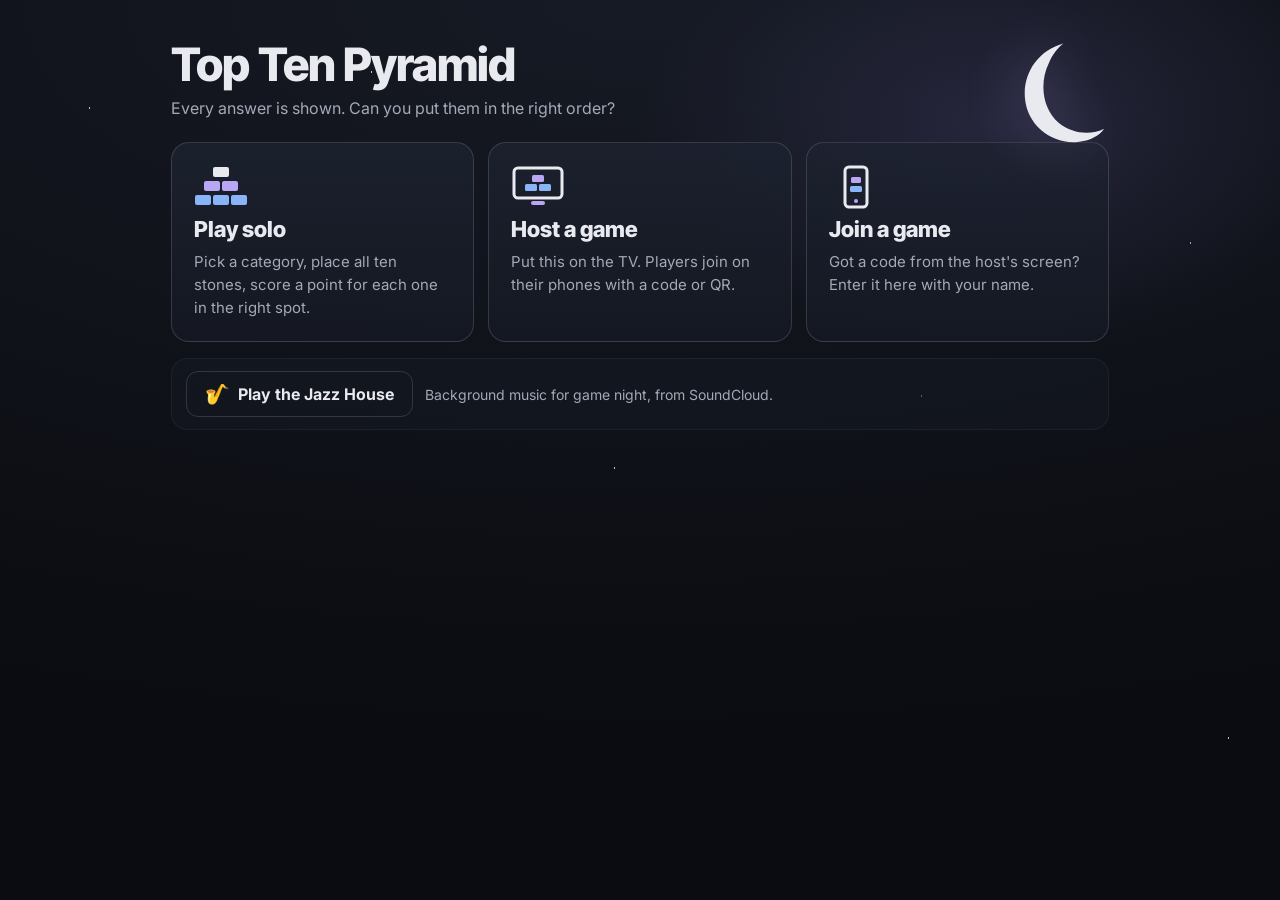
==== commit ef84fd9b: "Phone host, drag and drop, menu music, animations, theme emojis - First player to join runs the game" ====
--- a/index.html
+++ b/index.html
@@ -89,7 +89,7 @@
 @keyframes drop{0%{transform:translateY(-14px);opacity:.3}100%{transform:none;opacity:1}}
 .ground{height:14px;width:min(780px,100%);margin:6px auto 0;border-radius:50%;background:radial-gradient(closest-side,rgba(0,0,0,.35),transparent)}
 .tray{display:flex;flex-wrap:wrap;gap:8px;justify-content:center;margin:16px auto 0;max-width:820px;min-height:52px;padding:10px;border-radius:14px;background:rgba(21,25,35,.7);border:1px solid rgba(255,255,255,.05)}
-.tray.empty::after{content:"All stones placed. Tap a stone to move it.";color:var(--muted);font-size:14px;align-self:center}
+.tray.empty::after{content:"All stones placed. Drag or tap a stone to move it.";color:var(--muted);font-size:14px;align-self:center}
 .chip{min-height:46px;padding:6px 14px;border-radius:10px;background:linear-gradient(180deg,var(--sandHi) 0 3px,var(--sand) 3px);color:var(--stoneInk);font-weight:700;box-shadow:0 3px 0 var(--sandLo),0 0 18px -8px rgba(200,205,255,.5)}
 .chip:hover{filter:brightness(1.06)}
 .hint{text-align:center;color:var(--muted);font-size:14px;margin:10px 0 0;min-height:21px}
@@ -295,6 +295,110 @@
 .rvchip.ok{background:rgba(166,217,160,.16);border-color:rgba(166,217,160,.6);color:var(--ok)}
 .rvn{font:800 22px/1 "Inter Tight",Inter,sans-serif;color:var(--acc);min-width:1.5em;text-align:right}
 
+.music{display:flex;flex-wrap:wrap;align-items:center;gap:10px;justify-content:center;margin:16px auto 0;max-width:900px;padding:10px 14px;border-radius:14px;background:rgba(21,25,35,.82);border:1px solid rgba(255,255,255,.06)}
+.music button{min-height:40px;padding:0 14px}
+.music label{display:flex;align-items:center;gap:8px;color:var(--muted);font-size:14px}
+.music input[type=range]{accent-color:var(--acc);width:120px;min-height:0;padding:0;border:0;background:none}
+.music .now{color:var(--muted);font-size:14px;max-width:320px;overflow:hidden;text-overflow:ellipsis;white-space:nowrap}
+.music .now b{color:var(--ink);font-weight:600}
+.music iframe{width:min(420px,100%);height:20px;border:0;border-radius:4px;opacity:.9}
+.music .eq{display:inline-flex;gap:2px;align-items:flex-end;height:14px}
+.music .eq i{width:3px;background:var(--acc);border-radius:2px;animation:eq 1s ease-in-out infinite}
+.music .eq i:nth-child(2){animation-delay:.2s}.music .eq i:nth-child(3){animation-delay:.4s}
+.music.paused .eq i{animation:none;height:3px}
+@keyframes eq{0%,100%{height:3px}50%{height:14px}}
+@media(prefers-reduced-motion:reduce){.music .eq i{animation:none;height:8px}}
+
+/* ---------- theme emojis ---------- */
+.emo{font-style:normal;line-height:1}
+.catg{display:inline-block;margin-bottom:6px;padding:3px 12px;border-radius:99px;background:rgba(185,166,245,.12);color:var(--acc);font-size:13px;font-weight:700;letter-spacing:.02em}
+.opt-t .emo{display:block;font-size:30px;margin-bottom:6px}
+.vopt>span{display:flex;align-items:center;gap:6px}
+.vopt .emo{font-size:22px}
+
+/* ---------- menu: music option ---------- */
+.menurow{display:flex;flex-wrap:wrap;align-items:center;gap:12px;margin-top:16px;padding:12px 14px;border-radius:16px;background:rgba(21,25,35,.6);border:1px solid rgba(255,255,255,.05)}
+.menurow .sub{margin:0;font-size:14px}
+.musicbtn{display:inline-flex;align-items:center;gap:8px}
+.musicbtn span{font-size:20px}
+
+/* ---------- remote host ---------- */
+.pl.ctl::after{content:" 🎮"}
+.ctlnote{font-size:14px}
+.ctlbar{position:sticky;top:8px;z-index:5;margin:4px auto 12px;max-width:560px;padding:10px 12px;border-radius:16px;background:rgba(29,34,48,.94);border:1px solid rgba(185,166,245,.45);box-shadow:0 10px 30px -14px rgba(0,0,0,.7);backdrop-filter:blur(6px);animation:slideDown .35s ease-out}
+.ctlhead{display:flex;align-items:center;gap:8px;font-size:13.5px;color:var(--muted);margin-bottom:8px}
+.ctlbadge{padding:2px 10px;border-radius:99px;background:var(--acc);color:#15121f;font-weight:800;font-size:12.5px}
+.ctlbtns{display:flex;flex-wrap:wrap;gap:8px;align-items:end}
+.ctlbtns button{flex:1 1 auto;min-height:44px}
+.ctlbtns .ctldur{flex:1 1 140px;font-size:12.5px}
+.ctlbtns .ctldur select{min-height:44px;width:100%}
+.ghost.danger{color:var(--coral);border-color:rgba(242,169,126,.45);flex:0 0 auto}
+.ctlbtns button.sent{opacity:.6}
+.rvlist.ph li{padding:8px 10px;gap:8px}
+.rvlist.ph .n{min-width:0;flex:1 1 100%}
+.rvlist.ph q{font-size:15px}
+.rvlist.ph .rvchip{min-height:40px;font-size:14px}
+
+/* ---------- drag and drop ---------- */
+.chip,.slot.full{touch-action:none;user-select:none;-webkit-user-select:none;cursor:grab}
+.slot{user-select:none;-webkit-user-select:none}
+.dragghost{position:fixed;left:0;top:0;z-index:100;pointer-events:none;display:flex;align-items:center;max-width:220px;box-shadow:0 14px 30px -8px rgba(0,0,0,.6),0 0 0 2px var(--acc);opacity:.96;transition:none}
+body.dragging,body.dragging *{cursor:grabbing!important}
+.dragsrc{opacity:.35}
+.slot.over{border-color:var(--acc)!important;border-style:solid;background:rgba(185,166,245,.22);transform:scale(1.04)}
+.slot.full.over{outline:3px solid var(--acc);outline-offset:2px}
+.tray.over{border-color:var(--acc);background:rgba(185,166,245,.12)}
+.slot{transition:transform .15s,background .15s,border-color .15s}
+
+/* ---------- motion ---------- */
+@keyframes fadeUp{from{opacity:0;transform:translateY(14px)}to{opacity:1;transform:none}}
+@keyframes slideDown{from{opacity:0;transform:translateY(-10px)}to{opacity:1;transform:none}}
+@keyframes slideIn{from{opacity:0;transform:translateX(-18px)}to{opacity:1;transform:none}}
+@keyframes pop{0%{opacity:0;transform:scale(.7)}60%{opacity:1;transform:scale(1.08)}100%{transform:scale(1)}}
+@keyframes stoneIn{0%{opacity:0;transform:translateY(-38px) scale(.9)}70%{opacity:1;transform:translateY(3px)}100%{transform:none}}
+@keyframes flip{0%{transform:perspective(500px) rotateX(90deg);opacity:.2}100%{transform:none;opacity:1}}
+@keyframes grow{from{transform:scaleY(0)}to{transform:scaleY(1)}}
+@keyframes glow{0%,100%{box-shadow:0 0 0 0 rgba(185,166,245,0)}50%{box-shadow:0 0 30px 4px rgba(185,166,245,.45)}}
+.enter{animation:fadeUp .4s cubic-bezier(.2,.7,.2,1)}
+#hX.enter>*,#jX.enter>*{animation:fadeUp .45s cubic-bezier(.2,.7,.2,1) both}
+#hX.enter>*:nth-child(2),#jX.enter>*:nth-child(2){animation-delay:.06s}
+#hX.enter>*:nth-child(3),#jX.enter>*:nth-child(3){animation-delay:.12s}
+#hX.enter>*:nth-child(n+4),#jX.enter>*:nth-child(n+4){animation-delay:.18s}
+#hX.enter{animation:none}#jX.enter{animation:none}
+.pyr.build .slot{animation:stoneIn .55s cubic-bezier(.2,.8,.3,1.2) both;animation-delay:calc(var(--d)*.28s + .2s)}
+.pyr.rev .slot{animation:flip .55s ease-out both;animation-delay:calc(var(--d)*.09s)}
+.enter .board-lb li,.board-lb li{animation:slideIn .4s ease-out both;animation-delay:calc(var(--i,0)*60ms)}
+.answers div{animation:fadeUp .4s ease-out both;animation-delay:calc(var(--i,0)*45ms)}
+.banner:not(.hidden){animation:pop .5s ease-out}
+.banner .big{animation:pop .6s .1s ease-out both}
+.winner{animation:pop .6s ease-out both,glow 2s .6s ease-in-out 2}
+.pod{animation:fadeUp .6s ease-out both}
+.pod.p3{animation-delay:.2s}.pod.p2{animation-delay:.6s}.pod.p1{animation-delay:1s}
+.pod .step{transform-origin:bottom;animation:grow .7s cubic-bezier(.2,.8,.3,1) both;animation-delay:inherit}
+#hX.enter .opt,#jX.enter .vopt{animation:fadeUp .4s ease-out both}
+.vopts .vopt:nth-child(2),.opts .opt:nth-child(2){animation-delay:.05s}
+.vopts .vopt:nth-child(3),.opts .opt:nth-child(3){animation-delay:.1s}
+.vopts .vopt:nth-child(4),.opts .opt:nth-child(4){animation-delay:.15s}
+.vopts .vopt:nth-child(5),.opts .opt:nth-child(5){animation-delay:.2s}
+.vopts .vopt:nth-child(6),.opts .opt:nth-child(6){animation-delay:.25s}
+.enter .card,.card.new{animation:pop .35s ease-out both}
+.enter .memgrid div{animation:pop .4s ease-out both}
+.enter .memgrid div:nth-child(3n+1){animation-delay:.1s}.enter .memgrid div:nth-child(3n+2){animation-delay:.2s}
+.clues li.new{animation:pop .45s ease-out both}
+.pl{transition:background .3s,color .3s,transform .2s}
+.pl.done{animation:pop .35s ease-out}
+.intro{animation:pop .55s cubic-bezier(.2,.8,.3,1.2) both}
+button{transition:transform .08s,background .15s,filter .15s,box-shadow .15s}
+button:active:not(:disabled){transform:scale(.96)}
+.hlbtn[aria-pressed=true]{animation:pop .3s ease-out}
+.door{transition:transform .2s,box-shadow .2s,border-color .2s}
+.door:hover{transform:translateY(-3px)}
+@media(prefers-reduced-motion:reduce){
+  *,*::before,*::after{animation:none!important;transition:none!important}
+}
+.pyr.rev~.ground~.tray{display:none}
+.music .now.wide{white-space:normal;max-width:none;text-align:center}
+
 /* TV mode: bigger everything, controls tucked away */
 body.tv .wrap{max-width:1600px}
 body.tv{font-size:19px}
@@ -336,6 +440,7 @@
         <b>Join a game</b><span>Got a code from the host's screen? Enter it here with your name.</span>
       </button>
     </div>
+    <div class="menurow"><button class="ghost musicbtn" type="button" id="mMenu"><span aria-hidden="true">🎷</span> Play the Jazz House</button><span class="sub">Background music for game night, from SoundCloud.</span></div>
   </section>
 
   <!-- SOLO -->
@@ -372,9 +477,10 @@
           <h3>Players <span id="hCount" style="color:var(--muted);font-family:Inter;font-size:16px"></span></h3>
           <div class="players" id="hPlayers"></div>
           <p class="sub" id="hNoPlayers">Waiting for players to join…</p>
+          <p class="sub ctlnote" id="hCtlNote"></p>
         </div>
         <div class="panel hidden" id="hLbPanel"><h3 id="hLbTitle">Leaderboard</h3><ol class="board-lb" id="hLb"></ol></div>
-        <div class="panel" id="hHow"><h3>How a game works</h3><p class="sub" style="margin:6px 0 0">6 rounds. Before each round everyone votes for a category; a tie goes to a blackjack showdown. Rank the pyramid for a point per correct stone. At half-time the wheel picks a mini-game worth 5 points.</p></div>
+        <div class="panel" id="hHow"><h3>How a game works</h3><p class="sub" style="margin:6px 0 0">6 rounds. At the start everyone votes for a theme to play all game; a tie goes to a blackjack showdown. Each round, rank a fresh pyramid for a point per correct stone. At half-time the wheel picks a mini-game worth 5 points.</p></div>
       </div>
     </div>
     <div id="hStage" class="hidden">
@@ -388,7 +494,7 @@
     <div id="hX" class="hidden"></div>
     <div class="ctrl">
       <label class="f" id="hDurWrap" style="flex-direction:row;align-items:center;gap:8px">Ranking timer
-        <select id="hDur" aria-label="Ranking timer"><option value="0">No timer</option><option value="45">45 seconds</option><option value="60" selected>60 seconds</option><option value="90">90 seconds</option><option value="120">2 minutes</option></select>
+        <select id="hDur" aria-label="Ranking timer"><option value="0">No timer</option><option value="45">45 seconds</option><option value="60">60 seconds</option><option value="90" selected>90 seconds</option><option value="120">2 minutes</option></select>
       </label>
       <button class="go" type="button" id="hStart">Start game</button>
       <button class="go hidden" type="button" id="hReveal">Reveal answers</button>
@@ -413,6 +519,7 @@
     </form>
     <div id="jPlay" class="hidden">
       <div class="mini"><span id="jMeAv"></span><span id="jWho"></span><span>Code <b id="jCodeShow"></b></span><span id="jTotal"></span></div>
+      <div id="jCtl" class="ctlbar hidden" aria-label="Host controls"></div>
       <div id="jWait" class="wait"><div class="big" id="jWaitBig">You're in!</div><p id="jWaitMsg">Watch the TV. The game starts when the host is ready.</p><ol class="board-lb" id="jLb" style="max-width:460px;margin:0 auto;text-align:left"></ol></div>
       <div id="jRound" class="hidden">
         <div class="timer hidden" id="jTimer"></div>
@@ -423,6 +530,7 @@
       <div id="jX" class="hidden"></div>
     </div>
   </section>
+  <div class="music hidden" id="gMusic"></div>
 </div>
 
 <script>
@@ -1968,6 +2076,164 @@
 ]}
 ];
 
+/* ---------- 120 more lists (20 per theme) + music clean-up ---------- */
+{
+  const add = (gid, cats) => GROUPS.find(g=>g.id===gid).cats.push(...cats);
+  // music: drop album-order lists except Kanye
+  const mus = GROUPS.find(g=>g.id==='music');
+  mus.cats = mus.cats.filter(c=>!['taylor','em','jayz','nas','coldplay','madonna','beatles'].includes(c.id));
+
+  add('geo', [
+    {id:'g_uspop', t:'Most populous US states', n:'2024 census estimates.', items:[['California','39.4m'],['Texas','31.3m'],['Florida','23.4m'],['New York','19.9m'],['Pennsylvania','13.1m'],['Illinois','12.7m'],['Ohio','11.9m'],['Georgia','11.2m'],['North Carolina','11.0m'],['Michigan','10.1m']]},
+    {id:'g_canarea', t:'Largest Canadian provinces and territories', n:'Total area.', items:[['Nunavut','2.09m km²'],['Quebec','1.54m km²'],['Northwest Territories','1.35m km²'],['Ontario','1.08m km²'],['British Columbia','945k km²'],['Alberta','662k km²'],['Saskatchewan','651k km²'],['Manitoba','648k km²'],['Yukon','482k km²'],['Newfoundland and Labrador','405k km²']]},
+    {id:'g_tourism', t:'Most visited countries in 2019', n:'International tourist arrivals, the last year before the pandemic.', items:[['France','89.4m'],['Spain','83.7m'],['United States','79.3m'],['China','65.7m'],['Italy','64.5m'],['Turkey','51.2m'],['Mexico','45.0m'],['Thailand','39.8m'],['Germany','39.6m'],['United Kingdom','39.4m']]},
+    {id:'g_north', t:'Northernmost capital cities', n:'Capitals of independent countries, furthest north first.', items:[['Reykjavik','64.1°N'],['Helsinki','60.2°N'],['Oslo','59.9°N'],['Tallinn','59.4°N'],['Stockholm','59.3°N'],['Riga','56.9°N'],['Moscow','55.8°N'],['Copenhagen','55.7°N'],['Vilnius','54.7°N'],['Minsk','53.9°N']]},
+    {id:'g_bislands', t:'Largest islands of the British Isles', n:'By area.', items:[['Great Britain','209k km²'],['Ireland','84k km²'],['Lewis and Harris','2,179 km²'],['Skye','1,656 km²'],['Mainland, Shetland','969 km²'],['Mull','875 km²'],['Anglesey','714 km²'],['Islay','620 km²'],['Isle of Man','572 km²'],['Mainland, Orkney','523 km²']]},
+    {id:'g_ncam', t:'Largest countries in North and Central America', n:'By area, including the Caribbean.', items:[['Canada','9.98m km²'],['United States','9.83m km²'],['Mexico','1.96m km²'],['Nicaragua','130k km²'],['Honduras','112k km²'],['Cuba','110k km²'],['Guatemala','109k km²'],['Panama','75k km²'],['Costa Rica','51k km²'],['Dominican Republic','49k km²']]},
+    {id:'g_smalleu', t:'Smallest countries in Europe', n:'By area, smallest first.', items:[['Vatican City','0.44 km²'],['Monaco','2 km²'],['San Marino','61 km²'],['Liechtenstein','160 km²'],['Malta','316 km²'],['Andorra','468 km²'],['Luxembourg','2,586 km²'],['Cyprus','9,251 km²'],['Kosovo','10,887 km²'],['Montenegro','13,812 km²']]},
+    {id:'g_medisl', t:'Largest islands in the Mediterranean', n:'By area.', items:[['Sicily','25,711 km²'],['Sardinia','24,090 km²'],['Cyprus','9,251 km²'],['Corsica','8,680 km²'],['Crete','8,336 km²'],['Euboea','3,670 km²'],['Majorca','3,640 km²'],['Lesbos','1,633 km²'],['Rhodes','1,401 km²'],['Chios','842 km²']]},
+    {id:'g_sapop', t:'Most populous countries in South America', n:'2026 estimates.', items:[['Brazil','214m'],['Colombia','53m'],['Argentina','46m'],['Peru','34m'],['Venezuela','28m'],['Chile','20m'],['Ecuador','18m'],['Bolivia','12.6m'],['Paraguay','7.0m'],['Uruguay','3.4m']]},
+    {id:'g_smallus', t:'Smallest US states', n:'By total area, smallest first.', items:[['Rhode Island','4,001 km²'],['Delaware','6,446 km²'],['Connecticut','14,357 km²'],['New Jersey','22,591 km²'],['New Hampshire','24,214 km²'],['Vermont','24,906 km²'],['Massachusetts','27,336 km²'],['Hawaii','28,313 km²'],['Maryland','32,131 km²'],['West Virginia','62,756 km²']]},
+    {id:'g_canpop', t:'Most populous Canadian provinces', n:'2025 estimates.', items:[['Ontario','16.1m'],['Quebec','9.1m'],['British Columbia','5.7m'],['Alberta','5.0m'],['Manitoba','1.5m'],['Saskatchewan','1.2m'],['Nova Scotia','1.1m'],['New Brunswick','0.86m'],['Newfoundland and Labrador','0.55m'],['Prince Edward Island','0.18m']]},
+    {id:'g_islandc', t:'Largest island countries', n:'Countries made up only of islands, by area.', items:[['Indonesia','1.90m km²'],['Madagascar','587k km²'],['Papua New Guinea','463k km²'],['Japan','378k km²'],['Philippines','300k km²'],['New Zealand','268k km²'],['United Kingdom','243k km²'],['Cuba','110k km²'],['Iceland','103k km²'],['Ireland','70k km²']]},
+    {id:'g_landlock', t:'Largest landlocked countries', n:'No coastline at all.', items:[['Kazakhstan','2.72m km²'],['Mongolia','1.56m km²'],['Chad','1.28m km²'],['Niger','1.27m km²'],['Mali','1.24m km²'],['Ethiopia','1.10m km²'],['Bolivia','1.10m km²'],['Zambia','753k km²'],['Afghanistan','652k km²'],['South Sudan','644k km²']]},
+    {id:'g_asia', t:'Largest countries in Asia', n:'By area, not counting Russia and Turkey, which straddle Europe.', items:[['China','9.6m km²'],['India','3.29m km²'],['Kazakhstan','2.72m km²'],['Saudi Arabia','2.15m km²'],['Indonesia','1.90m km²'],['Iran','1.65m km²'],['Mongolia','1.56m km²'],['Pakistan','796k km²'],['Myanmar','677k km²'],['Afghanistan','652k km²']]},
+    {id:'g_arab', t:'Largest Arab League countries', n:'By area.', items:[['Algeria','2.38m km²'],['Saudi Arabia','2.15m km²'],['Sudan','1.86m km²'],['Libya','1.76m km²'],['Mauritania','1.03m km²'],['Egypt','1.00m km²'],['Somalia','638k km²'],['Yemen','528k km²'],['Morocco','447k km²'],['Iraq','438k km²']]},
+    {id:'g_seaarea', t:'Largest countries in South-East Asia', n:'By area.', items:[['Indonesia','1.90m km²'],['Myanmar','677k km²'],['Thailand','513k km²'],['Vietnam','331k km²'],['Malaysia','330k km²'],['Philippines','300k km²'],['Laos','237k km²'],['Cambodia','181k km²'],['East Timor','15k km²'],['Brunei','5.8k km²']]},
+    {id:'g_seapop', t:'Most populous countries in South-East Asia', n:'2026 estimates.', items:[['Indonesia','288m'],['Philippines','116m'],['Vietnam','102m'],['Thailand','72m'],['Myanmar','55m'],['Malaysia','36m'],['Cambodia','18m'],['Laos','7.8m'],['Singapore','6.1m'],['East Timor','1.4m']]},
+    {id:'g_nalakes', t:'Largest lakes in North America', n:'By surface area.', items:[['Lake Superior','82.1k km²'],['Lake Huron','59.6k km²'],['Lake Michigan','58.0k km²'],['Great Bear Lake','31.0k km²'],['Great Slave Lake','27.0k km²'],['Lake Erie','25.7k km²'],['Lake Winnipeg','24.5k km²'],['Lake Ontario','19.0k km²'],['Lake Nicaragua','8.3k km²'],['Lake Athabasca','7.9k km²']]},
+    {id:'g_caribarea', t:'Largest Caribbean countries', n:'Independent countries, by area.', items:[['Cuba','110k km²'],['Dominican Republic','48.7k km²'],['Haiti','27.8k km²'],['Bahamas','13.9k km²'],['Jamaica','11.0k km²'],['Trinidad and Tobago','5,130 km²'],['Dominica','751 km²'],['Saint Lucia','617 km²'],['Antigua and Barbuda','442 km²'],['Barbados','430 km²']]},
+    {id:'g_caribpop', t:'Most populous Caribbean countries', n:'Independent countries, 2025 estimates.', items:[['Haiti','11.8m'],['Dominican Republic','11.5m'],['Cuba','10.9m'],['Jamaica','2.8m'],['Trinidad and Tobago','1.5m'],['Bahamas','400k'],['Barbados','280k'],['Saint Lucia','180k'],['Grenada','117k'],['Saint Vincent and the Grenadines','100k']]}
+  ]);
+
+  add('sport', [
+    {id:'s_oly1', t:'Summer Olympic hosts, 1948–1984', n:'In order.', items:[['London','1948'],['Helsinki','1952'],['Melbourne','1956'],['Rome','1960'],['Tokyo','1964'],['Mexico City','1968'],['Munich','1972'],['Montreal','1976'],['Moscow','1980'],['Los Angeles','1984']]},
+    {id:'s_oly2', t:'Summer Olympic hosts, 1988–2024', n:'In order.', items:[['Seoul','1988'],['Barcelona','1992'],['Atlanta','1996'],['Sydney','2000'],['Athens','2004'],['Beijing','2008'],['London','2012'],['Rio de Janeiro','2016'],['Tokyo','2020'],['Paris','2024']]},
+    {id:'s_winter', t:'Winter Olympic hosts, 1980–2014', n:'In order.', items:[['Lake Placid','1980'],['Sarajevo','1984'],['Calgary','1988'],['Albertville','1992'],['Lillehammer','1994'],['Nagano','1998'],['Salt Lake City','2002'],['Turin','2006'],['Vancouver','2010'],['Sochi','2014']]},
+    {id:'s_wchosts2', t:'Men\'s World Cup hosts, 1978–2014', n:'In order.', items:[['Argentina','1978'],['Spain','1982'],['Mexico','1986'],['Italy','1990'],['USA','1994'],['France','1998'],['South Korea & Japan','2002'],['Germany','2006'],['South Africa','2010'],['Brazil','2014']]},
+    {id:'s_euro1st', t:'Euros: first-time winners, in order', n:'Each country\'s first European Championship.', items:[['Soviet Union','1960'],['Spain','1964'],['Italy','1968'],['West Germany','1972'],['Czechoslovakia','1976'],['France','1984'],['Netherlands','1988'],['Denmark','1992'],['Greece','2004'],['Portugal','2016']]},
+    {id:'s_ec1st', t:'European Cup: first-time winners, in order', n:'Each club\'s first European Cup / Champions League.', items:[['Real Madrid','1956'],['Benfica','1961'],['AC Milan','1963'],['Inter Milan','1964'],['Celtic','1967'],['Manchester United','1968'],['Feyenoord','1970'],['Ajax','1971'],['Bayern Munich','1974'],['Liverpool','1977']]},
+    {id:'s_plmgr', t:'Premier League title-winning managers', n:'In order of their first Premier League title.', items:[['Alex Ferguson','1993'],['Kenny Dalglish','1995'],['Arsène Wenger','1998'],['José Mourinho','2005'],['Carlo Ancelotti','2010'],['Roberto Mancini','2012'],['Manuel Pellegrini','2014'],['Claudio Ranieri','2016'],['Antonio Conte','2017'],['Pep Guardiola','2018']]},
+    {id:'s_engmgr', t:'England men\'s managers, 1990–2016', n:'Permanent managers in order (caretakers not included).', items:[['Graham Taylor','1990'],['Terry Venables','1994'],['Glenn Hoddle','1996'],['Kevin Keegan','1999'],['Sven-Göran Eriksson','2001'],['Steve McClaren','2006'],['Fabio Capello','2008'],['Roy Hodgson','2012'],['Sam Allardyce','2016'],['Gareth Southgate','2016']]},
+    {id:'s_lfcmgr', t:'Liverpool managers since 1959', n:'Permanent managers in order (caretakers not included).', items:[['Bill Shankly','1959'],['Bob Paisley','1974'],['Joe Fagan','1983'],['Kenny Dalglish','1985'],['Graeme Souness','1991'],['Roy Evans','1994'],['Gérard Houllier','1998'],['Rafael Benítez','2004'],['Roy Hodgson','2010'],['Brendan Rodgers','2012']]},
+    {id:'s_mufcmgr', t:'Manchester United managers since 1945', n:'Permanent managers in order (caretakers not included).', items:[['Matt Busby','1945'],['Wilf McGuinness','1969'],['Frank O\'Farrell','1971'],['Tommy Docherty','1972'],['Dave Sexton','1977'],['Ron Atkinson','1981'],['Alex Ferguson','1986'],['David Moyes','2013'],['Louis van Gaal','2014'],['José Mourinho','2016']]},
+    {id:'s_bdor90', t:'Ballon d\'Or winners of the 1990s', n:'In order.', items:[['Lothar Matthäus','1990'],['Jean-Pierre Papin','1991'],['Marco van Basten','1992'],['Roberto Baggio','1993'],['Hristo Stoichkov','1994'],['George Weah','1995'],['Matthias Sammer','1996'],['Ronaldo','1997'],['Zinedine Zidane','1998'],['Rivaldo','1999']]},
+    {id:'s_tokyo', t:'Tokyo 2020 Olympics medal table', n:'Official order: golds first, then silvers.', items:[['United States','39 gold'],['China','38 gold'],['Japan','27 gold'],['Great Britain','22 gold'],['ROC (Russia)','20 gold'],['Australia','17 gold'],['Netherlands','10 gold'],['France','10 gold'],['Germany','10 gold'],['Italy','10 gold']]},
+    {id:'s_paristot', t:'Paris 2024: most medals in total', n:'Gold, silver and bronze added together.', items:[['United States','126'],['China','91'],['Great Britain','65'],['France','64'],['Australia','53'],['Japan','45'],['Italy','40'],['Netherlands','34'],['Germany','33'],['South Korea','32']]},
+    {id:'s_nbareb', t:'NBA all-time rebound leaders', n:'Regular-season rebounds.', items:[['Wilt Chamberlain','23,924'],['Bill Russell','21,620'],['Kareem Abdul-Jabbar','17,440'],['Elvin Hayes','16,279'],['Moses Malone','16,212'],['Tim Duncan','15,091'],['Karl Malone','14,968'],['Robert Parish','14,715'],['Kevin Garnett','14,662'],['Dwight Howard','14,627']]},
+    {id:'s_boxing', t:'Boxing weight divisions, heaviest first', n:'The classic men\'s divisions.', items:[['Heavyweight','200 lb+'],['Cruiserweight','200 lb'],['Light heavyweight','175 lb'],['Super middleweight','168 lb'],['Middleweight','160 lb'],['Super welterweight','154 lb'],['Welterweight','147 lb'],['Super lightweight','140 lb'],['Lightweight','135 lb'],['Super featherweight','130 lb']]},
+    {id:'s_darts', t:'Dartboard numbers, clockwise from the top', n:'Starting with 20 at the top.', items:[['20','Top'],['1','2nd'],['18','3rd'],['4','4th'],['13','5th'],['6','6th'],['10','7th'],['15','8th'],['2','9th'],['17','10th']]},
+    {id:'s_eurohosts', t:'First ten countries to host the Euros', n:'In order of first hosting.', items:[['France','1960'],['Spain','1964'],['Italy','1968'],['Belgium','1972'],['Yugoslavia','1976'],['West Germany','1988'],['Sweden','1992'],['England','1996'],['Netherlands','2000'],['Portugal','2004']]},
+    {id:'s_commgames', t:'Commonwealth Games hosts, 1986–2022', n:'In order.', items:[['Edinburgh','1986'],['Auckland','1990'],['Victoria','1994'],['Kuala Lumpur','1998'],['Manchester','2002'],['Melbourne','2006'],['Delhi','2010'],['Glasgow','2014'],['Gold Coast','2018'],['Birmingham','2022']]},
+    {id:'s_pl2425', t:'Premier League 2024–25: final top ten', n:'Final league positions.', items:[['Liverpool','84 pts'],['Arsenal','74 pts'],['Manchester City','71 pts'],['Chelsea','69 pts'],['Newcastle United','66 pts'],['Aston Villa','66 pts'],['Nottingham Forest','65 pts'],['Brighton','61 pts'],['Bournemouth','56 pts'],['Brentford','56 pts']]},
+    {id:'s_pl2324', t:'Premier League 2023–24: final top ten', n:'Final league positions.', items:[['Manchester City','91 pts'],['Arsenal','89 pts'],['Liverpool','82 pts'],['Aston Villa','68 pts'],['Tottenham','66 pts'],['Chelsea','63 pts'],['Newcastle United','60 pts'],['Manchester United','60 pts'],['West Ham','52 pts'],['Crystal Palace','49 pts']]}
+  ]);
+
+  add('music', [
+    {id:'m_xmas10s', t:'UK Christmas number ones of the 2010s', n:'In order, 2010–2019.', items:[['When We Collide','Matt Cardle · 2010'],['Wherever You Are','Military Wives · 2011'],['He Ain\'t Heavy, He\'s My Brother','The Justice Collective · 2012'],['Skyscraper','Sam Bailey · 2013'],['Something I Need','Ben Haenow · 2014'],['A Bridge over You','NHS Choir · 2015'],['Rockabye','Clean Bandit · 2016'],['Perfect','Ed Sheeran · 2017'],['We Built This City','LadBaby · 2018'],['I Don\'t Care (I Love It)','LadBaby · 2019']]},
+    {id:'m_bond', t:'James Bond theme songs, 1989–2020', n:'In order.', items:[['Licence to Kill','Gladys Knight · 1989'],['GoldenEye','Tina Turner · 1995'],['Tomorrow Never Dies','Sheryl Crow · 1997'],['The World Is Not Enough','Garbage · 1999'],['Die Another Day','Madonna · 2002'],['You Know My Name','Chris Cornell · 2006'],['Another Way to Die','Jack White & Alicia Keys · 2008'],['Skyfall','Adele · 2012'],['Writing\'s on the Wall','Sam Smith · 2015'],['No Time to Die','Billie Eilish · 2020']]},
+    {id:'m_beatles1', t:'The Beatles\' first ten UK number ones', n:'Singles, in order.', items:[['From Me to You','1963'],['She Loves You','1963'],['I Want to Hold Your Hand','1963'],['Can\'t Buy Me Love','1964'],['A Hard Day\'s Night','1964'],['I Feel Fine','1964'],['Ticket to Ride','1965'],['Help!','1965'],['Day Tripper / We Can Work It Out','1965'],['Paperback Writer','1966']]},
+    {id:'m_taylor1', t:'Taylor Swift\'s first ten US number ones', n:'Billboard Hot 100 number ones, in order.', items:[['We Are Never Ever Getting Back Together','2012'],['Shake It Off','2014'],['Blank Space','2014'],['Bad Blood','2015'],['Look What You Made Me Do','2017'],['Cardigan','2020'],['Willow','2020'],['All Too Well (10 Minute Version)','2021'],['Anti-Hero','2022'],['Cruel Summer','2023']]},
+    {id:'m_rihanna1', t:'Rihanna\'s first ten US number ones', n:'Billboard Hot 100 number ones in order, including songs she\'s featured on.', items:[['SOS','2006'],['Umbrella','2007'],['Take a Bow','2008'],['Disturbia','2008'],['Live Your Life (with T.I.)','2008'],['Rude Boy','2010'],['Love the Way You Lie (with Eminem)','2010'],['What\'s My Name?','2010'],['Only Girl (In the World)','2010'],['S&M','2011']]},
+    {id:'m_rappers', t:'Rappers from oldest to youngest', n:'By date of birth.', items:[['Jay-Z','1969'],['Snoop Dogg','1971'],['Eminem','1972'],['Nas','1973'],['50 Cent','1975'],['Kanye West','1977'],['Lil Wayne','1982'],['Drake','1986'],['Kendrick Lamar','1987'],['Travis Scott','1991']]},
+    {id:'m_popstars', t:'Pop stars from oldest to youngest', n:'By date of birth.', items:[['Madonna','1958'],['Kylie Minogue','1968'],['Beyoncé','1981'],['Rihanna','1988'],['Taylor Swift','1989'],['Ed Sheeran','1991'],['Ariana Grande','1993'],['Harry Styles','1994'],['Dua Lipa','1995'],['Billie Eilish','2001']]},
+    {id:'m_composers', t:'Classical composers, oldest first', n:'By year of birth.', items:[['Antonio Vivaldi','1678'],['George Frideric Handel','1685'],['Johann Sebastian Bach','1685'],['Joseph Haydn','1732'],['Wolfgang Amadeus Mozart','1756'],['Ludwig van Beethoven','1770'],['Franz Schubert','1797'],['Frédéric Chopin','1810'],['Richard Wagner','1813'],['Pyotr Tchaikovsky','1840']]},
+    {id:'m_classics', t:'Famous pop songs in release order', n:'From 1975 to 2019.', items:[['Bohemian Rhapsody','Queen · 1975'],['Billie Jean','Michael Jackson · 1983'],['Like a Prayer','Madonna · 1989'],['Smells Like Teen Spirit','Nirvana · 1991'],['Wonderwall','Oasis · 1995'],['Crazy in Love','Beyoncé · 2003'],['Umbrella','Rihanna · 2007'],['Rolling in the Deep','Adele · 2010'],['Uptown Funk','Mark Ronson ft. Bruno Mars · 2014'],['Old Town Road','Lil Nas X · 2019']]},
+    {id:'m_hiphop', t:'Hip hop classics in release order', n:'From 1979 to 2017.', items:[['Rapper\'s Delight','Sugarhill Gang · 1979'],['The Message','Grandmaster Flash · 1982'],['Walk This Way','Run-DMC · 1986'],['Fight the Power','Public Enemy · 1989'],['Nuthin\' but a \'G\' Thang','Dr. Dre · 1992'],['Juicy','The Notorious B.I.G. · 1994'],['Gangsta\'s Paradise','Coolio · 1995'],['Lose Yourself','Eminem · 2002'],['In Da Club','50 Cent · 2003'],['HUMBLE.','Kendrick Lamar · 2017']]},
+    {id:'m_xmassongs', t:'Christmas songs in release order', n:'The famous versions.', items:[['White Christmas','Bing Crosby · 1942'],['Rudolph the Red-Nosed Reindeer','Gene Autry · 1949'],['Jingle Bell Rock','Bobby Helms · 1957'],['Rockin\' Around the Christmas Tree','Brenda Lee · 1958'],['Happy Xmas (War Is Over)','John & Yoko · 1971'],['Merry Xmas Everybody','Slade · 1973'],['Wonderful Christmastime','Paul McCartney · 1979'],['Last Christmas','Wham! · 1984'],['Fairytale of New York','The Pogues · 1987'],['All I Want for Christmas Is You','Mariah Carey · 1994']]},
+    {id:'m_boybands', t:'Boy bands in order of formation', n:'When each band got together.', items:[['Take That','1990'],['Backstreet Boys','1993'],['*NSYNC','1995'],['Westlife','1998'],['Busted','2000'],['McFly','2003'],['JLS','2007'],['The Wanted','2009'],['One Direction','2010'],['BTS','2013']]},
+    {id:'m_mj', t:'Michael Jackson hits in release order', n:'Singles.', items:[['Don\'t Stop \'Til You Get Enough','1979'],['Rock with You','1979'],['Billie Jean','1983'],['Beat It','1983'],['Thriller','1984'],['Bad','1987'],['Smooth Criminal','1988'],['Black or White','1991'],['Earth Song','1995'],['You Rock My World','2001']]},
+    {id:'m_queen', t:'Queen hits in release order', n:'Singles.', items:[['Killer Queen','1974'],['Bohemian Rhapsody','1975'],['Somebody to Love','1976'],['We Are the Champions','1977'],['Don\'t Stop Me Now','1979'],['Another One Bites the Dust','1980'],['Under Pressure','1981'],['Radio Ga Ga','1984'],['I Want to Break Free','1984'],['A Kind of Magic','1986']]},
+    {id:'m_beyonce', t:'Beyoncé hits in release order', n:'Solo singles.', items:[['Crazy in Love','2003'],['Déjà Vu','2006'],['Irreplaceable','2006'],['Single Ladies','2008'],['Halo','2009'],['Run the World (Girls)','2011'],['Drunk in Love','2013'],['Formation','2016'],['Break My Soul','2022'],['Texas Hold \'Em','2024']]},
+    {id:'m_drake', t:'Drake hits in release order', n:'Singles.', items:[['Best I Ever Had','2009'],['Find Your Love','2010'],['Headlines','2011'],['Started from the Bottom','2013'],['Hold On, We\'re Going Home','2013'],['Hotline Bling','2015'],['One Dance','2016'],['God\'s Plan','2018'],['Toosie Slide','2020'],['First Person Shooter','2023']]},
+    {id:'m_eminem', t:'Eminem hits in release order', n:'Singles.', items:[['My Name Is','1999'],['The Real Slim Shady','2000'],['Stan','2000'],['Without Me','2002'],['Lose Yourself','2002'],['Like Toy Soldiers','2005'],['Not Afraid','2010'],['Love the Way You Lie','2010'],['Rap God','2013'],['Godzilla','2020']]},
+    {id:'m_adele', t:'Adele hits in release order', n:'Singles.', items:[['Hometown Glory','2007'],['Chasing Pavements','2008'],['Rolling in the Deep','2010'],['Someone Like You','2011'],['Set Fire to the Rain','2011'],['Skyfall','2012'],['Hello','2015'],['When We Were Young','2016'],['Easy on Me','2021'],['Oh My God','2021']]},
+    {id:'m_sheeran', t:'Ed Sheeran hits in release order', n:'Singles.', items:[['The A Team','2011'],['Lego House','2011'],['Sing','2014'],['Thinking Out Loud','2014'],['Photograph','2015'],['Shape of You','2017'],['Perfect','2017'],['Bad Habits','2021'],['Shivers','2021'],['Eyes Closed','2023']]},
+    {id:'m_eurovision', t:'Eurovision winners of the 2010s', n:'In order, 2010–2019.', items:[['Lena','Germany · 2010'],['Ell & Nikki','Azerbaijan · 2011'],['Loreen','Sweden · 2012'],['Emmelie de Forest','Denmark · 2013'],['Conchita Wurst','Austria · 2014'],['Måns Zelmerlöw','Sweden · 2015'],['Jamala','Ukraine · 2016'],['Salvador Sobral','Portugal · 2017'],['Netta','Israel · 2018'],['Duncan Laurence','Netherlands · 2019']]}
+  ]);
+
+  add('history', [
+    {id:'h_tudor', t:'Tudor and Stuart monarchs, in order', n:'1485 to 1689 (Lady Jane Grey and Cromwell not included).', items:[['Henry VII','1485'],['Henry VIII','1509'],['Edward VI','1547'],['Mary I','1553'],['Elizabeth I','1558'],['James I','1603'],['Charles I','1625'],['Charles II','1660'],['James II','1685'],['William III & Mary II','1689']]},
+    {id:'h_ww2', t:'Second World War events in order', n:'1939 to 1945.', items:[['Germany invades Poland','Sep 1939'],['Dunkirk evacuation','May 1940'],['Battle of Britain','Jul 1940'],['Germany invades the USSR','Jun 1941'],['Pearl Harbor','Dec 1941'],['Battle of Midway','Jun 1942'],['Germans surrender at Stalingrad','Feb 1943'],['D-Day','Jun 1944'],['VE Day','May 1945'],['Hiroshima bombing','Aug 1945']]},
+    {id:'h_space2', t:'Space race milestones in order', n:'1957 to 1969.', items:[['Sputnik 1 launched','Oct 1957'],['Laika the dog orbits Earth','Nov 1957'],['Explorer 1, the first US satellite','Jan 1958'],['Yuri Gagarin, first person in space','Apr 1961'],['Alan Shepard, first American in space','May 1961'],['John Glenn orbits Earth','Feb 1962'],['Valentina Tereshkova, first woman in space','Jun 1963'],['First spacewalk','Mar 1965'],['Apollo 8 orbits the Moon','Dec 1968'],['Apollo 11 lands on the Moon','Jul 1969']]},
+    {id:'h_invent', t:'Famous inventions in order', n:'By the year they arrived.', items:[['Printing press','c.1440'],['Telescope','1608'],['Telephone','1876'],['Light bulb','1879'],['Motor car','1886'],['Aeroplane','1903'],['Television','1926'],['Penicillin','1928'],['World Wide Web','1989'],['iPhone','2007']]},
+    {id:'h_20c', t:'Big events of the 20th century in order', n:'1912 to 1994.', items:[['Titanic sinks','1912'],['First World War begins','1914'],['Russian Revolution','1917'],['Wall Street Crash','1929'],['Second World War begins','1939'],['NHS founded','1948'],['Moon landing','1969'],['Fall of the Berlin Wall','1989'],['Nelson Mandela released','1990'],['Channel Tunnel opens','1994']]},
+    {id:'h_21c', t:'Big events of the 21st century in order', n:'2001 to 2024.', items:[['9/11 attacks','2001'],['Iraq War begins','2003'],['Indian Ocean tsunami','2004'],['First iPhone launched','2007'],['Global financial crisis','2008'],['London Olympics','2012'],['Brexit referendum','2016'],['COVID-19 pandemic declared','2020'],['Death of Queen Elizabeth II','2022'],['Paris Olympics','2024']]},
+    {id:'h_explorers', t:'Famous explorers\' feats in order', n:'From the 1200s to 1953.', items:[['Marco Polo reaches China','c.1275'],['Columbus reaches the Americas','1492'],['Vasco da Gama reaches India','1498'],['Magellan sets off round the world','1519'],['Drake begins his circumnavigation','1577'],['Captain Cook reaches Australia','1770'],['Lewis and Clark set off west','1804'],['Livingstone sees Victoria Falls','1855'],['Amundsen reaches the South Pole','1911'],['Hillary and Tenzing climb Everest','1953']]},
+    {id:'h_wars', t:'Famous wars, in order of starting', n:'By the year each began.', items:[['Hundred Years\' War','1337'],['Wars of the Roses','1455'],['English Civil War','1642'],['American War of Independence','1775'],['Napoleonic Wars','1803'],['Crimean War','1853'],['American Civil War','1861'],['Second Boer War','1899'],['First World War','1914'],['Second World War','1939']]},
+    {id:'h_norman', t:'The first ten monarchs after 1066', n:'Kings of England, in order.', items:[['William I','1066'],['William II','1087'],['Henry I','1100'],['Stephen','1135'],['Henry II','1154'],['Richard I','1189'],['John','1199'],['Henry III','1216'],['Edward I','1272'],['Edward II','1307']]},
+    {id:'h_buildings', t:'Famous buildings in order of completion', n:'From ancient Egypt to Dubai.', items:[['Great Pyramid of Giza','c.2560 BC'],['Parthenon','432 BC'],['Colosseum','AD 80'],['Leaning Tower of Pisa','1372'],['Taj Mahal','1653'],['St Paul\'s Cathedral','1710'],['Eiffel Tower','1889'],['Empire State Building','1931'],['Sydney Opera House','1973'],['Burj Khalifa','2010']]},
+    {id:'h_britain', t:'Turning points in British history', n:'In order.', items:[['Battle of Hastings','1066'],['Magna Carta','1215'],['Black Death reaches England','1348'],['Spanish Armada defeated','1588'],['Gunpowder Plot','1605'],['Great Fire of London','1666'],['Battle of Waterloo','1815'],['Slavery Abolition Act','1833'],['Women first get the vote','1918'],['NHS founded','1948']]},
+    {id:'h_usa', t:'Turning points in American history', n:'In order.', items:[['Declaration of Independence','1776'],['Louisiana Purchase','1803'],['Civil War begins','1861'],['Lincoln assassinated','1865'],['Wall Street Crash','1929'],['Pearl Harbor','1941'],['JFK assassinated','1963'],['Moon landing','1969'],['Nixon resigns','1974'],['9/11 attacks','2001']]},
+    {id:'h_ussr', t:'Leaders of the USSR and Russia', n:'In order (short caretaker spells not included).', items:[['Vladimir Lenin','1917'],['Joseph Stalin','1924'],['Nikita Khrushchev','1953'],['Leonid Brezhnev','1964'],['Yuri Andropov','1982'],['Konstantin Chernenko','1984'],['Mikhail Gorbachev','1985'],['Boris Yeltsin','1991'],['Vladimir Putin','1999'],['Dmitry Medvedev','2008']]},
+    {id:'h_germany', t:'German chancellors since 1949', n:'In order.', items:[['Konrad Adenauer','1949'],['Ludwig Erhard','1963'],['Kurt Georg Kiesinger','1966'],['Willy Brandt','1969'],['Helmut Schmidt','1974'],['Helmut Kohl','1982'],['Gerhard Schröder','1998'],['Angela Merkel','2005'],['Olaf Scholz','2021'],['Friedrich Merz','2025']]},
+    {id:'h_scientists', t:'Famous scientists, oldest first', n:'By year of birth.', items:[['Galileo Galilei','1564'],['Isaac Newton','1643'],['Charles Darwin','1809'],['Louis Pasteur','1822'],['Thomas Edison','1847'],['Nikola Tesla','1856'],['Marie Curie','1867'],['Albert Einstein','1879'],['Alan Turing','1912'],['Stephen Hawking','1942']]},
+    {id:'h_artists', t:'Famous artists, oldest first', n:'By year of birth.', items:[['Leonardo da Vinci','1452'],['Michelangelo','1475'],['Rembrandt','1606'],['J. M. W. Turner','1775'],['Claude Monet','1840'],['Vincent van Gogh','1853'],['Pablo Picasso','1881'],['Salvador Dalí','1904'],['Frida Kahlo','1907'],['Andy Warhol','1928']]},
+    {id:'h_potus3', t:'US presidents 11 to 20', n:'In order.', items:[['James K. Polk','1845'],['Zachary Taylor','1849'],['Millard Fillmore','1850'],['Franklin Pierce','1853'],['James Buchanan','1857'],['Abraham Lincoln','1861'],['Andrew Johnson','1865'],['Ulysses S. Grant','1869'],['Rutherford B. Hayes','1877'],['James Garfield','1881']]},
+    {id:'h_potus4', t:'US presidents from Theodore Roosevelt', n:'In order.', items:[['Theodore Roosevelt','1901'],['William Howard Taft','1909'],['Woodrow Wilson','1913'],['Warren G. Harding','1921'],['Calvin Coolidge','1923'],['Herbert Hoover','1929'],['Franklin D. Roosevelt','1933'],['Harry Truman','1945'],['Dwight Eisenhower','1953'],['John F. Kennedy','1961']]},
+    {id:'h_ancient', t:'Ancient and medieval events in order', n:'From 776 BC to 1453.', items:[['First Olympic Games','776 BC'],['Rome founded','753 BC'],['Julius Caesar assassinated','44 BC'],['Romans invade Britain','AD 43'],['Pompeii destroyed','AD 79'],['Fall of the Western Roman Empire','476'],['Vikings raid Lindisfarne','793'],['Battle of Hastings','1066'],['Black Death reaches Europe','1347'],['Fall of Constantinople','1453']]},
+    {id:'h_houses', t:'English and British royal houses in order', n:'Since 1066.', items:[['Normandy','1066'],['Blois','1135'],['Plantagenet','1154'],['Lancaster','1399'],['York','1461'],['Tudor','1485'],['Stuart','1603'],['Hanover','1714'],['Saxe-Coburg and Gotha','1901'],['Windsor','1917']]}
+  ]);
+
+  add('impossible', [
+    {id:'i_el2130', t:'Elements 21 to 30 of the periodic table', n:'In order of atomic number.', items:[['Scandium','No. 21'],['Titanium','No. 22'],['Vanadium','No. 23'],['Chromium','No. 24'],['Manganese','No. 25'],['Iron','No. 26'],['Cobalt','No. 27'],['Nickel','No. 28'],['Copper','No. 29'],['Zinc','No. 30']]},
+    {id:'i_greek2', t:'Greek alphabet letters 11 to 20', n:'In order.', items:[['Lambda','Λ λ'],['Mu','Μ μ'],['Nu','Ν ν'],['Xi','Ξ ξ'],['Omicron','Ο ο'],['Pi','Π π'],['Rho','Ρ ρ'],['Sigma','Σ σ'],['Tau','Τ τ'],['Upsilon','Υ υ']]},
+    {id:'i_nato', t:'The first ten letters of the NATO alphabet', n:'In order.', items:[['Alfa','A'],['Bravo','B'],['Charlie','C'],['Delta','D'],['Echo','E'],['Foxtrot','F'],['Golf','G'],['Hotel','H'],['India','I'],['Juliett','J']]},
+    {id:'i_prefix', t:'The biggest metric prefixes', n:'Largest first.', items:[['Quetta','10³⁰'],['Ronna','10²⁷'],['Yotta','10²⁴'],['Zetta','10²¹'],['Exa','10¹⁸'],['Peta','10¹⁵'],['Tera','10¹²'],['Giga','10⁹'],['Mega','10⁶'],['Kilo','10³']]},
+    {id:'i_mohs', t:'The Mohs hardness scale, hardest first', n:'The ten reference minerals.', items:[['Diamond','10'],['Corundum','9'],['Topaz','8'],['Quartz','7'],['Orthoclase','6'],['Apatite','5'],['Fluorite','4'],['Calcite','3'],['Gypsum','2'],['Talc','1']]},
+    {id:'i_zodiac', t:'Star signs in order, starting with Aries', n:'The first ten of the twelve.', items:[['Aries','21 Mar'],['Taurus','20 Apr'],['Gemini','21 May'],['Cancer','21 Jun'],['Leo','23 Jul'],['Virgo','23 Aug'],['Libra','23 Sep'],['Scorpio','23 Oct'],['Sagittarius','22 Nov'],['Capricorn','22 Dec']]},
+    {id:'i_chinese', t:'Chinese zodiac animals in order', n:'The first ten of the twelve.', items:[['Rat','1st'],['Ox','2nd'],['Tiger','3rd'],['Rabbit','4th'],['Dragon','5th'],['Snake','6th'],['Horse','7th'],['Goat','8th'],['Monkey','9th'],['Rooster','10th']]},
+    {id:'i_bible', t:'The first ten books of the Bible', n:'In order.', items:[['Genesis','1'],['Exodus','2'],['Leviticus','3'],['Numbers','4'],['Deuteronomy','5'],['Joshua','6'],['Judges','7'],['Ruth','8'],['1 Samuel','9'],['2 Samuel','10']]},
+    {id:'i_states2', t:'US states 11 to 20, in order of joining', n:'By date of statehood.', items:[['New York','1788'],['North Carolina','1789'],['Rhode Island','1790'],['Vermont','1791'],['Kentucky','1792'],['Tennessee','1796'],['Ohio','1803'],['Louisiana','1812'],['Indiana','1816'],['Mississippi','1817']]},
+    {id:'i_primes', t:'The first ten prime numbers', n:'Smallest first.', items:[['2','1st'],['3','2nd'],['5','3rd'],['7','4th'],['11','5th'],['13','6th'],['17','7th'],['19','8th'],['23','9th'],['29','10th']]},
+    {id:'i_letters', t:'The most common letters in English', n:'The classic "ETAOIN SHRDLU" order.', items:[['E','1st'],['T','2nd'],['A','3rd'],['O','4th'],['I','5th'],['N','6th'],['S','7th'],['H','8th'],['R','9th'],['D','10th']]},
+    {id:'i_navy', t:'Royal Navy ranks, highest first', n:'Officer ranks.', items:[['Admiral of the Fleet','1'],['Admiral','2'],['Vice Admiral','3'],['Rear Admiral','4'],['Commodore','5'],['Captain','6'],['Commander','7'],['Lieutenant Commander','8'],['Lieutenant','9'],['Sub-Lieutenant','10']]},
+    {id:'i_army', t:'British Army officer ranks, highest first', n:'In order.', items:[['Field Marshal','1'],['General','2'],['Lieutenant General','3'],['Major General','4'],['Brigadier','5'],['Colonel','6'],['Lieutenant Colonel','7'],['Major','8'],['Captain','9'],['Lieutenant','10']]},
+    {id:'i_geology', t:'Geological periods, oldest first', n:'From the Cambrian onwards.', items:[['Cambrian','539m years ago'],['Ordovician','485m'],['Silurian','444m'],['Devonian','419m'],['Carboniferous','359m'],['Permian','299m'],['Triassic','252m'],['Jurassic','201m'],['Cretaceous','145m'],['Paleogene','66m']]},
+    {id:'i_air', t:'Most abundant gases in the air', n:'Dry air, by volume.', items:[['Nitrogen','78.08%'],['Oxygen','20.95%'],['Argon','0.93%'],['Carbon dioxide','0.04%'],['Neon','18 ppm'],['Helium','5.2 ppm'],['Methane','1.9 ppm'],['Krypton','1.1 ppm'],['Hydrogen','0.55 ppm'],['Nitrous oxide','0.33 ppm']]},
+    {id:'i_area1120', t:'The 11th to 20th largest countries', n:'By area.', items:[['DR Congo','2.34m km²'],['Saudi Arabia','2.15m km²'],['Mexico','1.96m km²'],['Indonesia','1.90m km²'],['Sudan','1.86m km²'],['Libya','1.76m km²'],['Iran','1.65m km²'],['Mongolia','1.56m km²'],['Peru','1.29m km²'],['Chad','1.28m km²']]},
+    {id:'i_states3', t:'The 11th to 20th largest US states', n:'By total area.', items:[['Michigan','250k km²'],['Minnesota','225k km²'],['Utah','220k km²'],['Idaho','216k km²'],['Kansas','213k km²'],['Nebraska','200.3k km²'],['South Dakota','199.7k km²'],['Washington','185k km²'],['North Dakota','183k km²'],['Oklahoma','181k km²']]},
+    {id:'i_saturn', t:'Saturn\'s biggest moons', n:'By diameter.', items:[['Titan','5,150 km'],['Rhea','1,527 km'],['Iapetus','1,469 km'],['Dione','1,123 km'],['Tethys','1,062 km'],['Enceladus','504 km'],['Mimas','396 km'],['Hyperion','270 km'],['Phoebe','213 km'],['Janus','179 km']]},
+    {id:'i_mass', t:'Heaviest objects in the Solar System', n:'By mass.', items:[['The Sun','99.9% of it all'],['Jupiter','318 Earths'],['Saturn','95 Earths'],['Neptune','17 Earths'],['Uranus','14.5 Earths'],['Earth','1 Earth'],['Venus','0.82 Earths'],['Mars','0.11 Earths'],['Mercury','0.055 Earths'],['Ganymede','0.025 Earths']]},
+    {id:'i_distance', t:'Solar System bodies, closest to the Sun first', n:'Planets plus dwarf planets Ceres and Pluto.', items:[['Mercury','0.39 AU'],['Venus','0.72 AU'],['Earth','1 AU'],['Mars','1.52 AU'],['Ceres','2.77 AU'],['Jupiter','5.2 AU'],['Saturn','9.5 AU'],['Uranus','19.2 AU'],['Neptune','30.1 AU'],['Pluto','39.5 AU']]}
+  ]);
+
+  add('pop', [
+    {id:'p_renaissance', t:'The Disney Renaissance films', n:'In release order, 1989–1999.', items:[['The Little Mermaid','1989'],['The Rescuers Down Under','1990'],['Beauty and the Beast','1991'],['Aladdin','1992'],['The Lion King','1994'],['Pocahontas','1995'],['The Hunchback of Notre Dame','1996'],['Hercules','1997'],['Mulan','1998'],['Tarzan','1999']]},
+    {id:'p_pixar2', t:'Pixar films 11 to 20', n:'In release order.', items:[['Cars 2','2011'],['Brave','2012'],['Monsters University','2013'],['Inside Out','2015'],['The Good Dinosaur','2015'],['Finding Dory','2016'],['Cars 3','2017'],['Coco','2017'],['Incredibles 2','2018'],['Toy Story 4','2019']]},
+    {id:'p_bond2', t:'James Bond films 11 to 20', n:'Official Eon films, in release order.', items:[['Moonraker','1979'],['For Your Eyes Only','1981'],['Octopussy','1983'],['A View to a Kill','1985'],['The Living Daylights','1987'],['Licence to Kill','1989'],['GoldenEye','1995'],['Tomorrow Never Dies','1997'],['The World Is Not Enough','1999'],['Die Another Day','2002']]},
+    {id:'p_mcu2', t:'Marvel Cinematic Universe films 11 to 20', n:'In release order, 2015–18.', items:[['Avengers: Age of Ultron','2015'],['Ant-Man','2015'],['Captain America: Civil War','2016'],['Doctor Strange','2016'],['Guardians of the Galaxy Vol. 2','2017'],['Spider-Man: Homecoming','2017'],['Thor: Ragnarok','2017'],['Black Panther','2018'],['Avengers: Infinity War','2018'],['Ant-Man and the Wasp','2018']]},
+    {id:'p_strictly2', t:'Strictly Come Dancing winners, series 11 to 20', n:'In order.', items:[['Abbey Clancy','2013'],['Caroline Flack','2014'],['Jay McGuiness','2015'],['Ore Oduba','2016'],['Joe McFadden','2017'],['Stacey Dooley','2018'],['Kelvin Fletcher','2019'],['Bill Bailey','2020'],['Rose Ayling-Ellis','2021'],['Hamza Yassin','2022']]},
+    {id:'p_celeb2', t:'I\'m a Celebrity winners, 2011–2020', n:'In order.', items:[['Dougie Poynter','2011'],['Charlie Brooks','2012'],['Kian Egan','2013'],['Carl Fogarty','2014'],['Vicky Pattison','2015'],['Scarlett Moffatt','2016'],['Toff (Georgia Toffolo)','2017'],['Harry Redknapp','2018'],['Jacqueline Jossa','2019'],['Giovanna Fletcher','2020']]},
+    {id:'p_bgt', t:'The first ten Britain\'s Got Talent winners', n:'In order, 2007–2016.', items:[['Paul Potts','2007'],['George Sampson','2008'],['Diversity','2009'],['Spelbound','2010'],['Jai McDowall','2011'],['Ashleigh & Pudsey','2012'],['Attraction','2013'],['Collabro','2014'],['Jules & Matisse','2015'],['Richard Jones','2016']]},
+    {id:'p_bakeoff', t:'The first ten Great British Bake Off winners', n:'In order, 2010–2019.', items:[['Edd Kimber','2010'],['Jo Wheatley','2011'],['John Whaite','2012'],['Frances Quinn','2013'],['Nancy Birtwhistle','2014'],['Nadiya Hussain','2015'],['Candice Brown','2016'],['Sophie Faldo','2017'],['Rahul Mandal','2018'],['David Atherton','2019']]},
+    {id:'p_bigbro', t:'The first ten Big Brother (UK) winners', n:'In order, 2000–2009.', items:[['Craig Phillips','2000'],['Brian Dowling','2001'],['Kate Lawler','2002'],['Cameron Stout','2003'],['Nadia Almada','2004'],['Anthony Hutton','2005'],['Pete Bennett','2006'],['Brian Belo','2007'],['Rachel Rice','2008'],['Sophie Reade','2009']]},
+    {id:'p_pokemon2', t:'Pokémon #011 to #020', n:'National Pokédex order.', items:[['Metapod','#011'],['Butterfree','#012'],['Weedle','#013'],['Kakuna','#014'],['Beedrill','#015'],['Pidgey','#016'],['Pidgeotto','#017'],['Pidgeot','#018'],['Rattata','#019'],['Raticate','#020']]},
+    {id:'p_princess', t:'Disney princesses in order of their film', n:'By the year each first appeared.', items:[['Snow White','1937'],['Cinderella','1950'],['Aurora','1959'],['Ariel','1989'],['Belle','1991'],['Jasmine','1992'],['Pocahontas','1995'],['Mulan','1998'],['Tiana','2009'],['Rapunzel','2010']]},
+    {id:'p_soaps', t:'Soaps and long-running dramas by first episode', n:'UK and Australian favourites, in order.', items:[['Coronation Street','1960'],['Crossroads','1964'],['Emmerdale','1972'],['Brookside','1982'],['EastEnders','1985'],['Neighbours','1985'],['Casualty','1986'],['Home and Away','1988'],['Hollyoaks','1995'],['Doctors','2000']]},
+    {id:'p_nintendo', t:'Nintendo consoles in release order', n:'From the NES to the 3DS.', items:[['NES','1983'],['Game Boy','1989'],['Super Nintendo','1990'],['Nintendo 64','1996'],['Game Boy Color','1998'],['Game Boy Advance','2001'],['GameCube','2001'],['Nintendo DS','2004'],['Wii','2006'],['Nintendo 3DS','2011']]},
+    {id:'p_consoles', t:'PlayStation and Xbox consoles in release order', n:'By first release anywhere.', items:[['PlayStation','1994'],['PlayStation 2','2000'],['Xbox','2001'],['PSP','2004'],['Xbox 360','2005'],['PlayStation 3','2006'],['PlayStation 4','2013'],['Xbox One','2013'],['Xbox Series X|S','2020'],['PlayStation 5','2020']]},
+    {id:'p_actors', t:'Hollywood stars from oldest to youngest', n:'By date of birth.', items:[['Jack Nicholson','1937'],['Al Pacino','1940'],['Harrison Ford','1942'],['Meryl Streep','1949'],['Tom Hanks','1956'],['Tom Cruise','1962'],['Brad Pitt','1963'],['Leonardo DiCaprio','1974'],['Margot Robbie','1990'],['Zendaya','1996']]},
+    {id:'p_sitcoms', t:'Classic sitcoms by first episode', n:'UK and US, in order.', items:[['Fawlty Towers','1975'],['Only Fools and Horses','1981'],['Cheers','1982'],['Blackadder','1983'],['Red Dwarf','1988'],['Seinfeld','1989'],['Friends','1994'],['The Office (UK)','2001'],['Gavin & Stacey','2007'],['The Big Bang Theory','2007']]},
+    {id:'p_games', t:'Iconic video games in release order', n:'From Pong to Minecraft.', items:[['Pong','1972'],['Space Invaders','1978'],['Pac-Man','1980'],['Tetris','1984'],['Super Mario Bros.','1985'],['The Legend of Zelda','1986'],['Sonic the Hedgehog','1991'],['Pokémon Red & Green','1996'],['The Sims','2000'],['Minecraft','2009']]},
+    {id:'p_social', t:'Social media apps in order of launch', n:'From LinkedIn to TikTok.', items:[['LinkedIn','2003'],['Myspace','2003'],['Facebook','2004'],['YouTube','2005'],['Twitter','2006'],['Tumblr','2007'],['WhatsApp','2009'],['Instagram','2010'],['Snapchat','2011'],['TikTok','2016']]},
+    {id:'p_apple', t:'Apple launches in order', n:'From the first Mac to Vision Pro.', items:[['Macintosh','1984'],['iMac','1998'],['iPod','2001'],['iTunes Store','2003'],['iPhone','2007'],['App Store','2008'],['iPad','2010'],['Apple Watch','2015'],['AirPods','2016'],['Vision Pro','2024']]},
+    {id:'p_quiz', t:'UK TV quiz shows by first episode', n:'In order.', items:[['University Challenge','1962'],['Mastermind','1972'],['Family Fortunes','1980'],['Countdown','1982'],['Blockbusters','1983'],['Who Wants to Be a Millionaire?','1998'],['The Weakest Link','2000'],['The Chase','2009'],['Pointless','2009'],['Tipping Point','2012']]}
+  ]);
+}
+/* notes rewritten so they never give an answer away; one emoji per theme */
+{
+  const NOTES={river:'Common reference lengths.',lakes:'Surface area.',eu:'Metropolitan areas only; overseas territories not counted.',
+    plapps:'All-time, as of 2026.',engcaps:'All-time, as of November 2026. Tied players share a rank.',enggoals:'All-time, as of November 2026. Tied players share a rank.',
+    ukpm2:'Earliest first, up to July 2026.',mon:'Earliest first.',universe:'By mass.',crust:'By mass.',el1120:'In order of atomic number.',reigns:'Since 1066.',
+    strictly:'Series 1–10.',s_darts:'The first ten of the twenty.',h_buildings:'By completion date.',h_ancient:'In order.',h_explorers:'In order.',
+    p_nintendo:'In release order.',p_games:'In release order.',p_social:'In order of launch.',p_apple:'In order of launch.',i_geology:'Oldest first.',
+    i_letters:'By how often they appear in English writing.',m_classics:'By release year.',m_hiphop:'By release year.',h_20c:'In order.',h_21c:'In order.',h_space2:'In order.',h_ww2:'In order.'};
+  for (const g of GROUPS) for (const c of g.cats) if (NOTES[c.id]) c.n=NOTES[c.id];
+  const EMO={geo:'🌍',sport:'⚽',music:'🎵',history:'🏛️',impossible:'🧠',pop:'🎬'};
+  for (const g of GROUPS) g.emoji=EMO[g.id]||'⭐';
+}
+
 /* Ten original cartoon characters: warm outlines, flat fills with darker shading, friendly faces, small looping animations (CSS in the page). */
 const AVATARS = [
   {id:'footballer', name:'Footballer'},
@@ -2097,7 +2363,19 @@
 const $ = id => document.getElementById(id);
 const esc = s => String(s).replace(/[&<>"]/g,c=>({'&':'&amp;','<':'&lt;','>':'&gt;','"':'&quot;'}[c]));
 const store = (k,v) => { try { if (v===undefined) return localStorage.getItem(k); localStorage.setItem(k,v) } catch(e) { return null } };
+// no history kept between games: clear anything older versions saved
+try { Object.keys(localStorage).filter(k=>k==='pyr-host'||k.startsWith('pyr-best-')).forEach(k=>localStorage.removeItem(k)); } catch(e) {}
 const shuffle = a => { a=a.slice(); for(let i=a.length-1;i>0;i--){const j=Math.floor(Math.random()*(i+1));[a[i],a[j]]=[a[j],a[i]]} return a };
+// only touch the DOM when the markup really changed, so animations don't restart on every update;
+// a new `key` marks a new screen and plays the entrance animation
+function setH(el, html, key){
+  if (!el) return false;
+  if (el._h===html && (key===undefined || el._k===key)) return false;
+  el.innerHTML=html; el._h=html;
+  if (key!==undefined && el._k!==key){ el._k=key; enterAnim(el); }
+  return true;
+}
+function enterAnim(el){ el.classList.remove('enter'); void el.offsetWidth; el.classList.add('enter'); clearTimeout(el._et); el._et=setTimeout(()=>el.classList.remove('enter'),900); }
 const cleanName = s => String(s||'').replace(/[\u0000-\u001f\u007f-\u009f​-‏‪-‮⁠-⁯]/g,'').trim().slice(0,16);
 
 const avOk = id => AVATARS.some(a=>a.id===id) ? id : AVATARS[0].id;
@@ -2107,7 +2385,7 @@
 }
 $('jAv').addEventListener('click',e=>{const b=e.target.closest('[data-av]'); if(!b) return; myAv=avOk(b.dataset.av); store('pyr-av',myAv); drawAvPicker();});
 const chip = (name, av, cls='') => `<span class="pl ${cls}">${avatarSVG(avOk(av))}${esc(name)}</span>`;
-const lbRow = (s, extra='', cls='') => `<li class="${cls}"><span class="n">${avatarSVG(avOk(s[3]))}${esc(cleanName(s[0]))}</span><span class="s">${+s[1]||0}${extra}</span></li>`;
+const lbRow = (s, extra='', cls='', i=0) => `<li class="${cls}" style="--i:${i}"><span class="n">${avatarSVG(avOk(s[3]))}${esc(cleanName(s[0]))}</span><span class="s">${+s[1]||0}${extra}</span></li>`;
 
 function ranksOf(c){
   return c.items.map((it,i)=>{
@@ -2146,19 +2424,20 @@
     if (p.sel!==null && p.placed[s]===p.sel) cls+=' sel';
     const tag = opts.static ? 'div' : 'button';
     const dis = (p.locked||p.revealed) && !opts.static ? ' disabled' : '';
-    return `<${tag} class="${cls}" ${opts.static?'':`type="button" data-slot="${s}"`}${dis} aria-label="Rank ${r[s]}${it>=0?': '+esc(c.items[it][0]):', empty'}">${inner}</${tag}>`;
+    return `<${tag} class="${cls}" style="--d:${9-s}" ${opts.static?'':`type="button" data-slot="${s}"`}${dis} aria-label="Rank ${r[s]}${it>=0?': '+esc(c.items[it][0]):', empty'}">${inner}</${tag}>`;
   }).join('')+'</div>').join('');
   let tray='';
   if (!opts.static){
     const left=p.order.filter(i=>!p.placed.includes(i));
     tray = `<div class="tray${left.length?'':' empty'}" data-tray="1">${left.map(i=>`<button type="button" class="chip${p.sel===i?' sel':''}" data-item="${i}"${p.locked||p.revealed?' disabled':''}>${esc(c.items[i][0])}</button>`).join('')}</div>`;
   }
-  const hint = opts.static ? '' : `<p class="hint">${p.revealed?'':p.locked?'Locked in. Waiting for the reveal…':p.sel!==null?'Now tap a spot on the pyramid (or the tray to take it back).':'Tap a stone, then tap where it goes. Number 1 is the peak.'}</p>`;
-  return `<div class="cat"><h2>${esc(c.t)}</h2><p>${esc(c.n)}</p></div><div class="pyr">${pyr}</div><div class="ground"></div>${tray}${hint}`;
+  const hint = opts.static ? '' : `<p class="hint">${p.revealed?'':p.locked?'Locked in. Waiting for the reveal…':p.sel!==null?'Now tap a spot on the pyramid (or the tray to take it back).':'Drag a stone onto the pyramid, or tap a stone then tap its spot. Number 1 is the peak.'}</p>`;
+  const grp=GROUPS.find(g=>g.id===c.group);
+  return `${opts.noHead?'':`<div class="cat">${grp?`<div class="catg">${grp.emoji} ${esc(grp.name)}</div>`:''}<h2>${esc(c.t)}</h2><p>${esc(c.n)}</p></div>`}<div class="pyr${p.revealed&&!opts.static?' rev':''}${showAll?' build':''}">${pyr}</div><div class="ground"></div>${tray}${hint}`;
 }
 
 function boardClick(p, e, onChange){
-  if (p.locked || p.revealed) return;
+  if (p.locked || p.revealed || Date.now()<dragQuiet) return;
   const slotEl=e.target.closest('[data-slot]'), chipEl=e.target.closest('[data-item]'), trayEl=e.target.closest('[data-tray]');
   p.last=-1;
   if (chipEl){ const it=+chipEl.dataset.item; p.sel = p.sel===it ? null : it; }
@@ -2175,11 +2454,62 @@
   onChange();
 }
 
+
+/* ---------- drag and drop (mouse + touch); tapping still works ---------- */
+let dragOn=null, dragQuiet=0;
+function enableDrag(root, getPlay, onChange){
+  root.addEventListener('pointerdown', e=>{
+    if (e.button>0 || dragOn) return;
+    const p=getPlay(); if (!p || p.locked || p.revealed) return;
+    const chip=e.target.closest('[data-item]'), slot=e.target.closest('[data-slot]');
+    let it=-1, src=chip||slot;
+    if (chip) it=+chip.dataset.item; else if (slot) it=p.placed[+slot.dataset.slot];
+    if (!src || !(it>=0) || src.disabled) return;
+    const d={p, it, src, root, onChange, x0:e.clientX, y0:e.clientY, id:e.pointerId, live:false, ghost:null, over:null};
+    const move=ev=>{
+      if (ev.pointerId!==d.id) return;
+      if (!d.live){
+        if (Math.hypot(ev.clientX-d.x0, ev.clientY-d.y0)<7) return;
+        d.live=true; dragOn=d; p.sel=null;
+        const r=src.getBoundingClientRect();
+        d.g=document.createElement('div'); d.g.className='chip dragghost'; d.g.textContent=p.cat.items[it][0];
+        document.body.appendChild(d.g); d.dx=Math.min(r.width/2,80); d.dy=Math.min(r.height/2,28);
+        src.classList.add('dragsrc'); root.querySelectorAll('.sel').forEach(x=>x.classList.remove('sel'));
+        document.body.classList.add('dragging');
+        const tick=()=>{ if (dragOn!==d) return; if (d.vy) window.scrollBy(0,d.vy); requestAnimationFrame(tick); }; requestAnimationFrame(tick); // scroll when held near the top or bottom edge
+      }
+      ev.preventDefault();
+      const edge=70, H=window.innerHeight; d.vy = ev.clientY<edge ? -Math.ceil((edge-ev.clientY)/6) : ev.clientY>H-edge ? Math.ceil((ev.clientY-(H-edge))/6) : 0;
+      d.g.style.transform=`translate(${ev.clientX-d.dx}px,${ev.clientY-d.dy}px) rotate(-3deg)`;
+      const under=document.elementFromPoint(ev.clientX, ev.clientY);
+      const tgt=under && root.contains(under) ? (under.closest('[data-slot]')||under.closest('[data-tray]')) : null;
+      if (tgt!==d.over){ if (d.over) d.over.classList.remove('over'); d.over=tgt; if (tgt) tgt.classList.add('over'); }
+    };
+    const end=ev=>{
+      if (ev.pointerId!==d.id) return;
+      document.removeEventListener('pointermove',move); document.removeEventListener('pointerup',end); document.removeEventListener('pointercancel',end);
+      if (!d.live) return;
+      d.g.remove(); document.body.classList.remove('dragging'); src.classList.remove('dragsrc');
+      if (d.over) d.over.classList.remove('over');
+      dragOn=null; dragQuiet=Date.now()+350; // swallow the click that follows a drag
+      if (p.locked || p.revealed) return onChange(); // the round ended mid-drag
+      const tgt=ev.type==='pointerup' ? d.over : null, from=p.placed.indexOf(it);
+      p.last=-1;
+      if (tgt && tgt.dataset.slot!==undefined){
+        const s=+tgt.dataset.slot, cur=p.placed[s];
+        if (from>=0) p.placed[from]=cur; // swap when moving between spots
+        p.placed[s]=it; p.last=s;
+      } else if (tgt && tgt.dataset.tray && from>=0) p.placed[from]=-1;
+      onChange();
+    };
+    document.addEventListener('pointermove',move,{passive:false}); document.addEventListener('pointerup',end); document.addEventListener('pointercancel',end);
+  });
+}
 /* ---------- category picker (solo + host) ---------- */
 function picker(groupsEl, selEl, getId, setId){
   const draw=()=>{
     const cur=byId(getId()); const g=GROUPS.find(x=>x.id===cur.group);
-    groupsEl.innerHTML=GROUPS.map(x=>`<button type="button" data-g="${x.id}" aria-pressed="${x.id===g.id}">${esc(x.name)}</button>`).join('');
+    groupsEl.innerHTML=GROUPS.map(x=>`<button type="button" data-g="${x.id}" aria-pressed="${x.id===g.id}"><span class="emo" aria-hidden="true">${x.emoji}</span> ${esc(x.name)}</button>`).join('');
     selEl.innerHTML=g.cats.map(c=>`<option value="${c.id}">${esc(c.t)}</option>`).join('');
     selEl.value=cur.id;
   };
@@ -2193,8 +2523,9 @@
 let view='home';
 function show(v){
   view=v;
-  for (const [k,id] of [['home','vHome'],['solo','vSolo'],['host','vHost'],['join','vJoin']]) $(id).classList.toggle('hidden',k!==v);
+  for (const [k,id] of [['home','vHome'],['solo','vSolo'],['host','vHost'],['join','vJoin']]){ $(id).classList.toggle('hidden',k!==v); if (k===v) enterAnim($(id)); }
   $('homeBtn').classList.toggle('hidden',v==='home');
+  if (typeof musicVis==='function') { musicVis(); applyVol(); }
   $('tagline').textContent = v==='host' ? 'Host screen: put this on the TV.' : v==='join' ? 'Game night on your phone.' : 'Every answer is shown. Can you put them in the right order?';
 }
 document.querySelectorAll('[data-go]').forEach(b=>b.addEventListener('click',()=>{
@@ -2211,18 +2542,19 @@
   $('sResult').classList.add('hidden');
 }
 function renderSolo(){
-  $('sBoard').innerHTML=boardHTML(solo);
+  if (dragOn) return;
+  setH($('sBoard'), boardHTML(solo));
   const full=!solo.placed.includes(-1);
   $('sCheck').disabled=!full||solo.revealed; $('sClear').disabled=solo.revealed;
 }
 $('sBoard').addEventListener('click',e=>boardClick(solo,e,renderSolo));
+enableDrag($('sBoard'), ()=>solo, renderSolo);
 $('sClear').addEventListener('click',()=>{ solo.placed.fill(-1); solo.sel=null; renderSolo(); });
 $('sCheck').addEventListener('click',()=>{
   solo.revealed=true; solo.sel=null; solo.last=-1; renderSolo();
   const n=scoreOf(solo.cat,solo.placed);
-  const best=+store('pyr-best-'+solo.cat.id)||0; if(n>best) store('pyr-best-'+solo.cat.id,n);
   $('sScore').textContent=`${n} / 10`;
-  $('sMsg').textContent=(n===10?'Perfect pyramid!':n>=7?'Brilliant ranking.':n>=4?'Solid effort.':'The stars weren\'t aligned this time.')+(n>best&&best?' New personal best!':best&&n<=best?` Your best here: ${best}/10.`:'');
+  $('sMsg').textContent=(n===10?'Perfect pyramid!':n>=7?'Brilliant ranking.':n>=4?'Solid effort.':'The stars weren\'t aligned this time.');
   $('sResult').classList.remove('hidden');
 });
 $('sAgain').addEventListener('click',()=>startSolo(soloCat));
@@ -2232,10 +2564,10 @@
 /* ---------- half-time mini-game content ---------- */
 const MG_LIST = [
   {id:'spot',   name:'Spot the Difference', color:'#b9a6f5', rule:'Two pictures on the TV. Tap the 3 changes on your phone. First to find all 3 wins.'},
-  {id:'five',   name:'5-Second Challenge',  color:'#e6d27a', rule:'Name 3 things in 5 seconds. Most correct wins; fastest breaks a tie.'},
+  {id:'five',   name:'10-Second Challenge', color:'#e6d27a', rule:'Name 3 things in 10 seconds. Most correct wins; fastest breaks a tie.'},
   {id:'finish', name:'Finish the Sentence', color:'#72d0cc', rule:'Finish the sentence anonymously, then vote for the funniest. Most votes wins.'},
   {id:'song',   name:'Guess the Song',      color:'#8ab4f8', rule:'Emoji clues for a song title. Type the song and the artist. First correct wins.'},
-  {id:'memory', name:'The Memory Test',     color:'#a6d9a0', rule:'15 objects on the TV for 10 seconds. Then type as many as you remember.'},
+  {id:'memory', name:'The Memory Test',     color:'#a6d9a0', rule:'15 objects on the TV for 12 seconds. Then type as many as you remember.'},
   {id:'who',    name:'Who Am I?',           color:'#f2a97e', rule:'Clues appear one by one, hardest first. First correct guess wins.'},
   {id:'hl',     name:'Higher or Lower',     color:'#f28fb1', rule:'Is the next number higher or lower? One wrong answer and you\'re out. Last one standing wins.'}
 ];
@@ -2324,19 +2656,118 @@
   {n:'Michael Jackson', a:['michael jackson','mj','jackson'], c:['I was born in Gary, Indiana, in 1958.','I started out singing with my brothers.','I released the best-selling album of all time.','I made the moonwalk famous.','I\'m known as the King of Pop.']}
 ];
 
+/* ---------- PeerJS fallback: online play outside claude.ai (e.g. GitHub Pages) ----------
+   Mirrors the small part of claude.ai's room API this game uses: join(name) -> {presence, onPeers, leave}.
+   The host's browser is the hub; every phone connects straight to it with WebRTC. */
+const PEER_SRC = ['https://unpkg.com/peerjs@1.5.4/dist/peerjs.min.js','https://cdn.jsdelivr.net/npm/peerjs@1.5.4/dist/peerjs.min.js','https://cdnjs.cloudflare.com/ajax/libs/peerjs/1.5.4/peerjs.min.js'];
+function loadPeerLib(){
+  if (window.Peer) return Promise.resolve(true);
+  return PEER_SRC.reduce((p,src)=>p.then(ok=>ok||new Promise(res=>{ const s=document.createElement('script'); s.src=src; s.async=true; s.onload=()=>res(!!window.Peer); s.onerror=()=>res(false); document.head.appendChild(s); })), Promise.resolve(false));
+}
+const peerId = name => 'toptenpyramid-v1-'+name;
+function mergePresence(cur, patch){ const o=Object.assign({},cur); for (const k in patch){ if (patch[k]===null) delete o[k]; else o[k]=patch[k]; } return o; }
+
+function makePeerRoom(){
+  return {
+    join(name, opts={}){ return opts.host ? hubJoin(name) : spokeJoin(name); }
+  };
+}
+function roomCore(){
+  const subs=new Set(), others=new Map(); // peer -> {presence, at}
+  let mine={}, myId='me';
+  const peers=()=>[{peer:myId,sameTab:true,isMe:true,presence:mine,updatedAt:Date.now()},...[...others].map(([peer,v])=>({peer,sameTab:false,isMe:false,presence:v.presence,updatedAt:v.at}))];
+  const fire=()=>{ const ps=peers(); subs.forEach(f=>{ try{ f({peers:ps,joined:[],left:[],updated:[]}); }catch(e){} }); };
+  return { subs, others, peers, fire, get mine(){return mine}, set mine(v){mine=v}, setId(id){myId=id} };
+}
+function hubJoin(name){
+  return new Promise((resolve,reject)=>{
+    const core=roomCore(), conns=new Map();
+    let peer, opened=false, closed=false;
+    const timer=setTimeout(()=>{ if(!opened){ try{peer&&peer.destroy()}catch(e){} reject({code:'upstream_error',message:'Could not reach the connection service'}); } },12000);
+    const broadcast=(msg,except)=>{ for (const [id,c] of conns) if (id!==except && c.open) { try{ c.send(msg); }catch(e){} } };
+    const snapshot=()=>({t:'all', list:[{peer:peer.id,presence:core.mine,at:Date.now()},...[...core.others].map(([p,v])=>({peer:p,presence:v.presence,at:v.at}))]});
+    try { peer=new Peer(peerId(name),{debug:0}); } catch(e){ clearTimeout(timer); return reject({code:'upstream_error',message:String(e)}); }
+    peer.on('open',id=>{ opened=true; clearTimeout(timer); core.setId(id);
+      resolve({ name,
+        presence(patch){ core.mine=mergePresence(core.mine,patch); broadcast({t:'up',peer:peer.id,presence:core.mine,at:Date.now()}); core.fire(); return Promise.resolve(); },
+        onPeers(fn){ core.subs.add(fn); setTimeout(()=>fn({peers:core.peers(),joined:[],left:[],updated:[]}),0); return ()=>core.subs.delete(fn); },
+        peers:()=>core.peers(), connected:()=>!peer.disconnected,
+        leave(){ closed=true; try{ peer.destroy(); }catch(e){} return Promise.resolve(); }
+      });
+    });
+    peer.on('connection',c=>{
+      c.on('open',()=>{ conns.set(c.peer,c); try{ c.send(snapshot()); }catch(e){} });
+      c.on('data',m=>{ if (!m || m.t!=='p' || typeof m.presence!=='object' || m.presence===null) return;
+        const at=Date.now(); core.others.set(c.peer,{presence:m.presence,at});
+        broadcast({t:'up',peer:c.peer,presence:m.presence,at},c.peer); core.fire(); });
+      const gone=()=>{ if (conns.get(c.peer)===c){ conns.delete(c.peer); core.others.delete(c.peer); broadcast({t:'left',peer:c.peer}); core.fire(); } };
+      c.on('close',gone); c.on('error',gone);
+    });
+    peer.on('disconnected',()=>{ if(!closed) setTimeout(()=>{ try{ if(!closed && peer.disconnected) peer.reconnect(); }catch(e){} },2000); });
+    peer.on('error',e=>{ if (!opened){ clearTimeout(timer); try{peer.destroy()}catch(x){}
+      reject({code: e && e.type==='unavailable-id' ? 'limit_reached' : 'upstream_error', message: e && e.type || 'error'}); } });
+  });
+}
+function spokeJoin(name){
+  return new Promise((resolve,reject)=>{
+    const core=roomCore();
+    let peer, conn=null, opened=false, closed=false, retry=null;
+    const timer=setTimeout(()=>{ if(!opened){ try{peer&&peer.destroy()}catch(e){} reject({code:'upstream_error',message:'Could not reach the connection service'}); } },12000);
+    const sendMine=()=>{ if (conn && conn.open){ try{ conn.send({t:'p',presence:core.mine}); }catch(e){} } };
+    const connect=()=>{
+      if (closed) return;
+      try { conn=peer.connect(peerId(name),{reliable:true}); } catch(e){ return schedule(); }
+      const c=conn;
+      c.on('open',()=>{ sendMine(); });
+      c.on('data',m=>{ if(!m) return;
+        if (m.t==='all' && Array.isArray(m.list)){ core.others.clear(); for (const x of m.list) if (x.peer!==peer.id) core.others.set(x.peer,{presence:x.presence||{},at:x.at||Date.now()}); core.fire(); }
+        else if (m.t==='up' && m.peer && m.peer!==peer.id){ core.others.set(m.peer,{presence:m.presence||{},at:Date.now()}); core.fire(); }
+        else if (m.t==='left'){ core.others.delete(m.peer); core.fire(); } });
+      const drop=()=>{ if (conn===c){ conn=null; core.others.clear(); core.fire(); schedule(); } };
+      c.on('close',drop); c.on('error',drop);
+    };
+    const schedule=()=>{ if (closed || retry) return; retry=setTimeout(()=>{ retry=null; connect(); },3000); };
+    try { peer=new Peer({debug:0}); } catch(e){ clearTimeout(timer); return reject({code:'upstream_error',message:String(e)}); }
+    peer.on('open',id=>{ opened=true; clearTimeout(timer); core.setId(id); connect();
+      resolve({ name,
+        presence(patch){ core.mine=mergePresence(core.mine,patch); sendMine(); core.fire(); return Promise.resolve(); },
+        onPeers(fn){ core.subs.add(fn); setTimeout(()=>fn({peers:core.peers(),joined:[],left:[],updated:[]}),0); return ()=>core.subs.delete(fn); },
+        peers:()=>core.peers(), connected:()=>!!(conn&&conn.open),
+        leave(){ closed=true; if(retry) clearTimeout(retry); try{ peer.destroy(); }catch(e){} return Promise.resolve(); }
+      });
+    });
+    peer.on('error',e=>{
+      if (!opened){ clearTimeout(timer); try{peer.destroy()}catch(x){} return reject({code:'upstream_error',message:e&&e.type||'error'}); }
+      if (e && e.type==='peer-unavailable'){ conn=null; schedule(); }
+    });
+    peer.on('disconnected',()=>{ if(!closed) setTimeout(()=>{ try{ if(!closed && peer.disconnected) peer.reconnect(); }catch(e){} },2000); });
+  });
+}
+
 /* ---------- ONLINE: shared helpers ---------- */
-let roomNS=null, roomTried=false, live=null;
+let roomNS=null, roomTried=false, live=null, ROOM_KIND='';
+const IN_CLAUDE = !!(window.claude && window.claude.use);
+// claude.ai: its built-in live room. Anywhere else (GitHub Pages etc.): free PeerJS connections.
 async function getRoom(){
   if (roomNS || roomTried) return roomNS;
   roomTried=true;
-  try { roomNS = window.claude && window.claude.use ? await window.claude.use('room') : null; } catch(e){ roomNS=null; }
+  if (IN_CLAUDE){
+    try { roomNS = await window.claude.use('room'); } catch(e){ roomNS=null; }
+    if (roomNS) ROOM_KIND='claude';
+    return roomNS;
+  }
+  if (await loadPeerLib()){ roomNS=makePeerRoom(); ROOM_KIND='peer'; }
   return roomNS;
 }
-const OFFLINE_MSG = 'Online play only works when this page is open on claude.ai, signed in, by people it has been shared with. Solo play works anywhere.';
+const joinRoom = (R, name, host) => ROOM_KIND==='peer' ? R.join(name,{host}) : R.join(name);
+const OFFLINE_MSG = IN_CLAUDE
+  ? 'Online play here needs you signed in to claude.ai with the game shared to you. Solo play works anywhere.'
+  : 'Could not load the free connection service (PeerJS). Check your internet connection and refresh. Solo play still works.';
+const PEER_FAIL = 'Could not reach the free connection service right now. Check your internet and try again in a minute. Solo play still works.';
 const CODE_CHARS='ABCDEFGHJKMNPQRSTUVWXYZ';
 const newCode = () => Array.from({length:4},()=>CODE_CHARS[Math.floor(Math.random()*CODE_CHARS.length)]).join('');
 const roomName = code => 'pyr-'+code.toLowerCase();
-const joinUrl = code => ART_URL+'#join-'+code.toLowerCase();
+const joinUrl = code => (IN_CLAUDE ? ART_URL : location.href.split('#')[0])+'#join-'+code.toLowerCase();
 const TOTAL_ROUNDS=6, HALF_AFTER=3, MG_POINTS=5;
 const now = () => Date.now();
 const rint = n => Math.floor(Math.random()*n);
@@ -2443,18 +2874,23 @@
     return null; }
 };
 
-function newGame(code){ return {code, phase:'lobby', round:0, cat:null, order:[], dur:60, scores:[], used:[], vote:null, tb:null, mg:null, mgId:0, dl:0, seq:0, players:[], L:{}}; }
+function newGame(code){ return {code, phase:'lobby', round:0, theme:null, cat:null, order:[], dur:90, scores:[], used:[], vote:null, tb:null, mg:null, mgId:0, dl:0, seq:0, players:[], L:{}}; }
 async function startHost(forceNew){
   leaveOnline(); show('host');
   $('hNotice').classList.add('hidden');
-  let saved=null; try{ saved=JSON.parse(store('pyr-host')||'null') }catch(e){}
-  G = (!forceNew && saved && now()-saved.at<6*3600e3 && saved.s && saved.s.code) ? Object.assign(newGame(saved.s.code), {scores:saved.s.scores||[], round:saved.s.round||0, used:saved.s.used||[], phase: saved.s.round? 'lobby':'lobby', resumed:!!saved.s.round}) : newGame(newCode());
-  renderHost();
+  G = newGame(newCode()); // every game starts fresh: no saved scores
+  renderHost(); initMusic();
   hostTimer=setInterval(()=>{ if(G){ hostStep(); renderHostDynamic(); } },250);
   const R = await getRoom();
   if (!R){ $('hNotice').textContent=OFFLINE_MSG; $('hNotice').classList.remove('hidden'); return; }
-  try { live = await R.join(roomName(G.code)); }
-  catch(e){ $('hNotice').textContent='Could not open the game room ('+(e&&e.code||'error')+'). Try New game code.'; $('hNotice').classList.remove('hidden'); return; }
+  for (let attempt=0; attempt<3 && !live; attempt++){
+    try { live = await joinRoom(R, roomName(G.code), true); }
+    catch(e){
+      if (e && e.code==='limit_reached' && ROOM_KIND==='peer'){ G.code=newCode(); qrFor=''; renderHost(); continue; } // code already taken: pick another
+      $('hNotice').textContent = ROOM_KIND==='peer' ? PEER_FAIL : 'Could not open the game room ('+(e&&e.code||'error')+'). Try New game code.';
+      $('hNotice').classList.remove('hidden'); return; }
+  }
+  if (!live || !G) return;
   live.onPeers(ch=>{ if(!G) return;
     const map=new Map();
     for (const p of ch.peers){ const pr=p.presence;
@@ -2463,6 +2899,7 @@
       const prev=map.get(key); if (!prev || p.updatedAt>prev.at) map.set(key,{name,key,av:avOk(pr.av),p:pr,at:p.updatedAt});
     }
     G.players=[...map.values()];
+    trackCtl();
     hostStep(); renderHost();
   });
   pub();
@@ -2470,10 +2907,10 @@
 function pub(){
   if (!G) return;
   G.seq++;
-  const P={role:'host',code:G.code,phase:G.phase,round:G.round,total:TOTAL_ROUNDS,cat:G.cat,order:G.order,dur:G.dur,scores:G.scores.slice(0,30),
+  const P={role:'host',code:G.code,phase:G.phase,round:G.round,total:TOTAL_ROUNDS,theme:G.theme||null,gid:G.gid||0,cat:G.cat,order:G.order,dur:G.dur,scores:G.scores.slice(0,30),
     tl:G.dl?Math.max(0,G.dl-now()):0, seq:G.seq,
-    vote:G.phase==='vote'?G.vote:null, tb:G.phase==='tb'?G.tb:null, mg:(G.phase==='mg')?G.mg:null};
-  store('pyr-host',JSON.stringify({at:now(),s:{code:G.code,scores:G.scores,round:G.round,used:G.used}}));
+    vote:G.phase==='vote'?G.vote:null, tb:G.phase==='tb'?G.tb:null, mg:(G.phase==='mg')?G.mg:null,
+    ctl:G.ctlName||'', nx:nextLabel(), rv:rvPub()};
   if (live) live.presence(P).catch(()=>{});
   renderHost();
 }
@@ -2486,23 +2923,28 @@
 const mgOf = p => (p.p.mg && p.p.mg.id===G.mg.id) ? p.p.mg : null;
 
 /* ----- phase changes ----- */
+const themeName = gid => { const g=GROUPS.find(x=>x.id===gid); return g ? `${g.emoji} ${g.name}` : ''; };
+// one vote at the start: the winning theme is used for all six rounds
 function goVote(){
-  G.round++;
-  const pool=shuffle(CATS.filter(c=>!G.used.includes(c.id))), opts=[], groups=new Set();
-  for(const c of pool){ if(opts.length<4 && !groups.has(c.group)){ opts.push(c.id); groups.add(c.group); } }
-  for(const c of pool){ if(opts.length<4 && !opts.includes(c.id)) opts.push(c.id); }
-  G.vote={o:opts}; G.phase='vote'; G.dl=now()+25000; pub();
-}
+  G.round=1; G.theme=null; G.gid=1+rint(1e9); // game id: ignores votes left over from a previous game
+  G.vote={o:GROUPS.map(g=>g.id)}; G.phase='vote'; G.dl=now()+30000; pub();
+}
+function pickCat(){
+  const g=GROUPS.find(x=>x.id===G.theme), pool=(g?g.cats:CATS).filter(c=>!G.used.includes(c.id));
+  return pickR(pool.length ? pool : (g?g.cats:CATS)).id;
+}
+function startTheme(gid){ G.theme=gid; startRound(pickCat()); }
+function goNextRound(){ G.round++; startRound(pickCat()); }
 function votesNow(){
   const v={}; G.vote.o.forEach(c=>v[c]=[]);
-  for(const p of G.players){ const x=p.p.vote; if(x && x.r===G.round && v[x.c]) v[x.c].push(p.name); }
+  for(const p of G.players){ const x=p.p.vote; if(x && x.g===G.gid && v[x.c]) v[x.c].push(p.name); }
   return v;
 }
 function resolveVote(){
   const v=votesNow(), max=Math.max(...G.vote.o.map(c=>v[c].length));
-  if (max===0) return startRound(pickR(G.vote.o));
+  if (max===0) return startTheme(pickR(G.vote.o));
   const tied=G.vote.o.filter(c=>v[c].length===max);
-  if (tied.length===1) return startRound(tied[0]);
+  if (tied.length===1) return startTheme(tied[0]);
   const [a,b]=shuffle(tied).slice(0,2), pa=pickR(v[a]), pb=pickR(v[b]);
   G.L.deck=freshDeck();
   G.tb={c:[a,b], p:[pa,pb], av:[findP(pa)?.av||AVATARS[0].id, findP(pb)?.av||AVATARS[0].id], h:[[],[]], s:['play','play'], w:-1, m:'', hand:1};
@@ -2514,7 +2956,7 @@
   G.tb.h=[[G.L.deck.pop(),G.L.deck.pop()],[G.L.deck.pop(),G.L.deck.pop()]];
   G.tb.s=G.tb.h.map(h=>bjVal(h)===21?'stand':'play'); G.tb.w=-1;
   G.L.seen=G.tb.p.map(n=>{ const p=findP(n); return p&&p.p.bj&&p.p.bj.r===G.round ? p.p.bj.n : 0; });
-  G.dl=now()+40000;
+  G.dl=now()+60000;
 }
 function startRound(cid){
   G.cat=cid; G.used.push(cid); G.order=shuffle([...Array(10).keys()]);
@@ -2533,7 +2975,7 @@
   for (const row of G.scores) if(!seen.has(row[0].toLowerCase())) row[2]=0;
   G.phase='reveal'; G.dl=0; pub();
 }
-function goHalf(){ G.phase='half'; G.mg=null; G.dl=now()+12000; pub(); }
+function goHalf(){ G.phase='half'; G.mg=null; G.dl=now()+20000; pub(); }
 function spinWheel(){
   if (!G || G.phase!=='half') return;
   const g = FORCE_MG && MG_LIST.some(m=>m.id===FORCE_MG) ? FORCE_MG : pickR(MG_LIST).id;
@@ -2542,9 +2984,9 @@
 function goFinal(){ G.phase='final'; G.dl=0; pub(); }
 function hostNext(){
   if (!G) return;
-  if (G.phase==='lobby') { G.scores=[]; G.round=0; G.used=[]; return goVote(); }
-  if (G.phase==='reveal') return G.round===HALF_AFTER ? goHalf() : G.round>=TOTAL_ROUNDS ? goFinal() : goVote();
-  if (G.phase==='mg' && G.mg && G.mg.st==='done') return goVote();
+  if (G.phase==='lobby') { G.scores=[]; G.round=0; G.used=[]; G.theme=null; return goVote(); }
+  if (G.phase==='reveal') return G.round===HALF_AFTER ? goHalf() : G.round>=TOTAL_ROUNDS ? goFinal() : goNextRound();
+  if (G.phase==='mg' && G.mg && G.mg.st==='done') return goNextRound();
 }
 function mgWin(name){
   if (!G.mg || G.mg.win || G.mg.st==='done') return;
@@ -2567,7 +3009,7 @@
   L.rv={win:name, cand}; G.mg.st='review'; G.dl=0; pub();
 }
 // host taps in the review panel
-function reviewToggle(pi, ii){ const r=G.L.mg&&G.L.mg.rev; if(!r||!r[pi]||!r[pi].items[ii]) return; r[pi].items[ii].ok=!r[pi].items[ii].ok; renderHost(); }
+function reviewToggle(pi, ii){ const r=G.L.mg&&G.L.mg.rev; if(!r||!r[pi]||!r[pi].items[ii]) return; r[pi].items[ii].ok=!r[pi].items[ii].ok; pub(); }
 function reviewConfirm(){
   const m=G.mg, L=G.L.mg; if (!m || m.st!=='review') return;
   if (L.rv){ return L.rv.win ? mgWin(L.rv.win) : mgNoWinner(); }
@@ -2584,16 +3026,70 @@
   if (e.target.closest('[data-rvok]')) return reviewConfirm();
 });
 
+
+/* ----- remote host: the first player to join runs the game from their phone ----- */
+function trackCtl(){
+  const fs=G.L.firstSeen||(G.L.firstSeen={}), cs=G.L.cmdSeen||(G.L.cmdSeen={});
+  G.L.joinN=G.L.joinN||0;
+  for (const p of G.players.slice().sort((a,b)=>a.at-b.at)){
+    if (!(p.key in fs)){ fs[p.key]=++G.L.joinN; cs[p.key]=p.p.cmd&&p.p.cmd.n||0; } // ignore commands sent before we saw them
+  }
+  const c=G.players.slice().sort((a,b)=>fs[a.key]-fs[b.key])[0];
+  const key=c?c.key:'', name=c?c.name:'';
+  if (key!==G.ctl || name!==G.ctlName){ G.ctl=key; G.ctlName=name; pub(); }
+}
+function hostCmds(){
+  const cs=G.L.cmdSeen||{};
+  for (const p of G.players){
+    const c=p.p.cmd; if (!c || !c.n || c.n===cs[p.key]) continue;
+    cs[p.key]=c.n;
+    if (p.key!==G.ctl || c.code!==G.code) continue; // only the controller can steer
+    runCmd(c); return true;
+  }
+  return false;
+}
+const DURS=[0,45,60,90,120];
+function runCmd(c){
+  const ph=G.phase, a=c.a;
+  if (a==='start' && (ph==='lobby'||ph==='final')){ if (DURS.includes(c.x)){ G.dur=c.x; $('hDur').value=String(c.x); } G.phase='lobby'; return hostNext(); }
+  if (a==='vote' && ph==='vote') return resolveVote();
+  if (a==='reveal' && ph==='play') return hostReveal();
+  if (a==='next' && (ph==='reveal' || (ph==='mg'&&G.mg&&G.mg.st==='done'))) return hostNext();
+  if (a==='spin' && ph==='half') return spinWheel();
+  if (a==='end' && ph!=='lobby' && ph!=='final') return goFinal();
+  if (ph==='mg' && G.mg && G.mg.st==='review'){
+    if (a==='rv'){ const [x,y]=String(c.x).split(':').map(Number); return reviewToggle(x,y); }
+    if (a==='rva') return reviewAccept(+c.x);
+    if (a==='rvok') return reviewConfirm();
+  }
+}
+function nextLabel(){
+  if (!G) return '';
+  if (G.phase==='reveal') return G.round===HALF_AFTER ? 'Half-time' : G.round>=TOTAL_ROUNDS ? 'Final scores' : `Round ${G.round+1}`;
+  if (G.phase==='mg' && G.mg && G.mg.st==='done') return `Round ${G.round+1}`;
+  return '';
+}
+// a compact copy of the host check, so the controller can mark answers on their phone
+function rvPub(){
+  if (!G || G.phase!=='mg' || !G.mg || G.mg.st!=='review' || !G.L.mg) return null;
+  const L=G.L.mg, m=G.mg;
+  if (L.rv) return {k:'race', w:L.rv.win||'', ans:m.g==='song'?`${SONGS[m.q].t[0]} by ${SONGS[m.q].a[0]}`:WHO[m.q].n, c:L.rv.cand.map(c=>[c.name, cleanText(c.txt,50)])};
+  const build=cap=>(L.rev||[]).slice(0,14).map(r=>[r.name, r.items.filter(i=>i.ok).length,
+      r.items.map((it,ii)=>[ii, cleanText(it.txt,24), it.ok?1:0, it.a?1:0]).filter(x=>m.g==='five' || !x[3]).slice(0,cap).map(x=>x.slice(0,3))]);
+  let p=build(6); if (JSON.stringify(p).length>1500) p=build(3);
+  return {k:'list', q:m.g==='five'?`Name ${FIVE_PROMPTS[m.q].p}`:'Objects remembered', all:m.g==='five', p};
+}
+
 /* ----- mini-game set-up ----- */
 function mgStart(){
   const m=G.mg, t=now(); G.L.mg={};
-  if (m.g==='spot'){ m.seed=1+rint(1e9); G.L.mg.diffs=spotScene(m.seed).diffs; G.L.mg.prog={}; m.st='play'; G.dl=t+90000; }
-  if (m.g==='five'){ m.q=rint(FIVE_PROMPTS.length); m.st='ready'; G.dl=t+3500; G.L.mg.ans={}; }
-  if (m.g==='finish'){ m.q=rint(FINISH_PROMPTS.length); m.st='write'; G.dl=t+60000; }
-  if (m.g==='song'){ m.q=rint(SONGS.length); m.st='play'; m.k=0; G.L.mg.t0=t; G.L.mg.seen={}; G.L.mg.log=[]; G.dl=t+60000; }
-  if (m.g==='memory'){ m.seed=1+rint(1e9); m.st='show'; G.dl=t+10000; G.L.mg.sub={}; }
-  if (m.g==='who'){ m.q=rint(WHO.length); m.st='play'; m.k=1; G.L.mg.t0=t; G.L.mg.seen={}; G.L.mg.log=[]; G.dl=t+5*8000+15000; }
-  if (m.g==='hl'){ const rnd=Math.random; const c=hlChain(rnd); m.c=c.c; m.ch=c.ch; m.s=0; m.n=0; m.alive=G.players.map(p=>p.name).slice(0,20); m.st='ask'; m.out=[]; G.L.mg.ans={}; G.dl=t+10000;
+  if (m.g==='spot'){ m.seed=1+rint(1e9); G.L.mg.diffs=spotScene(m.seed).diffs; G.L.mg.prog={}; m.st='play'; G.dl=t+120000; }
+  if (m.g==='five'){ m.q=rint(FIVE_PROMPTS.length); m.st='ready'; G.dl=t+4000; G.L.mg.ans={}; }
+  if (m.g==='finish'){ m.q=rint(FINISH_PROMPTS.length); m.st='write'; G.dl=t+90000; }
+  if (m.g==='song'){ m.q=rint(SONGS.length); m.st='play'; G.L.mg.t0=t; G.L.mg.seen={}; G.L.mg.log=[]; G.dl=t+90000; }
+  if (m.g==='memory'){ m.seed=1+rint(1e9); m.st='show'; G.dl=t+12000; G.L.mg.sub={}; }
+  if (m.g==='who'){ m.q=rint(WHO.length); m.st='play'; m.k=1; G.L.mg.t0=t; G.L.mg.seen={}; G.L.mg.log=[]; G.dl=t+5*10000+20000; }
+  if (m.g==='hl'){ const rnd=Math.random; const c=hlChain(rnd); m.c=c.c; m.ch=c.ch; m.s=0; m.n=0; m.alive=G.players.map(p=>p.name).slice(0,20); m.st='ask'; m.out=[]; G.L.mg.ans={}; G.dl=t+15000;
     if(!m.alive.length) { mgNoWinner(); return; } }
   pub();
 }
@@ -2602,6 +3098,7 @@
 /* ----- the host's tick: timers, votes, actions ----- */
 function hostStep(){
   if (!G) return;
+  if (hostCmds()) return;
   const t=now(), P=G.players;
   if (G.phase==='vote'){
     const v=votesNow(), n=G.vote.o.reduce((a,c)=>a+v[c].length,0);
@@ -2622,15 +3119,15 @@
       if (tb.s.every(s=>s!=='play')){
         const v=tb.h.map((h,i)=>tb.s[i]==='bust'?-1:bjVal(h));
         if (v[0]===v[1]){ tb.w=-2; tb.m= v[0]<0 ? 'Both bust! Dealing again…' : `Push on ${v[0]}! Dealing again…`; G.L.redeal=t+3000; }
-        else { tb.w=v[0]>v[1]?0:1; tb.m=`${tb.p[tb.w]} wins the hand and picks the category`; G.dl=t+20000; }
+        else { tb.w=v[0]>v[1]?0:1; tb.m=`${tb.p[tb.w]} wins the hand and picks the theme`; G.dl=t+20000; }
         ch=true;
       }
     } else if (tb.w===-2){
       if (t>G.L.redeal){ tb.hand++; tb.m=''; dealTB(); ch=true; }
     } else {
       const p=findP(tb.p[tb.w]), k=p&&p.p.pick;
-      if (k && k.r===G.round && tb.c.includes(k.c)) return startRound(k.c);
-      if (t>G.dl) return startRound(tb.c[tb.w]);
+      if (k && k.g===G.gid && tb.c.includes(k.c)) return startTheme(k.c);
+      if (t>G.dl) return startTheme(tb.c[tb.w]);
     }
     if (ch) pub();
   }
@@ -2644,7 +3141,7 @@
 }
 function mgStep(t, P){
   const m=G.mg, L=G.L.mg||{};
-  if (m.st==='spin'){ if (t>G.L.mgAt){ m.st='intro'; G.dl=t+7000; pub(); } return; }
+  if (m.st==='spin'){ if (t>G.L.mgAt){ m.st='intro'; G.dl=t+8000; pub(); } return; }
   if (m.st==='intro'){ if (t>G.dl) mgStart(); return; }
   if (m.st==='done') return;
   if (m.g==='spot'){
@@ -2660,7 +3157,7 @@
     if (t>G.dl){ const best=Object.values(L.prog).sort((a,b)=>b.n-a.n||a.t-b.t)[0]; return best&&best.n>0 ? mgWin(best.name) : mgNoWinner(); }
   }
   else if (m.g==='five'){
-    if (m.st==='ready'){ if (t>G.dl){ m.st='play'; G.dl=t+5000; L.end=t+6200; pub(); } return; }
+    if (m.st==='ready'){ if (t>G.dl){ m.st='play'; G.dl=t+10000; L.end=t+11500; pub(); } return; }
     if (m.st==='review') return;
     for (const p of P){ const x=mgOf(p); if(!x||!Array.isArray(x.a) || t>L.end) continue;
       const a=x.a.slice(0,3).map(s=>cleanText(s,30)), prev=L.ans[p.key];
@@ -2669,7 +3166,7 @@
     if (m.st==='play' && t>G.dl){ m.st='grace'; }
     if (t>L.end){
       const list=FIVE_PROMPTS[m.q].l;
-      L.rev=Object.values(L.ans).map(r=>{ const seen=new Set(); return {name:r.name,t:r.t,items:r.a.filter(Boolean).map(txt=>{ const i=listHit(list,txt), ok=i>=0&&!seen.has(i); if(i>=0) seen.add(i); return {txt,ok}; })}; }).filter(r=>r.items.length);
+      L.rev=Object.values(L.ans).map(r=>{ const seen=new Set(); return {name:r.name,t:r.t,items:r.a.filter(Boolean).map(txt=>{ const i=listHit(list,txt), ok=i>=0&&!seen.has(i); if(i>=0) seen.add(i); return {txt,ok,a:ok}; })}; }).filter(r=>r.items.length);
       if (!L.rev.length) return mgNoWinner();
       m.st='review'; G.dl=0; pub();
     }
@@ -2683,7 +3180,7 @@
         if (!ent.length) return mgNoWinner();
         if (ent.length===1){ m.a=[cleanText(ent[0].x.t)]; m.vc=[0]; return mgWin(ent[0].p.name); }
         m.a=ent.map(o=>cleanText(o.x.t)); L.own=ent.map(o=>o.p.key); L.names=ent.map(o=>o.p.name);
-        m.st='vote'; G.dl=t+30000; pub();
+        m.st='vote'; G.dl=t+40000; pub();
       }
     } else if (m.st==='vote'){
       const vc=m.a.map(()=>0); let voters=0;
@@ -2697,7 +3194,6 @@
     }
   }
   else if (m.g==='song'){
-    const k=Math.min(3,Math.floor((t-L.t0)/15000)); if (k!==m.k){ m.k=k; pub(); }
     if (m.st==='review') return;
     const s=SONGS[m.q], tk=s.t.map(normA), ak=s.a.map(normA);
     for (const p of P){ const x=mgOf(p); if(!x || !x.n || x.n===L.seen[p.key]) continue; L.seen[p.key]=x.n;
@@ -2707,7 +3203,7 @@
     if (t>G.dl) return finishRace(null,Infinity);
   }
   else if (m.g==='memory'){
-    if (m.st==='show'){ if (t>G.dl){ m.st='type'; G.dl=t+45000; pub(); } return; }
+    if (m.st==='show'){ if (t>G.dl){ m.st='type'; G.dl=t+60000; pub(); } return; }
     for (const p of P){ const x=mgOf(p); if (x && x.s && !L.sub[p.key]) L.sub[p.key]=t; }
     const subN=P.filter(p=>L.sub[p.key]).length;
     if (m.st==='review') return;
@@ -2715,14 +3211,14 @@
       const items=memItems(m.seed); L.rev=[];
       for (const p of P){ const x=mgOf(p); if(!x||!Array.isArray(x.w)) continue;
         const got=new Set();
-        const its=x.w.slice(0,40).map(w=>cleanText(w,30)).filter(Boolean).map(txt=>{ const hit=items.find(i=>fuzzyHit(txt, MEMORY_ITEMS[i][1].split('|').map(normA))); const ok=hit!==undefined && !got.has(hit); if(hit!==undefined) got.add(hit); return {txt,ok}; });
+        const its=x.w.slice(0,40).map(w=>cleanText(w,30)).filter(Boolean).map(txt=>{ const hit=items.find(i=>fuzzyHit(txt, MEMORY_ITEMS[i][1].split('|').map(normA))); const ok=hit!==undefined && !got.has(hit); if(hit!==undefined) got.add(hit); return {txt,ok,a:ok}; });
         if (its.length) L.rev.push({name:p.name,t:L.sub[p.key]||Infinity,items:its}); }
       if (!L.rev.length) return mgNoWinner();
       m.st='review'; G.dl=0; pub();
     }
   }
   else if (m.g==='who'){
-    const k=Math.min(5,1+Math.floor((t-L.t0)/8000)); if (k!==m.k){ m.k=k; pub(); }
+    const k=Math.min(5,1+Math.floor((t-L.t0)/10000)); if (k!==m.k){ m.k=k; pub(); }
     if (m.st==='review') return;
     const ak=WHO[m.q].a.map(normA);
     for (const p of P){ const x=mgOf(p); if(!x || !x.n || x.n===L.seen[p.key]) continue; L.seen[p.key]=x.n;
@@ -2751,7 +3247,7 @@
       if (m.n>=24){ return mgWin(pickR(m.alive)); }
       m.n++; m.s++;
       if (m.s+1>=m.ch.length){ const c=hlChain(Math.random, m.c); m.c=c.c; m.ch=c.ch; m.s=0; }
-      L.ans={}; m.st='ask'; G.dl=t+10000; pub();
+      L.ans={}; m.st='ask'; G.dl=t+15000; pub();
     }
   }
 }
@@ -2775,7 +3271,7 @@
   let g='';
   MG_LIST.forEach((m,i)=>{ const a0=(i*seg-90)*Math.PI/180, a1=((i+1)*seg-90)*Math.PI/180;
     g+=`<path d="M0 0 L${R*Math.cos(a0)} ${R*Math.sin(a0)} A${R} ${R} 0 0 1 ${R*Math.cos(a1)} ${R*Math.sin(a1)}Z" fill="${m.color}" stroke="#0e1016" stroke-width="3"/>`;
-    const am=(i+.5)*seg; g+=`<text transform="rotate(${am}) translate(0 -${R*.6}) rotate(90)" text-anchor="middle" dominant-baseline="middle" font-family="Inter Tight,Inter,sans-serif" font-weight="800" font-size="12.5" fill="#12141b">${esc(m.name.replace('The ','').replace('Spot the Difference','Spot the Diff').replace('5-Second Challenge','5 Seconds').replace('Finish the Sentence','Finish It'))}</text>`; });
+    const am=(i+.5)*seg; g+=`<text transform="rotate(${am}) translate(0 -${R*.6}) rotate(90)" text-anchor="middle" dominant-baseline="middle" font-family="Inter Tight,Inter,sans-serif" font-weight="800" font-size="12.5" fill="#12141b">${esc(m.name.replace('The ','').replace('Spot the Difference','Spot the Diff').replace('10-Second Challenge','10 Seconds').replace('Finish the Sentence','Finish It'))}</text>`; });
   return `<div class="wheelwrap"><svg viewBox="-160 -170 320 330" class="wheel"><g id="wheelRot">${g}<circle r="22" fill="#0e1016" stroke="#e9eaf0" stroke-width="3"/></g><path d="M-14 -168 L14 -168 L0 -140Z" fill="#e9eaf0" stroke="#0e1016" stroke-width="3"/></svg></div>`;
 }
 function renderHost(){
@@ -2784,47 +3280,51 @@
   $('hCode').textContent=code; $('hCode2').textContent=code;
   if (qrFor!==code){ drawQr(code); qrFor=code; }
   $('hCount').textContent = G.players.length ? `(${G.players.length})` : '';
-  $('hPlayers').innerHTML=G.players.map(p=>chip(p.name,p.av)).join('');
+  setH($('hPlayers'), G.players.map(p=>chip(p.name,p.av,p.key===G.ctl?'ctl':'')).join(''));
+  $('hCtlNote').innerHTML = G.ctlName ? `🎮 <b>${esc(G.ctlName)}</b> is the host (first to join): they run the game from their phone and still play. These buttons work too.` : 'The first player to join becomes the host and can run the game from their phone.';
   $('hNoPlayers').classList.toggle('hidden',G.players.length>0);
   const lb=lbSorted();
-  $('hLb').innerHTML=lb.map(s=>lbRow(s)).join('');
+  setH($('hLb'), lb.map((s,i)=>lbRow(s,'','',i)).join(''));
   $('hLbPanel').classList.toggle('hidden',!lb.length);
   $('hLbTitle').textContent = G.phase==='final' ? 'Final standings' : 'Leaderboard';
   $('hHow').classList.toggle('hidden', G.phase!=='lobby');
   const ph=G.phase, rank = ph==='play'||ph==='reveal', x = !rank && ph!=='lobby';
   $('hLobby').classList.toggle('hidden', ph!=='lobby');
+  const panel = ph==='lobby' ? 'hLobby' : rank ? 'hStage' : 'hX';
+  if (G.L.panel!==panel){ G.L.panel=panel; if (panel!=='hX') enterAnim($(panel)); }
   $('hStage').classList.toggle('hidden', !rank);
   $('hX').classList.toggle('hidden', !x);
   $('hDurWrap').classList.toggle('hidden', ph!=='lobby');
-  $('hStart').classList.toggle('hidden', ph!=='lobby' && ph!=='final'); $('hStart').textContent = ph==='final' ? 'Play again' : G.resumed ? 'Start a new game' : 'Start game';
+  $('hStart').classList.toggle('hidden', ph!=='lobby' && ph!=='final'); $('hStart').textContent = ph==='final' ? 'Play again' : 'Start game';
   $('hReveal').classList.toggle('hidden', ph!=='play');
-  const nextLabel = ph==='reveal' ? (G.round===HALF_AFTER ? 'Half-time' : G.round>=TOTAL_ROUNDS ? 'Final scores' : `Round ${G.round+1}`) : (ph==='mg'&&G.mg&&G.mg.st==='done') ? `Round ${G.round+1}` : '';
-  $('hNext').classList.toggle('hidden', !nextLabel); $('hNext').textContent = nextLabel ? `Next: ${nextLabel}` : '';
+  const nx=nextLabel();
+  $('hNext').classList.toggle('hidden', !nx); $('hNext').textContent = nx ? `Next: ${nx}` : '';
   $('hSpin').classList.toggle('hidden', ph!=='half');
   $('hEnd').classList.toggle('hidden', ph==='lobby'||ph==='final');
   if (rank) renderRankStage(lb);
   if (x) renderX(lb);
   renderHostDynamic();
+  applyVol();
 }
 function renderRankStage(lb){
   const c=byId(G.cat);
-  $('hRound').textContent=`Round ${G.round} of ${TOTAL_ROUNDS}`;
+  $('hRound').textContent=`Round ${G.round} of ${TOTAL_ROUNDS}${G.theme?' · '+themeName(G.theme):''}`;
   const p={cat:c,order:G.order,placed:Array(10).fill(-1),sel:null,locked:true,revealed:false,last:-1};
-  $('hBoard').innerHTML=boardHTML(p,{static:true,showAnswers:G.phase==='reveal'}).replace(/<div class="cat">[\s\S]*?<\/div>/,'');
+  setH($('hBoard'), boardHTML(p,{static:true,noHead:true,showAnswers:G.phase==='reveal'}), G.phase+G.round);
   $('hTitle').textContent=c.t; $('hNote').textContent=c.n;
-  $('hAnswers').innerHTML = G.phase==='play' ? G.order.map(i=>`<div>${esc(c.items[i][0])}</div>`).join('') : '';
+  setH($('hAnswers'), G.phase==='play' ? G.order.map((i,k)=>`<div style="--i:${k}">${esc(c.items[i][0])}</div>`).join('') : '');
   if (G.phase==='play'){
     const done=G.players.filter(p=>p.p.round===G.round && p.p.done);
     $('hStatusH').textContent=`Locked in: ${done.length} of ${G.players.length}`;
-    $('hDone').innerHTML=G.players.map(p=>chip(p.name,p.av,p.p.round===G.round&&p.p.done?'done':'')).join('') || '<span class="sub">No players yet.</span>';
+    setH($('hDone'), G.players.map(p=>chip(p.name,p.av,p.p.round===G.round&&p.p.done?'done':'')).join('') || '<span class="sub">No players yet.</span>');
     $('hDone').classList.remove('hidden'); $('hRoundLb').classList.add('hidden');
   } else {
     $('hStatusH').textContent='Scores after this round';
     $('hDone').classList.add('hidden'); $('hRoundLb').classList.remove('hidden');
-    $('hRoundLb').innerHTML=lb.map(s=>lbRow(s,`<em>+${s[2]}</em>`)).join('') || '<li><span class="n">No answers this round</span></li>';
-  }
-}
-function tvHead(title, sub){ return `<div class="mini">Join with code <b>${esc(G.code)}</b><span>${G.round?`Round ${G.round} of ${TOTAL_ROUNDS}`:''}</span></div><div class="cat"><h2>${title}</h2>${sub?`<p>${sub}</p>`:''}</div><div class="timer hidden" id="xTimer"></div>`; }
+    setH($('hRoundLb'), lb.map((s,i)=>lbRow(s,`<em>+${s[2]}</em>`,'',i+4)).join('') || '<li><span class="n">No answers this round</span></li>');
+  }
+}
+function tvHead(title, sub){ return `<div class="mini">Join with code <b>${esc(G.code)}</b><span>${G.round?`Round ${G.round} of ${TOTAL_ROUNDS}${G.theme?' · '+esc(themeName(G.theme)):''}`:''}</span></div><div class="cat"><h2>${title}</h2>${sub?`<p>${sub}</p>`:''}</div><div class="timer hidden" id="xTimer"></div>`; }
 function renderX(lb){
   const el=$('hX'), ph=G.phase, m=G.mg;
   // keep the wheel element alive while it spins
@@ -2833,27 +3333,27 @@
   let h='';
   if (ph==='vote'){
     const v=votesNow(), total=G.players.length;
-    h = tvHead(`Round ${G.round}: vote for the category`, `Vote on your phone. Most votes wins; a tie goes to blackjack.`)
-      + `<div class="opts">${G.vote.o.map(cid=>{ const c=byId(cid), n=v[cid].length; return `<div class="opt"><div class="opt-g">${esc(GROUPS.find(g=>g.id===c.group).name)}</div><div class="opt-t">${esc(c.t)}</div><div class="opt-bar"><span style="width:${total?Math.round(n/total*100):0}%"></span></div><div class="opt-v">${v[cid].map(nm=>avatarSVG(findP(nm)?.av||AVATARS[0].id)).join('')}<b>${n}</b></div></div>`; }).join('')}</div>`
-      + `<p class="hint">${G.players.filter(p=>p.p.vote&&p.p.vote.r===G.round).length} of ${total} voted</p>`;
+    h = tvHead('Vote for the theme', `It's used for all ${TOTAL_ROUNDS} rounds. Vote on your phone: most votes wins, and a tie goes to blackjack.`)
+      + `<div class="opts">${G.vote.o.map(gid=>{ const g=GROUPS.find(x=>x.id===gid), n=v[gid].length; return `<div class="opt"><div class="opt-g">Theme · ${g.cats.length} lists</div><div class="opt-t"><span class="emo">${g.emoji}</span>${esc(g.name)}</div><div class="opt-bar"><span style="width:${total?Math.round(n/total*100):0}%"></span></div><div class="opt-v">${v[gid].map(nm=>avatarSVG(findP(nm)?.av||AVATARS[0].id)).join('')}<b>${n}</b></div></div>`; }).join('')}</div>`
+      + `<p class="hint">${G.players.filter(p=>p.p.vote&&p.p.vote.g===G.gid).length} of ${total} voted</p>`;
   }
   else if (ph==='tb'){
     const tb=G.tb;
-    h = tvHead('Tie! Blackjack decides', `${esc(byId(tb.c[0]).t)} vs ${esc(byId(tb.c[1]).t)}`)
-      + `<div class="bj">${tb.p.map((nm,i)=>{ const v=bjVal(tb.h[i]); return `<div class="bjp${tb.w===i?' win':''}"><div class="bjn">${avatarSVG(tb.av[i])}<b>${esc(nm)}</b></div><div class="bjc">for ${esc(byId(tb.c[i]).t)}</div><div class="cards">${tb.h[i].map(cardHTML).join('')}</div><div class="bjv">${tb.s[i]==='bust'?'Bust!':v}${tb.s[i]==='stand'?' · stands':tb.s[i]==='play'?' · thinking…':''}</div></div>`; }).join('<div class="vs">VS</div>')}</div>`
+    h = tvHead('Tie! Blackjack decides', `${esc(themeName(tb.c[0]))} vs ${esc(themeName(tb.c[1]))}`)
+      + `<div class="bj">${tb.p.map((nm,i)=>{ const v=bjVal(tb.h[i]); return `<div class="bjp${tb.w===i?' win':''}"><div class="bjn">${avatarSVG(tb.av[i])}<b>${esc(nm)}</b></div><div class="bjc">for ${esc(themeName(tb.c[i]))}</div><div class="cards">${tb.h[i].map(cardHTML).join('')}</div><div class="bjv">${tb.s[i]==='bust'?'Bust!':v}${tb.s[i]==='stand'?' · stands':tb.s[i]==='play'?' · thinking…':''}</div></div>`; }).join('<div class="vs">VS</div>')}</div>`
       + `<p class="hint big2">${esc(tb.m||`Hand ${tb.hand}: closest to 21 without going bust wins.`)}</p>`;
   }
   else if (ph==='half'){
     h = tvHead('Half-time!', 'The wheel picks a mini-game. The winner gets 5 points.') + wheelSVG()
-      + `<div class="panel" style="max-width:560px;margin:14px auto 0"><h3>Leaderboard</h3><ol class="board-lb">${lb.map(s=>lbRow(s)).join('')}</ol></div>`;
+      + `<div class="panel" style="max-width:560px;margin:14px auto 0"><h3>Leaderboard</h3><ol class="board-lb">${lb.map((s,i)=>lbRow(s,'','',i)).join('')}</ol></div>`;
   }
   else if (ph==='mg') h = renderMgTV(m, lb);
   else if (ph==='final'){
     const top=lb.slice(0,3), order=[1,0,2].filter(i=>top[i]);
     h = `<div class="cat"><h2>Final standings</h2><p>Thanks for playing Top Ten Pyramid.</p></div><div class="podium">${order.map(i=>`<div class="pod p${i+1}">${avatarSVG(avOk(top[i][3]))}<b>${esc(cleanName(top[i][0]))}</b><span>${top[i][1]} pts</span><div class="step">${i+1}</div></div>`).join('')}</div>`
-      + `<div class="panel" style="max-width:560px;margin:16px auto 0"><ol class="board-lb">${lb.map(s=>lbRow(s)).join('')}</ol></div>`;
-  }
-  el.innerHTML=h;
+      + `<div class="panel" style="max-width:560px;margin:16px auto 0"><ol class="board-lb">${lb.map((s,i)=>lbRow(s,'','',i+3)).join('')}</ol></div>`;
+  }
+  setH(el, h, `${ph}|${m?m.id+m.st+(m.s??'')+'.'+(m.n??''):''}|${G.tb&&ph==='tb'?G.tb.hand+':'+G.tb.w:''}`);
   if (key){ // start the spin on the freshly drawn wheel
     const n=MG_LIST.length, idx=MG_LIST.findIndex(x=>x.id===m.g), seg=360/n;
     const rot=m.turns*360 + (360 - (idx*seg + seg/2));
@@ -2888,9 +3388,9 @@
   }
   if (m.g==='song'){
     const s=SONGS[m.q];
-    h += `<div class="emoji">${esc(s.e)}</div><div class="hints">${m.k>=1?`<span>${esc(s.y)}</span>`:''}${m.k>=2?`<span>Artist: ${esc(s.i)}</span>`:''}${m.k>=3?`<span>${s.w} word${s.w>1?'s':''} in the title</span>`:''}</div>`;
+    h += `<div class="emoji">${esc(s.e)}</div>`;
     if (m.st==='done') h += `<p class="hint big2">It was <b>${esc(s.t[0].replace(/\b\w/g,c=>c.toUpperCase()))}</b> by ${esc(s.a[0].replace(/\b\w/g,c=>c.toUpperCase()))}</p>`;
-    else h += `<p class="hint">Type the song and the artist on your phone. A new hint every 15 seconds.</p>`;
+    else h += `<p class="hint">Type the song and the artist on your phone.</p>`;
   }
   if (m.g==='memory'){
     const items=memItems(m.seed);
@@ -2900,7 +3400,7 @@
   }
   if (m.g==='who'){
     const w=WHO[m.q];
-    h += `<div class="who"><div class="mystery">${m.st==='done'?`<b>${esc(w.n)}</b>`:'?'}</div><ol class="clues">${w.c.map((c,i)=>`<li class="${i<m.k||m.st==='done'?'on':''}">${i<m.k||m.st==='done'?esc(c):'Clue '+(i+1)}</li>`).join('')}</ol></div>`;
+    h += `<div class="who"><div class="mystery">${m.st==='done'?`<b>${esc(w.n)}</b>`:'?'}</div><ol class="clues">${w.c.map((c,i)=>`<li class="${i<m.k||m.st==='done'?'on':''}${i===m.k-1&&m.st!=='done'?' new':''}">${i<m.k||m.st==='done'?esc(c):'Clue '+(i+1)}</li>`).join('')}</ol></div>`;
   }
   if (m.g==='hl'){
     const c=byId(m.c), a=c.items[m.ch[m.s]], b=c.items[m.ch[m.s+1]], q=HL_Q[m.c]||'number';
@@ -2932,17 +3432,64 @@
   const xt=$('xTimer'); if (xt){ const show = G.dl && !(G.phase==='mg' && G.mg && (G.mg.st==='done')); xt.classList.toggle('hidden',!show); if(show){ xt.textContent=`${fmtLeft(left)}s`; xt.classList.toggle('low',fmtLeft(left)<=5); } }
   if (G.phase==='play') { const n=G.players.filter(p=>p.p.round===G.round && p.p.done).length; $('hStatusH').textContent=`Locked in: ${n} of ${G.players.length}`; }
 }
-$('hStart').addEventListener('click',()=>{ if(!G) return; G.dur=+$('hDur').value; G.resumed=false; G.phase='lobby'; hostNext(); });
+$('hStart').addEventListener('click',()=>{ if(!G) return; G.dur=+$('hDur').value; G.phase='lobby'; hostNext(); });
 $('hNext').addEventListener('click',hostNext);
 $('hReveal').addEventListener('click',hostReveal);
 $('hSpin').addEventListener('click',spinWheel);
 $('hEnd').addEventListener('click',()=>{ if(G) goFinal(); });
-$('hNew').addEventListener('click',()=>{ store('pyr-host',''); qrFor=''; startHost(true); });
+$('hNew').addEventListener('click',()=>{ qrFor=''; startHost(true); });
 $('hTv').addEventListener('click',()=>{
   const on=document.body.classList.toggle('tv');
   $('hTv').textContent = on ? 'Exit TV mode' : 'TV mode';
   try{ if(on && document.documentElement.requestFullscreen) document.documentElement.requestFullscreen().catch(()=>{}); else if(!on && document.fullscreenElement) document.exitFullscreen().catch(()=>{}); }catch(e){}
 });
+
+
+/* ---------- background music (host/TV only): SoundCloud's official embedded player ---------- */
+const MUSIC_URL='https://soundcloud.com/delicieuse-musique/sets/jazz-house';
+let music={init:false, w:null, ready:false, started:false, playing:false, base:60, n:0};
+function initMusic(){
+  if (music.init) return; music.init=true;
+  const bar=$('gMusic');
+  if (IN_CLAUDE){ bar.innerHTML='<span class="now wide">The Jazz House music plays on the GitHub version of the game (claude.ai blocks the SoundCloud player).</span>'; musicVis(); return; }
+  bar.classList.add('paused');
+  bar.innerHTML=`<span class="eq" aria-hidden="true"><i></i><i></i><i></i></span><button class="go" type="button" id="mPlay">Start music</button><button class="ghost" type="button" id="mNext">Next track</button>
+    <label>Volume <input type="range" id="mVol" min="0" max="100" value="${music.base}" aria-label="Music volume"></label>
+    <span class="now" id="mNow">Jazz House playlist</span>
+    <iframe id="scw" title="SoundCloud player" allow="autoplay" src="https://w.soundcloud.com/player/?url=${encodeURIComponent(MUSIC_URL)}&auto_play=false&show_artwork=false&visual=false&hide_related=true&show_comments=false&show_user=true&show_reposts=false&show_teaser=false&color=%23b9a6f5"></iframe>`;
+  const s=document.createElement('script'); s.src='https://w.soundcloud.com/player/api.js';
+  s.onload=()=>{ try{
+      const w=music.w=SC.Widget($('scw')), E=SC.Widget.Events;
+      w.bind(E.READY,()=>{ music.ready=true; w.getSounds(list=>{ music.n=(list||[]).length; if (music.want){ music.want=false; musicPlay(); } }); applyVol(); });
+      w.bind(E.PLAY,()=>{ music.playing=true; music.started=true; $('mPlay').textContent='Pause'; bar.classList.remove('paused'); applyVol(); musicVis(); musicMenuLabel();
+        w.getCurrentSound(snd=>{ if(snd) $('mNow').innerHTML=`Now playing: <b>${esc(snd.title||'')}</b>`; }); });
+      w.bind(E.PAUSE,()=>{ music.playing=false; $('mPlay').textContent='Play'; bar.classList.add('paused'); musicMenuLabel(); });
+      w.bind(E.ERROR,()=>{ $('mNow').textContent='SoundCloud could not play this track. Try Next track.'; });
+    }catch(e){ musicFail(); } };
+  s.onerror=musicFail; document.head.appendChild(s);
+  $('mPlay').addEventListener('click',()=>{
+    if(!music.w||!music.ready){ music.want=true; $('mNow').textContent='Loading the player…'; return; }
+    if (!music.started) musicPlay(); else music.w.toggle();
+  });
+  musicVis();
+  $('mNext').addEventListener('click',()=>{ if(music.w&&music.ready) music.w.next(); });
+  $('mVol').addEventListener('input',e=>{ music.base=+e.target.value; applyVol(); });
+}
+function musicPlay(){ const w=music.w; if(!w) return; if (!music.started && music.n>1) w.skip(rint(music.n)); else w.play(); } // first play starts somewhere random in the playlist
+// the bar shows on the menu and host screens once opened, and everywhere while music is playing
+function musicVis(){ const bar=$('gMusic'); if(!bar) return; bar.classList.toggle('hidden', !(music.init && (view==='home'||view==='host'||music.started))); }
+function musicMenuLabel(){ const b=$('mMenu'); if(b) b.innerHTML = music.playing ? '<span aria-hidden="true">🎷</span> Pause the Jazz House' : '<span aria-hidden="true">🎷</span> Play the Jazz House'; }
+$('mMenu').addEventListener('click',()=>{
+  const first=!music.init; initMusic(); musicVis();
+  if (IN_CLAUDE) return;
+  if (music.playing){ music.w.pause(); return; }
+  if (music.w && music.ready) musicPlay(); else { music.want=true; const n=$('mNow'); if(n) n.textContent='Loading the player…'; }
+  if (first) $('gMusic').scrollIntoView({block:'nearest',behavior:'smooth'});
+});
+function musicFail(){ const n=$('mNow'); if(n) n.textContent='Could not load the SoundCloud player. Check the internet connection.'; }
+// quieter while people are concentrating: ranking and live mini-games
+function musicDuck(){ if(!G) return false; if (G.phase==='play'||G.phase==='tb') return true; if (G.phase==='mg'&&G.mg) return !['spin','intro','done','review'].includes(G.mg.st); return false; }
+function applyVol(){ if(music.w&&music.ready) music.w.setVolume(Math.round(music.base*(musicDuck()?0.3:1))); }
 
 /* =================== PLAYER =================== */
 let me=null, playTick=null;
@@ -2961,8 +3508,8 @@
   store('pyr-name',name); $('jErr').textContent='Connecting…';
   const R=await getRoom();
   if (!R){ $('jErr').textContent=''; $('jNotice').textContent=OFFLINE_MSG; $('jNotice').classList.remove('hidden'); return; }
-  try { live=await R.join(roomName(code)); } catch(err){ $('jErr').textContent='Could not join that game. Check the code and try again.'; return; }
-  me={code,name,host:null,play:null,round:0,seenHost:false,seq:-1,dlLocal:0,key:'',bjN:0,mgP:null,vote:null,pick:null,lock:0};
+  try { live=await joinRoom(R, roomName(code), false); } catch(err){ $('jErr').textContent = ROOM_KIND==='peer' ? PEER_FAIL : 'Could not join that game. Check the code and try again.'; return; }
+  me={code,name,host:null,play:null,round:0,seenHost:false,seq:-1,dlLocal:0,key:'',bjN:0,mgP:null,vote:null,pick:null,lock:0,cmdN:0,ctlHTML:'',ctlDur:90,endArm:0};
   $('jErr').textContent=''; $('jForm').classList.add('hidden'); $('jPlay').classList.remove('hidden');
   $('jWho').textContent=name; $('jCodeShow').textContent=code; $('jMeAv').innerHTML=avatarSVG(myAv);
   pushMe({});
@@ -2983,11 +3530,12 @@
   me.seenHost=true;
   if (h.seq!==me.seq){ me.seq=h.seq; me.dlLocal = h.tl ? now()+h.tl : 0; }
   me.host=h;
+  renderCtl(h);
   const mine=(h.scores||[]).find(s=>typeof s[0]==='string'&&s[0].toLowerCase()===me.name.toLowerCase());
   $('jTotal').textContent=`${mine?+mine[1]||0:0} pts`;
   const ph=h.phase;
   if (ph==='play' || (ph==='reveal' && me.play && me.round===h.round)) return onRank(h);
-  const key = playerKey(h);
+  const key = playerKey(h) + (playerKey(h)&&isCtl()?'c':'');
   if (ph==='lobby' || ph==='final' || !key) { me.key=''; return showWait(); }
   if (key!==me.key){ me.key=key; buildX(h); }
   updateX(h);
@@ -3003,7 +3551,7 @@
 }
 function onRank(h){
   const c=byId(h.cat);
-  $('jWait').classList.add('hidden'); $('jX').classList.add('hidden'); $('jRound').classList.remove('hidden');
+  phonePanel('jRound');
   if (h.phase==='play' && c && Array.isArray(h.order) && h.order.length===10){
     if (!me.play || me.round!==h.round){ me.round=h.round; me.play=newPlay(c,h.order.slice()); $('jResult').classList.add('hidden'); pushMe({}); }
   } else if (h.phase==='reveal' && me.play && !me.play.revealed){
@@ -3015,19 +3563,24 @@
   }
   me.key='rank'; renderPlayer();
 }
+function phonePanel(id){
+  for (const k of ['jWait','jRound','jX']) $(k).classList.toggle('hidden', k!==id);
+  if (me && me.panel!==id){ me.panel=id; if (id!=='jX') enterAnim($(id)); }
+}
 const ordinal = n => n+(['th','st','nd','rd'][(n%100-20)%10]||['th','st','nd','rd'][n%100]||'th');
 function showWait(){
   if (!me) return;
-  $('jWait').classList.remove('hidden'); $('jRound').classList.add('hidden'); $('jX').classList.add('hidden');
+  phonePanel('jWait');
   const h=me.host;
   if (h && h.phase==='final'){ $('jWaitBig').textContent='Game over!'; $('jWaitMsg').textContent='Final standings:'; }
-  else if (h){ $('jWaitBig').textContent="You're in!"; $('jWaitMsg').textContent='Watch the TV. The game starts when the host is ready.'; }
+  else if (h && isCtl()){ $('jWaitBig').textContent="You're the host!"; $('jWaitMsg').textContent="You run the game from the bar above: start it when everyone's in. You still play too."; }
+  else if (h){ $('jWaitBig').textContent="You're in!"; $('jWaitMsg').textContent = h.ctl ? `Watch the TV. ${h.ctl} is the host and will start the game.` : 'Watch the TV. The game starts when the host is ready.'; }
   const lb=((h&&h.scores)||[]).slice().sort((a,b)=>b[1]-a[1]);
-  $('jLb').innerHTML=lb.map(s=>lbRow(s,'',s[0].toLowerCase()===me.name.toLowerCase()?'me':'')).join('');
+  setH($('jLb'), lb.map((s,i)=>lbRow(s,'',s[0].toLowerCase()===me.name.toLowerCase()?'me':'',i)).join(''));
 }
 function renderPlayer(){
-  const p=me.play; if(!p) return;
-  $('jBoard').innerHTML=boardHTML(p);
+  const p=me.play; if(!p || dragOn) return;
+  setH($('jBoard'), boardHTML(p));
   $('jLock').disabled = p.revealed || (!p.locked && p.placed.includes(-1));
   $('jLock').textContent = p.locked ? 'Change my answer' : 'Lock in';
   $('jClear').disabled = p.locked || p.revealed;
@@ -3040,15 +3593,16 @@
   const x=$('pxTimer'); if (x){ if (me.dlLocal && left>-500){ x.classList.remove('hidden'); x.textContent=`${fmtLeft(left)}s`; x.classList.toggle('low',fmtLeft(left)<=5); } else x.classList.add('hidden'); }
 }
 $('jBoard').addEventListener('click',e=>{ if(!me||!me.play) return; boardClick(me.play,e,()=>{ renderPlayer(); pushMe({}); }); });
+enableDrag($('jBoard'), ()=>me&&me.play, ()=>{ renderPlayer(); pushMe({}); });
 $('jClear').addEventListener('click',()=>{ if(!me||!me.play) return; me.play.placed.fill(-1); me.play.sel=null; renderPlayer(); pushMe({}); });
 $('jLock').addEventListener('click',()=>{ if(!me||!me.play||me.play.revealed) return; me.play.locked=!me.play.locked; me.play.sel=null; me.play.last=-1; renderPlayer(); pushMe({}); });
 
 /* ----- phone screens for votes, blackjack and mini-games ----- */
 function buildX(h){
-  $('jWait').classList.add('hidden'); $('jRound').classList.add('hidden'); $('jX').classList.remove('hidden');
+  phonePanel('jX');
   const m=h.mg; let s=''; me.msg='';
   const head=(t,sub)=>`<div class="cat"><h2>${t}</h2>${sub?`<p>${sub}</p>`:''}</div><div class="timer hidden" id="pxTimer"></div>`;
-  if (h.phase==='vote') s=head(`Round ${h.round}: pick a category`,'Most votes wins. You can change your vote until time runs out.')+'<div id="pxDyn"></div>';
+  if (h.phase==='vote') s=head('Vote for the theme',`The winning theme is used for all ${TOTAL_ROUNDS} rounds. You can change your vote until time runs out.`)+'<div id="pxDyn"></div>';
   else if (h.phase==='tb') s=head('Blackjack tiebreak','')+'<div id="pxDyn"></div>';
   else if (h.phase==='half') s=`<div class="wait"><div class="big">Half-time!</div><p>Watch the TV: the wheel is picking a mini-game worth ${MG_POINTS} points.</p></div>`;
   else if (h.phase==='reveal') s='<div id="pxDyn"></div>';
@@ -3058,10 +3612,10 @@
     if (m.st==='spin') s=`<div class="wait"><div class="big">Spinning…</div><p>Watch the wheel on the TV.</p></div>`;
     else if (m.st==='intro') s=`<div class="intro" style="--c:${info.color}"><div class="lbl">Mini-game · winner gets ${MG_POINTS} points</div><h2>${esc(info.name)}</h2><p>${esc(info.rule)}</p></div>`;
     else if (m.st==='done') s='<div id="pxDyn"></div>';
-    else if (m.st==='review') s=`<div class="wait"><div class="big">Checking answers…</div><p>The host is reviewing the close calls. Watch the TV.</p></div>`;
+    else if (m.st==='review') s = isCtl() ? head('Host check','You decide the close calls. Everyone sees the result on the TV.')+'<div id="pxDyn"></div>' : `<div class="wait"><div class="big">Checking answers…</div><p>${h.ctl?esc(h.ctl)+' (the host)':'The host'} is checking the close calls. Watch the TV.</p></div>`;
     else s=head(esc(info.name),'')+mgPhoneBuild(m)+'<div id="pxDyn"></div>';
   }
-  $('jX').innerHTML=s;
+  setH($('jX'), s, me.key); enterAnim($('jX'));
   const f=$('jX').querySelector('input:not([disabled]),textarea'); if (f) setTimeout(()=>{ try{f.focus({preventScroll:true})}catch(e){} },50);
   playerTimers();
 }
@@ -3083,11 +3637,12 @@
   return '';
 }
 function updateX(h){
-  const d=$('pxDyn'); playerTimers(); if (!d) return;
+  const d0=$('pxDyn'); playerTimers(); if (!d0) return;
+  const d={ set innerHTML(v){ setH(d0,v); } }; // only redraw when something changed
   const m=h.mg, tb=h.tb, meK=me.name.toLowerCase();
   if (h.phase==='vote'){
-    const mineV=me.vote&&me.vote.r===h.round?me.vote.c:null;
-    d.innerHTML=`<div class="vopts">${h.vote.o.map(cid=>{const c=byId(cid);return `<button type="button" class="vopt" data-vote="${cid}" aria-pressed="${mineV===cid}"><small>${esc(GROUPS.find(g=>g.id===c.group).name)}</small>${esc(c.t)}</button>`}).join('')}</div>`;
+    const mineV=me.vote&&me.vote.g===h.gid?me.vote.c:null;
+    d.innerHTML=`<div class="vopts">${h.vote.o.map(gid=>{const g=GROUPS.find(x=>x.id===gid);return `<button type="button" class="vopt" data-vote="${gid}" aria-pressed="${mineV===gid}"><small>${g.cats.length} lists</small><span><span class="emo">${g.emoji}</span> ${esc(g.name)}</span></button>`}).join('')}</div>`;
   }
   else if (h.phase==='tb'){
     const i=tb.p.findIndex(n=>n.toLowerCase()===meK);
@@ -3096,14 +3651,15 @@
     const o=1-i;
     let act='';
     if (tb.w===-1 && tb.s[i]==='play') act=`<div class="bar"><button class="go" type="button" data-bj="hit">Hit</button><button class="ghost" type="button" data-bj="stand">Stand</button></div>`;
-    else if (tb.w===i) act=`<p class="hint big2">You won! Pick the category:</p><div class="vopts">${tb.c.map(cid=>`<button type="button" class="vopt" data-pick="${cid}">${esc(byId(cid).t)}</button>`).join('')}</div>`;
-    else if (tb.w>=0) act=`<p class="hint big2">${esc(tb.p[tb.w])} won and is picking the category.</p>`;
+    else if (tb.w===i) act=`<p class="hint big2">You won! Pick the theme:</p><div class="vopts">${tb.c.map(gid=>`<button type="button" class="vopt" data-pick="${gid}">${esc(themeName(gid))}</button>`).join('')}</div>`;
+    else if (tb.w>=0) act=`<p class="hint big2">${esc(tb.p[tb.w])} won and is picking the theme.</p>`;
     else if (tb.w===-2) act=`<p class="hint big2">${esc(tb.m)}</p>`;
     else act=`<p class="hint">You stand. Waiting for ${esc(tb.p[o])}…</p>`;
-    d.innerHTML=`<p class="hint">You're playing for <b>${esc(byId(tb.c[i]).t)}</b>. Get closer to 21 than ${esc(tb.p[o])} without going bust.</p><div class="bj ph">${hand(i)}<div class="vs">VS</div>${hand(o)}</div>${act}`;
+    d.innerHTML=`<p class="hint">You're playing for <b>${esc(themeName(tb.c[i]))}</b>. Get closer to 21 than ${esc(tb.p[o])} without going bust.</p><div class="bj ph">${hand(i)}<div class="vs">VS</div>${hand(o)}</div>${act}`;
   }
   else if (h.phase==='reveal'){ d.innerHTML=`<div class="wait"><div class="big">Round over</div><p>Check the TV for the answers.</p></div>`; }
   else if (h.phase==='mg' && m){
+    if (m.st==='review'){ d.innerHTML=phoneReviewHTML(h.rv); return; }
     if (m.st==='done'){
       const won=m.win && m.win.toLowerCase()===meK;
       d.innerHTML=`<div class="wait"><div class="big">${won?`You win! +${MG_POINTS}`:m.win?`${esc(m.win)} wins!`:'No winner this time'}</div><p>${won?'Nice one.':'Watch the TV for round 4.'}</p></div>`;
@@ -3115,9 +3671,9 @@
       if (m.st==='write') d.innerHTML = me.mgP.s ? '<p class="hint big2">Sent! Waiting for everyone else…</p>' : '';
       else { const mine=cleanText(me.mgP.t); d.innerHTML=`<div class="vopts">${(m.a||[]).map((s,i)=>s===mine?`<div class="vopt mine">${esc(s)}<small>Yours</small></div>`:`<button type="button" class="vopt" data-fv="${i}" aria-pressed="${me.mgP.v===i}">${esc(s)}</button>`).join('')}</div>`; }
     }
-    else if (m.g==='song'){ const s=SONGS[m.q]; d.innerHTML=`<p class="hint">${m.k>=1?esc(s.y):''}${m.k>=2?' · Artist: '+esc(s.i):''}${m.k>=3?` · ${s.w} word${s.w>1?'s':''}`:''}</p><p class="hint big2" id="sgMsg">${me.msg||''}</p>`; }
+    else if (m.g==='song'){ const s=SONGS[m.q]; d.innerHTML=`<p class="hint big2" id="sgMsg">${me.msg||''}</p>`; }
     else if (m.g==='memory'){ if (m.st==='type'){ $('memL').innerHTML=(me.mgP.w||[]).map(w=>`<span>${esc(w)}</span>`).join(''); d.innerHTML=me.mgP.s?'<p class="hint big2">Locked in! Waiting for the others…</p>':`<p class="hint">${(me.mgP.w||[]).length} added</p>`; const inp=$('memI'); if(inp) inp.disabled=!!me.mgP.s; } }
-    else if (m.g==='who'){ d.innerHTML=`<ol class="clues ph">${WHO[m.q].c.slice(0,m.k).map(c=>`<li class="on">${esc(c)}</li>`).join('')}</ol><p class="hint big2">${me.msg||''}</p>`; }
+    else if (m.g==='who'){ d.innerHTML=`<ol class="clues ph">${WHO[m.q].c.slice(0,m.k).map((c,i)=>`<li class="on${i===m.k-1?' new':''}">${esc(c)}</li>`).join('')}</ol><p class="hint big2">${me.msg||''}</p>`; }
     else if (m.g==='hl'){
       const c=byId(m.c), a=c.items[m.ch[m.s]], b=c.items[m.ch[m.s+1]], alive=(m.alive||[]).some(n=>n.toLowerCase()===meK), wasOut=(m.out||[]).some(n=>n.toLowerCase()===meK);
       let body=`<p class="hint">${esc(c.t)} · ${esc(HL_Q[m.c]||'')}</p><div class="hl ph"><div class="hlc"><b>${esc(a[0])}</b><span>${esc(a[1])}</span></div><div class="hlc"><b>${esc(b[0])}</b><span>${m.st==='show'?esc(b[1]):'?'}</span></div></div>`;
@@ -3131,9 +3687,9 @@
 $('jX').addEventListener('click',e=>{
   if (!me || !me.host) return;
   const h=me.host, m=h.mg, t=e.target;
-  const v=t.closest('[data-vote]'); if (v){ me.vote={r:h.round,c:v.dataset.vote}; pushMe({vote:me.vote}); updateX(h); return; }
+  const v=t.closest('[data-vote]'); if (v){ me.vote={r:h.round,g:h.gid,c:v.dataset.vote}; pushMe({vote:me.vote}); updateX(h); return; }
   const b=t.closest('[data-bj]'); if (b){ me.bjN++; pushMe({bj:{r:h.round,n:Date.now()%1e9+me.bjN,a:b.dataset.bj}}); b.disabled=true; return; }
-  const pk=t.closest('[data-pick]'); if (pk){ pushMe({pick:{r:h.round,c:pk.dataset.pick}}); $('pxDyn').innerHTML='<p class="hint big2">Picked! Get ready…</p>'; return; }
+  const pk=t.closest('[data-pick]'); if (pk){ pushMe({pick:{r:h.round,g:h.gid,c:pk.dataset.pick}}); $('pxDyn').innerHTML='<p class="hint big2">Picked! Get ready…</p>'; return; }
   if (!m || !me.mgP) return;
   const cell=t.closest('[data-cell]');
   if (cell && m.g==='spot'){
@@ -3188,6 +3744,57 @@
   $('memI').value=''; sendMg(); updateX(me.host); $('memI').focus();
 }
 
+/* ----- the controller's phone: host buttons ----- */
+const isCtl = () => !!(me && me.host && me.host.ctl && me.host.ctl.toLowerCase()===me.name.toLowerCase());
+function sendCmd(a, x){
+  if (!me) return;
+  me.cmdN++; me.cmd={n:(Date.now()%1e9)*10+(me.cmdN%10)+1, a, x:x===undefined?null:x, code:me.code};
+  pushMe({cmd:me.cmd});
+}
+function renderCtl(h){
+  const el=$('jCtl');
+  if (!isCtl()){ if (me.ctlHTML){ el.innerHTML=''; me.ctlHTML=''; } el.classList.add('hidden'); return; }
+  const ph=h.phase, m=h.mg, B=(a,label,cls='go',x)=>`<button type="button" class="${cls}" data-cmd="${a}"${x!==undefined?` data-x="${x}"`:''}>${label}</button>`;
+  let b='';
+  if (ph==='lobby') b=`<label class="f ctldur">Ranking timer<select id="jDur">${[[0,'No timer'],[45,'45 s'],[60,'60 s'],[90,'90 s'],[120,'2 min']].map(([v,l])=>`<option value="${v}"${v===me.ctlDur?' selected':''}>${l}</option>`).join('')}</select></label>`+B('start','Start game');
+  else if (ph==='final') b=B('start','Play again');
+  else if (ph==='vote') b=B('vote','Close the vote now','ghost');
+  else if (ph==='play') b=B('reveal','Reveal answers now','ghost');
+  else if (ph==='reveal' && h.nx) b=B('next',`Next: ${esc(h.nx)}`);
+  else if (ph==='half') b=B('spin','Spin the wheel');
+  else if (ph==='mg' && m && m.st==='done' && h.nx) b=B('next',`Next: ${esc(h.nx)}`);
+  if (ph!=='lobby' && ph!=='final') b+=B('end', me.endArm>now()?'Tap again to end':'End game', 'ghost danger');
+  const html=`<div class="ctlhead"><span class="ctlbadge">🎮 Host</span><span>You're running the game</span></div><div class="ctlbtns">${b}</div>`;
+  if (html!==me.ctlHTML){ el.innerHTML=html; me.ctlHTML=html; }
+  el.classList.remove('hidden');
+}
+$('jCtl').addEventListener('change',e=>{ if (e.target.id==='jDur') me.ctlDur=+e.target.value; });
+$('jCtl').addEventListener('click',e=>{
+  const b=e.target.closest('[data-cmd]'); if (!b || !me || !isCtl()) return;
+  const a=b.dataset.cmd;
+  if (a==='end' && !(me.endArm>now())){ me.endArm=now()+3000; renderCtl(me.host); setTimeout(()=>{ if(me&&me.host) renderCtl(me.host); },3100); return; }
+  me.endArm=0;
+  sendCmd(a, a==='start' ? me.ctlDur : undefined);
+  b.disabled=true; b.classList.add('sent'); // re-enabled when the host's next update redraws the bar
+  setTimeout(()=>{ if (me && me.host){ me.ctlHTML=''; renderCtl(me.host); } },2500);
+});
+function phoneReviewHTML(rv){
+  if (!rv) return '<p class="hint">Loading the answers…</p>';
+  if (rv.k==='race') return `<p class="hint big2">Answer: <b>${esc(rv.ans)}</b></p><p class="hint">${rv.w?`<b>${esc(rv.w)}</b> got it first by the book.`:'Nobody got it exactly.'} Were any of these earlier guesses right? The earliest one you accept wins.</p>
+    <ul class="rvlist ph">${rv.c.map(([n,txt],i)=>`<li><span class="n"><b>${esc(n)}</b></span><q>${esc(txt)}</q><button class="ghost" type="button" data-prva="${i}">Accept</button></li>`).join('')}</ul>
+    <div class="bar"><button class="go" type="button" data-prvok="1">${rv.w?`Keep ${esc(rv.w)} as winner`:'No winner'}</button></div>`;
+  return `<p class="hint"><b>${esc(rv.q)}</b>. ${rv.all?'Tap any answer to flip it between right and wrong.':'Showing the answers that were marked wrong: tap one to count it.'}</p>
+    <ul class="rvlist ph">${rv.p.map(([n,score,items],pi)=>`<li><span class="n"><b>${esc(n)}</b></span><span class="rvans">${items.map(([ii,txt,ok])=>`<button type="button" class="rvchip${ok?' ok':''}" data-prv="${pi}:${ii}" aria-pressed="${!!ok}">${ok?'✓':'✗'} ${esc(txt)}</button>`).join('')||'<span class="sub">All correct</span>'}</span><b class="rvn">${score}</b></li>`).join('')}</ul>
+    <div class="bar"><button class="go" type="button" data-prvok="1">Confirm results</button></div>`;
+}
+$('jX').addEventListener('click',e=>{
+  if (!me || !isCtl()) return;
+  const t=e.target;
+  const tg=t.closest('[data-prv]'); if (tg){ tg.disabled=true; return sendCmd('rv', tg.dataset.prv); }
+  const ac=t.closest('[data-prva]'); if (ac){ ac.disabled=true; return sendCmd('rva', +ac.dataset.prva); }
+  const ok=t.closest('[data-prvok]'); if (ok){ ok.disabled=true; ok.textContent='Sent…'; return sendCmd('rvok'); }
+});
+
 /* ---------- routing: QR links land on #join-abcd ---------- */
 function route(){
   const m=/^#join-([a-z]{4})$/i.exec(location.hash||'');
@@ -3195,6 +3802,8 @@
   return false;
 }
 window.addEventListener('hashchange',route);
+// tell the room straight away when a phone or the TV closes the page
+window.addEventListener('pagehide',()=>{ try{ if (live) live.leave(); }catch(e){} });
 if (!route()) show('home');
 }
 </script>
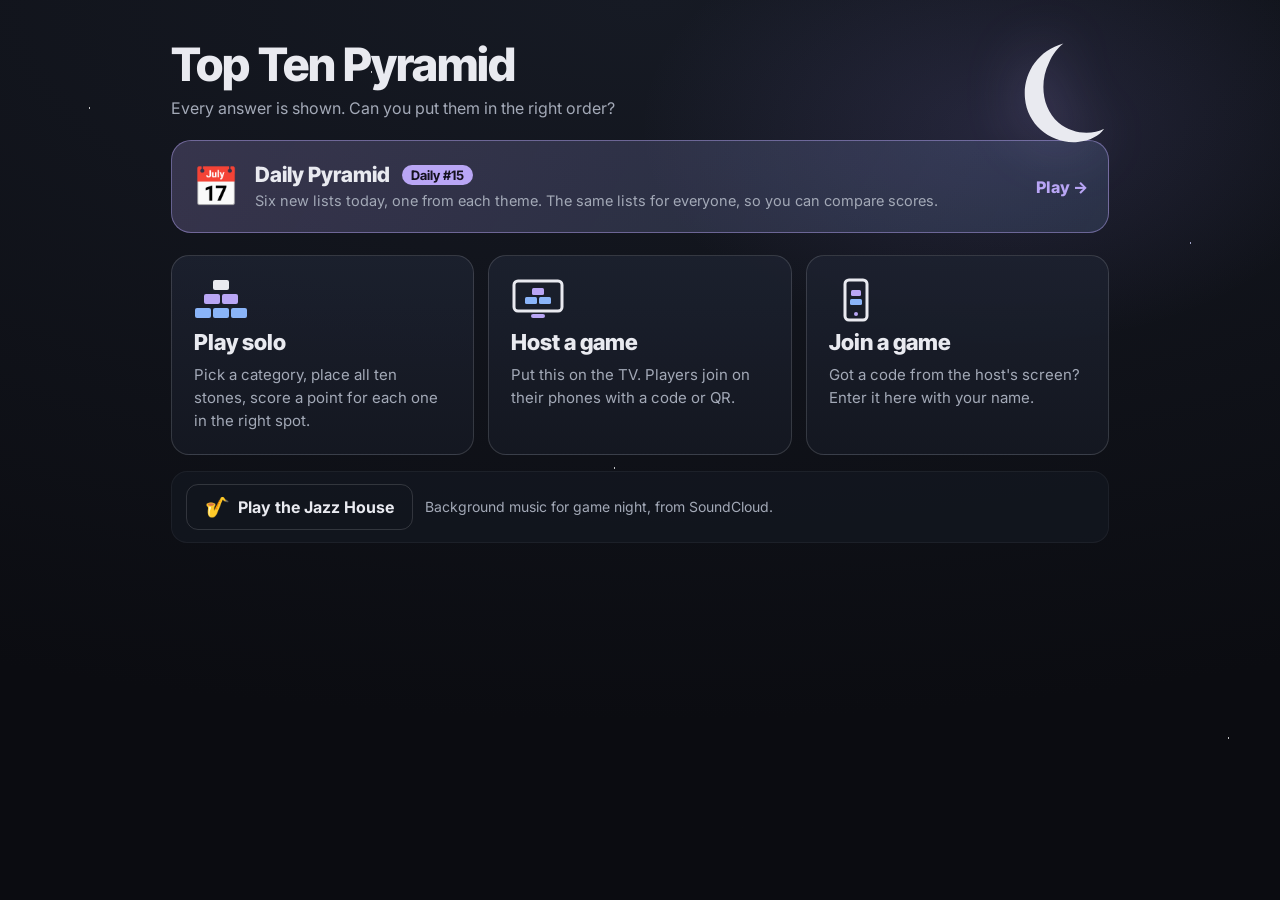
==== commit 15e5d5a5: "Reviewed lists, Daily Pyramid, sudden death, multi-player blackjack, rejoin QR - 65 lists from the r" ====
--- a/index.html
+++ b/index.html
@@ -399,6 +399,63 @@
 .pyr.rev~.ground~.tray{display:none}
 .music .now.wide{white-space:normal;max-width:none;text-align:center}
 
+/* ---------- scoring extras ---------- */
+.dbl{margin:4px auto 6px;width:fit-content;padding:5px 14px;border-radius:99px;background:linear-gradient(90deg,var(--acc),var(--blue));color:#15121f;font:800 14px/1.2 "Inter Tight",Inter,sans-serif;letter-spacing:.02em;animation:pop .5s ease-out both}
+body.tv .dbl{font-size:20px;padding:8px 20px}
+.board-lb li .s em.perf{color:#e6d27a}
+.board-lb li .s em.spd{color:var(--blue);font-size:13px}
+.banner.perfect{border-color:#e6d27a;box-shadow:0 0 40px -10px rgba(230,210,122,.6)}
+.banner.perfect .big{color:#e6d27a}
+
+/* ---------- manage players ---------- */
+.manage{max-width:900px;margin:14px auto 0}
+.manage summary{cursor:pointer;font-weight:700;min-height:30px;display:flex;align-items:center;gap:6px}
+.manage summary span{color:var(--muted);font-weight:400}
+.mlist{list-style:none;margin:10px 0 0;padding:0;display:grid;gap:6px}
+.mlist li{display:flex;align-items:center;gap:10px;flex-wrap:wrap;padding:6px 10px;border-radius:12px;background:rgba(255,255,255,.04)}
+.mlist .n{display:flex;align-items:center;gap:8px;flex:1 1 160px}
+.mlist .n svg{width:32px;height:32px;flex:none}
+.mlist .dup{font-style:normal;font-size:12px;padding:2px 8px;border-radius:99px;background:rgba(242,169,126,.16);color:var(--coral)}
+.mbtns{display:flex;gap:6px}
+.mbtns button{min-height:38px;padding:0 12px;font-size:14px}
+.mform{display:flex;gap:6px;flex:1 1 220px}
+.mform input{flex:1;min-height:40px}
+.mform button{min-height:40px;padding:0 12px}
+#jManage{margin:0 auto 12px;max-width:560px;animation:slideDown .3s ease-out}
+
+/* ---------- Guess the Song clip ---------- */
+.songframe{position:fixed;left:-10000px;top:0;width:320px;height:120px;border:0;opacity:0;pointer-events:none}
+.listen{display:grid;place-items:center;margin:18px auto 6px;width:clamp(130px,18vw,200px);aspect-ratio:1;border-radius:50%;background:radial-gradient(circle,rgba(138,180,248,.28),rgba(138,180,248,.06) 70%);border:2px solid rgba(138,180,248,.5);font-size:clamp(60px,9vw,96px)}
+.listen.on{animation:listen 1.1s ease-in-out infinite}
+@keyframes listen{0%,100%{box-shadow:0 0 0 0 rgba(138,180,248,.5);transform:scale(1)}50%{box-shadow:0 0 0 22px rgba(138,180,248,0);transform:scale(1.05)}}
+/* next game: join panel on the final screen */
+.nextjoin{display:flex;gap:22px;align-items:center;justify-content:center;flex-wrap:wrap;max-width:720px;margin:18px auto 0;text-align:left;animation:fadeUp .6s 1.4s ease-out both}
+.nextjoin .nqr{width:170px;height:170px;border-radius:12px;display:block;image-rendering:pixelated}
+.nextjoin h3{margin:0 0 6px}
+.nextjoin .nbig{font:800 44px/1 "JetBrains Mono",monospace;color:var(--acc);letter-spacing:.12em;margin:6px 0}
+.bj.n3 .card,.bj.n4 .card,.bj.n5 .card,.bj.n6 .card{transform:scale(.85)}
+
+/* ---------- Daily Pyramid ---------- */
+.dailydoor{display:flex;align-items:center;gap:16px;width:100%;margin-top:20px;padding:16px 20px;border-radius:20px;text-align:left;cursor:pointer;color:var(--ink);background:linear-gradient(120deg,rgba(185,166,245,.22),rgba(138,180,248,.14));border:1px solid rgba(185,166,245,.45);transition:transform .2s,box-shadow .2s}
+.dailydoor:hover{transform:translateY(-2px);box-shadow:0 14px 34px -18px rgba(185,166,245,.7)}
+.dailydoor .dcal{font-size:38px}
+.dailydoor .dtxt{display:flex;flex-direction:column;gap:3px;flex:1}
+.dailydoor b{font:800 21px/1.2 "Inter Tight",Inter,sans-serif}
+.dailydoor b em{font-style:normal;font-weight:700;font-size:13px;margin-left:8px;padding:2px 9px;border-radius:99px;background:var(--acc);color:#15121f;vertical-align:middle}
+.dailydoor .dtxt>span{color:var(--muted);font-size:14.5px;font-weight:400}
+.dailydoor .dgo{font-weight:800;color:var(--acc);white-space:nowrap}
+.dhead{display:flex;flex-wrap:wrap;gap:10px 16px;align-items:center;justify-content:center;margin:6px 0 4px;color:var(--muted);font-size:14.5px}
+.dhead .dnum{font-weight:800;color:var(--acc)}
+.dpips{display:flex;gap:6px}
+.dpips i{font-style:normal;width:30px;height:30px;display:grid;place-items:center;border-radius:50%;background:rgba(255,255,255,.05);opacity:.45;font-size:15px}
+.dpips i.done{opacity:.85;background:rgba(166,217,160,.18)}
+.dpips i.now{opacity:1;background:rgba(185,166,245,.3);box-shadow:0 0 0 2px var(--acc)}
+.drows{list-style:none;margin:14px auto 6px;padding:0;max-width:520px;display:grid;gap:6px;text-align:left}
+.drows li{display:flex;gap:10px;align-items:center;padding:8px 12px;border-radius:12px;background:rgba(255,255,255,.05)}
+.drows .n{flex:1;font-size:14.5px}
+.drows b{font-family:"JetBrains Mono",monospace}
+.dshare{white-space:pre-wrap;text-align:left;margin:10px auto;max-width:420px;padding:10px 14px;border-radius:12px;background:rgba(0,0,0,.3);font-size:14px}
+
 /* TV mode: bigger everything, controls tucked away */
 body.tv .wrap{max-width:1600px}
 body.tv{font-size:19px}
@@ -426,6 +483,11 @@
 
   <!-- HOME -->
   <section id="vHome">
+    <button class="dailydoor" type="button" data-go="daily">
+      <span class="dcal" aria-hidden="true">📅</span>
+      <span class="dtxt"><b>Daily Pyramid <em id="dailyNum"></em></b><span>Six new lists today, one from each theme. The same lists for everyone, so you can compare scores.</span></span>
+      <span class="dgo" aria-hidden="true">Play →</span>
+    </button>
     <div class="doors">
       <button class="door" type="button" data-go="solo">
         <svg class="ic" viewBox="0 0 54 44" aria-hidden="true"><rect x="19" y="2" width="16" height="10" rx="2" fill="#e9eaf0"/><rect x="10" y="16" width="16" height="10" rx="2" fill="#b9a6f5"/><rect x="28" y="16" width="16" height="10" rx="2" fill="#b9a6f5"/><rect x="1" y="30" width="16" height="10" rx="2" fill="#8ab4f8"/><rect x="19" y="30" width="16" height="10" rx="2" fill="#8ab4f8"/><rect x="37" y="30" width="16" height="10" rx="2" fill="#8ab4f8"/></svg>
@@ -441,6 +503,27 @@
       </button>
     </div>
     <div class="menurow"><button class="ghost musicbtn" type="button" id="mMenu"><span aria-hidden="true">🎷</span> Play the Jazz House</button><span class="sub">Background music for game night, from SoundCloud.</span></div>
+  </section>
+
+  <!-- DAILY -->
+  <section id="vDaily" class="hidden">
+    <div class="dhead" id="dHead"></div>
+    <div id="dPlay">
+      <div id="dBoard"></div>
+      <div class="bar">
+        <button class="go" type="button" id="dCheck" disabled>Check my pyramid</button>
+        <button class="ghost" type="button" id="dClear">Clear</button>
+      </div>
+      <div class="banner hidden" id="dResult"><div class="big" id="dScore"></div><p id="dMsg"></p><div class="bar"><button class="go" type="button" id="dNext">Next</button></div></div>
+    </div>
+    <div id="dSum" class="hidden">
+      <div class="banner"><div class="lbl">Today's score</div><div class="big" id="dTotal"></div><p id="dVerdict"></p>
+        <ol class="drows" id="dRows"></ol>
+        <div class="bar"><button class="go" type="button" id="dShare">Share my score</button></div>
+        <pre class="dshare hidden" id="dShareTxt"></pre>
+        <p class="sub" id="dNextIn"></p>
+      </div>
+    </div>
   </section>
 
   <!-- SOLO -->
@@ -480,11 +563,12 @@
           <p class="sub ctlnote" id="hCtlNote"></p>
         </div>
         <div class="panel hidden" id="hLbPanel"><h3 id="hLbTitle">Leaderboard</h3><ol class="board-lb" id="hLb"></ol></div>
-        <div class="panel" id="hHow"><h3>How a game works</h3><p class="sub" style="margin:6px 0 0">6 rounds. At the start everyone votes for a theme to play all game; a tie goes to a blackjack showdown. Each round, rank a fresh pyramid for a point per correct stone. At half-time the wheel picks a mini-game worth 5 points.</p></div>
+        <div class="panel" id="hHow"><h3>How a game works</h3><p class="sub" style="margin:6px 0 0">6 rounds. At the start everyone votes for a theme to play all game; a tie goes to a blackjack showdown. Each round, rank a fresh pyramid for a point per correct stone, +3 for a perfect pyramid, and the final round counts double. At half-time the wheel picks a mini-game worth 5 points. Level on points? The faster lock-in times win.</p></div>
       </div>
     </div>
     <div id="hStage" class="hidden">
       <div class="mini">Join with code <b id="hCode2"></b><span id="hRound"></span></div>
+      <div class="dbl hidden" id="hDouble">×2 Final round: double points</div>
       <div class="cat"><h2 id="hTitle"></h2><p id="hNote"></p></div>
       <div class="timer hidden" id="hTimer"></div>
       <div id="hBoard"></div>
@@ -502,8 +586,10 @@
       <button class="go hidden" type="button" id="hSpin">Spin the wheel</button>
       <button class="ghost" type="button" id="hTv">TV mode</button>
       <button class="ghost hidden" type="button" id="hEnd">End game</button>
+      <button class="ghost" type="button" id="hSfx" aria-pressed="true">🔊 Sound effects on</button>
       <button class="ghost" type="button" id="hNew">New game code</button>
     </div>
+    <details class="manage panel" id="hManage"><summary>👥 Manage players <span id="hManageCount"></span></summary><p class="sub">Rename a joke name or one of two phones using the same name, or remove a player.</p><div id="hManageList"></div></details>
   </section>
 
   <!-- JOIN / PLAYER -->
@@ -520,8 +606,10 @@
     <div id="jPlay" class="hidden">
       <div class="mini"><span id="jMeAv"></span><span id="jWho"></span><span>Code <b id="jCodeShow"></b></span><span id="jTotal"></span></div>
       <div id="jCtl" class="ctlbar hidden" aria-label="Host controls"></div>
+      <div id="jManage" class="panel manage hidden"><h3>Players</h3><p class="sub">Rename or remove a player. Everyone else sees it on the TV.</p><div id="jManageList"></div></div>
       <div id="jWait" class="wait"><div class="big" id="jWaitBig">You're in!</div><p id="jWaitMsg">Watch the TV. The game starts when the host is ready.</p><ol class="board-lb" id="jLb" style="max-width:460px;margin:0 auto;text-align:left"></ol></div>
       <div id="jRound" class="hidden">
+        <div class="dbl hidden" id="jDouble">×2 Final round: double points</div>
         <div class="timer hidden" id="jTimer"></div>
         <div id="jBoard"></div>
         <div class="bar"><button class="go" type="button" id="jLock" disabled>Lock in</button><button class="ghost" type="button" id="jClear">Clear</button></div>
@@ -2234,6 +2322,88 @@
   for (const g of GROUPS) g.emoji=EMO[g.id]||'⭐';
 }
 
+/* Lists chosen in the November 2026 review: each replaces the list with the old id (in its place),
+   or is added (old id null). Items are [answer, figure shown on reveal]. */
+{
+  const R = [
+  // ---------- Geography ----------
+  ['geo','mtn',{id:'r_mtn',t:'Famous mountains by height',n:'Height above sea level.',items:[['Everest','8,849 m'],['K2','8,611 m'],['Aconcagua','6,961 m'],['Denali','6,190 m'],['Kilimanjaro','5,895 m'],['Mount Elbrus','5,642 m'],['Mont Blanc','4,806 m'],['Matterhorn','4,478 m'],['Mount Fuji','3,776 m'],['Ben Nevis','1,345 m']]}],
+  ['geo','river',{id:'r_landmarks',t:'Famous landmarks by height',n:'Measured to the very tip.',items:[['Burj Khalifa','828 m'],['CN Tower','553 m'],['Petronas Towers','452 m'],['Empire State Building','443 m'],['Eiffel Tower','330 m'],['The Shard','310 m'],['Blackpool Tower','158 m'],['London Eye','135 m'],['Big Ben (Elizabeth Tower)','96 m'],['Statue of Liberty','93 m']]}],
+  ['geo','islands',{id:'r_islands',t:'Famous islands by size',n:'By area.',items:[['Greenland','2.1m km²'],['Madagascar','587,000 km²'],['Great Britain','209,000 km²'],['Iceland','102,000 km²'],['Ireland','84,000 km²'],['Sicily','25,700 km²'],['Jamaica','11,000 km²'],['Cyprus','9,250 km²'],['Majorca','3,640 km²'],['Isle of Wight','380 km²']]}],
+  ['geo','lakes',{id:'r_gdp',t:'Biggest economies in the world',n:'GDP in 2023 (IMF).',items:[['United States','$27.4tn'],['China','$17.8tn'],['Germany','$4.5tn'],['Japan','$4.2tn'],['India','$3.6tn'],['United Kingdom','$3.3tn'],['France','$3.0tn'],['Italy','$2.3tn'],['Brazil','$2.2tn'],['Canada','$2.1tn']]}],
+  ['geo','g_canarea',{id:'r_asiapop',t:'Most populous countries in Asia',n:'2026 estimates, not counting Russia and Turkey.',items:[['India','1.47bn'],['China','1.41bn'],['Indonesia','288m'],['Pakistan','258m'],['Bangladesh','177m'],['Japan','122m'],['Philippines','118m'],['Vietnam','102m'],['Iran','93m'],['Thailand','72m']]}],
+  ['geo','g_bislands',{id:'r_eupop',t:'Most populous EU countries',n:'Eurostat, 2025.',items:[['Germany','83.6m'],['France','68.6m'],['Italy','59.0m'],['Spain','49.1m'],['Poland','36.5m'],['Romania','19.0m'],['Netherlands','18.0m'],['Belgium','11.9m'],['Czechia','10.9m'],['Portugal','10.7m']]}],
+  ['geo','g_medisl',{id:'r_euarea',t:'Largest countries in Europe',n:'Whole countries, Russia included. Norway counts Svalbard.',items:[['Russia','17.1m km²'],['Ukraine','604,000 km²'],['France','552,000 km²'],['Spain','506,000 km²'],['Sweden','450,000 km²'],['Norway','385,000 km²'],['Germany','358,000 km²'],['Finland','338,000 km²'],['Poland','313,000 km²'],['Italy','302,000 km²']]}],
+  ['geo','g_canpop',{id:'r_capitals',t:'Capitals of the ten biggest countries',n:"In order of their country's size.",items:[['Moscow','Russia'],['Ottawa','Canada'],['Washington, D.C.','United States'],['Beijing','China'],['Brasília','Brazil'],['Canberra','Australia'],['New Delhi','India'],['Buenos Aires','Argentina'],['Astana','Kazakhstan'],['Algiers','Algeria']]}],
+  ['geo','g_nalakes',{id:'r_airports',t:"World's busiest airports",n:'Passengers in 2023.',items:[['Atlanta','104.7m'],['Dubai','87.0m'],['Dallas/Fort Worth','81.8m'],['London Heathrow','79.2m'],['Tokyo Haneda','78.7m'],['Denver','77.8m'],['Istanbul','76.0m'],['Los Angeles','75.1m'],["Chicago O'Hare",'73.9m'],['Delhi','72.2m']]}],
+  // ---------- Sport ----------
+  ['sport','s_oly1',{id:'r_moments',t:'Iconic sporting moments in order',n:'In order.',items:[['England win the World Cup','1966'],['Rumble in the Jungle','1974'],["Maradona's Hand of God",'1986'],["Jonny Wilkinson's World Cup drop goal",'2003'],['England win the Ashes','2005'],['Usain Bolt runs 9.58','2009'],['Super Saturday at London 2012','2012'],['Leicester win the league','2016'],['Lionesses win the Euros','2022'],['Messi wins the World Cup','2022']]}],
+  ['sport','s_winter',{id:'r_legends',t:'Sporting legends from oldest to youngest',n:'By date of birth.',items:[['Pelé','1940'],['Muhammad Ali','1942'],['Diego Maradona','1960'],['Michael Jordan','1963'],['Tiger Woods','1975'],['LeBron James','1984'],['Usain Bolt','1986'],['Conor McGregor','1988'],['Simone Biles','1997'],['Max Verstappen','1997']]}],
+  ['sport','s_euro1st',{id:'r_grounds',t:'Famous sports grounds by opening year',n:'When each first opened.',items:[["Lord's",'1814'],['Anfield','1884'],['Twickenham','1909'],['Old Trafford','1910'],['Wembley (the original)','1923'],['Camp Nou','1957'],['Millennium Stadium','1999'],['Emirates Stadium','2006'],['Wembley (the new one)','2007'],['Tottenham Hotspur Stadium','2019']]}],
+  ['sport','s_lfcmgr',{id:'r_transfers',t:'World-record transfers in order',n:'Each one broke the world transfer record.',items:[['Diego Maradona','1982'],['Ruud Gullit','1987'],['Roberto Baggio','1990'],['Alan Shearer','1996'],['Ronaldo (Brazil)','1997'],['Luís Figo','2000'],['Zinedine Zidane','2001'],['Cristiano Ronaldo','2009'],['Gareth Bale','2013'],['Neymar','2017']]}],
+  ['sport','s_bdor90',{id:'r_footballers',t:'Footballers from oldest to youngest',n:'By date of birth.',items:[['Zlatan Ibrahimović','1981'],['Cristiano Ronaldo','1985'],['Lionel Messi','1987'],['Mohamed Salah','1992'],['Harry Kane','1993'],['Kylian Mbappé','1998'],['Erling Haaland','2000'],['Bukayo Saka','2001'],['Jude Bellingham','2003'],['Lamine Yamal','2007']]}],
+  ['sport','s_paristot',{id:'r_managers',t:'Football managers from oldest to youngest',n:'By date of birth.',items:[['Alex Ferguson','1941'],['Arsène Wenger','1949'],['Carlo Ancelotti','1959'],['José Mourinho','1963'],['Jürgen Klopp','1967'],['Gareth Southgate','1970'],['Pep Guardiola','1971'],['Mauricio Pochettino','1972'],['Thomas Tuchel','1973'],['Mikel Arteta','1982']]}],
+  ['sport','s_nbareb',{id:'r_britstars',t:'British sports stars from oldest to youngest',n:'By date of birth.',items:[['David Beckham','1975'],['Lewis Hamilton','1985'],['Andy Murray','1987'],['Tyson Fury','1988'],['Anthony Joshua','1989'],['Harry Kane','1993'],['Tom Daley','1994'],['Emma Raducanu','2002'],['Jude Bellingham','2003'],['Luke Littler','2007']]}],
+  ['sport','s_commgames',{id:'r_tennis',t:'Tennis stars from oldest to youngest',n:'By date of birth.',items:[['Venus Williams','1980'],['Roger Federer','1981'],['Serena Williams','1981'],['Rafael Nadal','1986'],['Novak Djokovic','1987'],['Daniil Medvedev','1996'],['Naomi Osaka','1997'],['Jannik Sinner','2001'],['Carlos Alcaraz','2003'],['Coco Gauff','2004']]}],
+  // ---------- Music ----------
+  ['music','m_xmas10s',{id:'r_malepop',t:'Male pop stars from oldest to youngest',n:'By date of birth.',items:[['Elton John','1947'],['Michael Jackson','1958'],['George Michael','1963'],['Robbie Williams','1974'],['Justin Timberlake','1981'],['Bruno Mars','1985'],['The Weeknd','1990'],['Justin Bieber','1994'],['Lewis Capaldi','1996'],['Shawn Mendes','1998']]}],
+  ['music','m_beatles1',{id:'r_grammys',t:'Music stars with the most Grammy wins',n:'Career Grammy wins, up to the 2026 awards.',items:[['Beyoncé','35'],['Kendrick Lamar','27'],['Jay-Z','25'],['Kanye West','24'],['U2','22'],['Aretha Franklin','18'],['Alicia Keys','17'],['Adele','16'],['Eminem','15'],['Taylor Swift','14']]}],
+  ['music','m_taylor1',{id:'r_ukrap',t:'UK rappers from oldest to youngest',n:'By date of birth.',items:[['Wiley','1979'],['Ms. Dynamite','1981'],['Skepta','1982'],['Dizzee Rascal',''],['Tinie Tempah','1988'],['Stormzy','1993'],['Little Simz','1994'],['J Hus','1996'],['Central Cee','1998'],['Aitch','1999']]}],
+  ['music','m_rihanna1',{id:'r_bruno',t:'Bruno Mars hits in release order',n:'Singles, including duets.',items:[['Grenade','2010'],['Locked Out of Heaven','2012'],['When I Was Your Man','2013'],['Treasure','2013'],['24K Magic','2016'],["That's What I Like",'2017'],['Finesse','2018'],['Leave the Door Open','2021'],['Die with a Smile','2024'],['APT.','2024']]}],
+  ['music','m_composers',{id:'r_00s',t:'2000s hits, one from each year',n:'2000 to 2009, in order.',items:[['Oops!... I Did It Again','2000'],["Can't Get You Out of My Head",'2001'],['A Thousand Miles','2002'],['Hey Ya!','2003'],['Yeah!','2004'],["You're Beautiful",'2005'],["Hips Don't Lie",'2006'],['Umbrella','2007'],['Viva la Vida','2008'],['I Gotta Feeling','2009']]}],
+  ['music','m_hiphop',{id:'r_raphits',t:'Rap hits in release order',n:'Singles.',items:[['Lose Yourself','2002'],['In Da Club','2003'],['Gold Digger','2005'],['Empire State of Mind','2009'],['Super Bass','2011'],['Thrift Shop','2012'],['Hotline Bling','2015'],['Rockstar','2017'],['Sicko Mode','2018'],['Not Like Us','2024']]}],
+  ['music','m_queen',{id:'r_bands',t:'Famous bands in order of forming',n:'When each band got together.',items:[['The Beatles','1960'],['The Rolling Stones','1962'],['Queen','1970'],['ABBA','1972'],['U2','1976'],['Radiohead','1985'],['Blur','1988'],['Oasis','1991'],['Coldplay','1996'],['Arctic Monkeys','2002']]}],
+  ['music','m_beyonce',{id:'r_10s',t:'2010s hits, one from each year',n:'2010 to 2019, in order.',items:[['Just the Way You Are','2010'],['Somebody That I Used to Know','2011'],['Gangnam Style','2012'],['Get Lucky','2013'],['Uptown Funk','2014'],['Sorry','2015'],['One Dance','2016'],['Shape of You','2017'],["God's Plan",'2018'],['Bad Guy','2019']]}],
+  ['music','m_eminem',{id:'r_summer',t:'Summer anthems in release order',n:'Singles.',items:[['Summer Nights','1978'],['Club Tropicana','1983'],['The Boys of Summer','1984'],["Summer of '69",'1985'],['Summertime','1991'],['Dancing in the Moonlight','2000'],['Summer','2014'],['Despacito','2017'],['Watermelon Sugar','2019'],['Espresso','2024']]}],
+  ['music','m_adele',{id:'r_rihanna',t:'Rihanna hits in release order',n:'Singles.',items:[['SOS','2006'],['Unfaithful','2006'],['Umbrella','2007'],['Disturbia','2008'],['Rude Boy','2010'],['Only Girl (In the World)','2010'],['We Found Love','2011'],['Diamonds','2012'],['Work','2016'],['Lift Me Up','2022']]}],
+  ['music','m_eurovision',{id:'r_moviesongs',t:'Movie songs in release order',n:"By the film's release.",items:[['Eye of the Tiger','1982'],['Ghostbusters','1984'],['Take My Breath Away','1986'],["(I've Had) The Time of My Life",'1987'],['I Will Always Love You','1992'],['My Heart Will Go On','1997'],['Happy','2013'],["Can't Stop the Feeling!",'2016'],['Shallow','2018'],['What Was I Made For?','2023']]}],
+  ['music',null,{id:'r_musictv',t:'Music TV shows by first episode',n:'In order.',items:[['Eurovision Song Contest','1956'],['Top of the Pops','1964'],['Stars in Their Eyes','1990'],['Later... with Jools Holland','1992'],['Never Mind the Buzzcocks','1996'],['Pop Idol','2001'],['Fame Academy','2002'],['The X Factor','2004'],['The Voice UK','2012'],['The Masked Singer','2020']]}],
+  ['music',null,{id:'r_dance',t:'Dance-craze songs in release order',n:'The famous versions.',items:[['The Twist','1960'],['The Loco-Motion','1962'],['Y.M.C.A.','1978'],['Thriller','1983'],['Vogue','1990'],['Macarena','1995'],['Cha Cha Slide','2000'],['Crank That (Soulja Boy)','2007'],['Single Ladies','2008'],['Watch Me (Whip/Nae Nae)','2015']]}],
+  ['music',null,{id:'r_breakthrough',t:'Breakthrough hits in release order',n:"Each star's first big hit.",items:[['...Baby One More Time (Britney Spears)','1998'],['Genie in a Bottle (Christina Aguilera)','1999'],['Crazy in Love (Beyoncé)','2003'],['Pon de Replay (Rihanna)','2005'],['Just Dance (Lady Gaga)','2008'],['The A Team (Ed Sheeran)','2011'],['Royals (Lorde)','2013'],['Be the One (Dua Lipa)','2015'],['Ocean Eyes (Billie Eilish)','2016'],['Sign of the Times (Harry Styles)','2017']]}],
+  ['music',null,{id:'r_coldplay',t:'Coldplay hits in release order',n:'Singles.',items:[['Yellow','2000'],['Clocks','2003'],['Speed of Sound','2005'],['Fix You','2005'],['Paradise','2011'],['A Sky Full of Stars','2014'],['Hymn for the Weekend','2016'],['Something Just Like This','2017'],['Higher Power','2021'],['My Universe','2021']]}],
+  ['music',null,{id:'r_karaoke',t:'Karaoke favourites in release order',n:'Singles.',items:[['Sweet Caroline','1969'],['Dancing Queen','1976'],["Don't Stop Believin'",'1981'],["Livin' on a Prayer",'1986'],['I Wanna Dance with Somebody','1987'],['Angels','1997'],['Mr. Brightside','2004'],['Valerie','2007'],['Shut Up and Dance','2014'],['Dancing on My Own','2016']]}],
+  ['music',null,{id:'r_playmusic',t:'Ways to play music, in order of invention',n:'In order.',items:[['Phonograph','1877'],['Radio broadcasts','1920'],['Vinyl LP','1948'],['Cassette tape','1963'],['Sony Walkman','1979'],['CD','1982'],['MiniDisc','1992'],['MP3 player','1998'],['iPod','2001'],['Spotify','2008']]}],
+  ['music',null,{id:'r_onename',t:'One-name singers from oldest to youngest',n:'By date of birth.',items:[['Cher','1946'],['Prince','1958'],['Seal','1963'],['Shakira','1977'],['Usher','1978'],['Pink','1979'],['Adele','1988'],['Zendaya','1996'],['Lorde','1996'],['RAYE','1997']]}],
+  // ---------- History ----------
+  ['history','moon',{id:'r_potus',t:'US presidents from Nixon to Biden',n:'In order.',items:[['Richard Nixon','1969'],['Gerald Ford','1974'],['Jimmy Carter','1977'],['Ronald Reagan','1981'],['George H. W. Bush','1989'],['Bill Clinton','1993'],['George W. Bush','2001'],['Barack Obama','2009'],['Donald Trump','2017'],['Joe Biden','2021']]}],
+  ['history','space',{id:'r_men',t:'Famous men in history, oldest first',n:'By year of birth.',items:[['Julius Caesar','100 BC'],['William the Conqueror','c. 1028'],['Henry VIII','1491'],['William Shakespeare','1564'],['Napoleon','1769'],['Abraham Lincoln','1809'],['Mahatma Gandhi','1869'],['Winston Churchill','1874'],['Nelson Mandela','1918'],['Martin Luther King Jr.','1929']]}],
+  ['history','states13',{id:'r_women',t:'Famous women in history, oldest first',n:'By year of birth.',items:[['Cleopatra','69 BC'],['Joan of Arc','1412'],['Elizabeth I','1533'],['Queen Victoria','1819'],['Florence Nightingale','1820'],['Emmeline Pankhurst','1858'],['Marie Curie','1867'],['Rosa Parks','1913'],['Margaret Thatcher','1925'],['Malala Yousafzai','1997']]}],
+  ['history','rome',{id:'r_tech',t:'Tech launches in order',n:'By the year they came out.',items:[['Sony Walkman','1979'],['CD','1982'],['Game Boy','1989'],['DVD','1996'],['Google','1998'],['Wikipedia','2001'],['YouTube','2005'],['iPhone','2007'],['Instagram','2010'],['ChatGPT','2022']]}],
+  ['history','olyhosts',{id:'r_royals',t:'The royal family from oldest to youngest',n:'By date of birth.',items:[['Queen Camilla','1947'],['King Charles III','1948'],['Princess Anne','1950'],['Prince Andrew','1960'],['Prince Edward','1964'],['Meghan, Duchess of Sussex','1981'],['Catherine, Princess of Wales','1982'],['Prince William','1982'],['Prince Harry','1984'],['Prince George','2013']]}],
+  ['history','h_tudor',{id:'r_periods',t:'Periods of British history in order',n:'Earliest first.',items:[['Stone Age',''],['Bronze Age',''],['Iron Age',''],['Roman Britain','AD 43'],['Anglo-Saxon','c. 410'],['Norman','1066'],['Tudor','1485'],['Georgian','1714'],['Victorian','1837'],['Edwardian','1901']]}],
+  ['history','h_norman',{id:'r_landmarksuk',t:'British landmarks, oldest first',n:'By when each was built.',items:[['Stonehenge','c. 3000 BC'],["Hadrian's Wall",'AD 122'],['Tower of London','1078'],['Hampton Court Palace','1515'],["St Paul's Cathedral",'1710'],['Big Ben','1859'],['Tower Bridge','1894'],['Angel of the North','1998'],['London Eye','2000'],['The Shard','2012']]}],
+  ['history','h_britain',{id:'r_90s',t:'Big moments of the 1990s in order',n:'In order.',items:[['Nelson Mandela freed','1990'],['Gulf War','1991'],['First Premier League season','1992'],['Channel Tunnel opens','1994'],['Toy Story released','1995'],['Euro 96 in England','1996'],['Death of Princess Diana','1997'],['Good Friday Agreement','1998'],['Euro currency launched','1999'],['The millennium','2000']]}],
+  ['history','h_usa',{id:'r_icons',t:'20th-century icons, oldest first',n:'By year of birth.',items:[['Albert Einstein','1879'],['Charlie Chaplin','1889'],['Walt Disney','1901'],['Marilyn Monroe','1926'],['Audrey Hepburn','1929'],['Elvis Presley','1935'],['John Lennon','1940'],['Steve Jobs','1955'],['Michael Jackson','1958'],['Princess Diana','1961']]}],
+  ['history','h_germany',{id:'r_medical',t:'Medical milestones in order',n:'In order.',items:[['First vaccine (smallpox)','1796'],['First operation under anaesthetic','1846'],['X-rays discovered','1895'],['Penicillin discovered','1928'],['NHS founded','1948'],["DNA's double helix found",'1953'],['First heart transplant','1967'],['First IVF baby','1978'],['Dolly the sheep cloned','1996'],['First COVID vaccine given','2020']]}],
+  ['history','h_potus3',{id:'r_transport',t:'Transport milestones in order',n:'In order.',items:[['First public steam railway','1825'],['London Underground opens','1863'],['First motor car','1886'],["Wright brothers' first flight",'1903'],['Ford Model T','1908'],['First jet airliner','1952'],["Concorde's first flight",'1969'],['Channel Tunnel opens','1994'],['First Tesla car','2008'],['Elizabeth line opens','2022']]}],
+  ['history','h_potus4',{id:'r_2000s',t:'Big moments of the 2000s in order',n:'In order.',items:[['Millennium Dome opens','2000'],['First Harry Potter film','2001'],['Euro notes and coins arrive','2002'],["Concorde's last flight",'2003'],['Facebook launches','2004'],['London wins the 2012 Olympics','2005'],['Pluto stops being a planet','2006'],['Smoking ban in England','2007'],['Barack Obama elected','2008'],['Michael Jackson dies','2009']]}],
+  ['history','h_ancient',{id:'r_companies',t:'Famous companies by founding year',n:'In order.',items:[['Coca-Cola','1886'],['Ford','1903'],['Disney','1923'],['LEGO','1932'],["McDonald's",'1940'],['Microsoft','1975'],['Apple','1976'],['Amazon','1994'],['Google','1998'],['Facebook','2004']]}],
+  ['history','h_houses',{id:'r_wars',t:'Wars since 1950, in order of starting',n:'By the year each began.',items:[['Korean War','1950'],['Vietnam War','1955'],['Falklands War','1982'],['Gulf War','1990'],['Bosnian War','1992'],['Kosovo War','1998'],['War in Afghanistan','2001'],['Iraq War','2003'],['Syrian civil war','2011'],["Russia's invasion of Ukraine",'2022']]}],
+  // ---------- Film, TV & pop culture ----------
+  ['pop','doctor',{id:'r_potter',t:'Wizarding World films in release order',n:'Harry Potter and Fantastic Beasts.',items:[["Philosopher's Stone",'2001'],['Chamber of Secrets','2002'],['Prisoner of Azkaban','2004'],['Goblet of Fire','2005'],['Order of the Phoenix','2007'],['Half-Blood Prince','2009'],['Deathly Hallows – Part 1','2010'],['Deathly Hallows – Part 2','2011'],['Fantastic Beasts and Where to Find Them','2016'],['The Crimes of Grindelwald','2018']]}],
+  ['pop','disney',{id:'r_dreamworks',t:'DreamWorks animated films in release order',n:'In order.',items:[['Shrek','2001'],['Shrek 2','2004'],['Madagascar','2005'],['Kung Fu Panda','2008'],['How to Train Your Dragon','2010'],['Puss in Boots','2011'],['The Croods','2013'],['Trolls','2016'],['The Boss Baby','2017'],['The Bad Guys','2022']]}],
+  ['pop','celeb',{id:'r_britcom',t:'British comedies by first episode',n:'In order.',items:[['Mr. Bean','1990'],['Father Ted','1995'],['The Royle Family','1998'],['Peep Show','2003'],['The Inbetweeners','2008'],['Miranda','2009'],["Mrs Brown's Boys",'2011'],['Fleabag','2016'],['Derry Girls','2018'],['Ghosts','2019']]}],
+  ['pop','strictly',{id:'r_franchises',t:'Film series by their first film',n:'In order.',items:[['James Bond','1962'],['Star Wars','1977'],['Indiana Jones','1981'],['Toy Story','1995'],['Shrek','2001'],['The Lord of the Rings','2001'],['Pirates of the Caribbean','2003'],['Twilight','2008'],['Despicable Me','2010'],['The Hunger Games','2012']]}],
+  ['pop','xfactor',{id:'r_tvstars',t:'TV stars from oldest to youngest',n:'By date of birth.',items:[['David Attenborough','1926'],['Simon Cowell','1959'],['Jeremy Clarkson','1960'],['Phillip Schofield','1962'],['Graham Norton','1963'],['Gordon Ramsay','1966'],['Claudia Winkleman','1972'],['Alan Carr','1976'],['Holly Willoughby','1981'],['Stacey Solomon','1989']]}],
+  ['pop','p_renaissance',{id:'r_dramas',t:'Hit TV dramas by first episode',n:'In order.',items:[['The Sopranos','1999'],['Lost','2004'],['Breaking Bad','2008'],['Game of Thrones','2011'],['Line of Duty','2012'],['Peaky Blinders','2013'],['Stranger Things','2016'],['Squid Game','2021'],['Wednesday','2022'],['Adolescence','2025']]}],
+  ['pop','p_pixar2',{id:'r_cartoontv',t:'Cartoon TV shows by first episode',n:'In order.',items:[['The Flintstones','1960'],['Scooby-Doo','1969'],['Danger Mouse','1981'],['The Simpsons','1989'],['Rugrats','1991'],['South Park','1997'],['Family Guy','1999'],['Phineas and Ferb','2007'],['Adventure Time','2010'],['Rick and Morty','2013']]}],
+  ['pop','p_bond2',{id:'r_films',t:'Famous films in release order',n:'In order.',items:[['The Wizard of Oz','1939'],['Jaws','1975'],['E.T.','1982'],['Back to the Future','1985'],['Jurassic Park','1993'],['Titanic','1997'],['The Matrix','1999'],['Avatar','2009'],['Inception','2010'],['Barbie','2023']]}],
+  ['pop','p_mcu2',{id:'r_kidsbooks',t:"Children's books in order of publication",n:'In order.',items:[["Alice's Adventures in Wonderland",'1865'],['The Tale of Peter Rabbit','1902'],['Winnie-the-Pooh','1926'],['The Hobbit','1937'],['The Lion, the Witch and the Wardrobe','1950'],['The Cat in the Hat','1957'],['The Very Hungry Caterpillar','1969'],['Matilda','1988'],["Harry Potter and the Philosopher's Stone",'1997'],['The Gruffalo','1999']]}],
+  ['pop','p_strictly2',{id:'r_themeparks',t:'Theme parks by opening year',n:'When each opened as a theme park.',items:[['Blackpool Pleasure Beach','1896'],['Disneyland','1955'],['Walt Disney World','1971'],['Thorpe Park','1979'],['Alton Towers','1980'],['EPCOT','1982'],['Disneyland Paris','1992'],['Legoland Windsor','1996'],['The Wizarding World of Harry Potter','2010'],['Epic Universe','2025']]}],
+  ['pop','p_celeb2',{id:'r_superactors',t:'Superhero actors by their first film in the role',n:'In order.',items:[['Christopher Reeve (Superman)','1978'],['Michael Keaton (Batman)','1989'],['Hugh Jackman (Wolverine)','2000'],['Tobey Maguire (Spider-Man)','2002'],['Christian Bale (Batman)','2005'],['Robert Downey Jr. (Iron Man)','2008'],['Chris Hemsworth (Thor)','2011'],['Gal Gadot (Wonder Woman)','2016'],['Tom Holland (Spider-Man)','2016'],['Robert Pattinson (Batman)','2022']]}],
+  ['pop','p_bgt',{id:'r_xmasfilms',t:'Christmas films in release order',n:'In order.',items:[["It's a Wonderful Life",'1946'],['White Christmas','1954'],['The Snowman','1982'],['Home Alone','1990'],['The Muppet Christmas Carol','1992'],['The Santa Clause','1994'],['Love Actually','2003'],['The Polar Express','2004'],['Arthur Christmas','2011'],['Klaus','2019']]}],
+  ['pop','p_bakeoff',{id:'r_sequels',t:'Film sequels in release order',n:'In order.',items:[['The Godfather Part II','1974'],['The Empire Strikes Back','1980'],['Back to the Future Part II','1989'],['Terminator 2','1991'],['Toy Story 2','1999'],['The Dark Knight','2008'],['Frozen II','2019'],['Top Gun: Maverick','2022'],['Inside Out 2','2024'],['Moana 2','2024']]}],
+  ['pop','p_bigbro',{id:'r_gamechars',t:'Video game characters by first game',n:'In order.',items:[['Pac-Man','1980'],['Mario','1981'],['Link','1986'],['Sonic','1991'],['Kirby','1992'],['Pikachu','1996'],['Lara Croft','1996'],['Master Chief','2001'],['Steve (Minecraft)','2009'],['Among Us crewmate','2018']]}],
+  ['pop','p_pokemon2',{id:'r_marvelactors',t:'Marvel actors from oldest to youngest',n:'By date of birth.',items:[['Samuel L. Jackson','1948'],['Robert Downey Jr.','1965'],['Mark Ruffalo','1967'],['Benedict Cumberbatch','1976'],['Tom Hiddleston','1981'],['Chris Evans','1981'],['Chris Hemsworth','1983'],['Elizabeth Olsen','1989'],['Letitia Wright','1993'],['Tom Holland','1996']]}],
+  ['pop','p_princess',{id:'r_longfilms',t:'Famous films, longest first',n:'Cinema running times.',items:[['The Return of the King','201 min'],['Titanic','194 min'],['Avengers: Endgame','181 min'],['The Godfather','175 min'],['Interstellar','169 min'],['Avatar','162 min'],['Inception','148 min'],['Barbie','114 min'],['The Lion King','88 min'],['Toy Story','81 min']]}],
+  ];
+  for (const [gid, oldId, cat] of R){
+    const g = GROUPS.find(x => x.id === gid);
+    const i = oldId ? g.cats.findIndex(c => c.id === oldId) : -1;
+    if (i >= 0) g.cats[i] = cat; else g.cats.push(cat);
+  }
+}
+
 /* Ten original cartoon characters: warm outlines, flat fills with darker shading, friendly faces, small looping animations (CSS in the page). */
 const AVATARS = [
   {id:'footballer', name:'Footballer'},
@@ -2523,13 +2693,14 @@
 let view='home';
 function show(v){
   view=v;
-  for (const [k,id] of [['home','vHome'],['solo','vSolo'],['host','vHost'],['join','vJoin']]){ $(id).classList.toggle('hidden',k!==v); if (k===v) enterAnim($(id)); }
+  if (v!=='daily' && location.hash==='#daily') history.replaceState(null,'',location.pathname+location.search);
+  for (const [k,id] of [['home','vHome'],['solo','vSolo'],['host','vHost'],['join','vJoin'],['daily','vDaily']]){ $(id).classList.toggle('hidden',k!==v); if (k===v) enterAnim($(id)); }
   $('homeBtn').classList.toggle('hidden',v==='home');
   if (typeof musicVis==='function') { musicVis(); applyVol(); }
   $('tagline').textContent = v==='host' ? 'Host screen: put this on the TV.' : v==='join' ? 'Game night on your phone.' : 'Every answer is shown. Can you put them in the right order?';
 }
 document.querySelectorAll('[data-go]').forEach(b=>b.addEventListener('click',()=>{
-  const g=b.dataset.go; if(g==='solo') startSolo(store('pyr-cat')||'pl'); if(g==='host') startHost(); if(g==='join') openJoin('');
+  const g=b.dataset.go; if(g==='solo') startSolo(store('pyr-cat')||'pl'); if(g==='host') startHost(); if(g==='join') openJoin(''); if(g==='daily') startDaily();
 }));
 $('homeBtn').addEventListener('click',()=>{ leaveOnline(); document.body.classList.remove('tv'); try{ if(document.fullscreenElement) document.exitFullscreen() }catch(e){} show('home'); try{history.replaceState(null,'',location.pathname+location.search)}catch(e){} });
 
@@ -2561,15 +2732,102 @@
 $('sNext').addEventListener('click',()=>{ const g=GROUPS.find(x=>x.id===byId(soloCat).group); const i=g.cats.findIndex(c=>c.id===soloCat); startSolo(g.cats[(i+1)%g.cats.length].id); });
 $('sRandom').addEventListener('click',()=>startSolo(randomCat(soloCat)));
 
+/* ---------- Daily Pyramid: the same six lists for everyone today, one from each theme ---------- */
+// Each theme's 30 lists are dealt in a shuffled order that is the same on every device, one a day,
+// so no list comes back until the whole theme has been used; then a fresh shuffle starts.
+const DAILY_START = Date.UTC(2026, 10, 22); // day #1 is 22 November 2026
+function dailyRng(seed){ let a=seed>>>0; return ()=>{ a=(a+0x6D2B79F5)>>>0; let t=a; t=Math.imul(t^t>>>15,t|1); t^=t+Math.imul(t^t>>>7,t|61); return ((t^t>>>14)>>>0)/4294967296; }; }
+function dailyHash(s){ let h=2166136261; for (const ch of s){ h^=ch.charCodeAt(0); h=Math.imul(h,16777619); } return h>>>0; }
+function seededShuffle(arr, rnd){ const a=arr.slice(); for (let i=a.length-1;i>0;i--){ const j=Math.floor(rnd()*(i+1)); [a[i],a[j]]=[a[j],a[i]]; } return a; }
+function dailyNumber(d=new Date()){ return Math.floor((Date.UTC(d.getFullYear(), d.getMonth(), d.getDate()) - DAILY_START)/864e5) + 1; }
+function dailySet(num){
+  const day=Math.max(0, num-1);
+  return GROUPS.map(g=>{
+    const ids=g.cats.map(c=>c.id).sort(), cycle=Math.floor(day/ids.length);
+    const order=seededShuffle(ids, dailyRng(dailyHash(g.id+':'+cycle)));
+    const cat=byId(order[day % ids.length]);
+    return {gid:g.id, cat, order:seededShuffle([...Array(10).keys()], dailyRng(dailyHash(cat.id+':'+num)))};
+  });
+}
+// only today's game is kept on this device (so a refresh doesn't lose it); nothing older
+let daily=null;
+function dailyKey(num){ return 'pyr-daily-'+num; }
+function dailySave(){ if (!daily) return; store(dailyKey(daily.num), JSON.stringify({i:daily.i, res:daily.res, placed:daily.play.placed, rev:daily.play.revealed})); }
+function startDaily(){
+  try { Object.keys(localStorage).filter(k=>k.startsWith('pyr-daily-') && k!==dailyKey(dailyNumber())).forEach(k=>localStorage.removeItem(k)); } catch(e) {}
+  const num=dailyNumber(), set=dailySet(num);
+  let saved=null; try{ saved=JSON.parse(store(dailyKey(num))||'null'); }catch(e){}
+  daily={num, set, i:0, res:[], play:null};
+  if (saved && Array.isArray(saved.res)){ daily.i=Math.min(saved.i||0, set.length); daily.res=saved.res.slice(0,set.length); }
+  show('daily');
+  if (location.hash!=='#daily') history.replaceState(null,'',location.pathname+location.search+'#daily'); // a refresh comes back here
+  if (daily.i>=set.length) return dailySummary();
+  dailyRound(saved && saved.i===daily.i ? saved : null);
+}
+function dailyRound(saved){
+  const r=daily.set[daily.i];
+  daily.play=newPlay(r.cat, r.order.slice());
+  if (saved && Array.isArray(saved.placed) && saved.placed.length===10){ daily.play.placed=saved.placed.slice(); daily.play.revealed=!!saved.rev; }
+  $('dSum').classList.add('hidden'); $('dPlay').classList.remove('hidden');
+  $('dHead').innerHTML=`<span class="dnum">Daily #${daily.num}</span><span>Round ${daily.i+1} of ${daily.set.length}</span><span class="dpips">${daily.set.map((s,k)=>`<i class="${k<daily.i?'done':k===daily.i?'now':''}">${GROUPS.find(g=>g.id===s.gid).emoji}</i>`).join('')}</span>`;
+  renderDaily();
+  if (daily.play.revealed) dailyShowResult(false);
+  else $('dResult').classList.add('hidden');
+}
+function renderDaily(){
+  if (dragOn || !daily || !daily.play) return;
+  const p=daily.play;
+  setH($('dBoard'), boardHTML(p), daily.num+':'+daily.i);
+  const full=!p.placed.includes(-1);
+  $('dCheck').disabled=!full||p.revealed; $('dClear').disabled=p.revealed;
+  dailySave();
+}
+function dailyShowResult(fresh){
+  const p=daily.play, n=scoreOf(p.cat,p.placed);
+  if (fresh){ daily.res[daily.i]=n; }
+  $('dScore').textContent = n===10 ? '★ 10 / 10' : `${n} / 10`;
+  $('dMsg').textContent = n===10 ? 'Perfect pyramid!' : n>=7 ? 'Brilliant ranking.' : n>=4 ? 'Solid effort.' : 'Tough one. On to the next.';
+  $('dNext').textContent = daily.i+1<daily.set.length ? `Next: ${GROUPS.find(g=>g.id===daily.set[daily.i+1].gid).emoji} round ${daily.i+2}` : 'See my score';
+  $('dResult').classList.remove('hidden');
+  $('dResult').classList.toggle('perfect', n===10);
+}
+$('dBoard').addEventListener('click',e=>{ if (daily && daily.play) boardClick(daily.play,e,renderDaily); });
+enableDrag($('dBoard'), ()=>daily&&daily.play, renderDaily);
+$('dClear').addEventListener('click',()=>{ daily.play.placed.fill(-1); daily.play.sel=null; renderDaily(); });
+$('dCheck').addEventListener('click',()=>{ const p=daily.play; p.revealed=true; p.sel=null; p.last=-1; renderDaily(); dailyShowResult(true); dailySave(); });
+$('dNext').addEventListener('click',()=>{ daily.i++; dailySave(); if (daily.i>=daily.set.length) dailySummary(); else dailyRound(null); window.scrollTo({top:0,behavior:'smooth'}); });
+function dailyShareText(){
+  const total=daily.res.reduce((a,b)=>a+(b||0),0);
+  const line=daily.set.map((s,k)=>`${GROUPS.find(g=>g.id===s.gid).emoji} ${daily.res[k]===10?'★':daily.res[k]??'-'}`).join('  ');
+  return `Top Ten Pyramid · Daily #${daily.num}\n${total}/${daily.set.length*10}\n${line}`;
+}
+function dailySummary(){
+  $('dPlay').classList.add('hidden'); $('dSum').classList.remove('hidden');
+  const total=daily.res.reduce((a,b)=>a+(b||0),0), max=daily.set.length*10;
+  $('dHead').innerHTML=`<span class="dnum">Daily #${daily.num}</span><span>Finished</span>`;
+  $('dTotal').textContent=`${total} / ${max}`;
+  $('dVerdict').textContent = total>=50 ? 'Pyramid royalty.' : total>=40 ? 'Seriously good.' : total>=25 ? 'Not bad at all.' : 'Tomorrow is a new pyramid.';
+  $('dRows').innerHTML=daily.set.map((s,k)=>{ const g=GROUPS.find(x=>x.id===s.gid); return `<li><span class="emo">${g.emoji}</span><span class="n">${esc(s.cat.t)}</span><b>${daily.res[k]===10?'★ 10':daily.res[k]??'–'}</b></li>`; }).join('');
+  const t=new Date(), next=new Date(t.getFullYear(), t.getMonth(), t.getDate()+1), hrs=Math.max(1,Math.ceil((next-t)/36e5));
+  $('dNextIn').textContent=`A new set of six lists arrives at midnight (in about ${hrs} hour${hrs===1?'':'s'}).`;
+}
+$('dShare').addEventListener('click',async()=>{
+  const txt=dailyShareText();
+  try{ if (navigator.share) { await navigator.share({text:txt}); return; } }catch(e){ return; }
+  try{ await navigator.clipboard.writeText(txt); $('dShare').textContent='Copied!'; setTimeout(()=>$('dShare').textContent='Share my score',1800); }
+  catch(e){ $('dShareTxt').textContent=txt; $('dShareTxt').classList.remove('hidden'); }
+});
+$('dailyNum').textContent = `Daily #${dailyNumber()}`;
+
 /* ---------- half-time mini-game content ---------- */
 const MG_LIST = [
   {id:'spot',   name:'Spot the Difference', color:'#b9a6f5', rule:'Two pictures on the TV. Tap the 3 changes on your phone. First to find all 3 wins.'},
-  {id:'five',   name:'10-Second Challenge', color:'#e6d27a', rule:'Name 3 things in 10 seconds. Most correct wins; fastest breaks a tie.'},
-  {id:'finish', name:'Finish the Sentence', color:'#72d0cc', rule:'Finish the sentence anonymously, then vote for the funniest. Most votes wins.'},
-  {id:'song',   name:'Guess the Song',      color:'#8ab4f8', rule:'Emoji clues for a song title. Type the song and the artist. First correct wins.'},
-  {id:'memory', name:'The Memory Test',     color:'#a6d9a0', rule:'15 objects on the TV for 12 seconds. Then type as many as you remember.'},
+  {id:'five',   name:'10-Second Challenge', color:'#e6d27a', rule:'Name 3 things in 10 seconds. First to get all 3 right wins on the spot; otherwise most correct wins. A tie goes to sudden death.'},
+  {id:'finish', name:'Finish the Sentence', color:'#72d0cc', rule:'Finish the sentence anonymously, then vote for the funniest. Most votes wins; a tie goes to sudden death.'},
+  {id:'song',   name:'Guess the Song',      color:'#8ab4f8', rule:'A 5-second clip of a massive hit plays on the TV. Type the song and the artist. First correct answer wins.'},
+  {id:'memory', name:'The Memory Test',     color:'#a6d9a0', rule:'15 objects on the TV for 12 seconds. Then type as many as you remember. Get all 15 to win on the spot; a tie goes to sudden death.'},
   {id:'who',    name:'Who Am I?',           color:'#f2a97e', rule:'Clues appear one by one, hardest first. First correct guess wins.'},
-  {id:'hl',     name:'Higher or Lower',     color:'#f28fb1', rule:'Is the next number higher or lower? One wrong answer and you\'re out. Last one standing wins.'}
+  {id:'hl',     name:'Higher or Lower',     color:'#f28fb1', rule:'Is the next number higher or lower? One wrong answer and you\'re out. Last one standing wins; if the last players go out together, sudden death decides.'}
 ];
 
 const L_COUNTRIES = ['Afghanistan','Albania','Algeria','Andorra','Angola','Antigua and Barbuda|antigua','Argentina','Armenia','Australia','Austria','Azerbaijan','Bahamas','Bahrain','Bangladesh','Barbados','Belarus','Belgium','Belize','Benin','Bhutan','Bolivia','Bosnia and Herzegovina|bosnia','Botswana','Brazil','Brunei','Bulgaria','Burkina Faso','Burundi','Cambodia','Cameroon','Canada','Cape Verde|cabo verde','Central African Republic|car','Chad','Chile','China','Colombia','Comoros','Congo|republic of the congo','DR Congo|drc|democratic republic of the congo','Costa Rica','Croatia','Cuba','Cyprus','Czechia|czech republic','Denmark','Djibouti','Dominica','Dominican Republic','East Timor|timor leste','Ecuador','Egypt','El Salvador','Equatorial Guinea','Eritrea','Estonia','Eswatini|swaziland','Ethiopia','Fiji','Finland','France','Gabon','Gambia','Georgia','Germany','Ghana','Greece','Grenada','Guatemala','Guinea','Guinea-Bissau','Guyana','Haiti','Honduras','Hungary','Iceland','India','Indonesia','Iran','Iraq','Ireland|republic of ireland|eire','Israel','Italy','Ivory Coast|cote divoire','Jamaica','Japan','Jordan','Kazakhstan','Kenya','Kiribati','Kosovo','Kuwait','Kyrgyzstan','Laos','Latvia','Lebanon','Lesotho','Liberia','Libya','Liechtenstein','Lithuania','Luxembourg','Madagascar','Malawi','Malaysia','Maldives','Mali','Malta','Marshall Islands','Mauritania','Mauritius','Mexico','Micronesia','Moldova','Monaco','Mongolia','Montenegro','Morocco','Mozambique','Myanmar|burma','Namibia','Nauru','Nepal','Netherlands|holland','New Zealand','Nicaragua','Niger','Nigeria','North Korea','North Macedonia|macedonia','Norway','Oman','Pakistan','Palau','Palestine','Panama','Papua New Guinea','Paraguay','Peru','Philippines','Poland','Portugal','Qatar','Romania','Russia','Rwanda','Saint Kitts and Nevis|st kitts','Saint Lucia|st lucia','Saint Vincent and the Grenadines|st vincent','Samoa','San Marino','Sao Tome and Principe','Saudi Arabia','Senegal','Serbia','Seychelles','Sierra Leone','Singapore','Slovakia','Slovenia','Solomon Islands','Somalia','South Africa','South Korea|korea','South Sudan','Spain','Sri Lanka','Sudan','Suriname','Sweden','Switzerland','Syria','Taiwan','Tajikistan','Tanzania','Thailand','Togo','Tonga','Trinidad and Tobago|trinidad','Tunisia','Turkey|turkiye','Turkmenistan','Tuvalu','Uganda','Ukraine','United Arab Emirates|uae','United Kingdom|uk|great britain|britain','United States|usa|us|america','Uruguay','Uzbekistan','Vanuatu','Vatican City|vatican','Venezuela','Vietnam','Yemen','Zambia','Zimbabwe','England','Scotland','Wales','Northern Ireland'];
@@ -2656,6 +2914,38 @@
   {n:'Michael Jackson', a:['michael jackson','mj','jackson'], c:['I was born in Gary, Indiana, in 1958.','I started out singing with my brothers.','I released the best-selling album of all time.','I made the moonwalk famous.','I\'m known as the King of Pop.']}
 ];
 
+/* Sudden death: when a mini-game ends level, the tied players guess a number and the closest wins */
+const SD_QS = [
+  ['In what year did the Titanic sink?', 1912, ''],
+  ['How many bones are in an adult human body?', 206, 'bones'],
+  ['How tall is the Eiffel Tower, in metres?', 330, 'm'],
+  ['In what year did the first iPhone go on sale?', 2007, ''],
+  ['How many keys are on a standard piano?', 88, 'keys'],
+  ['How many minutes are there in a day?', 1440, 'minutes'],
+  ['How tall is Mount Everest, in metres?', 8849, 'm'],
+  ['In what year did the Berlin Wall fall?', 1989, ''],
+  ['How many Premier League goals did Alan Shearer score?', 260, 'goals'],
+  ['How many episodes of Friends were made?', 236, 'episodes'],
+  ['How far away is the Moon, in kilometres (on average)?', 384400, 'km'],
+  ['How many countries are members of the United Nations?', 193, 'countries'],
+  ['At what temperature does water boil, in Fahrenheit?', 212, '°F'],
+  ['In what year did Elvis Presley die?', 1977, ''],
+  ['How many people does Wembley Stadium hold?', 90000, 'people'],
+  ['How many floors does the Burj Khalifa have?', 163, 'floors'],
+  ['How many years did Queen Elizabeth II reign?', 70, 'years'],
+  ['How many seconds are there in an hour?', 3600, 'seconds'],
+  ['In what year did the Channel Tunnel open?', 1994, ''],
+  ['How long is a marathon, in metres?', 42195, 'm'],
+  ['How many dots are there on a pair of dice?', 42, 'dots'],
+  ['In what year was Google founded?', 1998, ''],
+  ['How many James Bond films have Eon made (up to No Time to Die)?', 25, 'films'],
+  ['How many days are there in a leap year?', 366, 'days'],
+  ['How many miles long is the River Thames?', 215, 'miles'],
+  ['In what year did the first Harry Potter book come out?', 1997, ''],
+  ['How many Grammys has Beyoncé won (up to 2026)?', 35, 'Grammys'],
+  ['How many squares are on a chessboard?', 64, 'squares'],
+];
+
 /* ---------- PeerJS fallback: online play outside claude.ai (e.g. GitHub Pages) ----------
    Mirrors the small part of claude.ai's room API this game uses: join(name) -> {presence, onPeers, leave}.
    The host's browser is the hub; every phone connects straight to it with WebRTC. */
@@ -2768,7 +3058,10 @@
 const newCode = () => Array.from({length:4},()=>CODE_CHARS[Math.floor(Math.random()*CODE_CHARS.length)]).join('');
 const roomName = code => 'pyr-'+code.toLowerCase();
 const joinUrl = code => (IN_CLAUDE ? ART_URL : location.href.split('#')[0])+'#join-'+code.toLowerCase();
-const TOTAL_ROUNDS=6, HALF_AFTER=3, MG_POINTS=5;
+const TOTAL_ROUNDS=6, HALF_AFTER=3, MG_POINTS=5, PERFECT_BONUS=3;
+// ties on points go to whoever was faster: s[4] is total seconds taken to lock in
+const lbSort = a => (a||[]).slice().sort((x,y)=>(y[1]-x[1]) || ((+x[4]||0)-(+y[4]||0)));
+const roundPts = (n, round) => (n + (n===10?PERFECT_BONUS:0)) * (round===TOTAL_ROUNDS?2:1);
 const now = () => Date.now();
 const rint = n => Math.floor(Math.random()*n);
 const pickR = a => a[rint(a.length)];
@@ -2849,6 +3142,7 @@
 const HL_Q = {area:'area',pop:'population',mtn:'height',river:'length',states:'area',africa:'area',islands:'area',lakes:'area',eu:'area',samerica:'area',small:'area',moons:'diameter',pl:'Premier League goals',plapps:'Premier League appearances',nba:'NBA points',solar:'diameter'};
 
 function leaveOnline(){
+  try{ if (songPl.w){ clearTimeout(songPl.timer); clearTimeout(songPl.t2); songPl.w.pause(); } }catch(e){}
   if (hostTimer) { clearInterval(hostTimer); hostTimer=null; }
   if (playTick) { clearInterval(playTick); playTick=null; }
   if (live){ try{ live.leave() }catch(e){} live=null; }
@@ -2862,24 +3156,26 @@
 // test helpers for the host screen only: jump to half-time, read the current mini-game's answers
 window.__pyrTest = {
   half: () => { if (G) { G.round=HALF_AFTER; goHalf(); } },
+  setRound: n => { if (G) G.round=n; },
   review: () => G && G.L.mg ? JSON.parse(JSON.stringify({rev:G.L.mg.rev||null, rv:G.L.mg.rv||null})) : null,
   state: () => G ? JSON.parse(JSON.stringify({phase:G.phase, round:G.round, scores:G.scores, vote:G.vote, tb:G.tb, mg:G.mg})) : null,
   cheat: () => { if(!G||!G.mg) return null; const m=G.mg;
+    if (m.st==='sd') return SD_QS[m.sd.q];
     if (m.g==='spot') return spotScene(m.seed).diffs;
     if (m.g==='five') return FIVE_PROMPTS[m.q].l.slice(0,3).map(x=>x.split('|')[0]);
-    if (m.g==='song') return [SONGS[m.q].t[0], SONGS[m.q].a[0]];
+    if (m.g==='song') return G.L.mg.song ? [G.L.mg.song.t, G.L.mg.song.a, m.mode] : null;
     if (m.g==='memory') return memItems(m.seed).map(i=>MEMORY_ITEMS[i][1].split('|')[0]);
     if (m.g==='who') return WHO[m.q].a[0];
     if (m.g==='hl' && m.ch) return hlVal(m.c,m.ch[m.s+1])>hlVal(m.c,m.ch[m.s])?'h':'l';
     return null; }
 };
 
-function newGame(code){ return {code, phase:'lobby', round:0, theme:null, cat:null, order:[], dur:90, scores:[], used:[], vote:null, tb:null, mg:null, mgId:0, dl:0, seq:0, players:[], L:{}}; }
+function newGame(code){ return {kick:{}, ren:{}, peerList:[], sfx:true, code, phase:'lobby', round:0, theme:null, cat:null, order:[], dur:90, scores:[], used:[], vote:null, tb:null, mg:null, mgId:0, dl:0, seq:0, players:[], L:{}}; }
 async function startHost(forceNew){
   leaveOnline(); show('host');
   $('hNotice').classList.add('hidden');
   G = newGame(newCode()); // every game starts fresh: no saved scores
-  renderHost(); initMusic();
+  renderHost(); initMusic(); initSongPlayer(); sfx.unlock();
   hostTimer=setInterval(()=>{ if(G){ hostStep(); renderHostDynamic(); } },250);
   const R = await getRoom();
   if (!R){ $('hNotice').textContent=OFFLINE_MSG; $('hNotice').classList.remove('hidden'); return; }
@@ -2892,13 +3188,16 @@
   }
   if (!live || !G) return;
   live.onPeers(ch=>{ if(!G) return;
-    const map=new Map();
+    const map=new Map(), list=[];
     for (const p of ch.peers){ const pr=p.presence;
       if (p.sameTab || !pr || pr.role!=='player' || pr.code!==G.code || typeof pr.name!=='string') continue;
-      const name=cleanName(pr.name)||'Player', key=name.toLowerCase();
-      const prev=map.get(key); if (!prev || p.updatedAt>prev.at) map.set(key,{name,key,av:avOk(pr.av),p:pr,at:p.updatedAt});
+      if (G.kick[p.peer]) continue; // removed by the host
+      const name=G.ren[p.peer] || cleanName(pr.name) || 'Player', key=name.toLowerCase(), at=p.updatedAt||0;
+      list.push({peer:p.peer, name, key, av:avOk(pr.av)});
+      const prev=map.get(key); if (!prev || at>=prev.at) map.set(key,{name,key,av:avOk(pr.av),p:pr,at,peer:p.peer});
     }
-    G.players=[...map.values()];
+    G.players=[...map.values()]; G.peerList=list.slice(0,24);
+    noteAnswers();
     trackCtl();
     hostStep(); renderHost();
   });
@@ -2910,14 +3209,15 @@
   const P={role:'host',code:G.code,phase:G.phase,round:G.round,total:TOTAL_ROUNDS,theme:G.theme||null,gid:G.gid||0,cat:G.cat,order:G.order,dur:G.dur,scores:G.scores.slice(0,30),
     tl:G.dl?Math.max(0,G.dl-now()):0, seq:G.seq,
     vote:G.phase==='vote'?G.vote:null, tb:G.phase==='tb'?G.tb:null, mg:(G.phase==='mg')?G.mg:null,
-    ctl:G.ctlName||'', nx:nextLabel(), rv:rvPub()};
+    ctl:G.ctlName||'', nx:nextLabel(), rv:rvPub(),
+    kick:Object.keys(G.kick).slice(-20), ren:renPub(), pl:G.phase==='mg'?null:G.peerList.map(x=>[x.peer,x.name,x.av])};
   if (live) live.presence(P).catch(()=>{});
   renderHost();
 }
 const findP = name => G.players.find(p=>p.key===String(name).toLowerCase());
 function scoreRow(name){
   const key=name.toLowerCase(); let row=G.scores.find(s=>s[0].toLowerCase()===key);
-  if(!row){ const p=findP(name); row=[name,0,0,p?p.av:AVATARS[0].id]; G.scores.push(row); }
+  if(!row){ const p=findP(name); row=[name,0,0,p?p.av:AVATARS[0].id,0,0]; G.scores.push(row); }
   return row;
 }
 const mgOf = p => (p.p.mg && p.p.mg.id===G.mg.id) ? p.p.mg : null;
@@ -2945,43 +3245,63 @@
   if (max===0) return startTheme(pickR(G.vote.o));
   const tied=G.vote.o.filter(c=>v[c].length===max);
   if (tied.length===1) return startTheme(tied[0]);
-  const [a,b]=shuffle(tied).slice(0,2), pa=pickR(v[a]), pb=pickR(v[b]);
+  // one random voter from every tied theme plays: 2, 3 or more players at the table
+  const ps=tied.map(c=>pickR(v[c]));
   G.L.deck=freshDeck();
-  G.tb={c:[a,b], p:[pa,pb], av:[findP(pa)?.av||AVATARS[0].id, findP(pb)?.av||AVATARS[0].id], h:[[],[]], s:['play','play'], w:-1, m:'', hand:1};
+  G.tb={c:tied.slice(), co:tied.slice(), p:ps, av:ps.map(n=>findP(n)?.av||AVATARS[0].id), h:ps.map(()=>[]), s:ps.map(()=>'play'), w:-1, m:'', hand:1};
   dealTB();
   G.phase='tb'; pub();
 }
 function dealTB(){
-  if (G.L.deck.length<12) G.L.deck=freshDeck();
-  G.tb.h=[[G.L.deck.pop(),G.L.deck.pop()],[G.L.deck.pop(),G.L.deck.pop()]];
+  if (G.L.deck.length<G.tb.p.length*6) G.L.deck=freshDeck();
+  G.tb.h=G.tb.p.map(()=>[G.L.deck.pop(),G.L.deck.pop()]);
   G.tb.s=G.tb.h.map(h=>bjVal(h)===21?'stand':'play'); G.tb.w=-1;
   G.L.seen=G.tb.p.map(n=>{ const p=findP(n); return p&&p.p.bj&&p.p.bj.r===G.round ? p.p.bj.n : 0; });
   G.dl=now()+60000;
 }
 function startRound(cid){
   G.cat=cid; G.used.push(cid); G.order=shuffle([...Array(10).keys()]);
+  G.L.ans={}; G.L.lockAt={}; G.L.roundAt=now();
   G.phase='play'; G.dl=G.dur?now()+G.dur*1000:0; G.L.autoRev=0; pub();
 }
 function hostReveal(){
   if (!G || G.phase!=='play') return;
-  const c=byId(G.cat), seen=new Set();
-  for (const p of G.players){
-    if (seen.has(p.key)) continue; seen.add(p.key);
-    const pr=p.p;
-    const placed=(pr.round===G.round && Array.isArray(pr.ans) && pr.ans.length===10) ? pr.ans.map(x=>Number.isInteger(x)&&x>=0&&x<10?x:-1) : Array(10).fill(-1);
-    const n=scoreOf(c,placed), row=scoreRow(p.name);
-    row[1]+=n; row[2]=n; row[3]=p.av;
+  noteAnswers();
+  const c=byId(G.cat), t=now(), rs=G.L.roundAt||t, cap=Math.max(1000, G.dur ? Math.min(G.dur*1000, t-rs) : t-rs);
+  const done=new Set(); let perfect=0;
+  // everyone who sent answers this round, even if their phone has since dropped out
+  for (const [key, a] of Object.entries(G.L.ans||{})){
+    if (a.r!==G.round) continue; done.add(key);
+    const placed=a.ans.map(x=>Number.isInteger(x)&&x>=0&&x<10?x:-1);
+    const n=scoreOf(c,placed), pts=roundPts(n,G.round), row=scoreRow(a.name);
+    const took=G.L.lockAt[key] ? Math.min(cap, G.L.lockAt[key]-rs) : cap;
+    row[1]+=pts; row[2]=pts; row[3]=a.av||row[3]; row[4]=Math.round(((+row[4]||0)+took/1000)*10)/10; row[5]=n;
+    if (n===10) perfect++;
   }
-  for (const row of G.scores) if(!seen.has(row[0].toLowerCase())) row[2]=0;
+  for (const row of G.scores) if(!done.has(row[0].toLowerCase())){ row[2]=0; row[5]=0; row[4]=Math.round(((+row[4]||0)+cap/1000)*10)/10; }
   G.phase='reveal'; G.dl=0; pub();
+  sfx.reveal(perfect>0);
+}
+// remember each player's latest answers and when they locked in
+function noteAnswers(){
+  if (!G || G.phase!=='play') return;
+  const t=now(); G.L.ans=G.L.ans||{}; G.L.lockAt=G.L.lockAt||{};
+  for (const p of G.players){ const pr=p.p;
+    if (pr.round!==G.round || !Array.isArray(pr.ans) || pr.ans.length!==10) continue;
+    G.L.ans[p.key]={r:G.round, ans:pr.ans.slice(), name:p.name, av:p.av, done:!!pr.done};
+    if (pr.done && !G.L.lockAt[p.key]){ G.L.lockAt[p.key]=t; sfx.click(); }
+    else if (!pr.done && G.L.lockAt[p.key]) delete G.L.lockAt[p.key];
+  }
 }
 function goHalf(){ G.phase='half'; G.mg=null; G.dl=now()+20000; pub(); }
 function spinWheel(){
   if (!G || G.phase!=='half') return;
   const g = FORCE_MG && MG_LIST.some(m=>m.id===FORCE_MG) ? FORCE_MG : pickR(MG_LIST).id;
-  G.mgId++; G.mg={id:G.mgId, g, st:'spin', turns:5+rint(3)}; G.phase='mg'; G.L.mgAt=now()+5600; G.dl=0; pub();
-}
-function goFinal(){ G.phase='final'; G.dl=0; pub(); }
+  G.mgId++; G.mg={id:G.mgId, g, st:'spin', turns:5+rint(3)};
+  if (g==='song') G.mg.mode = songPl.ready ? 'audio' : 'emoji'; // the clip needs SoundCloud; otherwise emoji clues
+  G.phase='mg'; G.L.mgAt=now()+5600; G.dl=0; pub();
+}
+function goFinal(){ G.phase='final'; G.dl=0; pub(); sfx.fanfare(true); }
 function hostNext(){
   if (!G) return;
   if (G.phase==='lobby') { G.scores=[]; G.round=0; G.used=[]; G.theme=null; return goVote(); }
@@ -2992,9 +3312,9 @@
   if (!G.mg || G.mg.win || G.mg.st==='done') return;
   G.mg.win=name; G.mg.wav=findP(name)?.av||scoreRow(name)[3];
   scoreRow(name)[1]+=MG_POINTS;
-  G.mg.st='done'; G.dl=0; pub();
-}
-function mgNoWinner(){ G.mg.win=''; G.mg.st='done'; G.dl=0; pub(); }
+  G.mg.st='done'; G.dl=0; pub(); sfx.fanfare(); songReveal();
+}
+function mgNoWinner(){ G.mg.win=''; G.mg.st='done'; G.dl=0; pub(); sfx.sad(); songReveal(); }
 // a wrong guess that might still be right (typo, nickname, partial name): the host decides
 function nearMiss(g, keys){
   const q=normA(g); if (q.length<3) return false;
@@ -3016,7 +3336,29 @@
   const res=L.rev.map(r=>({name:r.name,t:r.t,n:r.items.filter(i=>i.ok).length,items:r.items})).sort((a,b)=>b.n-a.n||a.t-b.t);
   m.res=res.slice(0,12).map(r=>[r.name,r.n]);
   if (m.g==='five' && res[0]) m.wa=res[0].items.slice(0,3).map(i=>[i.txt,i.ok]);
-  return res[0]&&res[0].n>0 ? mgWin(res[0].name) : mgNoWinner();
+  if (!res[0] || res[0].n<=0) return mgNoWinner();
+  return winOrSD(res.filter(r=>r.n===res[0].n).map(r=>r.name));
+}
+/* ----- sudden death: tied players guess a number, closest wins (then fastest) ----- */
+function winOrSD(names){ names=[...new Set(names)]; return names.length===1 ? mgWin(names[0]) : startSD(names); }
+function startSD(names){
+  const m=G.mg; G.L.sdUsed=G.L.sdUsed||[];
+  let pool=[...SD_QS.keys()].filter(i=>!G.L.sdUsed.includes(i)); if (!pool.length){ G.L.sdUsed=[]; pool=[...SD_QS.keys()]; }
+  const q=pickR(pool); G.L.sdUsed.push(q);
+  m.sd={q, p:names.slice(0,8), res:null}; m.st='sd'; G.L.sdAns={}; G.dl=now()+25000; pub();
+}
+function sdStep(t, P){
+  const m=G.mg, sd=m.sd, A=G.L.sdAns;
+  if (sd.res){ if (t>G.dl) mgWin(sd.res.w); return; }
+  for (const p of P){ const x=mgOf(p); if (!x || x.sd===undefined || x.sdq!==sd.q) continue;
+    if (!sd.p.some(n=>n.toLowerCase()===p.key) || A[p.key]) continue;
+    const v=Number(x.sd); if (Number.isFinite(v)) A[p.key]={name:p.name, v, t}; }
+  const answered=Object.values(A);
+  if (answered.length<sd.p.length && t<=G.dl) return;
+  const ans=SD_QS[sd.q][1];
+  const ranked=answered.sort((a,b)=>Math.abs(a.v-ans)-Math.abs(b.v-ans) || a.t-b.t);
+  const w = ranked[0] ? ranked[0].name : pickR(sd.p); // nobody answered: a coin toss
+  sd.res={w, a:ans, g:ranked.map(r=>[r.name,r.v])}; G.dl=t+5000; pub();
 }
 function reviewAccept(i){ const L=G.L.mg; if(!L||!L.rv||!L.rv.cand[i]) return; mgWin(L.rv.cand[i].name); }
 $('hX').addEventListener('click',e=>{
@@ -3049,6 +3391,31 @@
   return false;
 }
 const DURS=[0,45,60,90,120];
+/* ----- kick and rename (by device, so two phones with the same name can be told apart) ----- */
+function renPub(){ const o={}; for (const x of G.peerList) if (G.ren[x.peer]) o[x.peer]=G.ren[x.peer]; return o; }
+function moveKey(oldK, newK){ // carry a player's per-game records over to their new name
+  for (const m of [G.L.firstSeen, G.L.cmdSeen, G.L.ans, G.L.lockAt]) if (m && oldK in m && !(newK in m)){ m[newK]=m[oldK]; delete m[oldK]; }
+}
+function renamePeer(peer, newName){
+  const x=G.peerList.find(q=>q.peer===peer), n=cleanName(newName); if (!x || !n || n===x.name) return false;
+  const k=n.toLowerCase();
+  if (G.peerList.some(q=>q.peer!==peer && q.key===k)) return false; // that name is taken
+  const shared=G.peerList.some(q=>q.peer!==peer && q.key===x.key); // a duplicate keeps the old name and score
+  if (!shared){ const row=G.scores.find(r=>r[0].toLowerCase()===x.key); if (row && !G.scores.some(r=>r[0].toLowerCase()===k)) row[0]=n; moveKey(x.key,k); if (G.L.ans&&G.L.ans[k]) G.L.ans[k].name=n; }
+  const oldK=x.key; G.ren[peer]=n; x.name=n; x.key=k;
+  if (G.ctl===oldK && !shared){ G.ctl=k; G.ctlName=n; }
+  pub(); return true;
+}
+function kickPeer(peer){
+  const x=G.peerList.find(q=>q.peer===peer); if (!x) return;
+  G.kick[peer]=1;
+  if (!G.peerList.some(q=>q.peer!==peer && q.key===x.key)){
+    G.scores=G.scores.filter(r=>r[0].toLowerCase()!==x.key);
+    for (const m of [G.L.firstSeen, G.L.ans, G.L.lockAt]) if (m) delete m[x.key];
+  }
+  G.peerList=G.peerList.filter(q=>q.peer!==peer); G.players=G.players.filter(q=>q.peer!==peer);
+  trackCtl(); pub();
+}
 function runCmd(c){
   const ph=G.phase, a=c.a;
   if (a==='start' && (ph==='lobby'||ph==='final')){ if (DURS.includes(c.x)){ G.dur=c.x; $('hDur').value=String(c.x); } G.phase='lobby'; return hostNext(); }
@@ -3057,6 +3424,9 @@
   if (a==='next' && (ph==='reveal' || (ph==='mg'&&G.mg&&G.mg.st==='done'))) return hostNext();
   if (a==='spin' && ph==='half') return spinWheel();
   if (a==='end' && ph!=='lobby' && ph!=='final') return goFinal();
+  if (a==='replay') return songReplay();
+  if (a==='kick' && typeof c.x==='string'){ const x=G.peerList.find(q=>q.peer===c.x); if (x && x.key!==G.ctl) kickPeer(c.x); return; } // the phone host can't remove themselves
+  if (a==='ren' && c.x && typeof c.x.p==='string') return renamePeer(c.x.p, String(c.x.n||''));
   if (ph==='mg' && G.mg && G.mg.st==='review'){
     if (a==='rv'){ const [x,y]=String(c.x).split(':').map(Number); return reviewToggle(x,y); }
     if (a==='rva') return reviewAccept(+c.x);
@@ -3073,7 +3443,7 @@
 function rvPub(){
   if (!G || G.phase!=='mg' || !G.mg || G.mg.st!=='review' || !G.L.mg) return null;
   const L=G.L.mg, m=G.mg;
-  if (L.rv) return {k:'race', w:L.rv.win||'', ans:m.g==='song'?`${SONGS[m.q].t[0]} by ${SONGS[m.q].a[0]}`:WHO[m.q].n, c:L.rv.cand.map(c=>[c.name, cleanText(c.txt,50)])};
+  if (L.rv) return {k:'race', w:L.rv.win||'', ans:m.g==='song'?songAnswer():WHO[m.q].n, c:L.rv.cand.map(c=>[c.name, cleanText(c.txt,50)])};
   const build=cap=>(L.rev||[]).slice(0,14).map(r=>[r.name, r.items.filter(i=>i.ok).length,
       r.items.map((it,ii)=>[ii, cleanText(it.txt,24), it.ok?1:0, it.a?1:0]).filter(x=>m.g==='five' || !x[3]).slice(0,cap).map(x=>x.slice(0,3))]);
   let p=build(6); if (JSON.stringify(p).length>1500) p=build(3);
@@ -3086,7 +3456,12 @@
   if (m.g==='spot'){ m.seed=1+rint(1e9); G.L.mg.diffs=spotScene(m.seed).diffs; G.L.mg.prog={}; m.st='play'; G.dl=t+120000; }
   if (m.g==='five'){ m.q=rint(FIVE_PROMPTS.length); m.st='ready'; G.dl=t+4000; G.L.mg.ans={}; }
   if (m.g==='finish'){ m.q=rint(FINISH_PROMPTS.length); m.st='write'; G.dl=t+90000; }
-  if (m.g==='song'){ m.q=rint(SONGS.length); m.st='play'; G.L.mg.t0=t; G.L.mg.seen={}; G.L.mg.log=[]; G.dl=t+90000; }
+  if (m.g==='song'){ G.L.mg.seen={}; G.L.mg.log=[]; m.fb={};
+    if (m.mode==='audio'){ m.st='load'; G.dl=0;
+      songLoad(meta=>{ if (!G || G.mg!==m || m.st!=='load') return;
+        if (!meta){ m.mode='emoji'; songEmoji(m); pub(); return; } // SoundCloud didn't load the track: fall back to emoji clues
+        G.L.mg.song=meta; m.need=meta.ak.length?'ta':'t'; m.st='play'; m.plays=1; G.L.mg.next=now()+25000; G.dl=now()+90000; songSnippet(); pub(); });
+    } else songEmoji(m); }
   if (m.g==='memory'){ m.seed=1+rint(1e9); m.st='show'; G.dl=t+12000; G.L.mg.sub={}; }
   if (m.g==='who'){ m.q=rint(WHO.length); m.st='play'; m.k=1; G.L.mg.t0=t; G.L.mg.seen={}; G.L.mg.log=[]; G.dl=t+5*10000+20000; }
   if (m.g==='hl'){ const rnd=Math.random; const c=hlChain(rnd); m.c=c.c; m.ch=c.ch; m.s=0; m.n=0; m.alive=G.players.map(p=>p.name).slice(0,20); m.st='ask'; m.out=[]; G.L.mg.ans={}; G.dl=t+15000;
@@ -3117,16 +3492,20 @@
       });
       if (t>G.dl){ tb.s=tb.s.map(s=>s==='play'?'stand':s); ch=true; }
       if (tb.s.every(s=>s!=='play')){
-        const v=tb.h.map((h,i)=>tb.s[i]==='bust'?-1:bjVal(h));
-        if (v[0]===v[1]){ tb.w=-2; tb.m= v[0]<0 ? 'Both bust! Dealing again…' : `Push on ${v[0]}! Dealing again…`; G.L.redeal=t+3000; }
-        else { tb.w=v[0]>v[1]?0:1; tb.m=`${tb.p[tb.w]} wins the hand and picks the theme`; G.dl=t+20000; }
+        const v=tb.h.map((h,i)=>tb.s[i]==='bust'?-1:bjVal(h)), best=Math.max(...v), top=v.map((x,i)=>x===best?i:-1).filter(i=>i>=0);
+        if (top.length>1){ // a tie at the top (or everyone bust): the tied players play another hand
+          tb.w=-2; tb.m = best<0 ? 'Everyone bust! Dealing again…' : `${top.map(i=>tb.p[i]).join(' and ')} tie on ${best}! Dealing again…`;
+          G.L.keep=best<0 ? null : top; G.L.redeal=t+3000; }
+        else { tb.w=top[0]; tb.m=`${tb.p[tb.w]} wins the hand and picks the theme`; G.dl=t+20000; sfx.chime(); }
         ch=true;
       }
     } else if (tb.w===-2){
-      if (t>G.L.redeal){ tb.hand++; tb.m=''; dealTB(); ch=true; }
+      if (t>G.L.redeal){
+        if (G.L.keep){ const k=G.L.keep; tb.p=k.map(i=>tb.p[i]); tb.c=k.map(i=>tb.c[i]); tb.av=k.map(i=>tb.av[i]); G.L.keep=null; }
+        tb.hand++; tb.m=''; dealTB(); ch=true; }
     } else {
       const p=findP(tb.p[tb.w]), k=p&&p.p.pick;
-      if (k && k.g===G.gid && tb.c.includes(k.c)) return startTheme(k.c);
+      if (k && k.g===G.gid && tb.co.includes(k.c)) return startTheme(k.c);
       if (t>G.dl) return startTheme(tb.c[tb.w]);
     }
     if (ch) pub();
@@ -3144,6 +3523,7 @@
   if (m.st==='spin'){ if (t>G.L.mgAt){ m.st='intro'; G.dl=t+8000; pub(); } return; }
   if (m.st==='intro'){ if (t>G.dl) mgStart(); return; }
   if (m.st==='done') return;
+  if (m.st==='sd') return sdStep(t, P);
   if (m.g==='spot'){
     let ch=false;
     for (const p of P){ const x=mgOf(p); if(!x || !Array.isArray(x.f)) continue;
@@ -3154,7 +3534,7 @@
       if (found>=3){ m.pr=Object.values(L.prog).map(x=>[x.name,x.n]); return mgWin(p.name); }
     }
     if (ch){ m.pr=Object.values(L.prog).map(x=>[x.name,x.n]); pub(); }
-    if (t>G.dl){ const best=Object.values(L.prog).sort((a,b)=>b.n-a.n||a.t-b.t)[0]; return best&&best.n>0 ? mgWin(best.name) : mgNoWinner(); }
+    if (t>G.dl){ const all=Object.values(L.prog).filter(x=>x.n>0), top=Math.max(0,...all.map(x=>x.n)); return top>0 ? winOrSD(all.filter(x=>x.n===top).map(x=>x.name)) : mgNoWinner(); }
   }
   else if (m.g==='five'){
     if (m.st==='ready'){ if (t>G.dl){ m.st='play'; G.dl=t+10000; L.end=t+11500; pub(); } return; }
@@ -3162,6 +3542,11 @@
     for (const p of P){ const x=mgOf(p); if(!x||!Array.isArray(x.a) || t>L.end) continue;
       const a=x.a.slice(0,3).map(s=>cleanText(s,30)), prev=L.ans[p.key];
       if (!prev || prev.a.join('|')!==a.join('|')) L.ans[p.key]={name:p.name,a,t};
+    }
+    if (m.st==='play'){ // the first player with three right answers wins straight away
+      const list=FIVE_PROMPTS[m.q].l;
+      const done=Object.values(L.ans).filter(r=>{ const seen=new Set(); return r.a.filter(Boolean).every(txt=>{ const i=listHit(list,txt); if(i<0||seen.has(i)) return false; seen.add(i); return true; }) && r.a.filter(Boolean).length===3; }).sort((a,b)=>a.t-b.t);
+      if (done.length){ m.wa=done[0].a.map(x=>[x,true]); return mgWin(done[0].name); }
     }
     if (m.st==='play' && t>G.dl){ m.st='grace'; }
     if (t>L.end){
@@ -3189,24 +3574,34 @@
       if ((P.length && voters>=canVote) || t>G.dl){
         const max=Math.max(...vc); m.vc=vc;
         if (max===0) return mgNoWinner();
-        const wi=vc.indexOf(max); m.wi=wi; return mgWin(L.names[wi]);
+        const tops=vc.map((c,i)=>c===max?i:-1).filter(i=>i>=0);
+        if (tops.length===1){ m.wi=tops[0]; return mgWin(L.names[tops[0]]); }
+        m.wis=tops; return startSD(tops.map(i=>L.names[i]));
       }
     }
   }
   else if (m.g==='song'){
-    if (m.st==='review') return;
-    const s=SONGS[m.q], tk=s.t.map(normA), ak=s.a.map(normA);
+    if (m.st==='load' || m.st==='review') return;
+    if (m.mode==='audio' && m.plays<3 && t>L.next){ m.plays++; L.next=t+25000; songSnippet(); pub(); } // the clip plays again at 25s and 50s
+    const S=L.song, tk=S.tk, ak=S.ak; let ch=false;
     for (const p of P){ const x=mgOf(p); if(!x || !x.n || x.n===L.seen[p.key]) continue; L.seen[p.key]=x.n;
-      const gt=cleanText(x.t,60), ga=cleanText(x.a,60), okT=fuzzyHit(gt,tk), okA=fuzzyHit(ga,ak);
-      L.log.push({name:p.name,txt:`${gt} by ${ga}`,t,near:(okT||nearMiss(gt,tk))&&(okA||nearMiss(ga,ak))});
+      const gt=cleanText(x.t,60), ga=cleanText(x.a,60), okT=fuzzyHit(gt,tk), okA=m.need==='t' || fuzzyHit(ga,ak);
+      m.fb[p.key]=[x.n, okT&&okA?'ok':okT?'t':okA?'a':'x']; ch=true;
+      // the clip's artist name can be messy, so a right title with a doubtful artist goes to the host check
+      L.log.push({name:p.name,txt:ga?`${gt} by ${ga}`:gt,t,near: m.mode==='audio' ? (okT||nearMiss(gt,tk)) : (okT||nearMiss(gt,tk))&&(okA||nearMiss(ga,ak))});
       if (okT && okA) return finishRace(p.name,t); }
     if (t>G.dl) return finishRace(null,Infinity);
+    if (ch) pub();
   }
   else if (m.g==='memory'){
     if (m.st==='show'){ if (t>G.dl){ m.st='type'; G.dl=t+60000; pub(); } return; }
     for (const p of P){ const x=mgOf(p); if (x && x.s && !L.sub[p.key]) L.sub[p.key]=t; }
     const subN=P.filter(p=>L.sub[p.key]).length;
     if (m.st==='review') return;
+    { const items=memItems(m.seed); // all 15 remembered: game over, they win
+      for (const p of P){ const x=mgOf(p); if(!x||!Array.isArray(x.w)||x.w.length<items.length) continue;
+        const got=new Set(); x.w.slice(0,40).forEach(w=>{ const hit=items.find(i=>fuzzyHit(cleanText(w,30), MEMORY_ITEMS[i][1].split('|').map(normA))); if(hit!==undefined) got.add(hit); });
+        if (got.size>=items.length){ m.res=[[p.name,got.size]]; return mgWin(p.name); } } }
     if ((P.length && subN===P.length) || t>G.dl){
       const items=memItems(m.seed); L.rev=[];
       for (const p of P){ const x=mgOf(p); if(!x||!Array.isArray(x.w)) continue;
@@ -3242,9 +3637,10 @@
       if (m.alive.length===1) return mgWin(m.alive[0]);
       if (m.alive.length===0){
         const tried=L.prevAlive.filter(n=>L.prevAns[n.toLowerCase()]).sort((x,y)=>L.prevAns[x.toLowerCase()].t-L.prevAns[y.toLowerCase()].t);
-        return (m.n>0 && L.prevAlive.length) ? mgWin(tried[0]||L.prevAlive[0]) : (tried[0] ? mgWin(tried[0]) : mgNoWinner());
+        if (!tried.length) return L.prevAlive.length ? winOrSD(L.prevAlive) : mgNoWinner();
+        return winOrSD(tried);
       }
-      if (m.n>=24){ return mgWin(pickR(m.alive)); }
+      if (m.n>=24){ return winOrSD(m.alive); }
       m.n++; m.s++;
       if (m.s+1>=m.ch.length){ const c=hlChain(Math.random, m.c); m.c=c.c; m.ch=c.ch; m.s=0; }
       L.ans={}; m.st='ask'; G.dl=t+15000; pub();
@@ -3253,6 +3649,17 @@
 }
 
 /* ----- host rendering ----- */
+const qrCache={};
+function qrDataUrl(url){ // the same QR as the lobby, as an image for other screens
+  if (qrCache[url]) return qrCache[url];
+  try{
+    const q=new QRLIB.QRCode(-1,QRLIB.ECL.M); q.addData(url); q.make();
+    const n=q.getModuleCount(), sc=8, b=2, W=(n+2*b)*sc, cv=document.createElement('canvas'); cv.width=cv.height=W; const g=cv.getContext('2d');
+    g.fillStyle='#fff'; g.fillRect(0,0,W,W); g.fillStyle='#0e1016';
+    for(let r=0;r<n;r++) for(let c=0;c<n;c++) if(q.isDark(r,c)) g.fillRect((c+b)*sc,(r+b)*sc,sc,sc);
+    return qrCache[url]=cv.toDataURL('image/png');
+  }catch(e){ return ''; }
+}
 function drawQr(code){
   const el=$('hQr'); el.innerHTML=''; el.classList.remove('hidden');
   const url=joinUrl(code); $('hUrl').textContent=url;
@@ -3265,7 +3672,14 @@
     cv.setAttribute('role','img'); cv.setAttribute('aria-label','QR code to join this game'); el.appendChild(cv);
   }catch(e){ el.classList.add('hidden'); }
 }
-const lbSorted = () => G.scores.slice().sort((a,b)=>b[1]-a[1]);
+const lbSorted = () => lbSort(G.scores);
+// after the podium: invite new players for the next game with the same code
+function nextGameJoin(){
+  const url=joinUrl(G.code), img=qrDataUrl(url);
+  return `<div class="panel nextjoin"><div>${img?`<img class="nqr" src="${img}" alt="QR code to join the next game">`:''}</div><div><h3>Want in on the next game?</h3><p>Scan the code or go to <b>${esc(url.split('#')[0].replace(/^https?:\/\//,''))}</b>, tap Join a game and enter</p><div class="code nbig">${esc(G.code)}</div><p class="sub">Everyone already here stays in. ${G.ctlName?esc(G.ctlName)+' can press Play again on their phone.':'Press Play again to start.'}</p></div></div>`;
+}
+// shows lock-in time only where it decides a tie
+function speedTag(lb, i){ const s=lb[i]; return lb.some((o,j)=>j!==i && o[1]===s[1]) ? `<em class="spd">⚡ ${(+s[4]||0).toFixed(1)}s</em>` : ''; }
 function wheelSVG(){
   const n=MG_LIST.length, R=150, seg=360/n;
   let g='';
@@ -3305,10 +3719,12 @@
   if (x) renderX(lb);
   renderHostDynamic();
   applyVol();
+  drawHostManage();
 }
 function renderRankStage(lb){
   const c=byId(G.cat);
   $('hRound').textContent=`Round ${G.round} of ${TOTAL_ROUNDS}${G.theme?' · '+themeName(G.theme):''}`;
+  $('hDouble').classList.toggle('hidden', G.round!==TOTAL_ROUNDS);
   const p={cat:c,order:G.order,placed:Array(10).fill(-1),sel:null,locked:true,revealed:false,last:-1};
   setH($('hBoard'), boardHTML(p,{static:true,noHead:true,showAnswers:G.phase==='reveal'}), G.phase+G.round);
   $('hTitle').textContent=c.t; $('hNote').textContent=c.n;
@@ -3321,7 +3737,7 @@
   } else {
     $('hStatusH').textContent='Scores after this round';
     $('hDone').classList.add('hidden'); $('hRoundLb').classList.remove('hidden');
-    setH($('hRoundLb'), lb.map((s,i)=>lbRow(s,`<em>+${s[2]}</em>`,'',i+4)).join('') || '<li><span class="n">No answers this round</span></li>');
+    setH($('hRoundLb'), lb.map((s,i)=>lbRow(s,`<em>+${s[2]}</em>${+s[5]===10?'<em class="perf">★ Perfect</em>':''}`,'',i+4)).join('') || '<li><span class="n">No answers this round</span></li>');
   }
 }
 function tvHead(title, sub){ return `<div class="mini">Join with code <b>${esc(G.code)}</b><span>${G.round?`Round ${G.round} of ${TOTAL_ROUNDS}${G.theme?' · '+esc(themeName(G.theme)):''}`:''}</span></div><div class="cat"><h2>${title}</h2>${sub?`<p>${sub}</p>`:''}</div><div class="timer hidden" id="xTimer"></div>`; }
@@ -3339,8 +3755,8 @@
   }
   else if (ph==='tb'){
     const tb=G.tb;
-    h = tvHead('Tie! Blackjack decides', `${esc(themeName(tb.c[0]))} vs ${esc(themeName(tb.c[1]))}`)
-      + `<div class="bj">${tb.p.map((nm,i)=>{ const v=bjVal(tb.h[i]); return `<div class="bjp${tb.w===i?' win':''}"><div class="bjn">${avatarSVG(tb.av[i])}<b>${esc(nm)}</b></div><div class="bjc">for ${esc(themeName(tb.c[i]))}</div><div class="cards">${tb.h[i].map(cardHTML).join('')}</div><div class="bjv">${tb.s[i]==='bust'?'Bust!':v}${tb.s[i]==='stand'?' · stands':tb.s[i]==='play'?' · thinking…':''}</div></div>`; }).join('<div class="vs">VS</div>')}</div>`
+    h = tvHead(`Tie! ${tb.p.length>2?tb.p.length+'-way blackjack':'Blackjack'} decides`, tb.co.map(c=>esc(themeName(c))).join(' vs '))
+      + `<div class="bj n${tb.p.length}">${tb.p.map((nm,i)=>{ const v=bjVal(tb.h[i]); return `<div class="bjp${tb.w===i?' win':''}"><div class="bjn">${avatarSVG(tb.av[i])}<b>${esc(nm)}</b></div><div class="bjc">for ${esc(themeName(tb.c[i]))}</div><div class="cards">${tb.h[i].map(cardHTML).join('')}</div><div class="bjv">${tb.s[i]==='bust'?'Bust!':v}${tb.s[i]==='stand'?' · stands':tb.s[i]==='play'?' · thinking…':''}</div></div>`; }).join('<div class="vs">VS</div>')}</div>`
       + `<p class="hint big2">${esc(tb.m||`Hand ${tb.hand}: closest to 21 without going bust wins.`)}</p>`;
   }
   else if (ph==='half'){
@@ -3351,7 +3767,8 @@
   else if (ph==='final'){
     const top=lb.slice(0,3), order=[1,0,2].filter(i=>top[i]);
     h = `<div class="cat"><h2>Final standings</h2><p>Thanks for playing Top Ten Pyramid.</p></div><div class="podium">${order.map(i=>`<div class="pod p${i+1}">${avatarSVG(avOk(top[i][3]))}<b>${esc(cleanName(top[i][0]))}</b><span>${top[i][1]} pts</span><div class="step">${i+1}</div></div>`).join('')}</div>`
-      + `<div class="panel" style="max-width:560px;margin:16px auto 0"><ol class="board-lb">${lb.map((s,i)=>lbRow(s,'','',i+3)).join('')}</ol></div>`;
+      + `<div class="panel" style="max-width:560px;margin:16px auto 0"><ol class="board-lb">${lb.map((s,i)=>lbRow(s,speedTag(lb,i),'',i+3)).join('')}</ol>${lb.some((s,i)=>speedTag(lb,i))?'<p class="hint">⚡ Level on points: the faster total lock-in time ranks higher.</p>':''}</div>`
+      + nextGameJoin();
   }
   setH(el, h, `${ph}|${m?m.id+m.st+(m.s??'')+'.'+(m.n??''):''}|${G.tb&&ph==='tb'?G.tb.hand+':'+G.tb.w:''}`);
   if (key){ // start the spin on the freshly drawn wheel
@@ -3363,12 +3780,21 @@
 function winnerBanner(m){
   return m.win ? `<div class="winner">${avatarSVG(avOk(m.wav))}<div><b>${esc(m.win)}</b> wins ${esc(MG_LIST.find(x=>x.id===m.g).name)}!</div><span>+${MG_POINTS}</span></div>` : `<div class="winner none">No winner this time.</div>`;
 }
+const sdFmt = (v, unit) => unit ? Number(v).toLocaleString('en-GB') : String(v); // years without a comma
+function sdTV(m){
+  const sd=m.sd, q=SD_QS[sd.q], A=G.L.sdAns||{};
+  let h=`<p class="hint big2">⚡ Sudden death! ${esc(sd.p.join(' and '))} are tied. Closest guess wins.</p><div class="bigq">${esc(q[0])}</div>`;
+  if (sd.res) h+=`<p class="hint big2">Answer: <b>${sdFmt(q[1],q[2])}${q[2]?' '+esc(q[2]):''}</b></p><ol class="entries">${sd.res.g.map(([n,v])=>`<li class="${n===sd.res.w?'win':''}"><span>${esc(n)}</span><b>${sdFmt(v,q[2])}</b></li>`).join('')}</ol>${sd.res.g.length?'':`<p class="hint">Nobody answered, so a coin toss picked ${esc(sd.res.w)}.</p>`}`;
+  else h+=`<div class="players">${sd.p.map(n=>chip(n,findP(n)?.av||AVATARS[0].id,A[n.toLowerCase()]?'done':'')).join('')}</div><p class="hint">Type a number on your phone.</p>`;
+  return h;
+}
 function renderMgTV(m, lb){
   const info=MG_LIST.find(x=>x.id===m.g);
   if (m.st==='spin') return tvHead('Spinning…', 'Which mini-game will it be?') + wheelSVG();
-  if (m.st==='intro') return `<div class="intro" style="--c:${info.color}"><div class="lbl">Half-time mini-game · winner gets ${MG_POINTS} points</div><h2>${esc(info.name)}</h2><p>${esc(info.rule)}</p><div class="timer" id="xTimer"></div></div>`;
+  if (m.st==='intro') return `<div class="intro" style="--c:${info.color}"><div class="lbl">Half-time mini-game · winner gets ${MG_POINTS} points</div><h2>${esc(info.name)}</h2><p>${esc(mgRule(m))}</p><div class="timer" id="xTimer"></div></div>`;
   let h=tvHead(esc(info.name), '');
   if (m.st==='review') return h + reviewHTML(m);
+  if (m.st==='sd') return h + sdTV(m);
   if (m.g==='spot'){
     const sc=spotScene(m.seed);
     h += `<div class="scenes">${sceneSVG(sc.base,{label:'Original'})}${sceneSVG(sc.changed,{label:'Changed',found:m.st==='done'?sc.diffs:[]})}</div>`
@@ -3387,10 +3813,15 @@
     else h += `<ol class="entries">${(m.a||[]).map((s,i)=>`<li class="${m.st==='done'&&m.wi===i?'win':''}"><span>${esc(s)}</span>${m.st==='done'&&m.vc?`<b>${m.vc[i]} vote${m.vc[i]===1?'':'s'}</b>`:''}</li>`).join('')}</ol>${m.st==='vote'?'<p class="hint">Vote for the funniest on your phone (not your own).</p>':''}`;
   }
   if (m.g==='song'){
-    const s=SONGS[m.q];
-    h += `<div class="emoji">${esc(s.e)}</div>`;
-    if (m.st==='done') h += `<p class="hint big2">It was <b>${esc(s.t[0].replace(/\b\w/g,c=>c.toUpperCase()))}</b> by ${esc(s.a[0].replace(/\b\w/g,c=>c.toUpperCase()))}</p>`;
-    else h += `<p class="hint">Type the song and the artist on your phone.</p>`;
+    if (m.mode==='audio'){
+      h += `<div class="listen${m.st==='play'?' on':''}"><span aria-hidden="true">🎧</span></div>`;
+      if (m.st==='load') h += `<p class="hint big2">Cueing up the clip…</p>`;
+      else if (m.st==='play') h += `<p class="hint big2">Listen! Type the song${m.need==='t'?'':' and the artist'} on your phone.</p><p class="hint">Clip played ${m.plays} time${m.plays===1?'':'s'}${m.plays<3?' · it plays again soon':''}</p><div class="bar"><button class="ghost" type="button" data-replay="1">▶ Play the clip again</button></div>`;
+    } else {
+      h += `<div class="emoji">${esc(SONGS[m.q].e)}</div>`;
+      if (m.st!=='done') h += `<p class="hint">Type the song and the artist on your phone.</p>`;
+    }
+    if (m.st==='done') h += `<p class="hint big2">It was <b>${esc(songAnswer())}</b></p>`;
   }
   if (m.g==='memory'){
     const items=memItems(m.seed);
@@ -3415,7 +3846,7 @@
   if (L.rv){
     const w=L.rv.win;
     return `<div class="review"><h3>Host check: close calls</h3><p class="sub">${w?`<b>${esc(w)}</b> got it first by the book.`:'Nobody got it by the book.'} These earlier guesses were close. Accept one if it's right; the earliest player you accept wins.</p>
-      <p class="hint big2">Answer: <b>${esc(m.g==='song'?`${SONGS[m.q].t[0]} by ${SONGS[m.q].a[0]}`:WHO[m.q].n)}</b></p>
+      <p class="hint big2">Answer: <b>${esc(m.g==='song'?songAnswer():WHO[m.q].n)}</b></p>
       <ul class="rvlist">${L.rv.cand.map((c,i)=>`<li><span class="n">${avatarSVG(findP(c.name)?.av||AVATARS[0].id)}<b>${esc(c.name)}</b></span><q>${esc(c.txt)}</q><button class="ghost" type="button" data-rva="${i}">Accept</button></li>`).join('')}</ul>
       <div class="bar"><button class="go" type="button" data-rvok="1">${w?`Keep ${esc(w)} as winner`:'No winner'}</button></div></div>`;
   }
@@ -3444,6 +3875,173 @@
   try{ if(on && document.documentElement.requestFullscreen) document.documentElement.requestFullscreen().catch(()=>{}); else if(!on && document.fullscreenElement) document.exitFullscreen().catch(()=>{}); }catch(e){}
 });
 
+
+
+/* ----- manage players panel: shared by the TV and the phone host ----- */
+function manageHTML(list, edit, arm, selfKey){
+  if (!list || !list.length) return '<p class="sub">No players yet.</p>';
+  const counts={}; list.forEach(([,n])=>{ const k=n.toLowerCase(); counts[k]=(counts[k]||0)+1; });
+  return `<ul class="mlist">${list.map(([peer,name,av])=>{ const k=name.toLowerCase(), dup=counts[k]>1, me=selfKey && k===selfKey && !dup;
+    if (edit===peer) return `<li class="editing"><span class="n">${avatarSVG(avOk(av))}</span><form data-mform="${esc(peer)}" class="mform"><input name="n" maxlength="16" value="${esc(name)}" aria-label="New name for ${esc(name)}" autocomplete="off"><button class="go" type="submit">Save</button><button class="ghost" type="button" data-mcancel="1">Cancel</button></form></li>`;
+    return `<li><span class="n">${avatarSVG(avOk(av))}<b>${esc(name)}</b>${dup?'<em class="dup">same name on 2 phones</em>':''}${me?'<em class="dup">you</em>':''}</span><span class="mbtns"><button class="ghost" type="button" data-mren="${esc(peer)}">Rename</button>${me?'':`<button class="ghost danger" type="button" data-mkick="${esc(peer)}">${arm===peer?'Tap again to remove':'Remove'}</button>`}</span></li>`; }).join('')}</ul>`;
+}
+function bindManage(root, ui){ // ui: {list(), rename(peer,name), kick(peer), redraw()}
+  root.addEventListener('click',e=>{
+    const t=e.target, st=ui.state;
+    const r=t.closest('[data-mren]'); if (r){ st.edit=r.dataset.mren; st.arm=null; ui.redraw(true); const i=root.querySelector('.mform input'); if(i){ i.focus(); i.select(); } return; }
+    if (t.closest('[data-mcancel]')){ st.edit=null; ui.redraw(true); return; }
+    const k=t.closest('[data-mkick]'); if (k){ const peer=k.dataset.mkick;
+      if (st.arm!==peer){ st.arm=peer; ui.redraw(true); clearTimeout(st.t); st.t=setTimeout(()=>{ st.arm=null; ui.redraw(true); },3000); return; }
+      st.arm=null; ui.kick(peer); ui.redraw(true); }
+  });
+  root.addEventListener('submit',e=>{
+    const f=e.target.closest('[data-mform]'); if (!f) return; e.preventDefault();
+    const n=cleanName(f.elements.n.value); if (n) ui.rename(f.dataset.mform, n);
+    ui.state.edit=null; ui.redraw(true);
+  });
+}
+const hostManage={state:{}};
+function drawHostManage(force){
+  if (!G) return; const el=$('hManageList');
+  if (!force && el.contains(document.activeElement) && document.activeElement.tagName==='INPUT') return; // don't wipe a name being typed
+  setH(el, manageHTML(G.peerList.map(x=>[x.peer,x.name,x.av]), hostManage.state.edit, hostManage.state.arm, ''));
+  $('hManageCount').textContent = G.peerList.length ? `(${G.peerList.length})` : '';
+}
+bindManage($('hManageList'), {state:hostManage.state, rename:(p,n)=>{ if(G && !renamePeer(p,n)) flashNote('hManageList','That name is already taken.'); }, kick:p=>{ if(G) kickPeer(p); }, redraw:drawHostManage});
+function flashNote(id,msg){ const el=$(id); const n=document.createElement('p'); n.className='hint'; n.textContent=msg; el.appendChild(n); setTimeout(()=>n.remove(),2500); }
+
+
+/* ---------- sound effects (TV only), made with the Web Audio API: nothing to download ---------- */
+const sfx=(()=>{
+  let ac=null, on=true, master=null;
+  const ctx=()=>{ if (!ac){ try{ ac=new (window.AudioContext||window.webkitAudioContext)(); master=ac.createGain(); master.gain.value=.5; master.connect(ac.destination); }catch(e){ ac=null; } }
+    if (ac && ac.state==='suspended') ac.resume().catch(()=>{}); return ac; };
+  const ok=()=>on && !!G && !!ctx();
+  function tone(f, t0, dur, {type='sine', vol=.3, slide=0}={}){
+    const o=ac.createOscillator(), g=ac.createGain(); o.type=type; o.frequency.setValueAtTime(f,t0); if (slide) o.frequency.exponentialRampToValueAtTime(f*slide,t0+dur);
+    g.gain.setValueAtTime(0,t0); g.gain.linearRampToValueAtTime(vol,t0+.012); g.gain.exponentialRampToValueAtTime(.0008,t0+dur);
+    o.connect(g); g.connect(master); o.start(t0); o.stop(t0+dur+.05);
+  }
+  function noise(t0, dur, vol, hp=800){
+    const n=Math.floor(ac.sampleRate*dur), b=ac.createBuffer(1,n,ac.sampleRate), d=b.getChannelData(0); for(let i=0;i<n;i++) d[i]=Math.random()*2-1;
+    const src=ac.createBufferSource(), f=ac.createBiquadFilter(), g=ac.createGain(); src.buffer=b; f.type='highpass'; f.frequency.value=hp;
+    g.gain.setValueAtTime(vol,t0); g.gain.exponentialRampToValueAtTime(.0008,t0+dur); src.connect(f); f.connect(g); g.connect(master); src.start(t0);
+  }
+  return {
+    unlock: ctx,
+    set on(v){ on=!!v; }, get on(){ return on; },
+    click(){ if(!ok()) return; const t=ac.currentTime; tone(1500,t,.05,{type:'square',vol:.12}); tone(2300,t+.04,.06,{type:'square',vol:.08}); },
+    // a snare roll that builds while the pyramid fills in, then a cymbal as number 1 lands
+    reveal(perfect){ if(!ok()) return; const t=ac.currentTime, len=3.1;
+      for (let x=0;x<len;x+=.045){ noise(t+x,.06,.05+.25*(x/len),1800); }
+      noise(t+len,1.3,.45,4000); tone(98,t+len,.5,{type:'triangle',vol:.35,slide:.6});
+      if (perfect) [1047,1319,1568,2093].forEach((f,i)=>tone(f,t+len+.35+i*.09,.6,{vol:.16})); },
+    fanfare(big){ if(!ok()) return; const t=ac.currentTime+.05, N=[[523,0,.16],[659,.16,.16],[784,.32,.16],[1047,.5,big?.9:.6]];
+      N.forEach(([f,d,l])=>{ tone(f,t+d,l,{type:'sawtooth',vol:.09}); tone(f/2,t+d,l,{type:'triangle',vol:.14}); });
+      if (big) [[784,1.5,.18],[1047,1.7,1.1]].forEach(([f,d,l])=>{ tone(f,t+d,l,{type:'sawtooth',vol:.09}); tone(f*1.25,t+d,l,{type:'triangle',vol:.08}); });
+      noise(t+.5,.7,.18,5000); },
+    chime(){ if(!ok()) return; const t=ac.currentTime; [880,1175,1568].forEach((f,i)=>tone(f,t+i*.1,.5,{vol:.18})); },
+    sad(){ if(!ok()) return; const t=ac.currentTime; [[392,0],[370,.3],[349,.6]].forEach(([f,d])=>tone(f,t+d,.35,{type:'triangle',vol:.2})); tone(330,t+.9,.8,{type:'triangle',vol:.2,slide:.94}); }
+  };
+})();
+document.addEventListener('pointerdown',()=>{ if (G) sfx.unlock(); },{passive:true}); // browsers only allow sound after a tap
+$('hSfx').addEventListener('click',()=>{ sfx.on=!sfx.on; $('hSfx').setAttribute('aria-pressed',sfx.on); $('hSfx').textContent = sfx.on ? '🔊 Sound effects on' : '🔇 Sound effects off'; if (sfx.on){ sfx.unlock(); sfx.chime(); } });
+
+
+/* ---------- SoundCloud's widget API, loaded once for the music and for Guess the Song ---------- */
+let scState=0; const scQ=[];
+function loadSC(ok, fail){
+  if (scState===2) return ok(); if (scState===3) return fail&&fail();
+  scQ.push([ok,fail]); if (scState===1) return; scState=1;
+  const s=document.createElement('script'); s.src='https://w.soundcloud.com/player/api.js';
+  s.onload=()=>{ scState=2; scQ.splice(0).forEach(([o])=>o()); };
+  s.onerror=()=>{ scState=3; scQ.splice(0).forEach(([,f])=>f&&f()); };
+  document.head.appendChild(s);
+}
+
+/* ---------- Guess the Song: a 5-second clip of the hook, played on the TV ---------- */
+const SONG_URL='https://soundcloud.com/dj_antidope/sets/top-100-most-streamed-songs-on';
+const songPl={init:false, w:null, ready:false, n:0, used:[], want:null, start:0, timer:null, meta:null};
+function initSongPlayer(){
+  if (IN_CLAUDE || songPl.init) return; songPl.init=true;
+  const f=document.createElement('iframe'); f.id='scSong'; f.className='songframe'; f.title='Guess the Song player'; f.allow='autoplay'; f.setAttribute('aria-hidden','true'); f.tabIndex=-1;
+  f.src=`https://w.soundcloud.com/player/?url=${encodeURIComponent(SONG_URL)}&auto_play=false&visual=false&show_artwork=false&hide_related=true&show_comments=false&show_user=false&show_reposts=false&show_teaser=false`;
+  document.body.appendChild(f);
+  loadSC(()=>{ try{
+    const w=songPl.w=SC.Widget(f), E=SC.Widget.Events;
+    w.bind(E.READY,()=>{ w.getSounds(l=>{ songPl.n=(l||[]).length; songPl.ready=songPl.n>0; }); });
+    w.bind(E.PLAY,songOnPlay);
+    w.bind(E.ERROR,()=>{ if (songPl.want) songPl.want.fail(); });
+  }catch(e){} });
+}
+// pick an unused track, let it start (muted), then read its details and find the hook
+function songLoad(cb){
+  const w=songPl.w; if (!w || !songPl.ready) return cb(null);
+  let pool=[...Array(songPl.n).keys()].filter(i=>!songPl.used.includes(i));
+  if (!pool.length){ songPl.used=[]; pool=[...Array(songPl.n).keys()]; }
+  const i=pickR(pool); songPl.used.push(i);
+  const q=songPl.want={done:false, cb, fail(){ if (!q.done){ q.done=true; songPl.want=null; try{ w.pause(); }catch(e){} cb(null); } }};
+  setTimeout(()=>q.fail(), 10000);
+  w.setVolume(0); w.skip(i);
+}
+function songOnPlay(){
+  const q=songPl.want; if (!q || q.done || q.busy) return; q.busy=true;
+  const w=songPl.w; w.pause();
+  w.getCurrentSound(async snd=>{
+    const meta=snd && songMeta(snd); if (!meta) return q.fail();
+    const start=await hookStart(snd); if (q.done) return;
+    q.done=true; songPl.want=null; songPl.start=start; songPl.meta=meta; q.cb(meta);
+  });
+}
+// the hook: the first 5-second stretch that reaches the song's loudest level (usually the first chorus), from SoundCloud's waveform
+async function hookStart(snd){
+  const dur=+snd.duration||0;
+  if (snd.policy==='SNIP' || dur<=35000) return 0; // a short preview is already the highlight
+  let start=Math.min(dur*0.3, 60000);
+  try{
+    if (snd.waveform_url){
+      const r=await fetch(snd.waveform_url.replace(/\.png(\?.*)?$/,'.json')), j=await r.json(), v=j&&j.samples;
+      if (Array.isArray(v) && v.length>60){
+        const N=v.length, per=dur/N, win=Math.max(1,Math.round(5000/per)), lo=Math.floor(N*.1), hi=Math.floor(N*.8)-win;
+        const pre=[0]; for (const x of v) pre.push(pre[pre.length-1]+(+x||0));
+        const avg=k=>(pre[k+win]-pre[k])/win; let M=0;
+        for (let k=lo;k<=hi;k++) M=Math.max(M,avg(k));
+        for (let k=lo;k<=hi;k++) if (avg(k)>=.93*M){ start=k*per; break; }
+      }
+    }
+  }catch(e){}
+  return Math.max(0, Math.round(start-400)); // a beat early, so the line starts cleanly
+}
+// "Artist - Title (Official Video) [feat. X]" -> answer keys
+function songMeta(snd){
+  let title=String(snd.title||'').trim(), artist=String((snd.publisher_metadata&&snd.publisher_metadata.artist)||'').trim();
+  const dash=title.match(/^(.+?)\s+[-–—]\s+(.+)$/);
+  if (dash && (!artist || normA(dash[1])===normA(artist) || normA(artist).includes(normA(dash[1])))) { if (!artist) artist=dash[1]; title=dash[2]; }
+  const user=String((snd.user&&snd.user.username)||'');
+  if (!artist && user && !/antidope|records|music|official|vevo|topic|label|playlist/i.test(user)) artist=user;
+  const feat=(title.match(/\b(?:ft|feat|featuring)\.?\s+([^()\[\]]+)/i)||[])[1]||'';
+  const clean=title.replace(/\s*[(\[][^)\]]*[)\]]/g,'').replace(/\s+\b(ft|feat|featuring)\b\.?\s.*$/i,'').replace(/\s+[-–]\s+.*$/,'').trim();
+  if (!clean) return null;
+  const parts=(artist+(feat?', '+feat:'')).split(/\s*(?:,|&|\s+x\s+|\s+and\s+|\bfeat\.?|\bft\.?|\bfeaturing\b|\bwith\b)\s*/i).map(x=>x.trim()).filter(x=>x.length>1);
+  const uniq=a=>[...new Set(a.filter(Boolean))];
+  return {t:clean, a:artist.replace(/\s*[(\[][^)\]]*[)\]]/g,'').trim(), tk:uniq([normA(clean), normA(title)]), ak:uniq([normA(artist), ...parts.map(normA)])};
+}
+function songSnippet(len=5000){
+  const w=songPl.w; if (!w) return;
+  clearTimeout(songPl.timer); clearTimeout(songPl.t2);
+  w.setVolume(0); w.seekTo(songPl.start); w.play();
+  songPl.t2=setTimeout(()=>{ w.seekTo(songPl.start); w.setVolume(100); songPl.timer=setTimeout(()=>{ try{ w.pause(); }catch(e){} }, len); }, 350);
+}
+function songReplay(){ const m=G&&G.mg; if (!m || G.phase!=='mg' || m.g!=='song' || m.mode!=='audio' || m.st!=='play' || m.plays>=6) return; m.plays++; G.L.mg.next=now()+25000; songSnippet(); pub(); }
+function songReveal(){ const m=G&&G.mg; if (m && m.g==='song' && m.mode==='audio' && G.L.mg && G.L.mg.song) setTimeout(()=>songSnippet(10000), 1200); }
+function songEmoji(m){ const t=now(); m.q=rint(SONGS.length); const s=SONGS[m.q], cap=x=>x.replace(/\b\w/g,c=>c.toUpperCase());
+  G.L.mg.song={t:cap(s.t[0]), a:cap(s.a[0]), tk:s.t.map(normA), ak:s.a.map(normA)}; m.need='ta'; m.st='play'; G.L.mg.t0=t; G.dl=t+90000; }
+const songAnswer = () => { const S=G&&G.L.mg&&G.L.mg.song; return S ? (S.a ? `${S.t} by ${S.a}` : S.t) : ''; };
+function mgRule(m){
+  if (m && m.g==='song') return m.mode==='audio' ? 'A 5-second clip of a massive hit plays on the TV. Type the song and the artist. First correct answer wins.' : 'Emoji clues for a song title. Type the song and the artist. First correct answer wins.';
+  return (MG_LIST.find(x=>x.id===(m&&m.g))||{}).rule||'';
+}
+$('hX').addEventListener('click',e=>{ if (e.target.closest('[data-replay]')) songReplay(); });
 
 /* ---------- background music (host/TV only): SoundCloud's official embedded player ---------- */
 const MUSIC_URL='https://soundcloud.com/delicieuse-musique/sets/jazz-house';
@@ -3457,16 +4055,14 @@
     <label>Volume <input type="range" id="mVol" min="0" max="100" value="${music.base}" aria-label="Music volume"></label>
     <span class="now" id="mNow">Jazz House playlist</span>
     <iframe id="scw" title="SoundCloud player" allow="autoplay" src="https://w.soundcloud.com/player/?url=${encodeURIComponent(MUSIC_URL)}&auto_play=false&show_artwork=false&visual=false&hide_related=true&show_comments=false&show_user=true&show_reposts=false&show_teaser=false&color=%23b9a6f5"></iframe>`;
-  const s=document.createElement('script'); s.src='https://w.soundcloud.com/player/api.js';
-  s.onload=()=>{ try{
+  loadSC(()=>{ try{
       const w=music.w=SC.Widget($('scw')), E=SC.Widget.Events;
       w.bind(E.READY,()=>{ music.ready=true; w.getSounds(list=>{ music.n=(list||[]).length; if (music.want){ music.want=false; musicPlay(); } }); applyVol(); });
       w.bind(E.PLAY,()=>{ music.playing=true; music.started=true; $('mPlay').textContent='Pause'; bar.classList.remove('paused'); applyVol(); musicVis(); musicMenuLabel();
         w.getCurrentSound(snd=>{ if(snd) $('mNow').innerHTML=`Now playing: <b>${esc(snd.title||'')}</b>`; }); });
       w.bind(E.PAUSE,()=>{ music.playing=false; $('mPlay').textContent='Play'; bar.classList.add('paused'); musicMenuLabel(); });
       w.bind(E.ERROR,()=>{ $('mNow').textContent='SoundCloud could not play this track. Try Next track.'; });
-    }catch(e){ musicFail(); } };
-  s.onerror=musicFail; document.head.appendChild(s);
+    }catch(e){ musicFail(); } }, musicFail);
   $('mPlay').addEventListener('click',()=>{
     if(!music.w||!music.ready){ music.want=true; $('mNow').textContent='Loading the player…'; return; }
     if (!music.started) musicPlay(); else music.w.toggle();
@@ -3489,31 +4085,37 @@
 function musicFail(){ const n=$('mNow'); if(n) n.textContent='Could not load the SoundCloud player. Check the internet connection.'; }
 // quieter while people are concentrating: ranking and live mini-games
 function musicDuck(){ if(!G) return false; if (G.phase==='play'||G.phase==='tb') return true; if (G.phase==='mg'&&G.mg) return !['spin','intro','done','review'].includes(G.mg.st); return false; }
-function applyVol(){ if(music.w&&music.ready) music.w.setVolume(Math.round(music.base*(musicDuck()?0.3:1))); }
+const songLive = () => !!(G && G.phase==='mg' && G.mg && G.mg.g==='song' && G.mg.mode==='audio' && ['load','play','review','done'].includes(G.mg.st));
+function applyVol(){ if(music.w&&music.ready) music.w.setVolume(songLive() ? 0 : Math.round(music.base*(musicDuck()?0.3:1))); }
 
 /* =================== PLAYER =================== */
 let me=null, playTick=null;
 function openJoin(code){
   leaveOnline(); show('join');
   $('jForm').classList.remove('hidden'); $('jPlay').classList.add('hidden'); $('jNotice').classList.add('hidden'); $('jErr').textContent='';
-  $('jCode').value=(code||'').toUpperCase(); $('jName').value=store('pyr-name')||'';
+  let last=null; try{ last=JSON.parse(store('pyr-last')||'null'); }catch(e){}
+  if (last && now()-last.at>4*3600e3) last=null;
+  $('jCode').value=(code||(last&&last.code)||'').toUpperCase(); $('jName').value=store('pyr-name')||'';
   drawAvPicker();
   ($('jCode').value ? $('jName') : $('jCode')).focus({preventScroll:true});
+  // reopening the game you were just in (e.g. the phone went to sleep): rejoin straight away
+  if (code && last && last.code===code.toUpperCase() && $('jName').value){ $('jErr').textContent='Rejoining your game…'; setTimeout(()=>{ if(view==='join' && !me) $('jForm').requestSubmit(); },150); }
 }
 $('jForm').addEventListener('submit',async e=>{
   e.preventDefault();
   const code=$('jCode').value.toUpperCase().replace(/[^A-Z]/g,''), name=cleanName($('jName').value);
   if (code.length!==4){ $('jErr').textContent='Codes are 4 letters, shown on the host screen.'; return; }
   if (!name){ $('jErr').textContent='Pop your nickname in so the TV can show it.'; return; }
-  store('pyr-name',name); $('jErr').textContent='Connecting…';
+  store('pyr-name',name); store('pyr-last',JSON.stringify({code,at:now()})); $('jErr').textContent='Connecting…';
   const R=await getRoom();
   if (!R){ $('jErr').textContent=''; $('jNotice').textContent=OFFLINE_MSG; $('jNotice').classList.remove('hidden'); return; }
   try { live=await joinRoom(R, roomName(code), false); } catch(err){ $('jErr').textContent = ROOM_KIND==='peer' ? PEER_FAIL : 'Could not join that game. Check the code and try again.'; return; }
-  me={code,name,host:null,play:null,round:0,seenHost:false,seq:-1,dlLocal:0,key:'',bjN:0,mgP:null,vote:null,pick:null,lock:0,cmdN:0,ctlHTML:'',ctlDur:90,endArm:0};
+  me={peer:'',mOpen:false,mState:{},code,name,host:null,play:null,round:0,seenHost:false,seq:-1,dlLocal:0,key:'',bjN:0,mgP:null,vote:null,pick:null,lock:0,cmdN:0,ctlHTML:'',ctlDur:90,endArm:0};
   $('jErr').textContent=''; $('jForm').classList.add('hidden'); $('jPlay').classList.remove('hidden');
   $('jWho').textContent=name; $('jCodeShow').textContent=code; $('jMeAv').innerHTML=avatarSVG(myAv);
   pushMe({});
   live.onPeers(ch=>{ if (!me) return;
+    const mine=ch.peers.find(p=>p.sameTab); if (mine) me.peer=mine.peer;
     const h=ch.peers.find(p=>!p.sameTab && p.presence && p.presence.role==='host' && p.presence.code===me.code);
     if (h) onHost(h.presence); });
   playTick=setInterval(playerTimers,300);
@@ -3523,11 +4125,15 @@
 function pushMe(extra){
   if (!me || !live) return;
   const p=me.play;
+  saveDraft();
   live.presence(Object.assign({role:'player',code:me.code,name:me.name,av:myAv,round:p?me.round:0,ans:p?p.placed.slice():[],done:!!(p&&p.locked)}, extra)).catch(()=>{});
 }
 const sendMg = () => pushMe({mg:me.mgP});
 function onHost(h){
   me.seenHost=true;
+  if (me.peer && Array.isArray(h.kick) && h.kick.includes(me.peer)) return kicked();
+  const nn = me.peer && h.ren && h.ren[me.peer];
+  if (nn && nn!==me.name){ me.name=cleanName(nn)||me.name; store('pyr-name',me.name); $('jWho').textContent=me.name; me.ctlHTML=''; pushMe({}); }
   if (h.seq!==me.seq){ me.seq=h.seq; me.dlLocal = h.tl ? now()+h.tl : 0; }
   me.host=h;
   renderCtl(h);
@@ -3553,15 +4159,30 @@
   const c=byId(h.cat);
   phonePanel('jRound');
   if (h.phase==='play' && c && Array.isArray(h.order) && h.order.length===10){
-    if (!me.play || me.round!==h.round){ me.round=h.round; me.play=newPlay(c,h.order.slice()); $('jResult').classList.add('hidden'); pushMe({}); }
+    if (!me.play || me.round!==h.round){ me.round=h.round; me.play=newPlay(c,h.order.slice()); restoreDraft(me.play,h); $('jResult').classList.add('hidden'); pushMe({}); }
   } else if (h.phase==='reveal' && me.play && !me.play.revealed){
     me.play.revealed=true; me.play.sel=null; me.play.last=-1;
-    const n=scoreOf(me.play.cat,me.play.placed), lb=(h.scores||[]).slice().sort((a,b)=>b[1]-a[1]), pos=lb.findIndex(s=>s[0].toLowerCase()===me.name.toLowerCase());
-    $('jScore').textContent=`+${n} point${n===1?'':'s'}`;
-    $('jMsg').textContent=`${n} of 10 in the right spot.`+(pos>=0?` You're ${ordinal(pos+1)} of ${lb.length}.`:'');
+    const n=scoreOf(me.play.cat,me.play.placed), lb=lbSort(h.scores), pos=lb.findIndex(s=>s[0].toLowerCase()===me.name.toLowerCase());
+    const pts=roundPts(n,h.round), dbl=h.round===TOTAL_ROUNDS;
+    $('jScore').textContent = n===10 ? `★ Perfect! +${pts}` : `+${pts} point${pts===1?'':'s'}`;
+    $('jMsg').textContent=`${n} of 10 in the right spot`+(n===10?` (+${PERFECT_BONUS} bonus)`:'')+(dbl?', doubled in the final round':'')+'.'+(pos>=0?` You're ${ordinal(pos+1)} of ${lb.length}.`:'');
+    $('jResult').classList.toggle('perfect', n===10);
     $('jResult').classList.remove('hidden');
   }
+  $('jDouble').classList.toggle('hidden', h.round!==TOTAL_ROUNDS || h.phase!=='play');
   me.key='rank'; renderPlayer();
+}
+// keep this round's answers on the phone, so a dropped connection or reload doesn't lose them
+function saveDraft(){
+  if (!me || !me.play || !me.host || me.host.phase!=='play' || me.play.revealed) return;
+  store('pyr-draft', JSON.stringify({code:me.code, name:me.name.toLowerCase(), r:me.round, cat:me.play.cat.id, gid:me.host.gid||0, placed:me.play.placed, locked:me.play.locked}));
+}
+function restoreDraft(p, h){
+  let d=null; try{ d=JSON.parse(store('pyr-draft')||'null'); }catch(e){}
+  if (!d || d.code!==me.code || d.name!==me.name.toLowerCase() || d.r!==h.round || d.cat!==p.cat.id || d.gid!==(h.gid||0) || !Array.isArray(d.placed) || d.placed.length!==10) return;
+  const ok=d.placed.every(x=>Number.isInteger(x)&&x>=-1&&x<10) && new Set(d.placed.filter(x=>x>=0)).size===d.placed.filter(x=>x>=0).length;
+  if (!ok) return;
+  p.placed=d.placed.slice(); p.locked=!!d.locked && !p.placed.includes(-1);
 }
 function phonePanel(id){
   for (const k of ['jWait','jRound','jX']) $(k).classList.toggle('hidden', k!==id);
@@ -3575,7 +4196,7 @@
   if (h && h.phase==='final'){ $('jWaitBig').textContent='Game over!'; $('jWaitMsg').textContent='Final standings:'; }
   else if (h && isCtl()){ $('jWaitBig').textContent="You're the host!"; $('jWaitMsg').textContent="You run the game from the bar above: start it when everyone's in. You still play too."; }
   else if (h){ $('jWaitBig').textContent="You're in!"; $('jWaitMsg').textContent = h.ctl ? `Watch the TV. ${h.ctl} is the host and will start the game.` : 'Watch the TV. The game starts when the host is ready.'; }
-  const lb=((h&&h.scores)||[]).slice().sort((a,b)=>b[1]-a[1]);
+  const lb=lbSort(h&&h.scores);
   setH($('jLb'), lb.map((s,i)=>lbRow(s,'',s[0].toLowerCase()===me.name.toLowerCase()?'me':'',i)).join(''));
 }
 function renderPlayer(){
@@ -3610,9 +4231,14 @@
     const info=MG_LIST.find(x=>x.id===m.g);
     if (!me.mgP || me.mgP.id!==m.id) me.mgP={id:m.id};
     if (m.st==='spin') s=`<div class="wait"><div class="big">Spinning…</div><p>Watch the wheel on the TV.</p></div>`;
-    else if (m.st==='intro') s=`<div class="intro" style="--c:${info.color}"><div class="lbl">Mini-game · winner gets ${MG_POINTS} points</div><h2>${esc(info.name)}</h2><p>${esc(info.rule)}</p></div>`;
+    else if (m.st==='intro') s=`<div class="intro" style="--c:${info.color}"><div class="lbl">Mini-game · winner gets ${MG_POINTS} points</div><h2>${esc(info.name)}</h2><p>${esc(mgRule(m))}</p></div>`;
     else if (m.st==='done') s='<div id="pxDyn"></div>';
     else if (m.st==='review') s = isCtl() ? head('Host check','You decide the close calls. Everyone sees the result on the TV.')+'<div id="pxDyn"></div>' : `<div class="wait"><div class="big">Checking answers…</div><p>${h.ctl?esc(h.ctl)+' (the host)':'The host'} is checking the close calls. Watch the TV.</p></div>`;
+    else if (m.st==='sd'){
+      const inIt=m.sd.p.some(n=>n.toLowerCase()===me.name.toLowerCase());
+      s = inIt ? head('⚡ Sudden death!',"You're tied for the win. Closest guess takes it.")+`<div class="bigq">${esc(SD_QS[m.sd.q][0])}</div><div class="row" style="justify-content:center"><input id="sdI" type="number" inputmode="decimal" placeholder="Your guess" style="flex:1 1 180px"><button class="go" type="button" data-act="sdGo">Lock in</button></div><div id="pxDyn"></div>`
+               : `<div class="wait"><div class="big">⚡ Sudden death!</div><p>${esc(m.sd.p.join(' vs '))} are tied. Watch the TV.</p></div><div id="pxDyn"></div>`;
+    }
     else s=head(esc(info.name),'')+mgPhoneBuild(m)+'<div id="pxDyn"></div>';
   }
   setH($('jX'), s, me.key); enterAnim($('jX'));
@@ -3627,7 +4253,9 @@
     if (m.st==='write') return `<div class="bigq sm">${esc(q)}</div><textarea id="finT" maxlength="80" rows="3" placeholder="Your ending (anonymous)"></textarea><div class="bar"><button class="go" type="button" data-act="finSend">Send it</button></div>`;
     return `<div class="bigq sm">${esc(q)}</div><p class="hint">Vote for the funniest (not your own).</p>`;
   }
-  if (m.g==='song') return `<p class="hint">Look at the emoji clues on the TV.</p><label class="f">Song<input id="sgT" maxlength="60" autocomplete="off"></label><label class="f" style="margin-top:8px">Artist<input id="sgA" maxlength="60" autocomplete="off"></label><div class="bar"><button class="go" type="button" data-act="sgGo">Guess</button></div>`;
+  if (m.g==='song'){
+    if (m.st==='load') return `<div class="wait"><div class="big">🎧 Get ready…</div><p>A clip is about to play on the TV.</p></div>`;
+    return `<p class="hint">${m.mode==='audio'?'🎧 Listen to the clip on the TV. It plays a few times.':'Look at the emoji clues on the TV.'}</p><label class="f">Song<input id="sgT" maxlength="60" autocomplete="off"></label><label class="f" style="margin-top:8px">Artist${m.need==='t'?' (optional)':''}<input id="sgA" maxlength="60" autocomplete="off"></label><div class="bar"><button class="go" type="button" data-act="sgGo">Guess</button></div>`; }
   if (m.g==='memory'){
     if (m.st==='show') return `<div class="wait"><div class="big">Look at the TV!</div><p>Memorise all 15 objects. You'll type them in a moment.</p></div>`;
     return `<div class="row" style="justify-content:center"><input id="memI" maxlength="30" autocomplete="off" placeholder="An object you saw" style="flex:1 1 200px"><button class="go" type="button" data-act="memAdd">Add</button></div><div class="tags" id="memL"></div><div class="bar"><button class="ghost" type="button" data-act="memDone">I'm done</button></div>`;
@@ -3647,19 +4275,24 @@
   else if (h.phase==='tb'){
     const i=tb.p.findIndex(n=>n.toLowerCase()===meK);
     const hand=(k)=>`<div class="bjp${tb.w===k?' win':''}"><div class="bjn">${avatarSVG(avOk(tb.av[k]))}<b>${esc(tb.p[k])}</b></div><div class="cards">${tb.h[k].map(cardHTML).join('')}</div><div class="bjv">${tb.s[k]==='bust'?'Bust!':bjVal(tb.h[k])}</div></div>`;
-    if (i<0){ d.innerHTML=`<p class="hint big2">${esc(tb.p[0])} vs ${esc(tb.p[1])} at blackjack. Watch the TV!</p><div class="bj ph">${hand(0)}<div class="vs">VS</div>${hand(1)}</div><p class="hint">${esc(tb.m||'')}</p>`; return; }
-    const o=1-i;
+    if (i<0){ d.innerHTML=`<p class="hint big2">${tb.p.map(esc).join(' vs ')} at blackjack. Watch the TV!</p><div class="bj ph">${tb.p.map((_,k)=>hand(k)).join('<div class="vs">VS</div>')}</div><p class="hint">${esc(tb.m||'')}</p>`; return; }
+    const others=tb.p.filter((_,k)=>k!==i), oNames=others.length>1 ? others.slice(0,-1).join(', ')+' and '+others.slice(-1) : others[0];
     let act='';
     if (tb.w===-1 && tb.s[i]==='play') act=`<div class="bar"><button class="go" type="button" data-bj="hit">Hit</button><button class="ghost" type="button" data-bj="stand">Stand</button></div>`;
-    else if (tb.w===i) act=`<p class="hint big2">You won! Pick the theme:</p><div class="vopts">${tb.c.map(gid=>`<button type="button" class="vopt" data-pick="${gid}">${esc(themeName(gid))}</button>`).join('')}</div>`;
+    else if (tb.w===i) act=`<p class="hint big2">You won! Pick the theme:</p><div class="vopts">${tb.co.map(gid=>`<button type="button" class="vopt" data-pick="${gid}">${esc(themeName(gid))}</button>`).join('')}</div>`;
     else if (tb.w>=0) act=`<p class="hint big2">${esc(tb.p[tb.w])} won and is picking the theme.</p>`;
     else if (tb.w===-2) act=`<p class="hint big2">${esc(tb.m)}</p>`;
-    else act=`<p class="hint">You stand. Waiting for ${esc(tb.p[o])}…</p>`;
-    d.innerHTML=`<p class="hint">You're playing for <b>${esc(themeName(tb.c[i]))}</b>. Get closer to 21 than ${esc(tb.p[o])} without going bust.</p><div class="bj ph">${hand(i)}<div class="vs">VS</div>${hand(o)}</div>${act}`;
+    else act=`<p class="hint">You stand. Waiting for ${esc(oNames)}…</p>`;
+    d.innerHTML=`<p class="hint">You're playing for <b>${esc(themeName(tb.c[i]))}</b>. Get closer to 21 than ${esc(oNames)} without going bust.</p><div class="bj ph">${hand(i)}${tb.p.map((_,k)=>k===i?'':'<div class="vs">VS</div>'+hand(k)).join('')}</div>${act}`;
   }
   else if (h.phase==='reveal'){ d.innerHTML=`<div class="wait"><div class="big">Round over</div><p>Check the TV for the answers.</p></div>`; }
   else if (h.phase==='mg' && m){
     if (m.st==='review'){ d.innerHTML=phoneReviewHTML(h.rv); return; }
+    if (m.st==='sd'){
+      const r=m.sd.res; if (r){ d.innerHTML=`<p class="hint big2">Answer: <b>${sdFmt(r.a, SD_QS[m.sd.q][2])}</b></p><p class="hint big2">${r.w.toLowerCase()===meK?'🏆 You win!':esc(r.w)+' wins!'}</p>`; return; }
+      d.innerHTML = me.mgP && me.mgP.sdq===m.sd.q ? `<p class="hint big2">Locked in: ${esc(String(me.mgP.sd))}</p>` : '';
+      if (me.mgP && me.mgP.sdq===m.sd.q){ const i=$('sdI'), b=$('jX').querySelector('[data-act="sdGo"]'); if(i) i.disabled=true; if(b) b.disabled=true; }
+      return; }
     if (m.st==='done'){
       const won=m.win && m.win.toLowerCase()===meK;
       d.innerHTML=`<div class="wait"><div class="big">${won?`You win! +${MG_POINTS}`:m.win?`${esc(m.win)} wins!`:'No winner this time'}</div><p>${won?'Nice one.':'Watch the TV for round 4.'}</p></div>`;
@@ -3671,7 +4304,7 @@
       if (m.st==='write') d.innerHTML = me.mgP.s ? '<p class="hint big2">Sent! Waiting for everyone else…</p>' : '';
       else { const mine=cleanText(me.mgP.t); d.innerHTML=`<div class="vopts">${(m.a||[]).map((s,i)=>s===mine?`<div class="vopt mine">${esc(s)}<small>Yours</small></div>`:`<button type="button" class="vopt" data-fv="${i}" aria-pressed="${me.mgP.v===i}">${esc(s)}</button>`).join('')}</div>`; }
     }
-    else if (m.g==='song'){ const s=SONGS[m.q]; d.innerHTML=`<p class="hint big2" id="sgMsg">${me.msg||''}</p>`; }
+    else if (m.g==='song'){ const fb=m.fb&&m.fb[meK]; if (fb && fb[0]===me.mgP.n) me.msg=SONG_FB[fb[1]]||me.msg; d.innerHTML=`<p class="hint big2" id="sgMsg">${esc(me.msg||'')}</p>`; }
     else if (m.g==='memory'){ if (m.st==='type'){ $('memL').innerHTML=(me.mgP.w||[]).map(w=>`<span>${esc(w)}</span>`).join(''); d.innerHTML=me.mgP.s?'<p class="hint big2">Locked in! Waiting for the others…</p>':`<p class="hint">${(me.mgP.w||[]).length} added</p>`; const inp=$('memI'); if(inp) inp.disabled=!!me.mgP.s; } }
     else if (m.g==='who'){ d.innerHTML=`<ol class="clues ph">${WHO[m.q].c.slice(0,m.k).map((c,i)=>`<li class="on${i===m.k-1?' new':''}">${esc(c)}</li>`).join('')}</ol><p class="hint big2">${me.msg||''}</p>`; }
     else if (m.g==='hl'){
@@ -3699,6 +4332,7 @@
     updateX(h); return;
   }
   const act=t.closest('[data-act]')?.dataset.act;
+  if (act==='sdGo'){ const v=Number($('sdI').value); if ($('sdI').value==='' || !Number.isFinite(v)) return; me.mgP.sd=v; me.mgP.sdq=h.mg.sd.q; sendMg(); updateX(h); return; }
   if (act==='finSend'){ const tx=cleanText($('finT').value); if(!tx) return; me.mgP.t=tx; me.mgP.s=true; $('finT').disabled=true; t.disabled=true; sendMg(); updateX(h); return; }
   const fv=t.closest('[data-fv]'); if (fv){ me.mgP.v=+fv.dataset.fv; sendMg(); updateX(h); return; }
   if (act==='sgGo') return songGuess();
@@ -3719,15 +4353,16 @@
   if (e.target.id==='sgT'){ e.preventDefault(); $('sgA').focus(); }
   if (e.target.id==='sgA'){ e.preventDefault(); songGuess(); }
 });
+// the TV checks song guesses (the answer never reaches the phones) and sends back a verdict
 function songGuess(){
-  const m=me.host.mg; if(!m||m.g!=='song'||me.lock>now()) return;
-  const t=cleanText($('sgT').value,60), a=cleanText($('sgA').value,60); if(!t||!a){ me.msg='Fill in both the song and the artist.'; updateX(me.host); return; }
-  const s=SONGS[m.q], okT=fuzzyHit(t,s.t.map(normA)), okA=fuzzyHit(a,s.a.map(normA));
+  const m=me.host.mg; if(!m||m.g!=='song'||m.st!=='play'||me.lock>now()) return;
+  const t=cleanText($('sgT').value,60), a=cleanText($('sgA').value,60);
+  if (!t || (!a && m.need!=='t')){ me.msg = m.need==='t' ? 'Type the song title.' : 'Fill in both the song and the artist.'; updateX(me.host); return; }
   me.mgP.t=t; me.mgP.a=a; me.mgP.n=(me.mgP.n||0)+1; sendMg();
-  me.msg = okT&&okA ? 'Got it! Checking…' : okT ? 'Right song, wrong artist!' : okA ? 'Right artist, wrong song!' : 'Not quite. Try again.';
-  if (!(okT&&okA)) me.lock=now()+1200;
+  me.msg='Checking…'; me.lock=now()+1200;
   updateX(me.host);
 }
+const SONG_FB={ok:'Got it! Checking…', t:'Right song, wrong artist!', a:'Right artist, wrong song!', x:'Not quite. Try again.'};
 function whoGuess(){
   const m=me.host.mg; if(!m||m.g!=='who'||me.lock>now()) return;
   const g=cleanText($('whoG').value,60); if(!g) return;
@@ -3753,7 +4388,7 @@
 }
 function renderCtl(h){
   const el=$('jCtl');
-  if (!isCtl()){ if (me.ctlHTML){ el.innerHTML=''; me.ctlHTML=''; } el.classList.add('hidden'); return; }
+  if (!isCtl()){ if (me.ctlHTML){ el.innerHTML=''; me.ctlHTML=''; } el.classList.add('hidden'); $('jManage').classList.add('hidden'); return; }
   const ph=h.phase, m=h.mg, B=(a,label,cls='go',x)=>`<button type="button" class="${cls}" data-cmd="${a}"${x!==undefined?` data-x="${x}"`:''}>${label}</button>`;
   let b='';
   if (ph==='lobby') b=`<label class="f ctldur">Ranking timer<select id="jDur">${[[0,'No timer'],[45,'45 s'],[60,'60 s'],[90,'90 s'],[120,'2 min']].map(([v,l])=>`<option value="${v}"${v===me.ctlDur?' selected':''}>${l}</option>`).join('')}</select></label>`+B('start','Start game');
@@ -3763,13 +4398,17 @@
   else if (ph==='reveal' && h.nx) b=B('next',`Next: ${esc(h.nx)}`);
   else if (ph==='half') b=B('spin','Spin the wheel');
   else if (ph==='mg' && m && m.st==='done' && h.nx) b=B('next',`Next: ${esc(h.nx)}`);
+  else if (ph==='mg' && m && m.g==='song' && m.mode==='audio' && m.st==='play') b=B('replay','▶ Replay the clip','ghost');
   if (ph!=='lobby' && ph!=='final') b+=B('end', me.endArm>now()?'Tap again to end':'End game', 'ghost danger');
+  if (Array.isArray(h.pl)) b+=`<button type="button" class="ghost" data-mtoggle="1" aria-expanded="${me.mOpen}">👥 Players</button>`;
   const html=`<div class="ctlhead"><span class="ctlbadge">🎮 Host</span><span>You're running the game</span></div><div class="ctlbtns">${b}</div>`;
   if (html!==me.ctlHTML){ el.innerHTML=html; me.ctlHTML=html; }
   el.classList.remove('hidden');
+  drawPhoneManage();
 }
 $('jCtl').addEventListener('change',e=>{ if (e.target.id==='jDur') me.ctlDur=+e.target.value; });
 $('jCtl').addEventListener('click',e=>{
+  if (e.target.closest('[data-mtoggle]')){ me.mOpen=!me.mOpen; me.ctlHTML=''; renderCtl(me.host); return; }
   const b=e.target.closest('[data-cmd]'); if (!b || !me || !isCtl()) return;
   const a=b.dataset.cmd;
   if (a==='end' && !(me.endArm>now())){ me.endArm=now()+3000; renderCtl(me.host); setTimeout(()=>{ if(me&&me.host) renderCtl(me.host); },3100); return; }
@@ -3795,10 +4434,27 @@
   const ok=t.closest('[data-prvok]'); if (ok){ ok.disabled=true; ok.textContent='Sent…'; return sendCmd('rvok'); }
 });
 
+function drawPhoneManage(force){
+  const el=$('jManage'), h=me&&me.host;
+  const show=!!(h && isCtl() && me.mOpen && Array.isArray(h.pl));
+  el.classList.toggle('hidden', !show); if (!show) return;
+  const list=$('jManageList');
+  if (!force && list.contains(document.activeElement) && document.activeElement.tagName==='INPUT') return;
+  setH(list, manageHTML(h.pl, me.mState.edit, me.mState.arm, me.name.toLowerCase()));
+}
+bindManage($('jManageList'), {get state(){ return me?me.mState:{}; }, rename:(p,n)=>sendCmd('ren',{p,n}), kick:p=>sendCmd('kick',p), redraw:f=>drawPhoneManage(f)});
+function kicked(){
+  store('pyr-last','');
+  const code=me.code; leaveOnline();
+  $('jPlay').classList.add('hidden'); $('jForm').classList.remove('hidden'); $('jCode').value=code;
+  $('jNotice').textContent='The host removed you from this game. You can rejoin with a different name if they say so.'; $('jNotice').classList.remove('hidden');
+}
+
 /* ---------- routing: QR links land on #join-abcd ---------- */
 function route(){
   const m=/^#join-([a-z]{4})$/i.exec(location.hash||'');
   if (m) { openJoin(m[1]); return true; }
+  if (/^#daily$/i.test(location.hash||'')) { startDaily(); return true; }
   return false;
 }
 window.addEventListener('hashchange',route);
